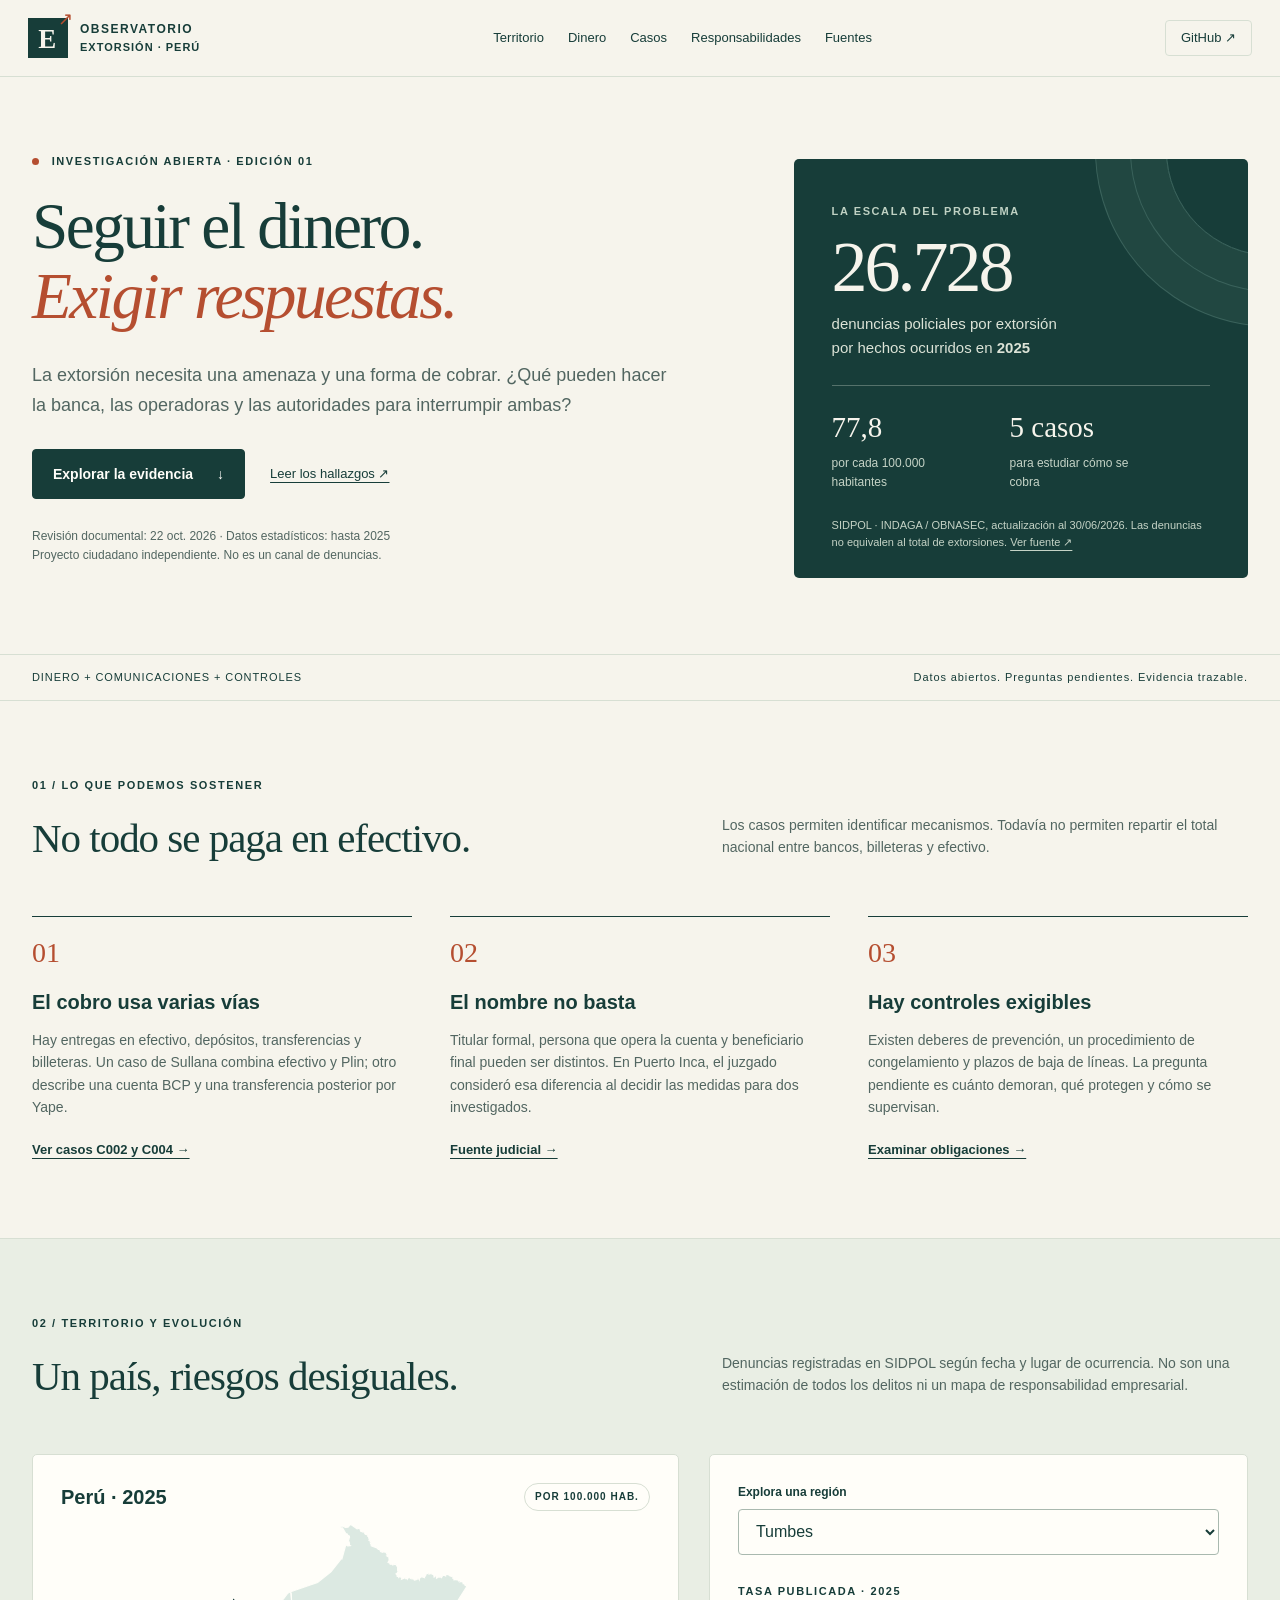
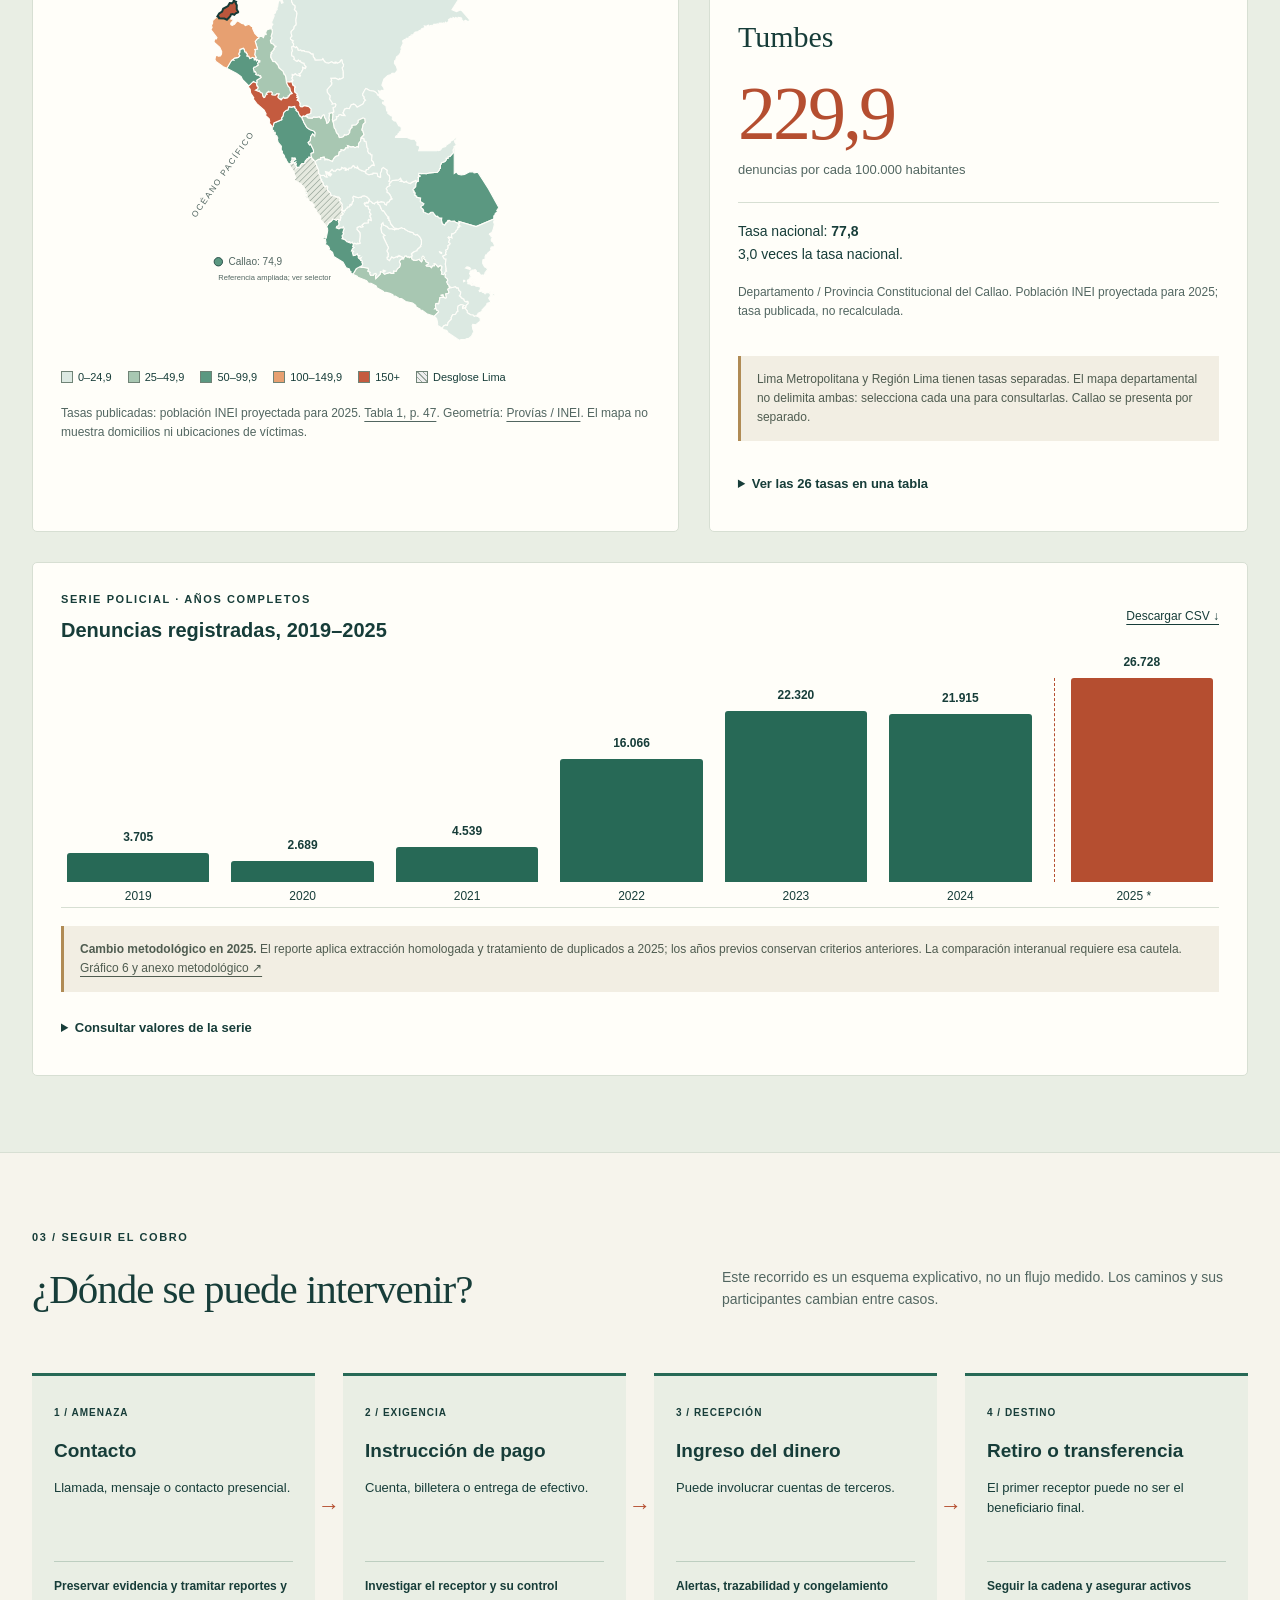
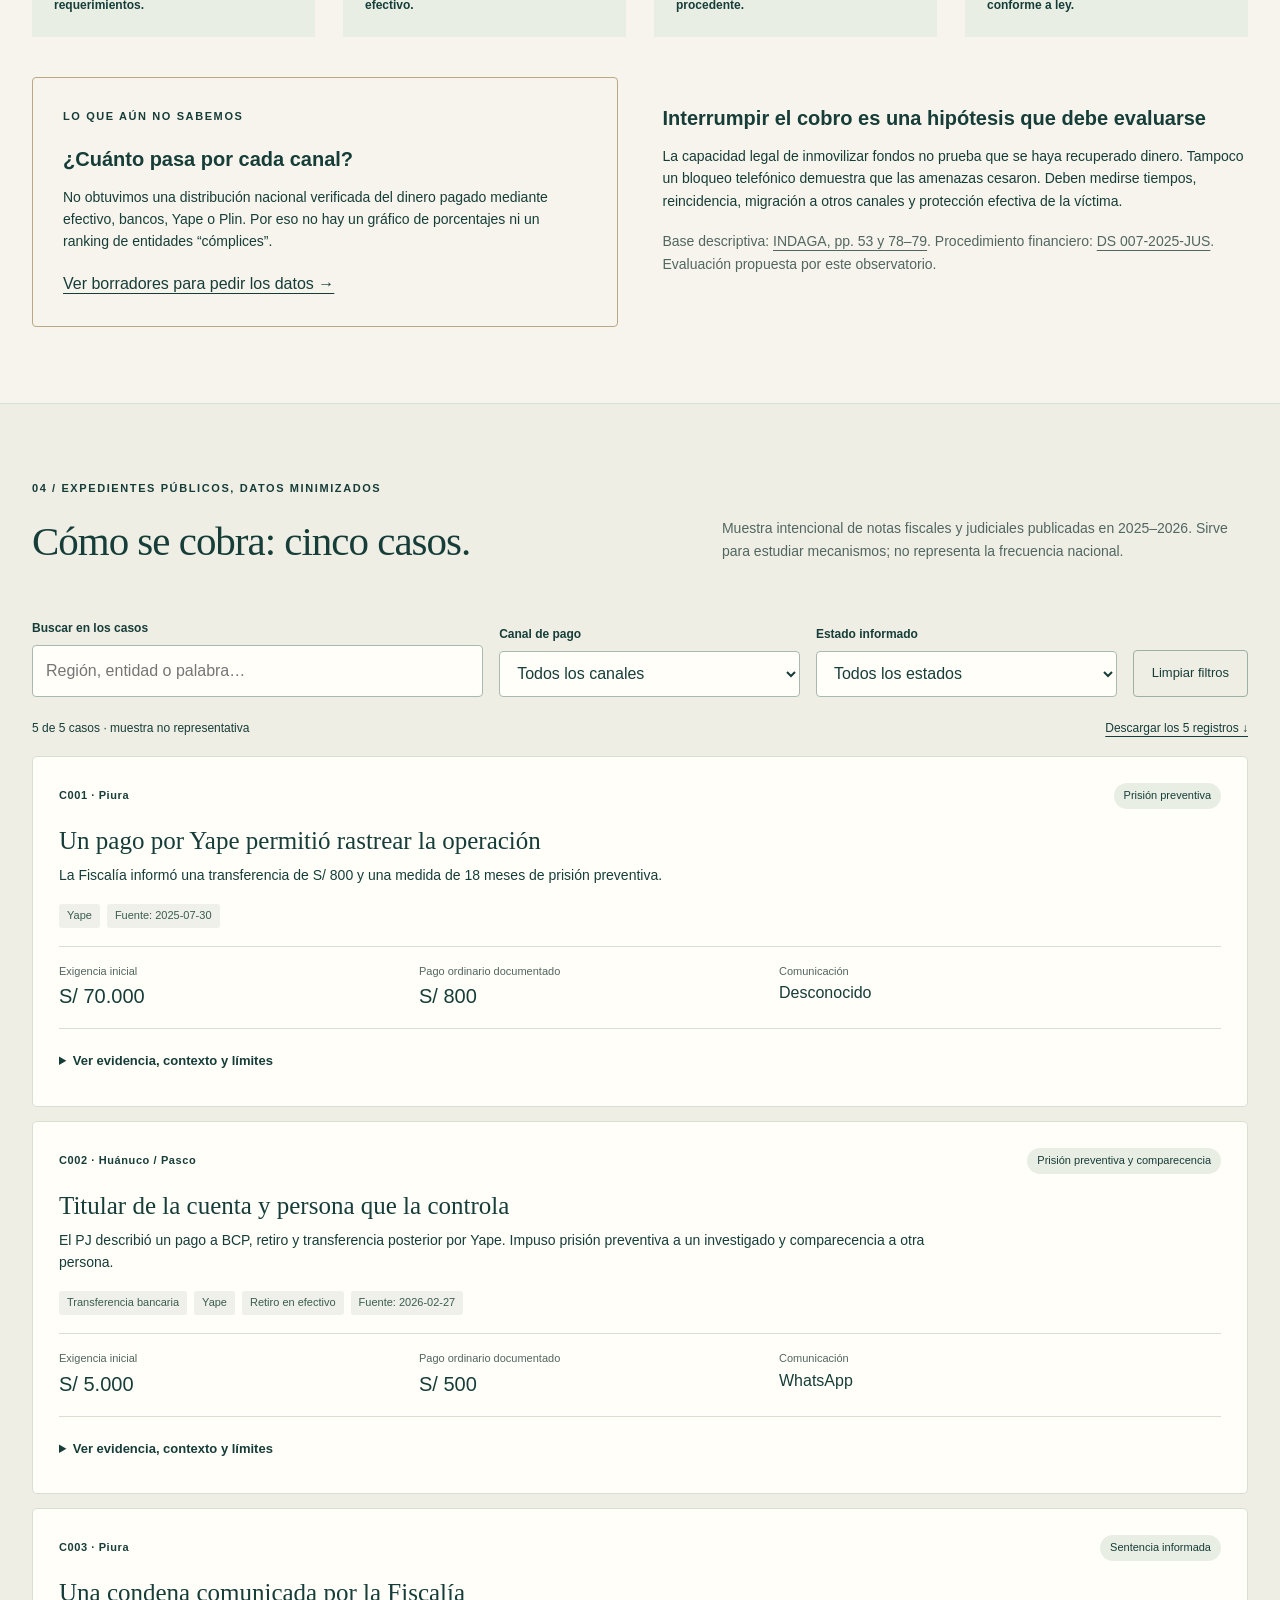
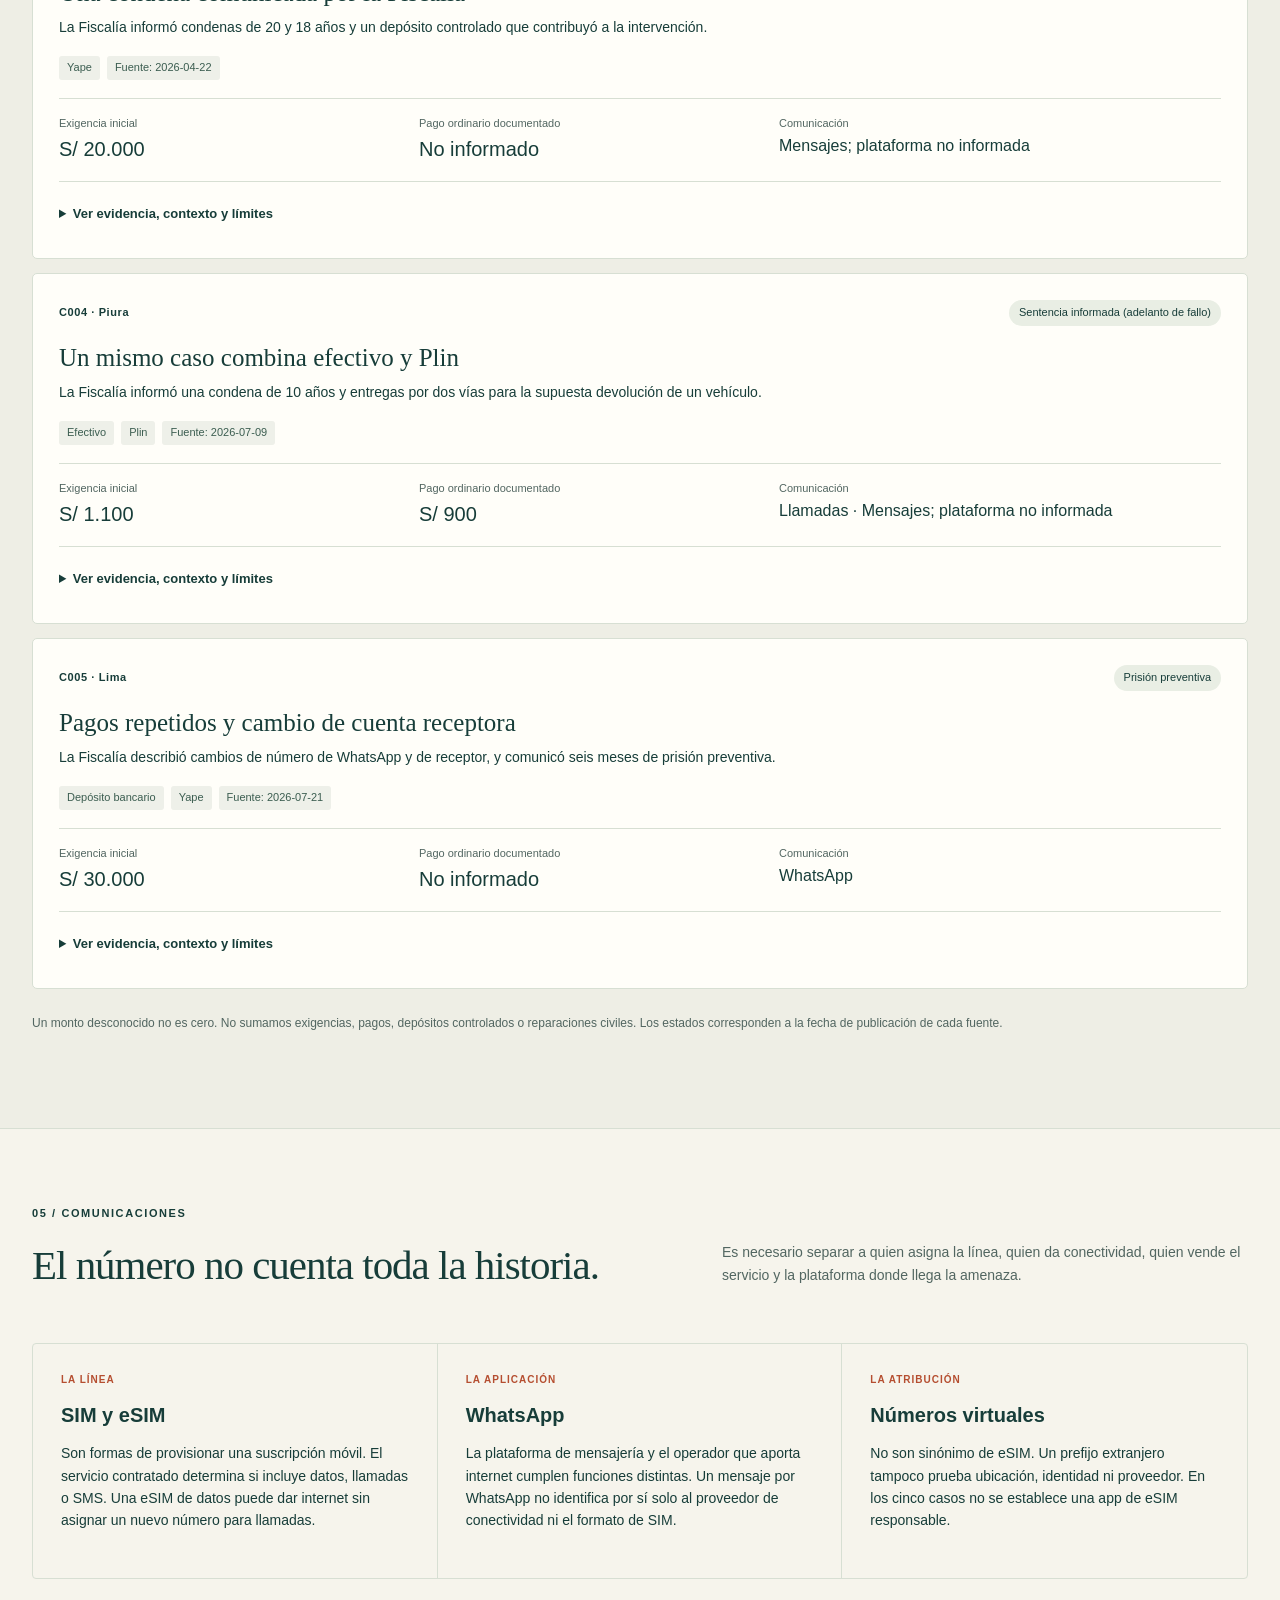
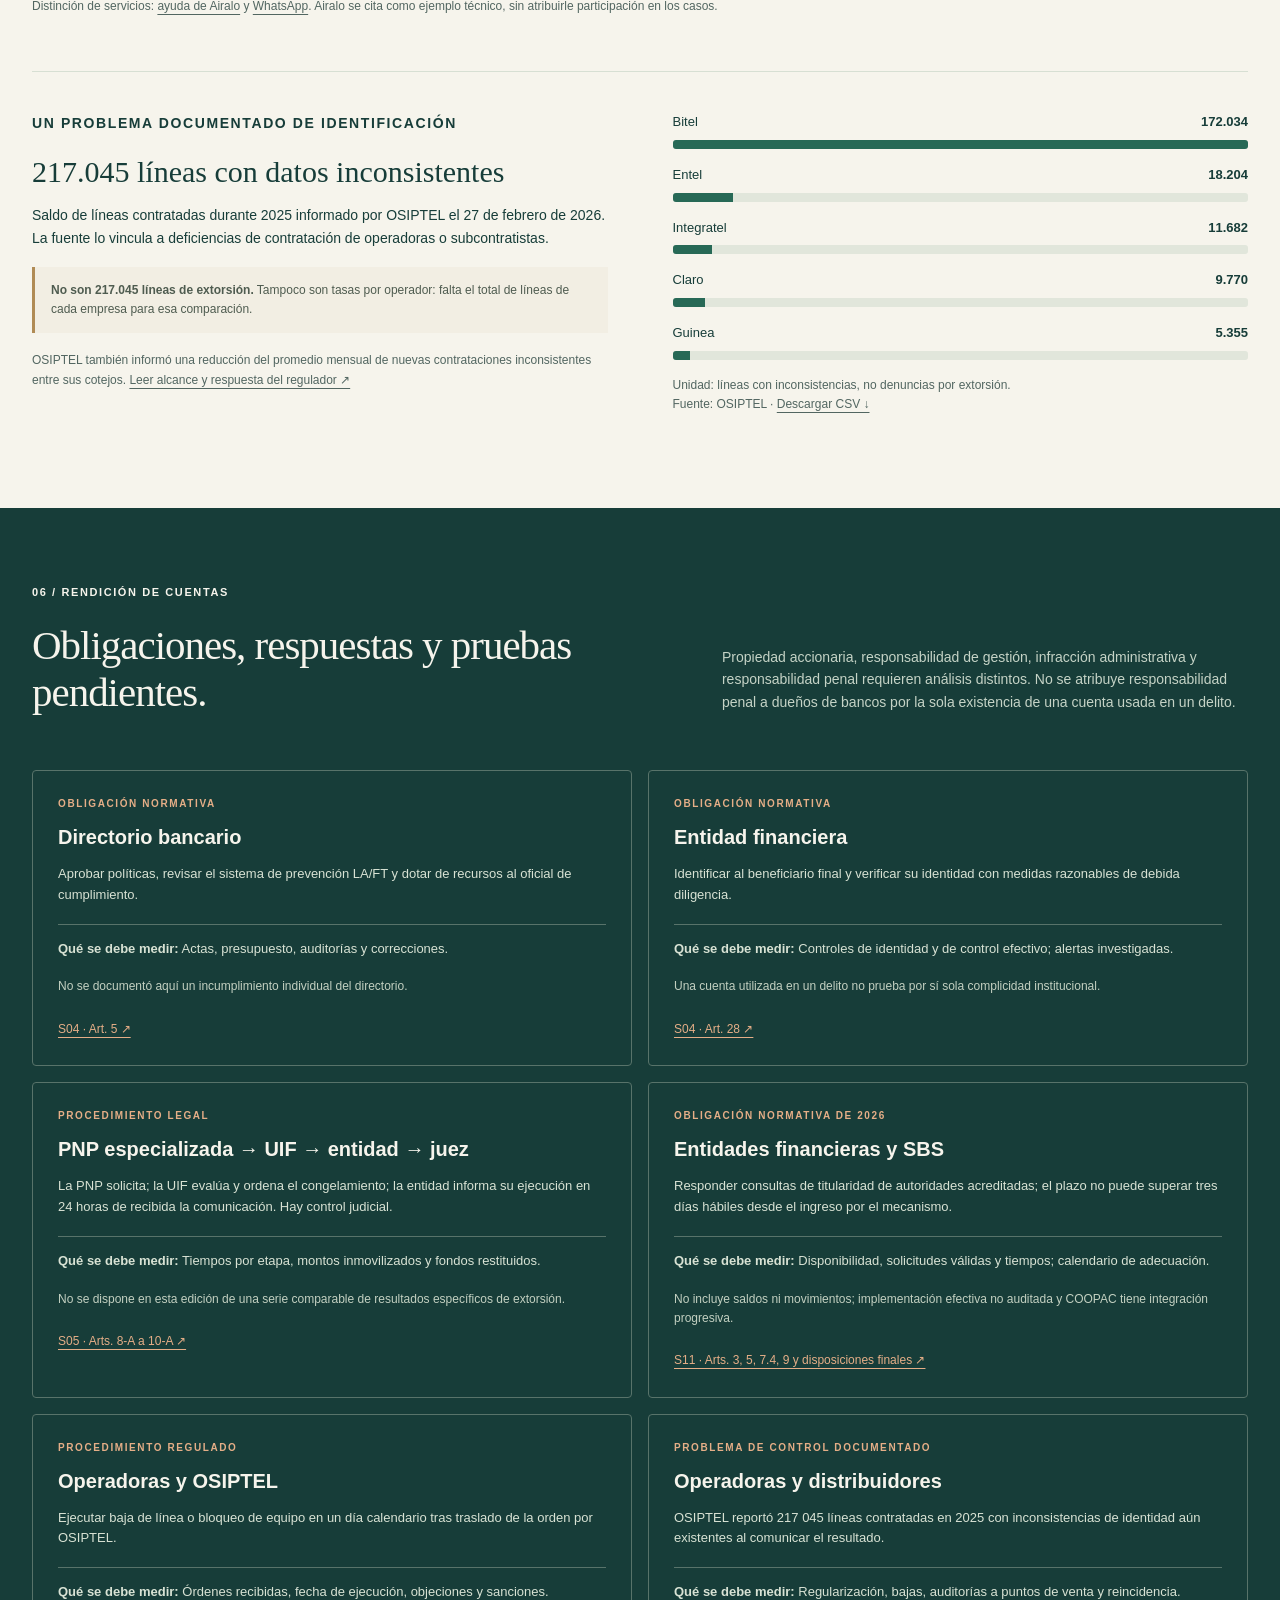
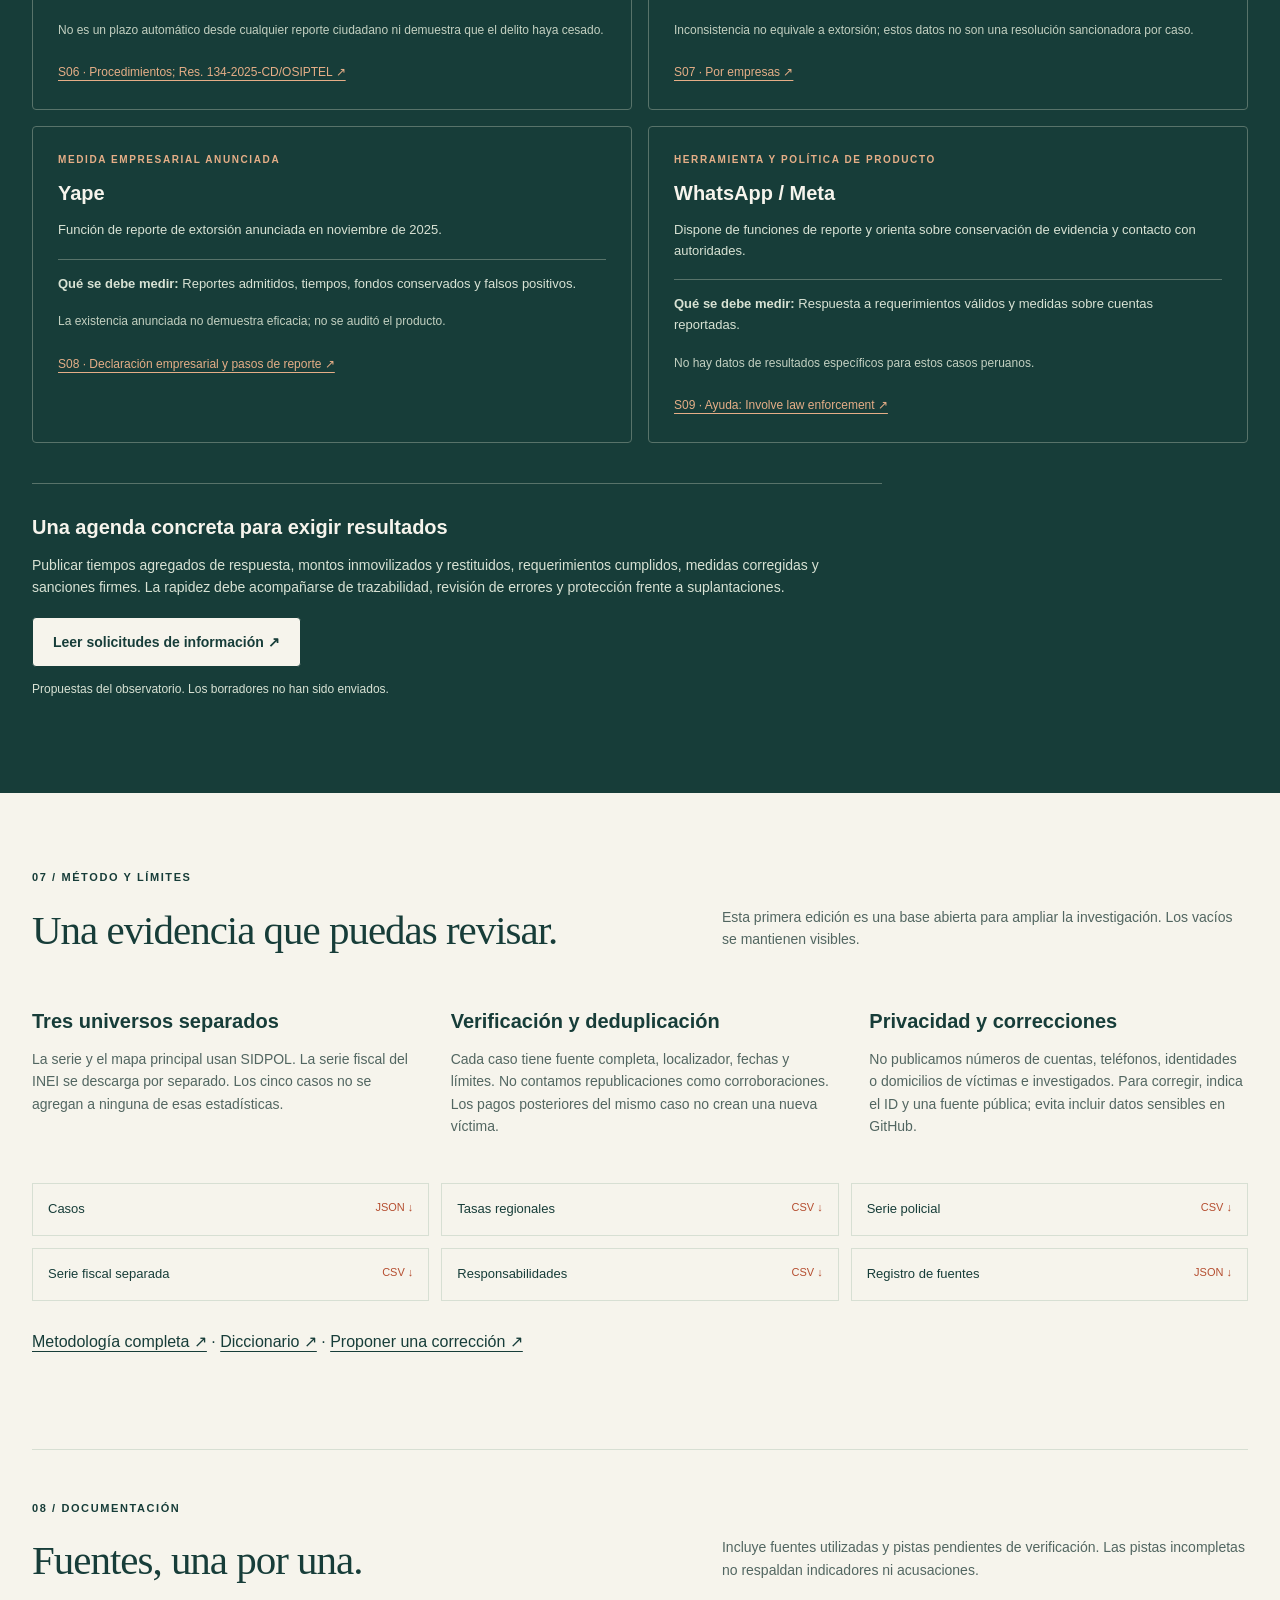
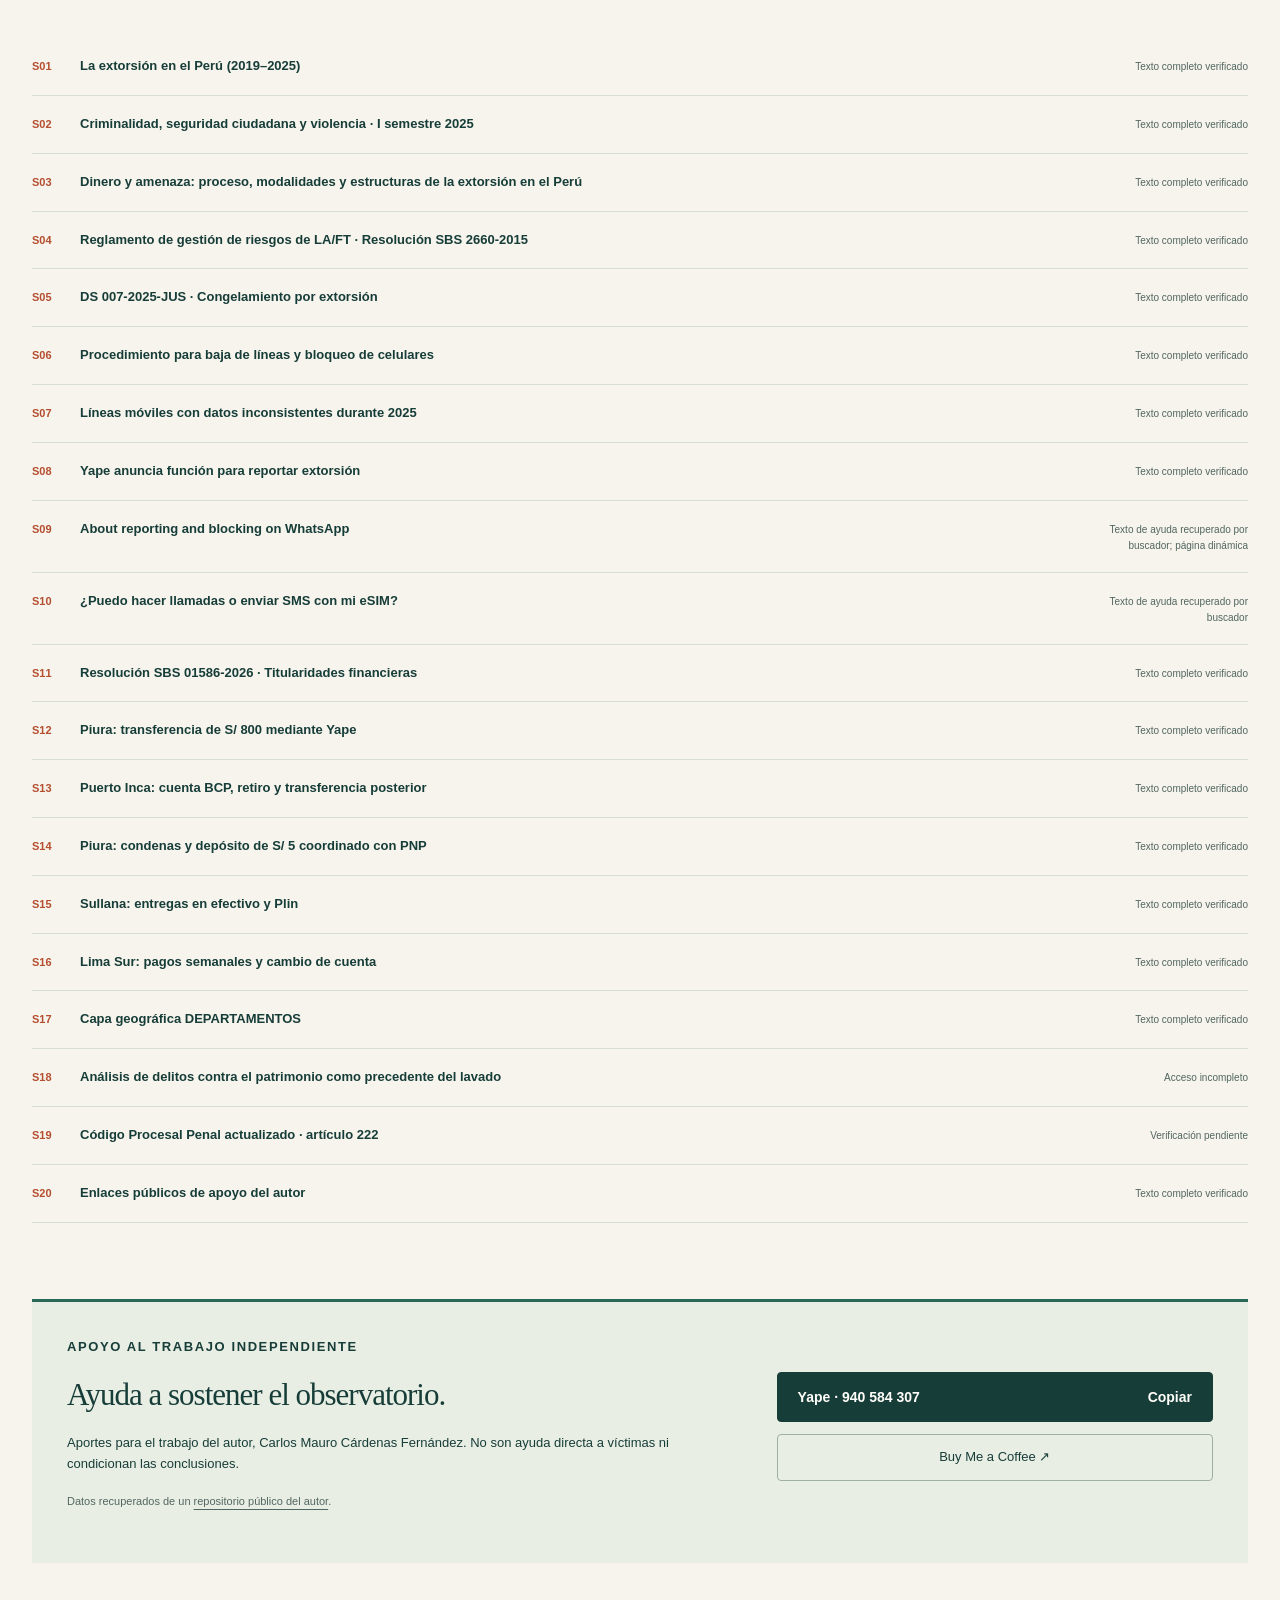
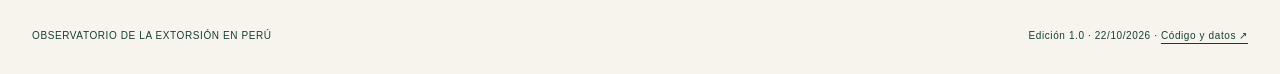
==== index.html @ 46d5bc4b "Publica observatorio de extorsión con fuentes, datos y mapa regional" ====
<!doctype html>
<html lang="es">
<head>
  <meta charset="utf-8"><meta name="viewport" content="width=device-width,initial-scale=1">
  <title>Extorsión en Perú · Seguir el dinero, exigir respuestas</title>
  <meta name="description" content="Observatorio independiente sobre extorsión en Perú: mapa regional, canales de cobro y comunicación, casos documentados y responsabilidades verificables.">
  <meta name="theme-color" content="#123e3b"><meta property="og:title" content="Observatorio de la Extorsión en Perú"><meta property="og:description" content="Dinero, comunicaciones y rendición de cuentas. Investigación abierta con fuentes verificables.">
  <link rel="icon" href="assets/favicon.svg" type="image/svg+xml"><link rel="stylesheet" href="assets/style.css">
  <script src="assets/app.js" defer></script>
</head>
<body>
<a class="skip" href="#contenido">Saltar al contenido</a>
<header><a class="brand" href="#inicio" aria-label="Observatorio Extorsión Perú, inicio"><span class="brand-icon">E<span>↗</span></span><span>OBSERVATORIO<span class="brand-sub">EXTORSIÓN · PERÚ</span></span></a><nav aria-label="Principal"><a href="#territorio">Territorio</a><a href="#dinero">Dinero</a><a href="#casos">Casos</a><a href="#responsabilidades">Responsabilidades</a><a href="#fuentes">Fuentes</a></nav><a class="repo-link" href="https://github.com/unimauro/observatorio-extorsion-peru">GitHub ↗</a></header>
<main id="contenido">
<section class="hero wrap" id="inicio">
  <div class="hero-copy"><p class="eyebrow"><span class="live-dot"></span> INVESTIGACIÓN ABIERTA · EDICIÓN 01</p><h1>Seguir el dinero.<br><em>Exigir respuestas.</em></h1><p class="lede">La extorsión necesita una amenaza y una forma de cobrar. ¿Qué pueden hacer la banca, las operadoras y las autoridades para interrumpir ambas?</p><div class="actions"><a class="button" href="#territorio">Explorar la evidencia <span>↓</span></a><a class="text-link" href="#hallazgos">Leer los hallazgos ↗</a></div><p class="micro">Revisión documental: 22 oct. 2026 · Datos estadísticos: hasta 2025<br>Proyecto ciudadano independiente. No es un canal de denuncias.</p></div>
  <aside class="hero-data" aria-label="Dato nacional"><span class="eyebrow light">LA ESCALA DEL PROBLEMA</span><strong class="hero-number">26.728</strong><p>denuncias policiales por extorsión<br>por hechos ocurridos en <b>2025</b></p><div class="stat-divider"></div><div class="hero-small"><div><strong>77,8</strong><span>por cada 100.000 habitantes</span></div><div><strong>5 casos</strong><span>para estudiar cómo se cobra</span></div></div><p class="hero-source">SIDPOL · INDAGA / OBNASEC, actualización al 30/06/2026. Las denuncias no equivalen al total de extorsiones. <a href="#S01">Ver fuente ↗</a></p></aside>
</section>
<div class="edition-bar"><div class="wrap"><span>DINERO + COMUNICACIONES + CONTROLES</span><span>Datos abiertos. Preguntas pendientes. Evidencia trazable.</span></div></div>

<section class="wrap section" id="hallazgos"><div class="section-head"><div><p class="eyebrow">01 / LO QUE PODEMOS SOSTENER</p><h2>No todo se paga en efectivo.</h2></div><p>Los casos permiten identificar mecanismos. Todavía no permiten repartir el total nacional entre bancos, billeteras y efectivo.</p></div><div class="findings"><article><span class="index">01</span><h3>El cobro usa varias vías</h3><p>Hay entregas en efectivo, depósitos, transferencias y billeteras. Un caso de Sullana combina efectivo y Plin; otro describe una cuenta BCP y una transferencia posterior por Yape.</p><a href="#casos">Ver casos C002 y C004 →</a></article><article><span class="index">02</span><h3>El nombre no basta</h3><p>Titular formal, persona que opera la cuenta y beneficiario final pueden ser distintos. En Puerto Inca, el juzgado consideró esa diferencia al decidir las medidas para dos investigados.</p><a href="#S13">Fuente judicial →</a></article><article><span class="index">03</span><h3>Hay controles exigibles</h3><p>Existen deberes de prevención, un procedimiento de congelamiento y plazos de baja de líneas. La pregunta pendiente es cuánto demoran, qué protegen y cómo se supervisan.</p><a href="#responsabilidades">Examinar obligaciones →</a></article></div></section>

<section class="section data-section" id="territorio"><div class="wrap"><div class="section-head"><div><p class="eyebrow">02 / TERRITORIO Y EVOLUCIÓN</p><h2>Un país, riesgos desiguales.</h2></div><p>Denuncias registradas en SIDPOL según fecha y lugar de ocurrencia. No son una estimación de todos los delitos ni un mapa de responsabilidad empresarial.</p></div>
<div class="map-layout"><div class="map-card"><div class="panel-top"><h3>Perú · 2025</h3><span class="pill">POR 100.000 HAB.</span></div><div id="map" class="map" aria-label="Mapa de tasas regionales"></div><div class="legend" aria-label="Leyenda"><span><i style="background:#dce9e2"></i>0–24,9</span><span><i style="background:#a8c7b2"></i>25–49,9</span><span><i style="background:#5b9881"></i>50–99,9</span><span><i style="background:#e7a071"></i>100–149,9</span><span><i style="background:#c45b3f"></i>150+</span><span><i class="hatch"></i>Desglose Lima</span></div><p class="micro">Tasas publicadas: población INEI proyectada para 2025. <a href="#S01">Tabla 1, p. 47</a>. Geometría: <a href="#S17">Provías / INEI</a>. El mapa no muestra domicilios ni ubicaciones de víctimas.</p></div>
<div class="region-panel"><label for="region-select">Explora una región</label><select id="region-select"></select><div id="region-detail" class="region-detail" aria-live="polite"></div><p class="note">Lima Metropolitana y Región Lima tienen tasas separadas. El mapa departamental no delimita ambas: selecciona cada una para consultarlas. Callao se presenta por separado.</p><details><summary>Ver las 26 tasas en una tabla</summary><div class="table-scroll"><table><caption>Tasa de denuncias por 100.000 habitantes · 2025</caption><thead><tr><th scope="col">Región</th><th scope="col">Tasa</th></tr></thead><tbody id="regions-table"></tbody></table></div></details></div></div>
<div class="trend-panel"><div class="panel-top"><div><p class="eyebrow">SERIE POLICIAL · AÑOS COMPLETOS</p><h3>Denuncias registradas, 2019–2025</h3></div><a class="download" href="data/serie_anual.csv" download>Descargar CSV ↓</a></div><div id="trend" class="trend"></div><p class="note"><b>Cambio metodológico en 2025.</b> El reporte aplica extracción homologada y tratamiento de duplicados a 2025; los años previos conservan criterios anteriores. La comparación interanual requiere esa cautela. <a href="#S01">Gráfico 6 y anexo metodológico ↗</a></p><details><summary>Consultar valores de la serie</summary><table><caption>SIDPOL · corte 31/12/2025 · actualización 30/06/2026</caption><thead><tr><th>Año</th><th>Denuncias</th><th>Tasa / 100.000 hab.</th></tr></thead><tbody id="series-table"></tbody></table></details></div>
</div></section>

<section class="wrap section" id="dinero"><div class="section-head"><div><p class="eyebrow">03 / SEGUIR EL COBRO</p><h2>¿Dónde se puede intervenir?</h2></div><p>Este recorrido es un esquema explicativo, no un flujo medido. Los caminos y sus participantes cambian entre casos.</p></div>
<div class="flow" aria-label="Recorrido explicativo del dinero"><article><span>1 / AMENAZA</span><h3>Contacto</h3><p>Llamada, mensaje o contacto presencial.</p><div class="intervention">Preservar evidencia y tramitar reportes y requerimientos.</div></article><span class="flow-arrow" aria-hidden="true">→</span><article><span>2 / EXIGENCIA</span><h3>Instrucción de pago</h3><p>Cuenta, billetera o entrega de efectivo.</p><div class="intervention">Investigar el receptor y su control efectivo.</div></article><span class="flow-arrow" aria-hidden="true">→</span><article><span>3 / RECEPCIÓN</span><h3>Ingreso del dinero</h3><p>Puede involucrar cuentas de terceros.</p><div class="intervention">Alertas, trazabilidad y congelamiento procedente.</div></article><span class="flow-arrow" aria-hidden="true">→</span><article><span>4 / DESTINO</span><h3>Retiro o transferencia</h3><p>El primer receptor puede no ser el beneficiario final.</p><div class="intervention">Seguir la cadena y asegurar activos conforme a ley.</div></article></div>
<div class="two-columns"><div class="callout"><p class="eyebrow">LO QUE AÚN NO SABEMOS</p><h3>¿Cuánto pasa por cada canal?</h3><p>No obtuvimos una distribución nacional verificada del dinero pagado mediante efectivo, bancos, Yape o Plin. Por eso no hay un gráfico de porcentajes ni un ranking de entidades “cómplices”.</p><a href="docs/solicitudes-informacion.md">Ver borradores para pedir los datos →</a></div><div class="plain-copy"><h3>Interrumpir el cobro es una hipótesis que debe evaluarse</h3><p>La capacidad legal de inmovilizar fondos no prueba que se haya recuperado dinero. Tampoco un bloqueo telefónico demuestra que las amenazas cesaron. Deben medirse tiempos, reincidencia, migración a otros canales y protección efectiva de la víctima.</p><p class="micro">Base descriptiva: <a href="#S03">INDAGA, pp. 53 y 78–79</a>. Procedimiento financiero: <a href="#S05">DS 007-2025-JUS</a>. Evaluación propuesta por este observatorio.</p></div></div></section>

<section id="casos" class="section case-section"><div class="wrap"><div class="section-head"><div><p class="eyebrow">04 / EXPEDIENTES PÚBLICOS, DATOS MINIMIZADOS</p><h2>Cómo se cobra: cinco casos.</h2></div><p>Muestra intencional de notas fiscales y judiciales publicadas en 2025–2026. Sirve para estudiar mecanismos; no representa la frecuencia nacional.</p></div><div class="filters"><div><label for="case-search">Buscar en los casos</label><input id="case-search" type="search" placeholder="Región, entidad o palabra…"></div><div><label for="payment-filter">Canal de pago</label><select id="payment-filter"><option value="">Todos los canales</option></select></div><div><label for="stage-filter">Estado informado</label><select id="stage-filter"><option value="">Todos los estados</option><option value="Prisión">Prisión preventiva / comparecencia</option><option value="Sentencia">Sentencia informada</option></select></div><button id="reset-filters" class="secondary" type="button">Limpiar filtros</button></div><div class="results-line"><p id="case-count" role="status"></p><a href="data/casos.csv" download>Descargar los 5 registros ↓</a></div><div id="case-list" class="case-list"></div><p class="micro">Un monto desconocido no es cero. No sumamos exigencias, pagos, depósitos controlados o reparaciones civiles. Los estados corresponden a la fecha de publicación de cada fuente.</p></div></section>

<section class="wrap section" id="comunicaciones"><div class="section-head"><div><p class="eyebrow">05 / COMUNICACIONES</p><h2>El número no cuenta toda la historia.</h2></div><p>Es necesario separar a quien asigna la línea, quien da conectividad, quien vende el servicio y la plataforma donde llega la amenaza.</p></div><div class="layer-grid"><article><span class="layer-label">LA LÍNEA</span><h3>SIM y eSIM</h3><p>Son formas de provisionar una suscripción móvil. El servicio contratado determina si incluye datos, llamadas o SMS. Una eSIM de datos puede dar internet sin asignar un nuevo número para llamadas.</p></article><article><span class="layer-label">LA APLICACIÓN</span><h3>WhatsApp</h3><p>La plataforma de mensajería y el operador que aporta internet cumplen funciones distintas. Un mensaje por WhatsApp no identifica por sí solo al proveedor de conectividad ni el formato de SIM.</p></article><article><span class="layer-label">LA ATRIBUCIÓN</span><h3>Números virtuales</h3><p>No son sinónimo de eSIM. Un prefijo extranjero tampoco prueba ubicación, identidad ni proveedor. En los cinco casos no se establece una app de eSIM responsable.</p></article></div><p class="micro">Distinción de servicios: <a href="#S10">ayuda de Airalo</a> y <a href="#S09">WhatsApp</a>. Airalo se cita como ejemplo técnico, sin atribuirle participación en los casos.</p>
<div class="telco-layout"><div><p class="eyebrow">UN PROBLEMA DOCUMENTADO DE IDENTIFICACIÓN</p><h3>217.045 líneas con datos inconsistentes</h3><p>Saldo de líneas contratadas durante 2025 informado por OSIPTEL el 27 de febrero de 2026. La fuente lo vincula a deficiencias de contratación de operadoras o subcontratistas.</p><p class="note"><b>No son 217.045 líneas de extorsión.</b> Tampoco son tasas por operador: falta el total de líneas de cada empresa para esa comparación.</p><p class="micro">OSIPTEL también informó una reducción del promedio mensual de nuevas contrataciones inconsistentes entre sus cotejos. <a href="#S07">Leer alcance y respuesta del regulador ↗</a></p></div><div id="telco-chart" class="telco-chart" aria-label="Líneas inconsistentes por empresa"></div></div></section>

<section class="section responsibility-section" id="responsabilidades"><div class="wrap"><div class="section-head"><div><p class="eyebrow">06 / RENDICIÓN DE CUENTAS</p><h2>Obligaciones, respuestas y pruebas pendientes.</h2></div><p>Propiedad accionaria, responsabilidad de gestión, infracción administrativa y responsabilidad penal requieren análisis distintos. No se atribuye responsabilidad penal a dueños de bancos por la sola existencia de una cuenta usada en un delito.</p></div><div id="matrix" class="matrix"></div><div class="accountability"><h3>Una agenda concreta para exigir resultados</h3><p>Publicar tiempos agregados de respuesta, montos inmovilizados y restituidos, requerimientos cumplidos, medidas corregidas y sanciones firmes. La rapidez debe acompañarse de trazabilidad, revisión de errores y protección frente a suplantaciones.</p><a class="button" href="docs/solicitudes-informacion.md">Leer solicitudes de información ↗</a><p class="micro">Propuestas del observatorio. Los borradores no han sido enviados.</p></div></div></section>

<section class="wrap section" id="metodologia"><div class="section-head"><div><p class="eyebrow">07 / MÉTODO Y LÍMITES</p><h2>Una evidencia que puedas revisar.</h2></div><p>Esta primera edición es una base abierta para ampliar la investigación. Los vacíos se mantienen visibles.</p></div><div class="method-grid"><article><h3>Tres universos separados</h3><p>La serie y el mapa principal usan SIDPOL. La serie fiscal del INEI se descarga por separado. Los cinco casos no se agregan a ninguna de esas estadísticas.</p></article><article><h3>Verificación y deduplicación</h3><p>Cada caso tiene fuente completa, localizador, fechas y límites. No contamos republicaciones como corroboraciones. Los pagos posteriores del mismo caso no crean una nueva víctima.</p></article><article><h3>Privacidad y correcciones</h3><p>No publicamos números de cuentas, teléfonos, identidades o domicilios de víctimas e investigados. Para corregir, indica el ID y una fuente pública; evita incluir datos sensibles en GitHub.</p></article></div><div class="download-grid"><a href="data/casos.json" download>Casos <span>JSON ↓</span></a><a href="data/regiones.csv" download>Tasas regionales <span>CSV ↓</span></a><a href="data/serie_anual.csv" download>Serie policial <span>CSV ↓</span></a><a href="data/serie_fiscal_semestral.csv" download>Serie fiscal separada <span>CSV ↓</span></a><a href="data/responsabilidades.csv" download>Responsabilidades <span>CSV ↓</span></a><a href="data/fuentes.json" download>Registro de fuentes <span>JSON ↓</span></a></div><p><a href="https://github.com/unimauro/observatorio-extorsion-peru/blob/main/docs/metodologia.md">Metodología completa ↗</a> · <a href="https://github.com/unimauro/observatorio-extorsion-peru/blob/main/docs/diccionario.md">Diccionario ↗</a> · <a href="https://github.com/unimauro/observatorio-extorsion-peru/issues/new?template=correccion.md">Proponer una corrección ↗</a></p></section>

<section class="wrap section sources-section" id="fuentes"><div class="section-head"><div><p class="eyebrow">08 / DOCUMENTACIÓN</p><h2>Fuentes, una por una.</h2></div><p>Incluye fuentes utilizadas y pistas pendientes de verificación. Las pistas incompletas no respaldan indicadores ni acusaciones.</p></div><div id="sources"></div></section>
<aside class="support wrap"><div><p class="eyebrow">APOYO AL TRABAJO INDEPENDIENTE</p><h2>Ayuda a sostener el observatorio.</h2><p>Aportes para el trabajo del autor, Carlos Mauro Cárdenas Fernández. No son ayuda directa a víctimas ni condicionan las conclusiones.</p><p class="micro">Datos recuperados de un <a href="#S20">repositorio público del autor</a>.</p></div><div class="support-actions"><button id="copy-yape" class="button" type="button">Yape · 940 584 307 <span>Copiar</span></button><a class="secondary" href="https://buymeacoffee.com/unimauro" target="_blank" rel="noopener noreferrer">Buy Me a Coffee ↗</a><span id="copy-status" role="status" class="micro"></span></div></aside>
</main><footer class="wrap"><span>OBSERVATORIO DE LA EXTORSIÓN EN PERÚ</span><span>Edición 1.0 · 22/10/2026 · <a href="https://github.com/unimauro/observatorio-extorsion-peru">Código y datos ↗</a></span></footer>
<noscript><div class="noscript">Para usar el mapa y los filtros activa JavaScript. Los archivos descargables y la documentación siguen disponibles en <a href="https://github.com/unimauro/observatorio-extorsion-peru">GitHub</a>.</div></noscript><div id="load-error" role="alert" hidden></div>
</body></html>
---- assets/style.css ----
:root{--paper:#f6f4ec;--white:#fffef9;--ink:#173d39;--muted:#526661;--line:#d7dfd3;--accent:#b54e30;--green:#276956;--soft:#e9eee4;--sans:Arial,Helvetica,sans-serif;--serif:Georgia,'Times New Roman',serif}*{box-sizing:border-box}html{scroll-behavior:smooth;scroll-padding-top:95px}body{margin:0;background:var(--paper);color:var(--ink);font:16px/1.6 var(--sans)}a{color:inherit;text-underline-offset:4px}button,input,select{font:inherit}button,select{cursor:pointer}button,a,input,select,summary{touch-action:manipulation}:focus-visible{outline:3px solid #b54e30;outline-offset:5px}button{color:var(--ink)}header{position:sticky;top:0;z-index:10;display:flex;align-items:center;justify-content:space-between;gap:25px;padding:18px max(28px,calc((100vw - 1280px)/2));border-bottom:1px solid var(--line);background:rgba(246,244,236,.97)}.brand{display:flex;align-items:center;gap:12px;text-decoration:none;font-size:12px;font-weight:800;letter-spacing:1.5px;line-height:1.6;white-space:nowrap}.brand-sub{display:block;font-size:11px;letter-spacing:1px}.brand-icon{font-family:var(--serif);font-size:27px;position:relative;display:grid;place-items:center;width:40px;height:40px;background:var(--ink);color:var(--paper)}.brand-icon span{font:18px var(--sans);position:absolute;right:-6px;top:-10px;color:var(--accent)}nav{display:flex;gap:24px;font-size:13px}nav a,.repo-link{text-decoration:none}nav a:hover{color:var(--accent)}.repo-link{font-size:13px;border:1px solid var(--line);padding:7px 15px;border-radius:4px;white-space:nowrap}.wrap{width:min(1280px,calc(100% - 64px));margin:auto}.hero{display:grid;grid-template-columns:1.5fr 1fr;gap:80px;padding-top:76px;padding-bottom:70px;align-items:center}.eyebrow{font-size:11px;font-weight:700;letter-spacing:1.6px;margin:0 0 20px;text-transform:uppercase}.live-dot{display:inline-block;width:7px;height:7px;background:var(--accent);border-radius:50%;margin-right:8px}h1{font:clamp(44px,5.1vw,72px)/1.08 var(--serif);letter-spacing:-2.5px;margin:0 0 28px;font-weight:400}h1 em{font-weight:400;color:var(--accent)}h2{font:clamp(30px,3.2vw,44px)/1.15 var(--serif);letter-spacing:-1px;margin:0 0 20px;font-weight:400}h3{font-size:20px;line-height:1.3;margin:0 0 14px}p{margin:0 0 18px}.lede{max-width:640px;color:var(--muted);font-size:18px;line-height:1.7}.actions{display:flex;align-items:center;gap:25px;margin:28px 0}.button{display:inline-flex;gap:24px;align-items:center;justify-content:space-between;background:var(--ink);color:var(--white);border:1px solid var(--ink);border-radius:4px;padding:13px 20px;text-decoration:none;font-size:14px;font-weight:600}.button:hover{background:var(--green)}.text-link{font-size:13px}.micro{font-size:12px;line-height:1.6;color:var(--muted)}.hero-data{background:var(--ink);color:var(--paper);padding:38px 38px 26px;position:relative;border-radius:5px;overflow:hidden}.hero-data:before{content:'';position:absolute;width:210px;height:210px;border:1px solid #3a625b;border-radius:50%;right:-130px;top:-115px;box-shadow:0 0 0 35px #214741,0 0 0 36px #3a625b,0 0 0 70px #214741,0 0 0 71px #3a625b;pointer-events:none}.hero-data>*{position:relative}.light{color:#bfd1c3}.hero-number{display:block;font:72px/1.25 var(--serif);letter-spacing:-3px}.hero-data p{font-size:15px;color:#dce3d7}.stat-divider{height:1px;background:#55726b;margin:25px 0}.hero-small{display:flex;gap:28px}.hero-small strong{display:block;font:29px var(--serif)}.hero-small span{display:block;max-width:150px;font-size:12px;color:#c5d3c6;margin-top:10px}.hero-data .hero-source{font-size:11px;line-height:1.6;margin-top:24px;margin-bottom:0;color:#c5d3c6}.edition-bar{border-block:1px solid var(--line);font-size:11px;letter-spacing:.9px;padding:14px 0}.edition-bar>div{display:flex;justify-content:space-between;gap:20px}.section{padding-top:76px;padding-bottom:76px;scroll-margin-top:20px}.section-head{display:grid;grid-template-columns:1.15fr 1fr;gap:85px;align-items:end;margin-bottom:34px}.section-head>p{font-size:14px;color:var(--muted);margin-bottom:23px}.findings{display:grid;grid-template-columns:repeat(3,1fr);gap:38px}.findings article{border-top:1px solid var(--ink);padding-top:20px}.index{display:block;color:var(--accent);font:28px var(--serif);margin-bottom:20px}.findings p{font-size:14px;color:var(--muted)}.findings a{font-size:13px;font-weight:600}.data-section{background:var(--soft);border-block:1px solid var(--line)}.map-layout{display:grid;grid-template-columns:1.2fr 1fr;gap:30px}.map-card,.region-panel,.trend-panel{background:var(--white);border:1px solid var(--line);border-radius:5px;padding:28px}.panel-top{display:flex;align-items:center;justify-content:space-between;gap:20px}.panel-top h3{margin:0}.pill{font-size:10px;font-weight:700;letter-spacing:1px;border:1px solid var(--line);padding:5px 10px;border-radius:30px;white-space:nowrap}.map{height:450px;display:flex;align-items:center;justify-content:center}.map svg{height:100%;max-width:100%;width:100%}.map path.region{stroke:#fffef9;stroke-width:1.1;vector-effect:non-scaling-stroke;cursor:pointer;transition:filter .15s}.map path.region:hover,.map path.region.selected{stroke:var(--ink);stroke-width:2;filter:brightness(.95)}.map text{font:12px var(--sans);fill:var(--muted)}.legend{display:flex;gap:10px 16px;flex-wrap:wrap;font-size:11px;margin:8px 0 18px}.legend i{display:inline-block;width:12px;height:12px;vertical-align:-2px;margin-right:5px;border:1px solid #6f8376}.hatch{background:repeating-linear-gradient(45deg,#eee 0 3px,#9ba79e 3px 4px)}label{display:block;font-size:12px;font-weight:700;margin-bottom:7px}select,input{width:100%;padding:12px 35px 12px 13px;border:1px solid #a9b9af;border-radius:4px;background:var(--white);color:var(--ink);min-height:46px}.region-detail{padding:28px 0 16px}.region-detail h3{font:30px var(--serif)}.rate-number{font:76px/1.2 var(--serif);letter-spacing:-3px;color:var(--accent);display:block}.rate-unit{display:block;font-size:13px;color:var(--muted)}.national-comparison{margin-top:22px;border-top:1px solid var(--line);padding-top:17px;font-size:14px}.note{padding:14px 16px;background:#f2eee3;border-left:3px solid #b08b55;font-size:12px;color:#4f5c50}.region-panel details{margin-top:25px}summary{cursor:pointer;font-size:13px;font-weight:700;padding:8px 0}table{border-collapse:collapse;width:100%;font-size:12px}caption{text-align:left;padding:12px 0;color:var(--muted)}td,th{text-align:left;border-bottom:1px solid var(--line);padding:9px}th{font-weight:700}td:last-child,th:last-child{text-align:right}.table-scroll{max-height:300px;overflow:auto}.trend-panel{margin-top:30px}.trend-panel .eyebrow{margin-bottom:8px}.download{font-size:12px;white-space:nowrap}.trend{height:265px;padding:35px 6px 25px;display:flex;align-items:end;gap:22px;margin-bottom:18px;border-bottom:1px solid var(--line)}.year-bar{height:100%;flex:1;display:flex;align-items:stretch;justify-content:end;flex-direction:column;position:relative}.bar-column{background:var(--green);position:relative;min-height:3px;border-radius:3px 3px 0 0}.year-bar:last-child .bar-column{background:var(--accent)}.year-bar:last-child{border-left:1px dashed var(--accent);padding-left:16px}.bar-number{position:absolute;left:0;right:0;top:-25px;font-size:12px;text-align:center;font-weight:700}.year-label{position:absolute;bottom:-25px;left:0;right:0;text-align:center;font-size:12px}.flow{display:flex;align-items:stretch;margin:40px 0}.flow article{flex:1;padding:22px;background:var(--soft);border-top:3px solid var(--green)}.flow article>span{font-size:10px;font-weight:700;letter-spacing:1px}.flow h3{margin-top:15px;font-size:19px}.flow p{font-size:13px;min-height:65px}.flow-arrow{display:grid;place-items:center;width:28px;color:var(--accent);font-size:22px;flex-shrink:0}.intervention{border-top:1px solid #bdcec0;padding-top:15px;font-size:12px;font-weight:600}.two-columns{display:grid;grid-template-columns:1fr 1fr;gap:45px;margin-top:35px}.callout{padding:30px;border:1px solid #bca785;border-radius:4px}.callout p,.plain-copy p{font-size:14px}.callout .eyebrow{font-size:11px}.plain-copy{padding:28px 0}.case-section{background:#eeeee5;border-block:1px solid var(--line)}.filters{display:grid;grid-template-columns:1.5fr 1fr 1fr auto;gap:16px;align-items:end}.secondary{display:inline-block;padding:12px 18px;border:1px solid #9eafa3;background:transparent;border-radius:4px;font-size:13px;text-decoration:none;text-align:center;min-height:46px}.secondary:hover{background:var(--white)}.results-line{display:flex;justify-content:space-between;gap:20px;margin-top:22px;font-size:12px}.case-list{display:grid;gap:14px;margin-bottom:25px}.case-card{background:var(--white);border:1px solid var(--line);border-radius:5px;padding:26px}.case-top{display:flex;justify-content:space-between;align-items:center;gap:20px;margin-bottom:18px}.case-id{font-size:11px;font-weight:700;letter-spacing:.6px}.case-status{font-size:11px;background:var(--soft);padding:4px 10px;border-radius:30px}.case-card h3{font:25px var(--serif);margin-bottom:9px}.case-card p{font-size:14px;max-width:900px}.case-meta{display:flex;gap:7px;flex-wrap:wrap;margin:18px 0}.tag{font-size:11px;padding:3px 8px;background:#eef0e9;color:#3b5d50;border-radius:3px}.amount-row{display:grid;grid-template-columns:1fr 1fr 1.3fr;gap:20px;padding:16px 0;border-block:1px solid var(--line);margin-top:18px}.amount-row small{font-size:11px;color:var(--muted);display:block}.amount-row strong{font-size:20px;font-weight:500}.case-card details{margin-top:14px}.case-card details p{font-size:13px;color:var(--muted)}.case-card details a{font-size:13px}.empty{padding:50px;border:1px dashed var(--muted);text-align:center}.layer-grid{display:grid;grid-template-columns:repeat(3,1fr);border:1px solid var(--line);border-radius:4px;margin-bottom:18px}.layer-grid article{padding:28px;border-right:1px solid var(--line)}.layer-grid article:last-child{border:0}.layer-grid p{font-size:14px}.layer-label{font-size:10px;color:var(--accent);letter-spacing:1px;font-weight:700;display:block;margin-bottom:14px}.telco-layout{display:grid;grid-template-columns:1fr 1fr;gap:65px;margin-top:55px;padding-top:40px;border-top:1px solid var(--line)}.telco-layout h3{font:30px/1.2 var(--serif)}.telco-layout p{font-size:14px}.telco-layout .micro,.telco-layout .note{font-size:12px}.telco-row{margin-bottom:16px}.telco-row div{display:flex;justify-content:space-between;font-size:13px}.telco-track{height:9px;background:#e1e6db;margin-top:7px;border-radius:3px;overflow:hidden}.telco-fill{height:100%;background:var(--green)}.responsibility-section{background:var(--ink);color:var(--paper)}.responsibility-section .section-head>p{color:#c5d3c6}.matrix{display:grid;grid-template-columns:repeat(2,1fr);gap:16px}.obligation{border:1px solid #58736a;padding:25px;border-radius:4px}.obligation .eyebrow{color:#e5ae87;font-size:10px;margin-bottom:12px}.obligation p{font-size:13px;color:#d8e2d4}.obligation .metric{padding-top:14px;border-top:1px solid #58736a}.obligation .limit{color:#c3d0c1;font-size:12px}.obligation a{font-size:12px;color:#e5ae87}.accountability{border-top:1px solid #58736a;margin-top:40px;padding-top:30px;max-width:850px}.accountability p{font-size:14px;color:#d8e2d4}.accountability .button{background:var(--paper);color:var(--ink)}.accountability .micro{font-size:12px;margin-top:13px}.method-grid{display:grid;grid-template-columns:repeat(3,1fr);gap:40px}.method-grid p{font-size:14px;color:var(--muted)}.download-grid{display:grid;grid-template-columns:repeat(3,1fr);gap:12px;margin:28px 0}.download-grid a{display:flex;justify-content:space-between;padding:15px;border:1px solid var(--line);font-size:13px;text-decoration:none}.download-grid a:hover{background:var(--soft)}.download-grid span{font-size:11px;color:var(--accent)}.sources-section{border-top:1px solid var(--line);padding-top:50px}.source{border-bottom:1px solid var(--line);padding:10px 0;scroll-margin-top:110px}.source summary{display:flex;gap:16px;align-items:baseline}.source-id{font-size:11px;color:var(--accent);min-width:32px}.source summary span:nth-child(2){flex:1}.source-state{font-size:10px;font-weight:400;color:var(--muted);max-width:180px;text-align:right}.source .source-body{font-size:13px;padding:10px 0 10px 48px;max-width:900px}.source-body a{overflow-wrap:anywhere}.source-body p{margin-bottom:9px}.support{background:var(--soft);border-top:3px solid var(--green);padding:35px;display:grid;grid-template-columns:1.5fr 1fr;gap:55px;margin-bottom:65px}.support h2{font-size:31px}.support p{font-size:13px}.support .micro{font-size:11px}.support-actions{display:flex;flex-direction:column;justify-content:center;gap:12px}footer{display:flex;justify-content:space-between;gap:25px;font-size:10px;letter-spacing:.6px;padding-bottom:30px}.skip{position:fixed;top:-100px;left:10px;z-index:100;background:var(--white);padding:15px}.skip:focus{top:10px}.noscript,#load-error:not([hidden]){background:#f3d7c5;color:#592913;padding:20px;border:1px solid #b54e30}.noscript{position:fixed;bottom:0;z-index:20;width:100%}
@media(min-width:1500px){.hero{padding-block:95px}}
@media(max-width:1050px){nav{gap:13px;font-size:12px}header{gap:20px;padding-inline:25px}.hero{gap:35px}.hero-number{font-size:60px}.hero-data{padding:28px}.section-head{gap:35px}.map-layout{grid-template-columns:1.1fr 1fr}.filters{grid-template-columns:1fr 1fr}.flow article{padding:16px}.flow p{min-height:85px}.flow h3{font-size:17px}}
@media(max-width:760px){html{scroll-padding-top:125px}header{flex-wrap:wrap;gap:12px;padding:13px 20px}nav{order:3;flex:0 0 100%;overflow:auto;gap:22px;padding:2px 0;white-space:nowrap}.brand{font-size:10px}.brand-sub{font-size:10px}.brand-icon{width:31px;height:31px;font-size:22px}.repo-link{padding:5px 11px;font-size:11px}.wrap{width:calc(100% - 36px)}.hero{grid-template-columns:1fr;gap:30px;padding-block:42px}h1{font-size:48px;letter-spacing:-1.7px}.lede{font-size:16px}.actions{gap:18px;flex-wrap:wrap}.hero-data{padding:26px}.hero-number{font-size:68px}.hero-small{gap:50px}.hero-data p{font-size:14px}.edition-bar>div{display:block}.edition-bar span:last-child{display:none}.section{padding-block:48px}.section-head{grid-template-columns:1fr;gap:0;margin-bottom:20px}.section-head>p{margin-top:0}.eyebrow{font-size:10px;margin-bottom:13px}h2{font-size:34px}.findings{grid-template-columns:1fr;gap:28px}.index{margin-bottom:12px}.map-layout{grid-template-columns:1fr;gap:16px}.map-card,.region-panel,.trend-panel{padding:20px}.map{height:410px}.rate-number{font-size:65px}.trend{gap:9px;height:230px;padding-inline:0}.bar-number{font-size:10px}.year-label{font-size:10px}.year-bar:last-child{padding-left:7px}.panel-top{align-items:start}.panel-top h3{font-size:17px}.download{font-size:10px}.flow{display:flex;flex-direction:column;margin:20px 0}.flow article{padding:22px}.flow p{min-height:0}.flow-arrow{height:35px;width:100%;transform:rotate(90deg)}.two-columns,.telco-layout{grid-template-columns:1fr;gap:22px}.plain-copy{padding:0}.filters{grid-template-columns:1fr 1fr;gap:12px}.filters>div:first-child{grid-column:1/-1}.filters button{grid-column:1/-1}.results-line{font-size:11px}.case-card{padding:20px}.case-top{align-items:start;gap:10px}.case-status{max-width:170px;text-align:right;font-size:10px}.case-id{font-size:10px}.amount-row{grid-template-columns:1fr 1fr;gap:12px}.amount-row>div:last-child{grid-column:1/-1}.layer-grid,.matrix,.method-grid{grid-template-columns:1fr}.layer-grid article{border-right:0;border-bottom:1px solid var(--line);padding:23px}.telco-layout{margin-top:35px}.download-grid{grid-template-columns:1fr 1fr}.download-grid a{font-size:11px;gap:10px;padding:12px}.source summary{gap:10px;flex-wrap:wrap}.source summary span:nth-child(2){font-size:12px}.source-state{display:none}.source .source-body{padding-left:0}.support{grid-template-columns:1fr;gap:15px;padding:25px;margin-bottom:40px}.support h2{font-size:28px}footer{flex-direction:column;gap:12px}.note{font-size:12px}}
@media(prefers-reduced-motion:reduce){html{scroll-behavior:auto}*{transition:none!important}}
@media print{header,.support,.filters,.actions{display:none}.section{padding-block:20px}.wrap{width:100%}.responsibility-section{background:white;color:black}.obligation p,.obligation .limit{color:black}.source{break-inside:avoid}}
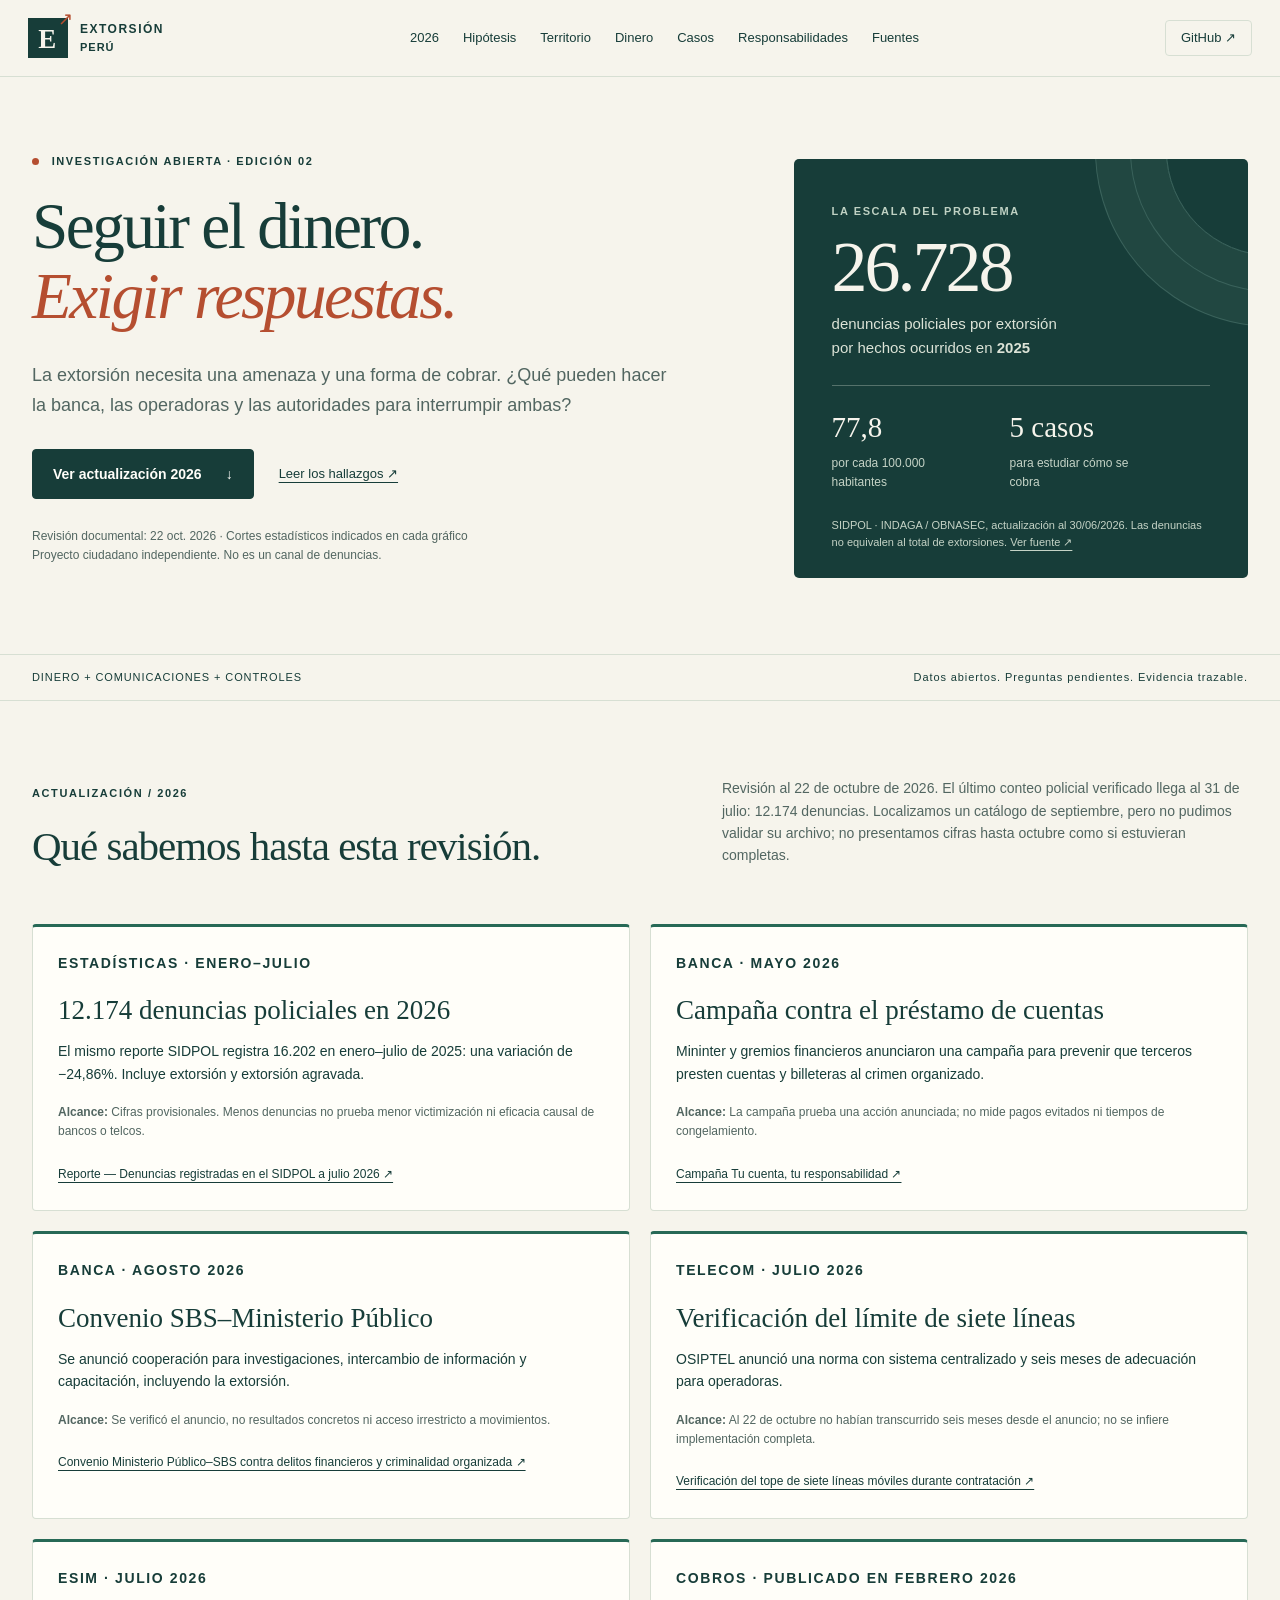
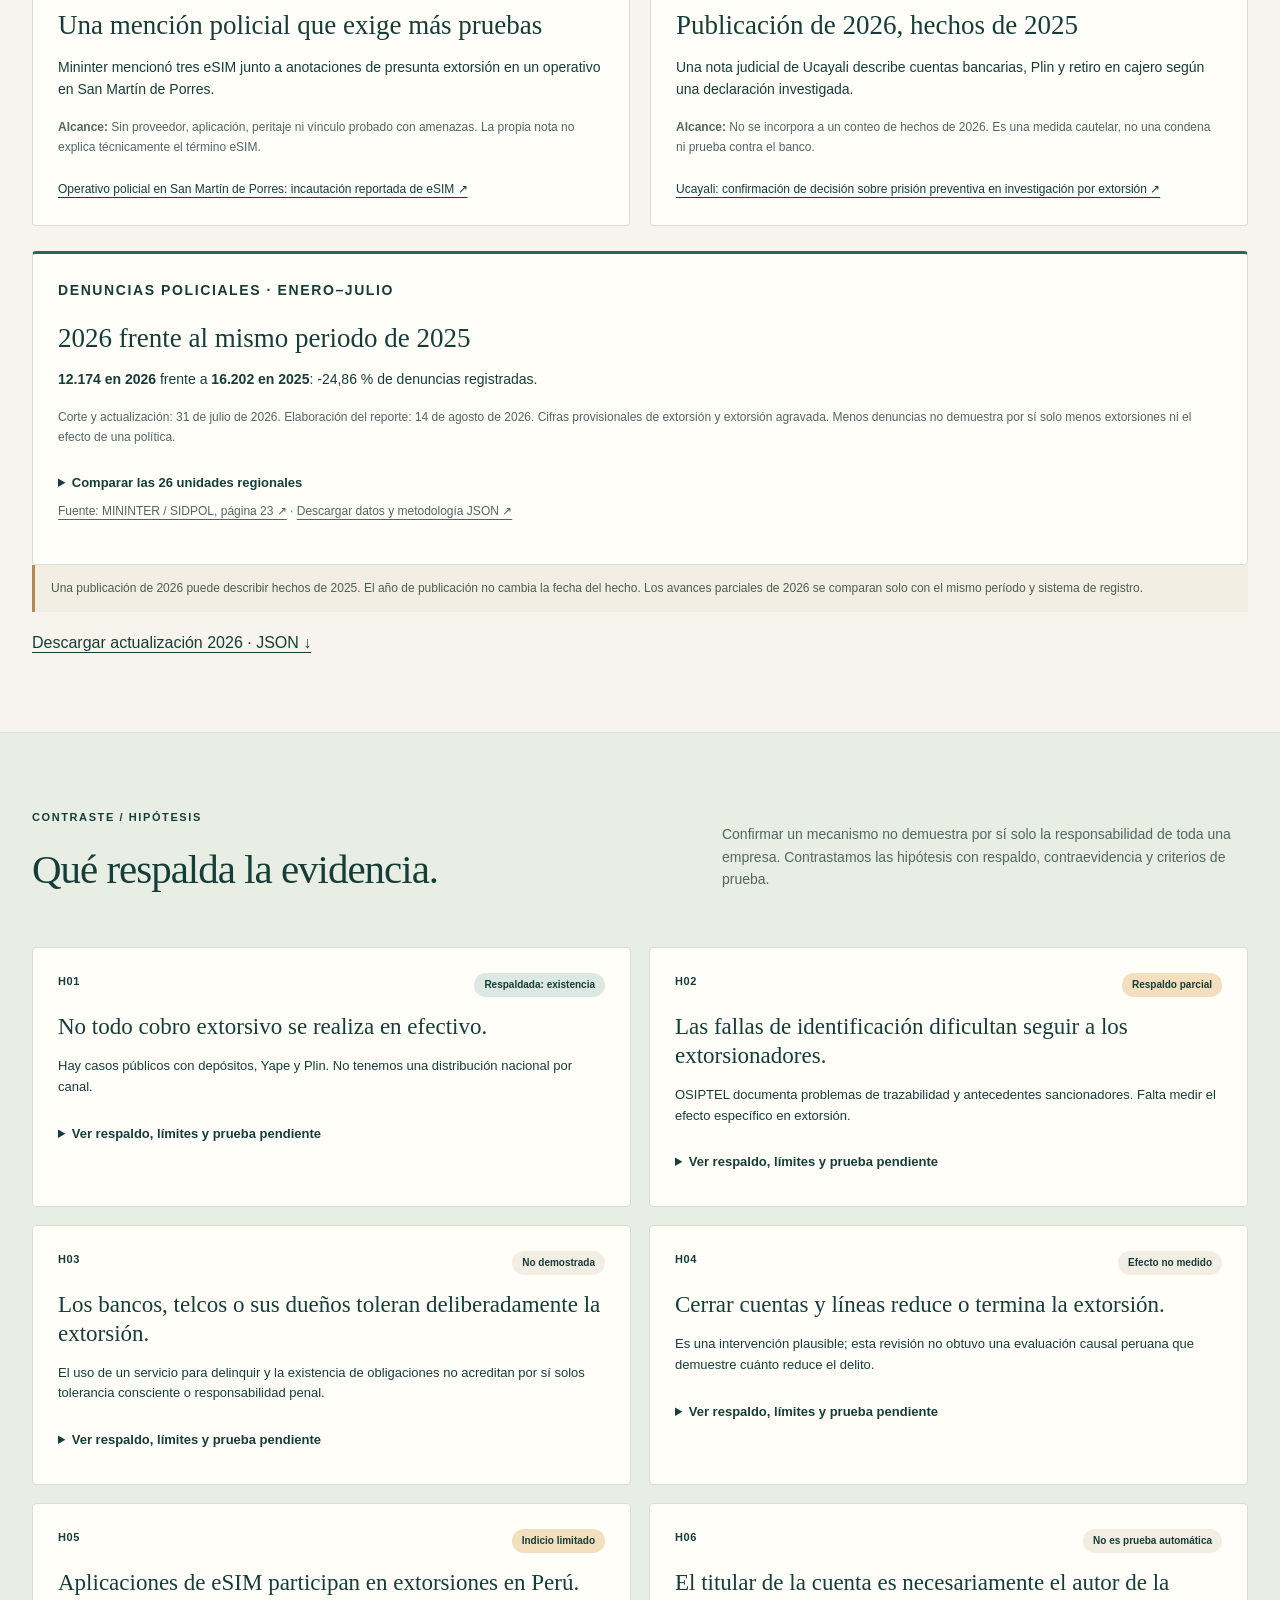
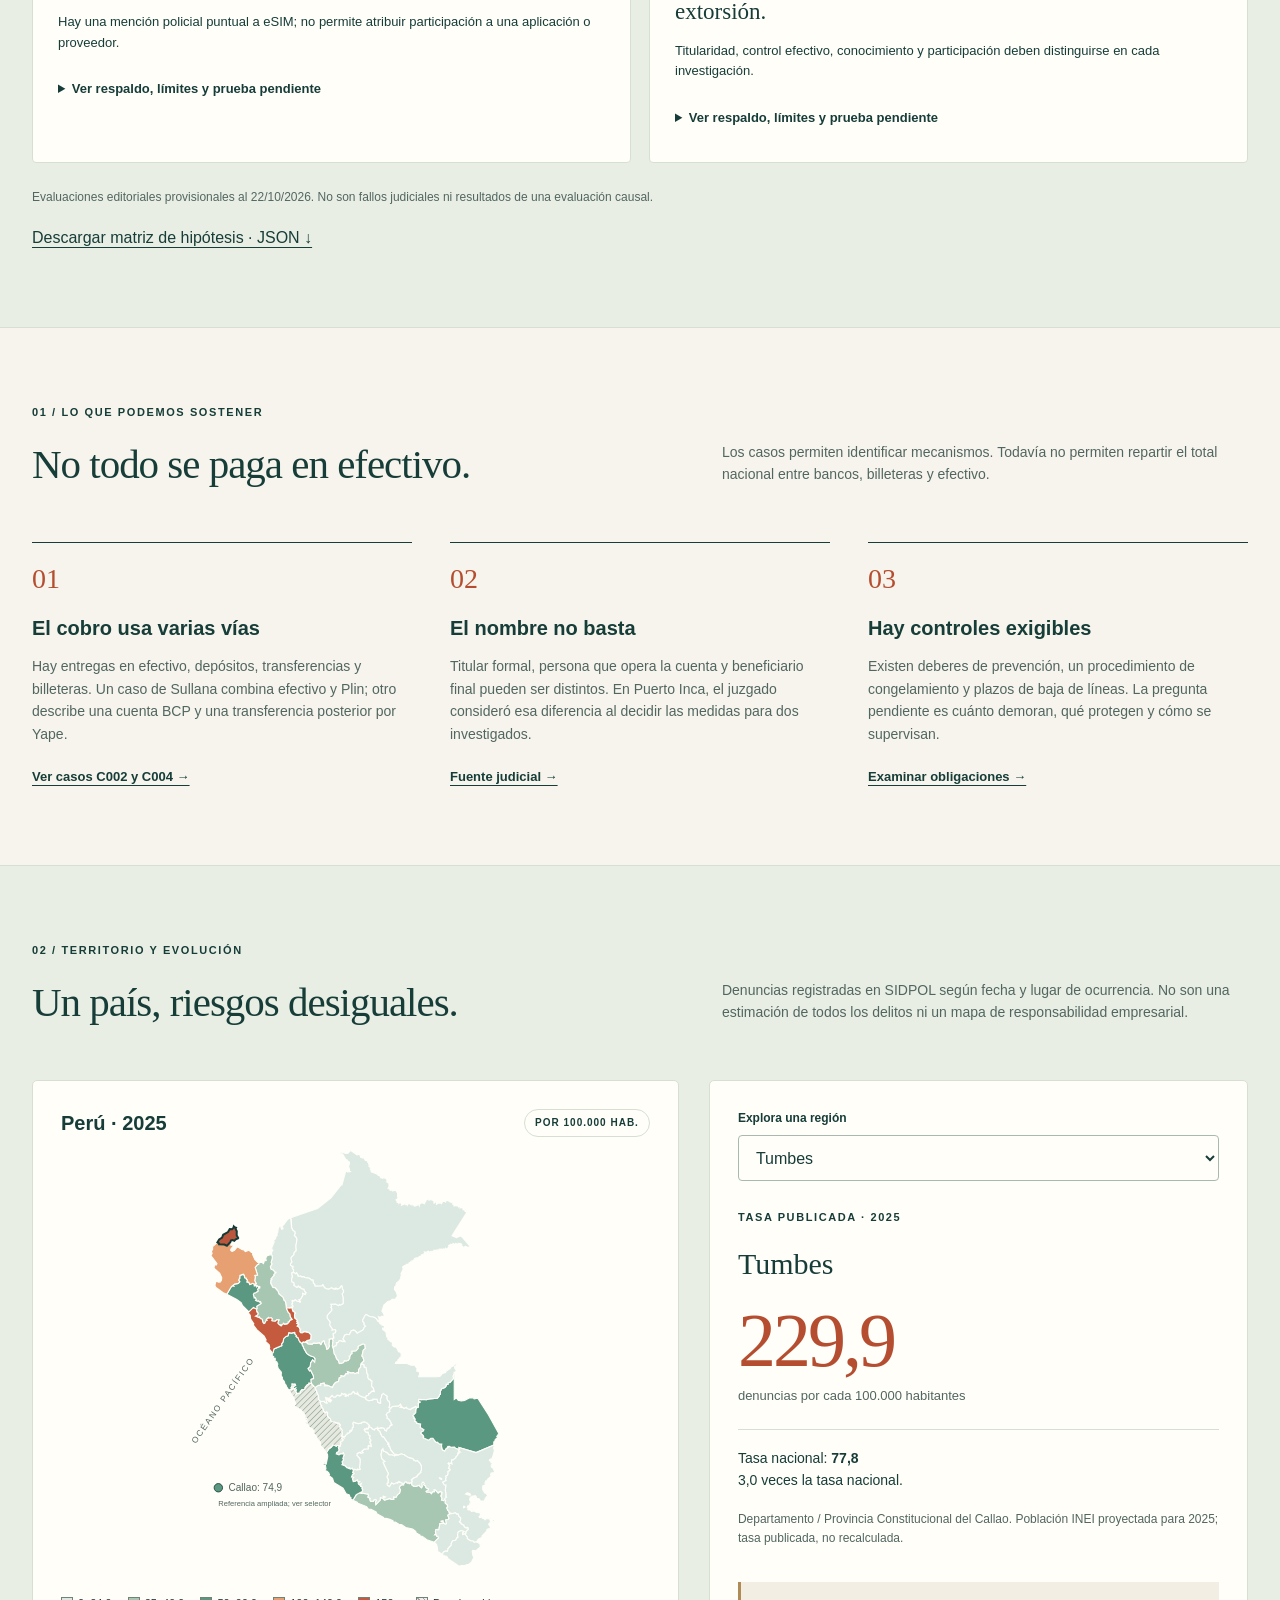
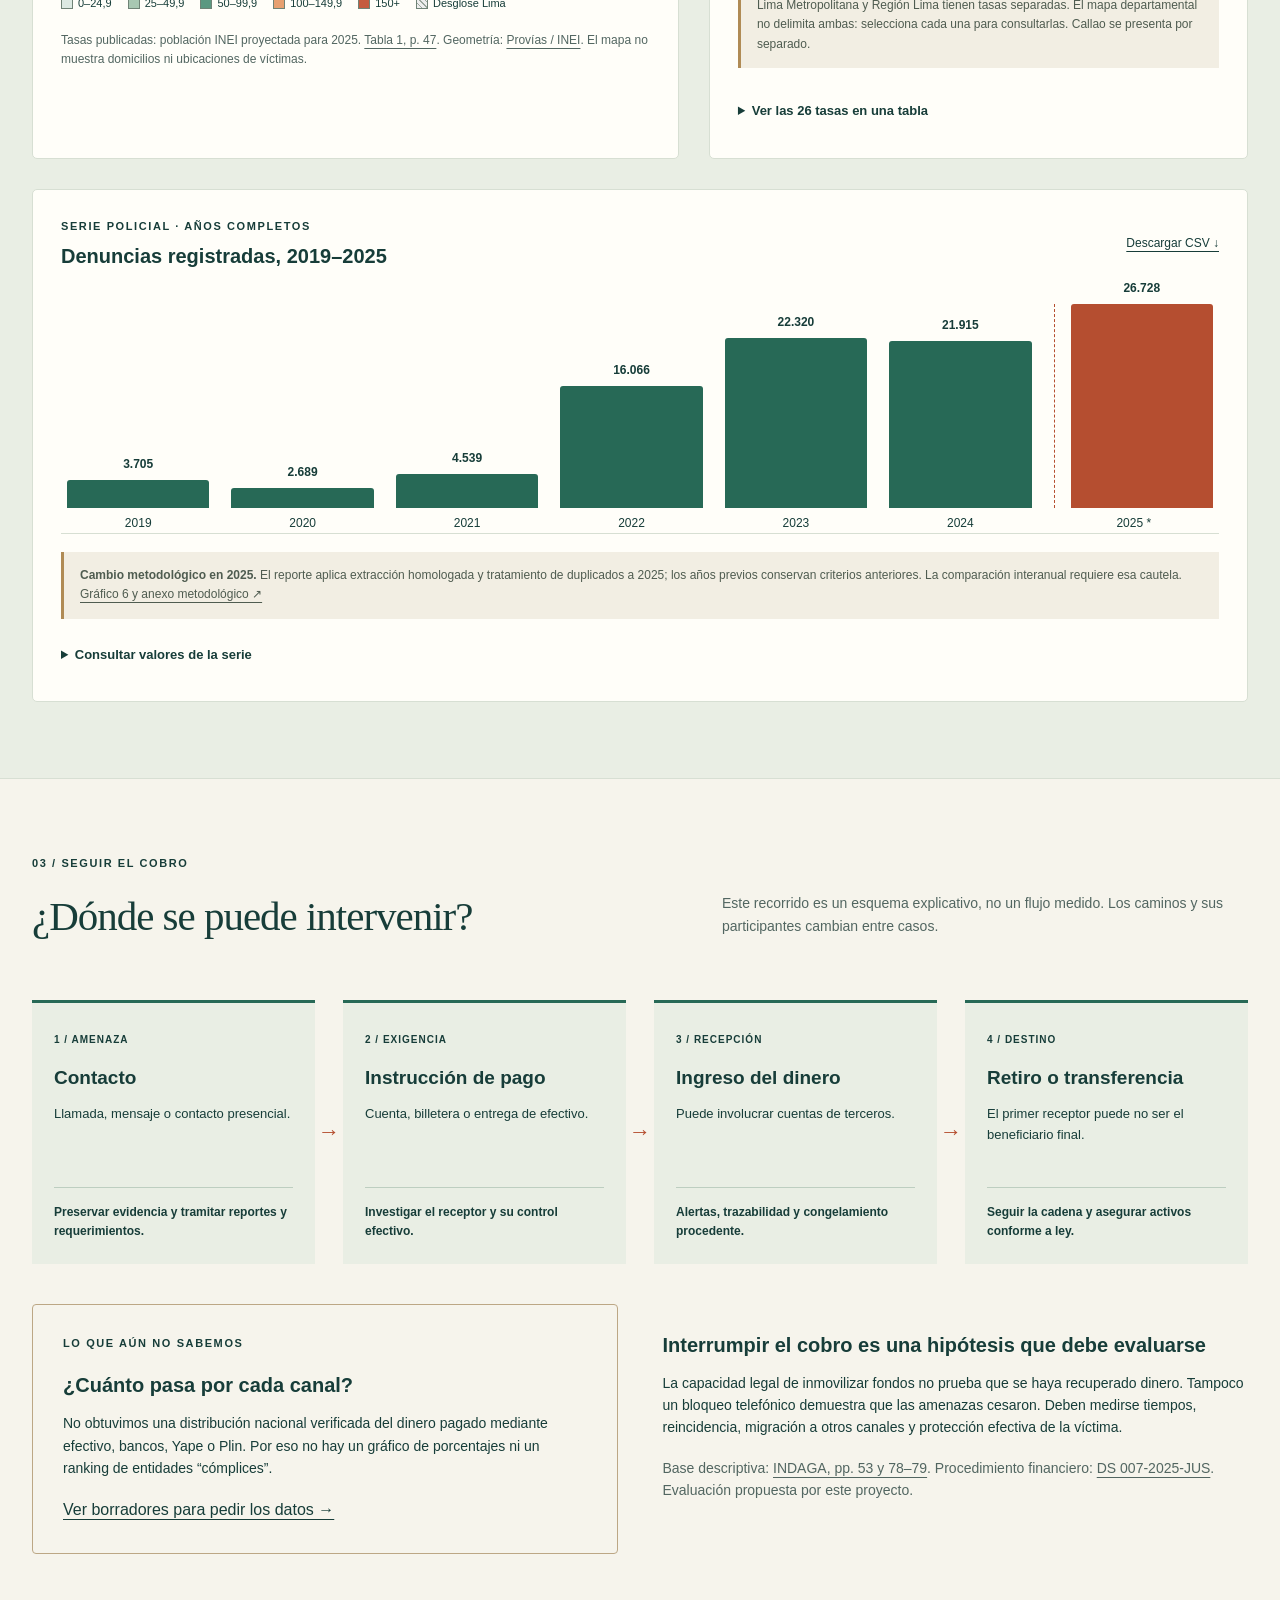
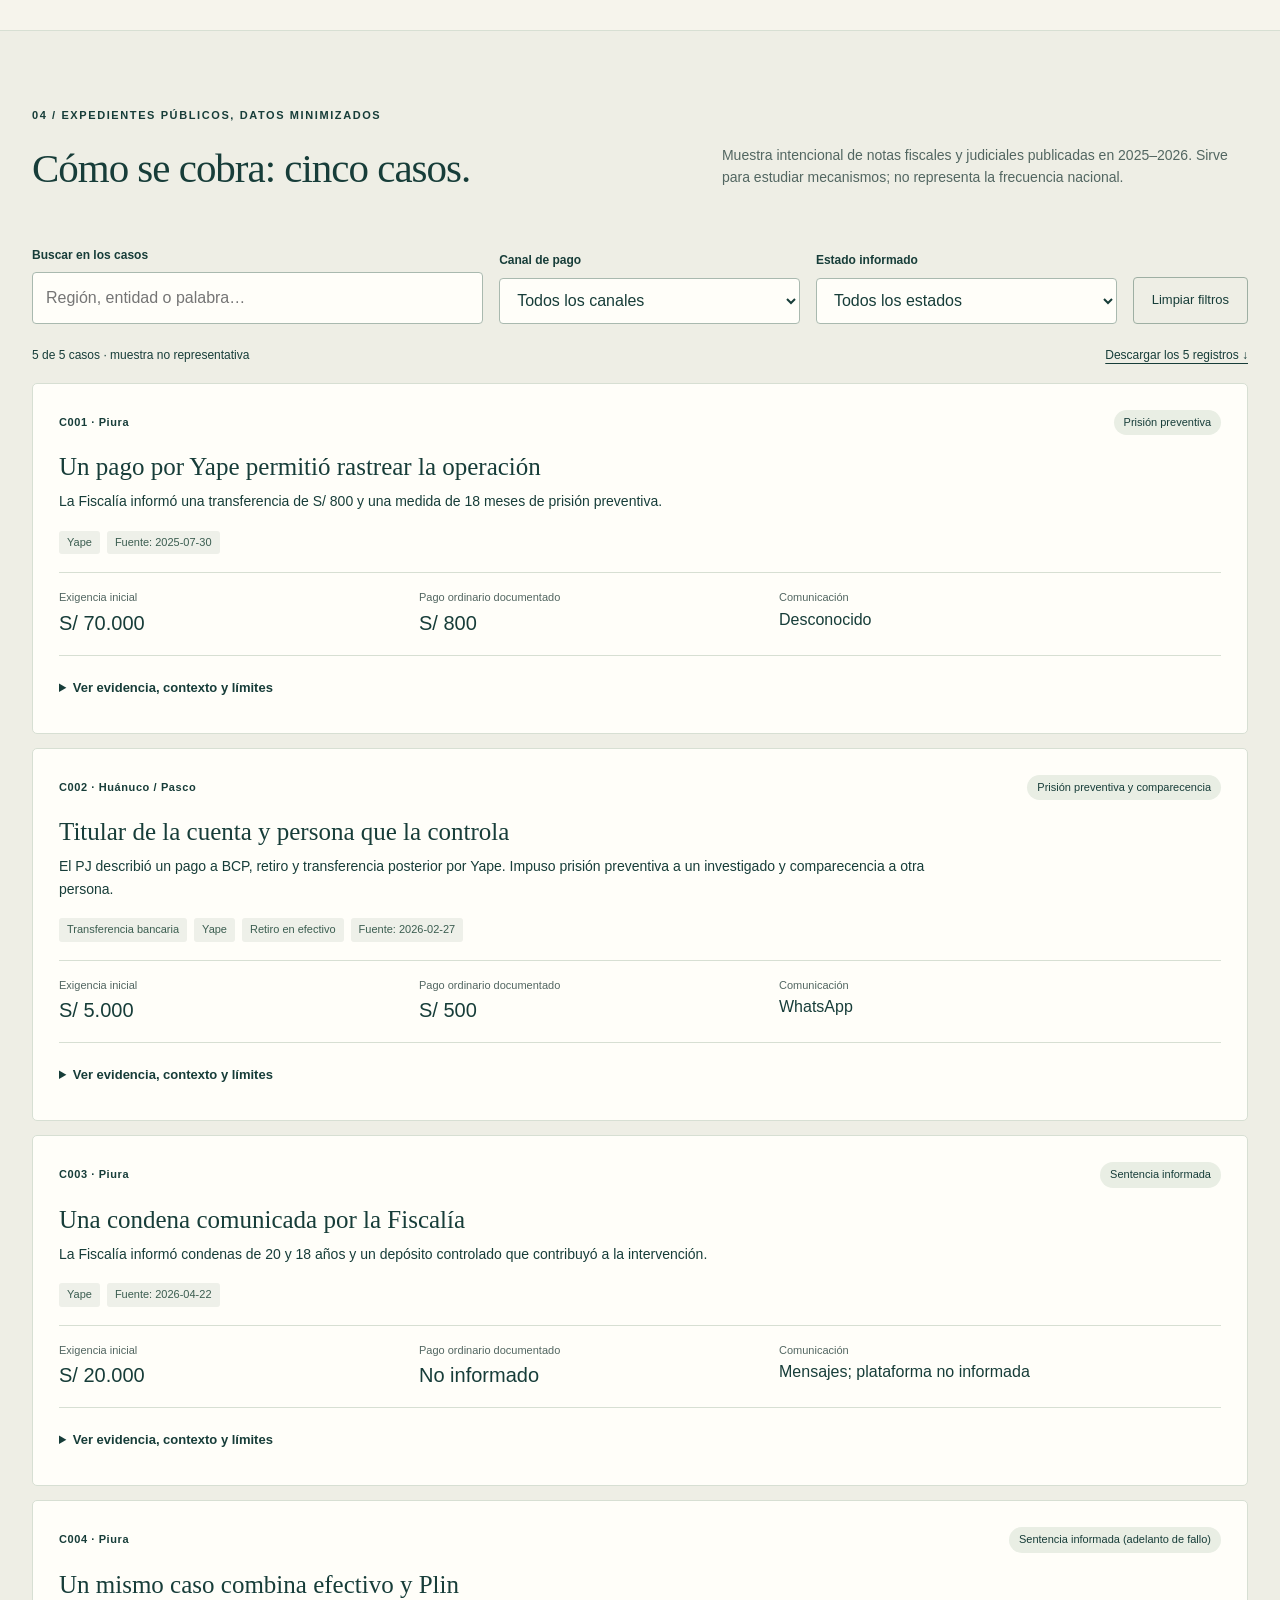
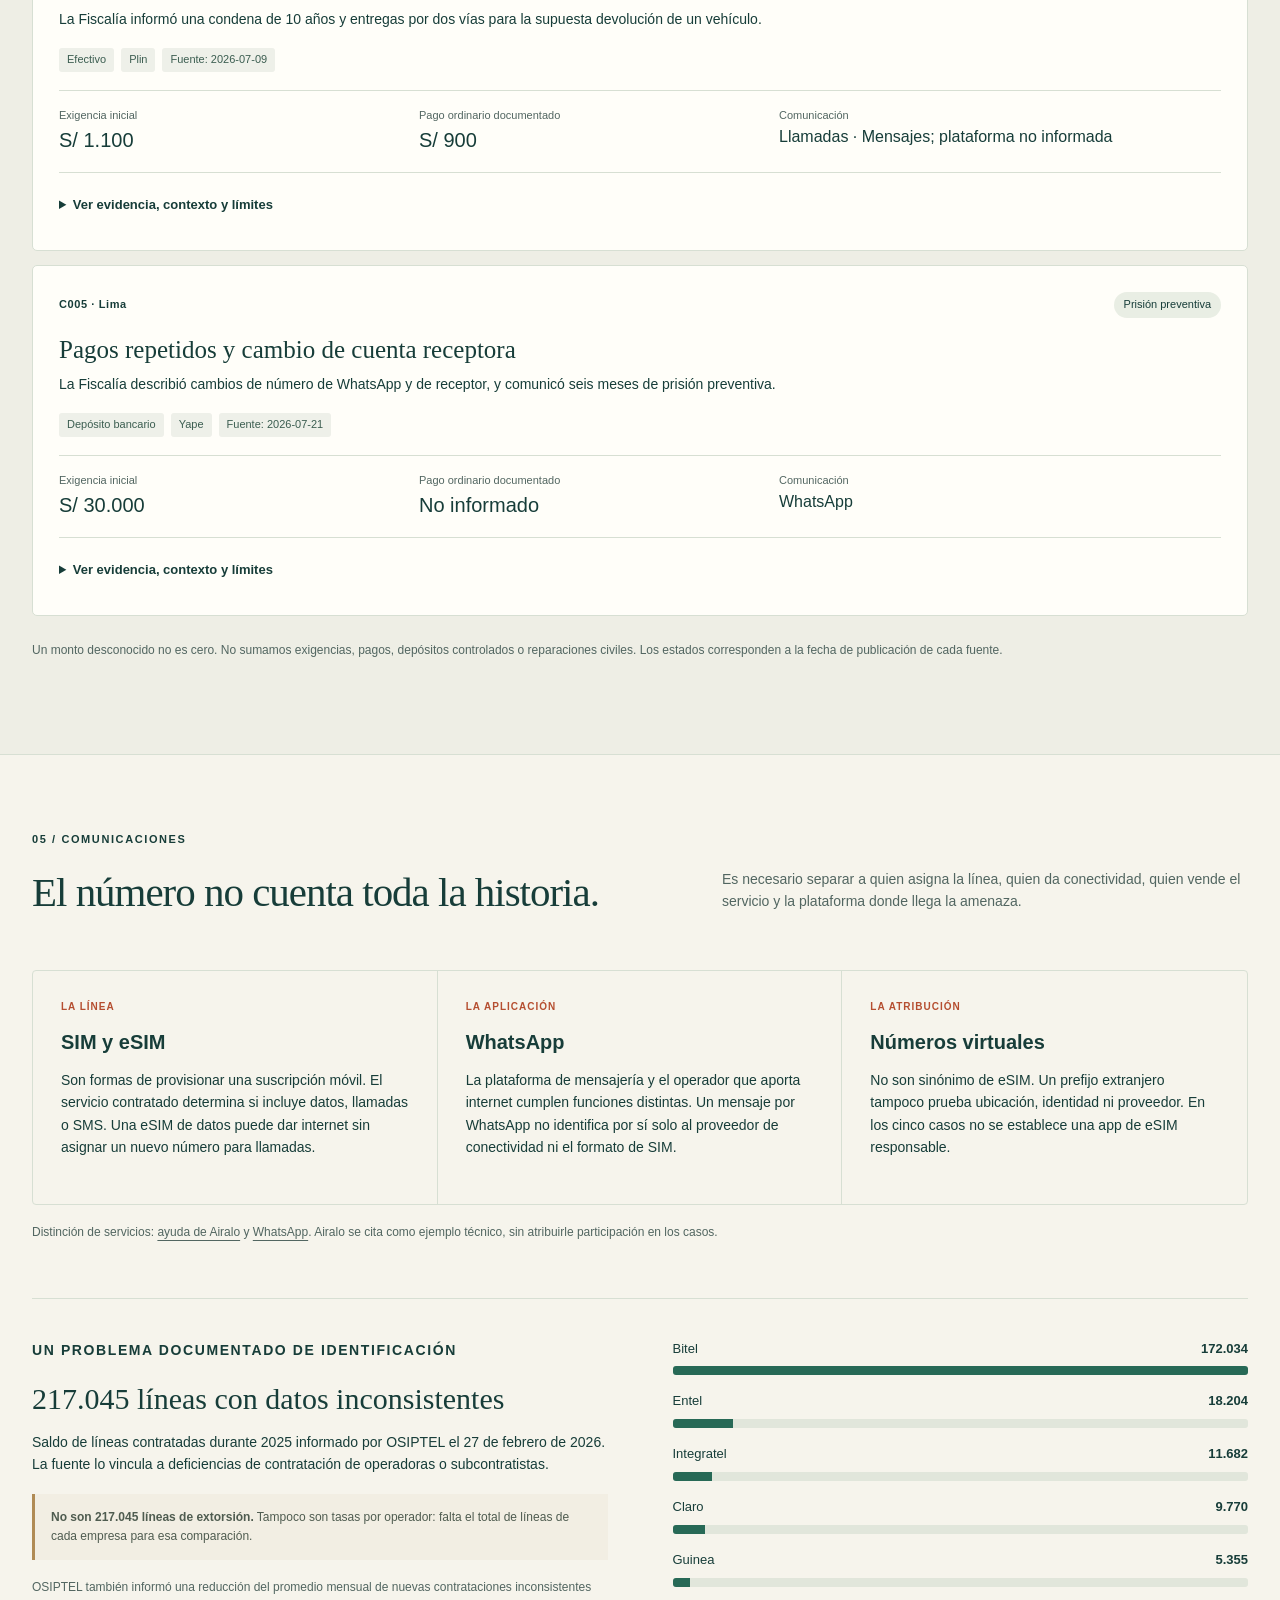
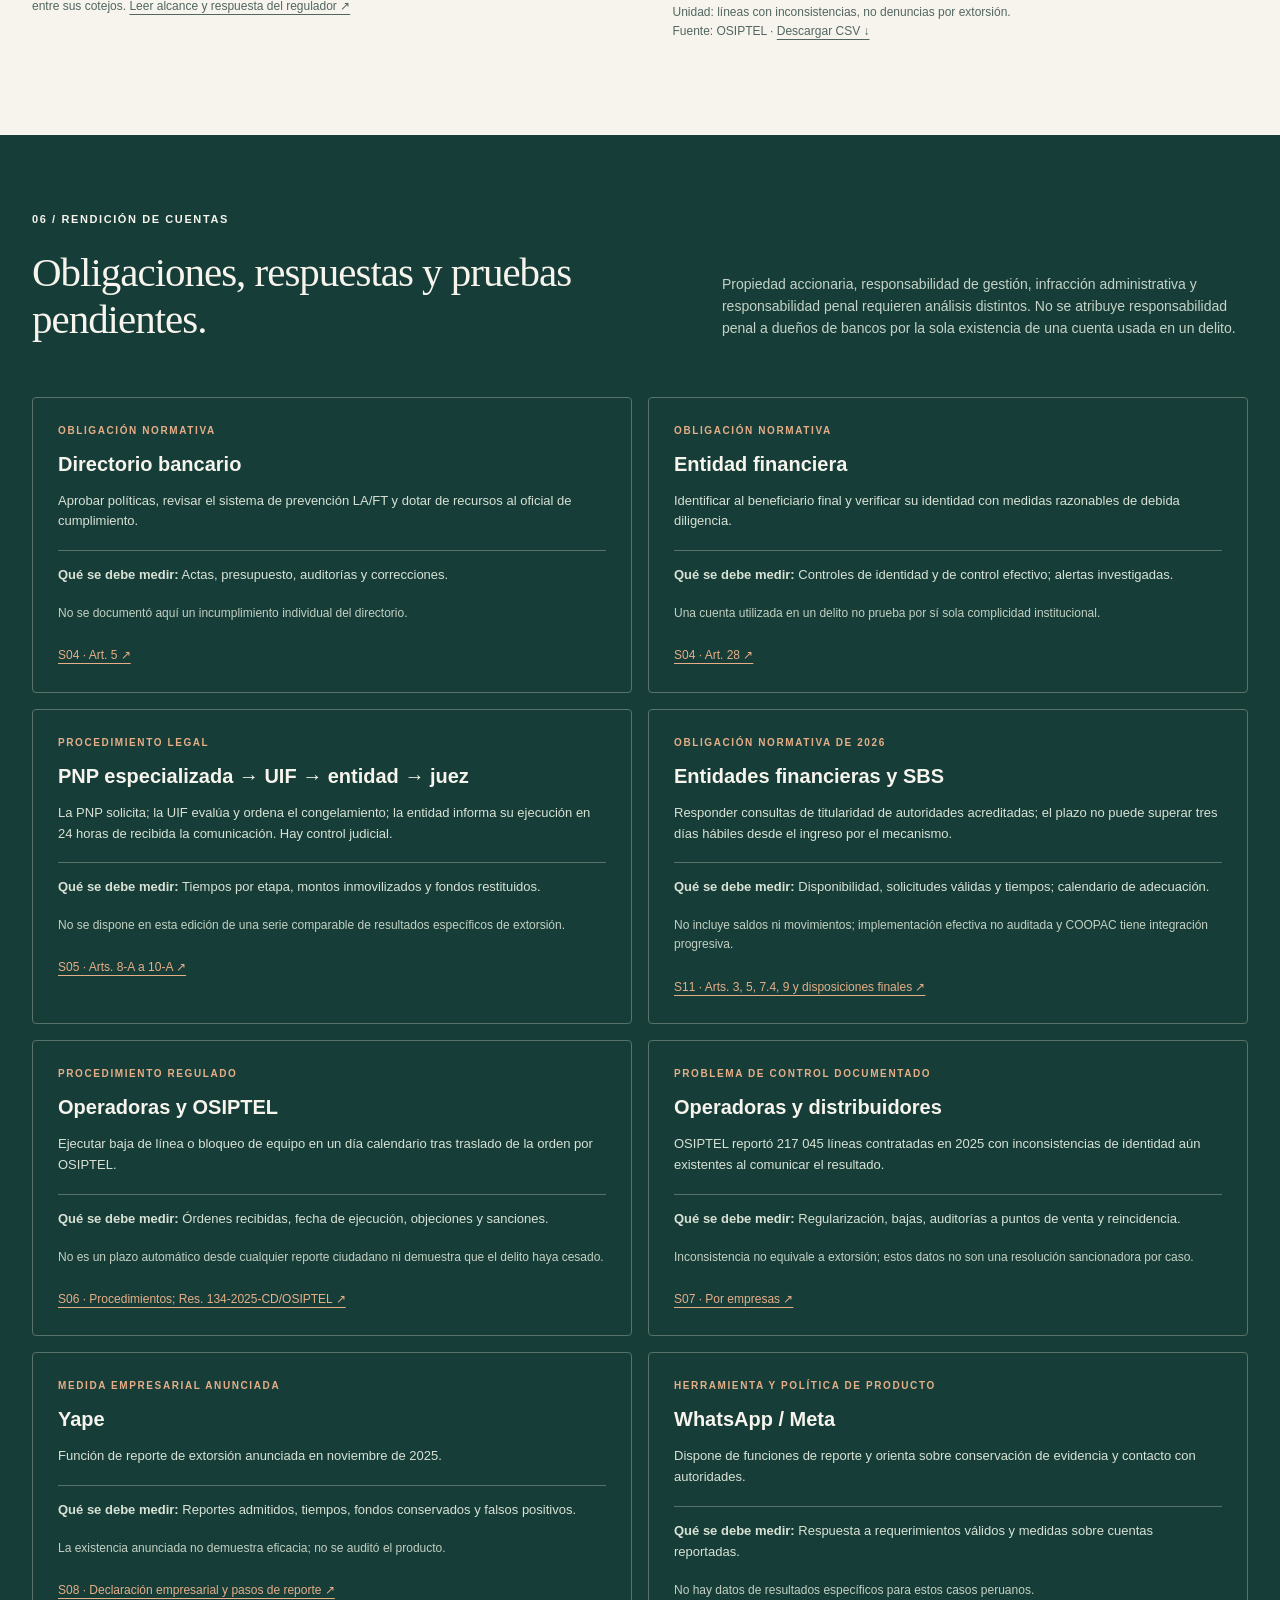
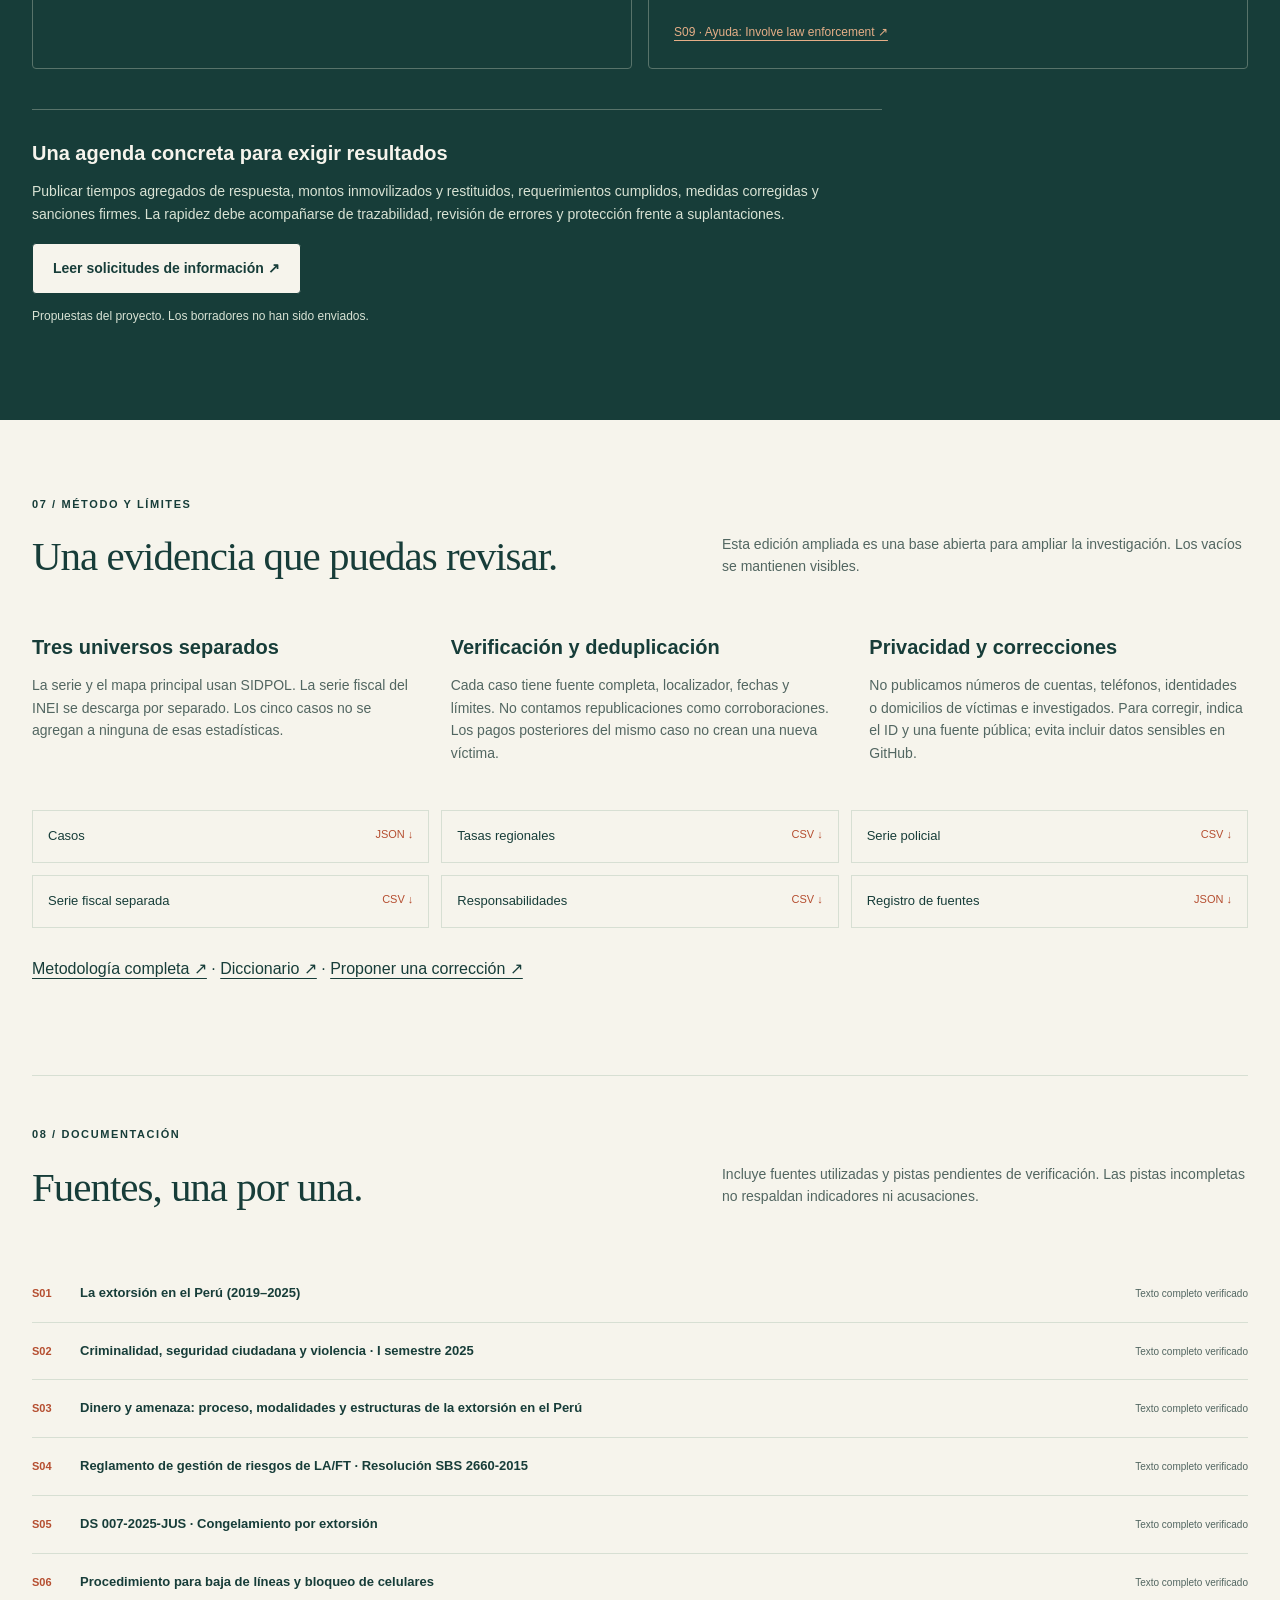
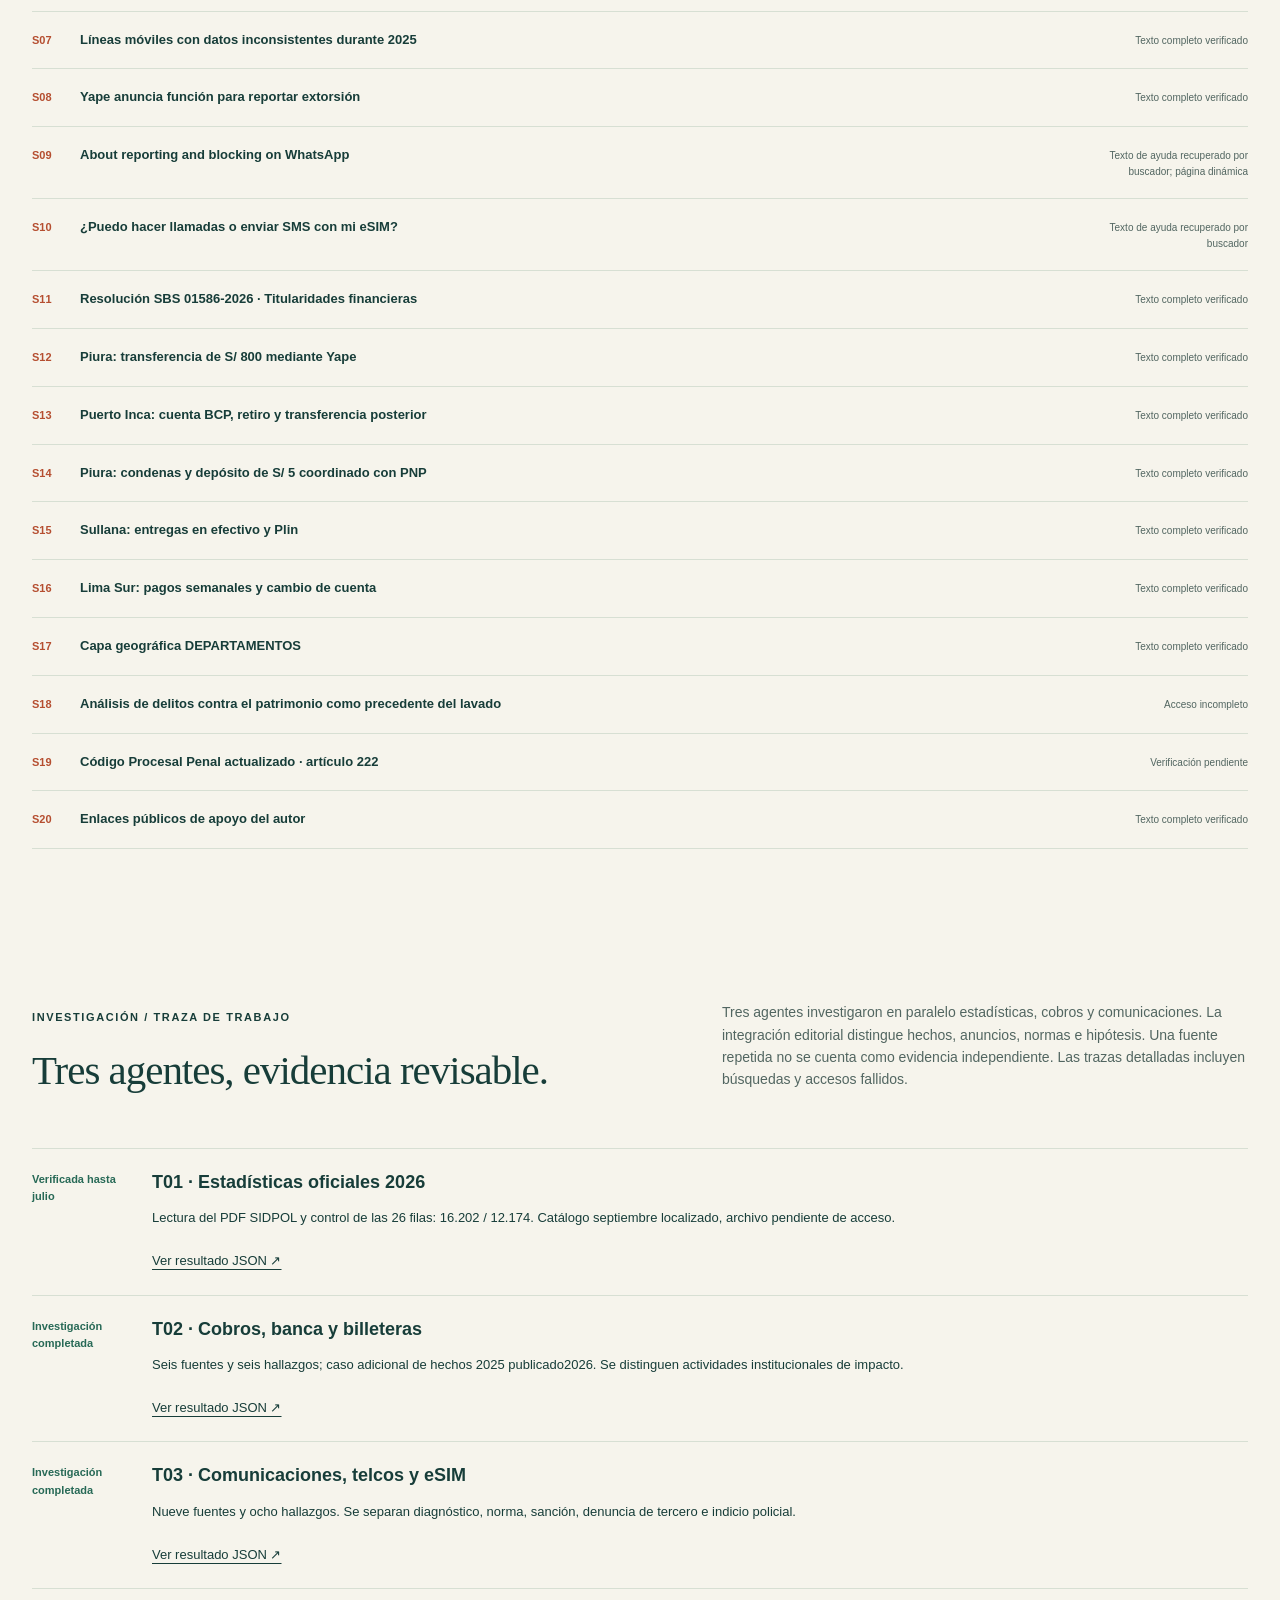
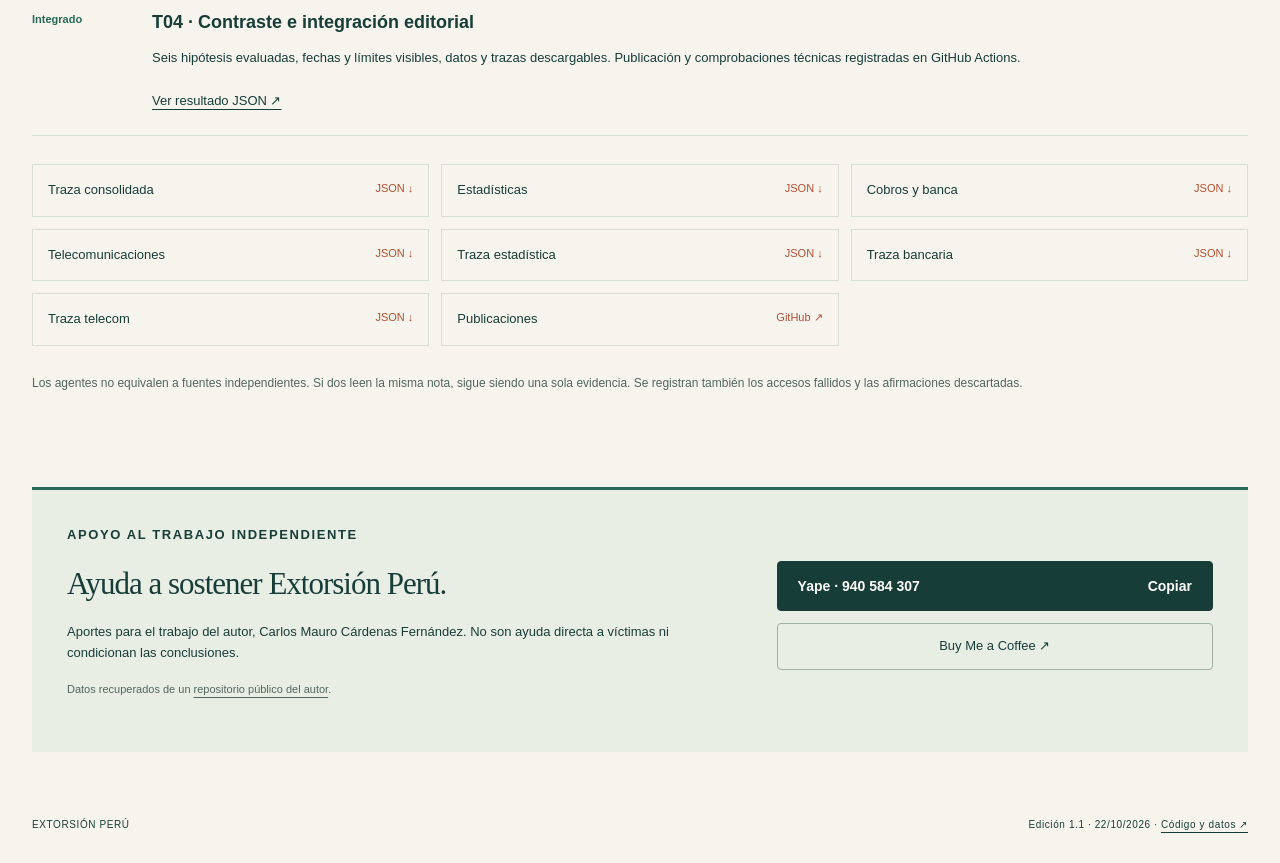
==== commit 99c78cbe: "Publica Extorsión Perú con investigación paralela y datos 2026" ====
--- a/index.html
+++ b/index.html
@@ -2,21 +2,25 @@
 <html lang="es">
 <head>
   <meta charset="utf-8"><meta name="viewport" content="width=device-width,initial-scale=1">
-  <title>Extorsión en Perú · Seguir el dinero, exigir respuestas</title>
+  <title>Extorsión Perú · Datos e investigación</title>
   <meta name="description" content="Observatorio independiente sobre extorsión en Perú: mapa regional, canales de cobro y comunicación, casos documentados y responsabilidades verificables.">
-  <meta name="theme-color" content="#123e3b"><meta property="og:title" content="Observatorio de la Extorsión en Perú"><meta property="og:description" content="Dinero, comunicaciones y rendición de cuentas. Investigación abierta con fuentes verificables.">
+  <meta name="theme-color" content="#123e3b"><meta property="og:title" content="Extorsión Perú"><meta property="og:description" content="Dinero, comunicaciones y rendición de cuentas. Investigación abierta con fuentes verificables.">
   <link rel="icon" href="assets/favicon.svg" type="image/svg+xml"><link rel="stylesheet" href="assets/style.css">
-  <script src="assets/app.js" defer></script>
+  <script src="assets/app.js" defer></script><script src="assets/research.js" defer></script>
 </head>
 <body>
 <a class="skip" href="#contenido">Saltar al contenido</a>
-<header><a class="brand" href="#inicio" aria-label="Observatorio Extorsión Perú, inicio"><span class="brand-icon">E<span>↗</span></span><span>OBSERVATORIO<span class="brand-sub">EXTORSIÓN · PERÚ</span></span></a><nav aria-label="Principal"><a href="#territorio">Territorio</a><a href="#dinero">Dinero</a><a href="#casos">Casos</a><a href="#responsabilidades">Responsabilidades</a><a href="#fuentes">Fuentes</a></nav><a class="repo-link" href="https://github.com/unimauro/observatorio-extorsion-peru">GitHub ↗</a></header>
+<header><a class="brand" href="#inicio" aria-label="Extorsión Perú, inicio"><span class="brand-icon">E<span>↗</span></span><span>EXTORSIÓN<span class="brand-sub">PERÚ</span></span></a><nav aria-label="Principal"><a href="#actualidad">2026</a><a href="#contraste">Hipótesis</a><a href="#territorio">Territorio</a><a href="#dinero">Dinero</a><a href="#casos">Casos</a><a href="#responsabilidades">Responsabilidades</a><a href="#fuentes">Fuentes</a></nav><a class="repo-link" href="https://github.com/unimauro/extorsion-peru">GitHub ↗</a></header>
 <main id="contenido">
 <section class="hero wrap" id="inicio">
-  <div class="hero-copy"><p class="eyebrow"><span class="live-dot"></span> INVESTIGACIÓN ABIERTA · EDICIÓN 01</p><h1>Seguir el dinero.<br><em>Exigir respuestas.</em></h1><p class="lede">La extorsión necesita una amenaza y una forma de cobrar. ¿Qué pueden hacer la banca, las operadoras y las autoridades para interrumpir ambas?</p><div class="actions"><a class="button" href="#territorio">Explorar la evidencia <span>↓</span></a><a class="text-link" href="#hallazgos">Leer los hallazgos ↗</a></div><p class="micro">Revisión documental: 22 oct. 2026 · Datos estadísticos: hasta 2025<br>Proyecto ciudadano independiente. No es un canal de denuncias.</p></div>
+  <div class="hero-copy"><p class="eyebrow"><span class="live-dot"></span> INVESTIGACIÓN ABIERTA · EDICIÓN 02</p><h1>Seguir el dinero.<br><em>Exigir respuestas.</em></h1><p class="lede">La extorsión necesita una amenaza y una forma de cobrar. ¿Qué pueden hacer la banca, las operadoras y las autoridades para interrumpir ambas?</p><div class="actions"><a class="button" href="#actualidad">Ver actualización 2026 <span>↓</span></a><a class="text-link" href="#hallazgos">Leer los hallazgos ↗</a></div><p class="micro">Revisión documental: 22 oct. 2026 · Cortes estadísticos indicados en cada gráfico<br>Proyecto ciudadano independiente. No es un canal de denuncias.</p></div>
   <aside class="hero-data" aria-label="Dato nacional"><span class="eyebrow light">LA ESCALA DEL PROBLEMA</span><strong class="hero-number">26.728</strong><p>denuncias policiales por extorsión<br>por hechos ocurridos en <b>2025</b></p><div class="stat-divider"></div><div class="hero-small"><div><strong>77,8</strong><span>por cada 100.000 habitantes</span></div><div><strong>5 casos</strong><span>para estudiar cómo se cobra</span></div></div><p class="hero-source">SIDPOL · INDAGA / OBNASEC, actualización al 30/06/2026. Las denuncias no equivalen al total de extorsiones. <a href="#S01">Ver fuente ↗</a></p></aside>
 </section>
 <div class="edition-bar"><div class="wrap"><span>DINERO + COMUNICACIONES + CONTROLES</span><span>Datos abiertos. Preguntas pendientes. Evidencia trazable.</span></div></div>
+
+
+<section class="wrap section" id="actualidad"><div class="section-head"><div><p class="eyebrow">ACTUALIZACIÓN / 2026</p><h2>Qué sabemos hasta esta revisión.</h2></div><p id="cutoff-explainer">Revisión al 22 de octubre de 2026. Cada indicador distingue la fecha de publicación y el período al que se refiere.</p></div><div id="update-findings" class="update-grid"></div><p class="note">Una publicación de 2026 puede describir hechos de 2025. El año de publicación no cambia la fecha del hecho. Los avances parciales de 2026 se comparan solo con el mismo período y sistema de registro.</p><a href="data/actualizacion_2026.json" download>Descargar actualización 2026 · JSON ↓</a><p id="research-error" class="note" hidden>No se pudo cargar la actualización. Consulta los JSON y la traza en el repositorio.</p></section>
+<section class="section contrast-section" id="contraste"><div class="wrap"><div class="section-head"><div><p class="eyebrow">CONTRASTE / HIPÓTESIS</p><h2>Qué respalda la evidencia.</h2></div><p>Confirmar un mecanismo no demuestra por sí solo la responsabilidad de toda una empresa. Contrastamos las hipótesis con respaldo, contraevidencia y criterios de prueba.</p></div><div id="hypotheses" class="hypothesis-grid"></div><p class="micro">Evaluaciones editoriales provisionales al 22/10/2026. No son fallos judiciales ni resultados de una evaluación causal.</p><a href="data/hipotesis.json" download>Descargar matriz de hipótesis · JSON ↓</a></div></section>
 
 <section class="wrap section" id="hallazgos"><div class="section-head"><div><p class="eyebrow">01 / LO QUE PODEMOS SOSTENER</p><h2>No todo se paga en efectivo.</h2></div><p>Los casos permiten identificar mecanismos. Todavía no permiten repartir el total nacional entre bancos, billeteras y efectivo.</p></div><div class="findings"><article><span class="index">01</span><h3>El cobro usa varias vías</h3><p>Hay entregas en efectivo, depósitos, transferencias y billeteras. Un caso de Sullana combina efectivo y Plin; otro describe una cuenta BCP y una transferencia posterior por Yape.</p><a href="#casos">Ver casos C002 y C004 →</a></article><article><span class="index">02</span><h3>El nombre no basta</h3><p>Titular formal, persona que opera la cuenta y beneficiario final pueden ser distintos. En Puerto Inca, el juzgado consideró esa diferencia al decidir las medidas para dos investigados.</p><a href="#S13">Fuente judicial →</a></article><article><span class="index">03</span><h3>Hay controles exigibles</h3><p>Existen deberes de prevención, un procedimiento de congelamiento y plazos de baja de líneas. La pregunta pendiente es cuánto demoran, qué protegen y cómo se supervisan.</p><a href="#responsabilidades">Examinar obligaciones →</a></article></div></section>
 
@@ -28,19 +32,21 @@
 
 <section class="wrap section" id="dinero"><div class="section-head"><div><p class="eyebrow">03 / SEGUIR EL COBRO</p><h2>¿Dónde se puede intervenir?</h2></div><p>Este recorrido es un esquema explicativo, no un flujo medido. Los caminos y sus participantes cambian entre casos.</p></div>
 <div class="flow" aria-label="Recorrido explicativo del dinero"><article><span>1 / AMENAZA</span><h3>Contacto</h3><p>Llamada, mensaje o contacto presencial.</p><div class="intervention">Preservar evidencia y tramitar reportes y requerimientos.</div></article><span class="flow-arrow" aria-hidden="true">→</span><article><span>2 / EXIGENCIA</span><h3>Instrucción de pago</h3><p>Cuenta, billetera o entrega de efectivo.</p><div class="intervention">Investigar el receptor y su control efectivo.</div></article><span class="flow-arrow" aria-hidden="true">→</span><article><span>3 / RECEPCIÓN</span><h3>Ingreso del dinero</h3><p>Puede involucrar cuentas de terceros.</p><div class="intervention">Alertas, trazabilidad y congelamiento procedente.</div></article><span class="flow-arrow" aria-hidden="true">→</span><article><span>4 / DESTINO</span><h3>Retiro o transferencia</h3><p>El primer receptor puede no ser el beneficiario final.</p><div class="intervention">Seguir la cadena y asegurar activos conforme a ley.</div></article></div>
-<div class="two-columns"><div class="callout"><p class="eyebrow">LO QUE AÚN NO SABEMOS</p><h3>¿Cuánto pasa por cada canal?</h3><p>No obtuvimos una distribución nacional verificada del dinero pagado mediante efectivo, bancos, Yape o Plin. Por eso no hay un gráfico de porcentajes ni un ranking de entidades “cómplices”.</p><a href="docs/solicitudes-informacion.md">Ver borradores para pedir los datos →</a></div><div class="plain-copy"><h3>Interrumpir el cobro es una hipótesis que debe evaluarse</h3><p>La capacidad legal de inmovilizar fondos no prueba que se haya recuperado dinero. Tampoco un bloqueo telefónico demuestra que las amenazas cesaron. Deben medirse tiempos, reincidencia, migración a otros canales y protección efectiva de la víctima.</p><p class="micro">Base descriptiva: <a href="#S03">INDAGA, pp. 53 y 78–79</a>. Procedimiento financiero: <a href="#S05">DS 007-2025-JUS</a>. Evaluación propuesta por este observatorio.</p></div></div></section>
+<div class="two-columns"><div class="callout"><p class="eyebrow">LO QUE AÚN NO SABEMOS</p><h3>¿Cuánto pasa por cada canal?</h3><p>No obtuvimos una distribución nacional verificada del dinero pagado mediante efectivo, bancos, Yape o Plin. Por eso no hay un gráfico de porcentajes ni un ranking de entidades “cómplices”.</p><a href="docs/solicitudes-informacion.md">Ver borradores para pedir los datos →</a></div><div class="plain-copy"><h3>Interrumpir el cobro es una hipótesis que debe evaluarse</h3><p>La capacidad legal de inmovilizar fondos no prueba que se haya recuperado dinero. Tampoco un bloqueo telefónico demuestra que las amenazas cesaron. Deben medirse tiempos, reincidencia, migración a otros canales y protección efectiva de la víctima.</p><p class="micro">Base descriptiva: <a href="#S03">INDAGA, pp. 53 y 78–79</a>. Procedimiento financiero: <a href="#S05">DS 007-2025-JUS</a>. Evaluación propuesta por este proyecto.</p></div></div></section>
 
 <section id="casos" class="section case-section"><div class="wrap"><div class="section-head"><div><p class="eyebrow">04 / EXPEDIENTES PÚBLICOS, DATOS MINIMIZADOS</p><h2>Cómo se cobra: cinco casos.</h2></div><p>Muestra intencional de notas fiscales y judiciales publicadas en 2025–2026. Sirve para estudiar mecanismos; no representa la frecuencia nacional.</p></div><div class="filters"><div><label for="case-search">Buscar en los casos</label><input id="case-search" type="search" placeholder="Región, entidad o palabra…"></div><div><label for="payment-filter">Canal de pago</label><select id="payment-filter"><option value="">Todos los canales</option></select></div><div><label for="stage-filter">Estado informado</label><select id="stage-filter"><option value="">Todos los estados</option><option value="Prisión">Prisión preventiva / comparecencia</option><option value="Sentencia">Sentencia informada</option></select></div><button id="reset-filters" class="secondary" type="button">Limpiar filtros</button></div><div class="results-line"><p id="case-count" role="status"></p><a href="data/casos.csv" download>Descargar los 5 registros ↓</a></div><div id="case-list" class="case-list"></div><p class="micro">Un monto desconocido no es cero. No sumamos exigencias, pagos, depósitos controlados o reparaciones civiles. Los estados corresponden a la fecha de publicación de cada fuente.</p></div></section>
 
 <section class="wrap section" id="comunicaciones"><div class="section-head"><div><p class="eyebrow">05 / COMUNICACIONES</p><h2>El número no cuenta toda la historia.</h2></div><p>Es necesario separar a quien asigna la línea, quien da conectividad, quien vende el servicio y la plataforma donde llega la amenaza.</p></div><div class="layer-grid"><article><span class="layer-label">LA LÍNEA</span><h3>SIM y eSIM</h3><p>Son formas de provisionar una suscripción móvil. El servicio contratado determina si incluye datos, llamadas o SMS. Una eSIM de datos puede dar internet sin asignar un nuevo número para llamadas.</p></article><article><span class="layer-label">LA APLICACIÓN</span><h3>WhatsApp</h3><p>La plataforma de mensajería y el operador que aporta internet cumplen funciones distintas. Un mensaje por WhatsApp no identifica por sí solo al proveedor de conectividad ni el formato de SIM.</p></article><article><span class="layer-label">LA ATRIBUCIÓN</span><h3>Números virtuales</h3><p>No son sinónimo de eSIM. Un prefijo extranjero tampoco prueba ubicación, identidad ni proveedor. En los cinco casos no se establece una app de eSIM responsable.</p></article></div><p class="micro">Distinción de servicios: <a href="#S10">ayuda de Airalo</a> y <a href="#S09">WhatsApp</a>. Airalo se cita como ejemplo técnico, sin atribuirle participación en los casos.</p>
 <div class="telco-layout"><div><p class="eyebrow">UN PROBLEMA DOCUMENTADO DE IDENTIFICACIÓN</p><h3>217.045 líneas con datos inconsistentes</h3><p>Saldo de líneas contratadas durante 2025 informado por OSIPTEL el 27 de febrero de 2026. La fuente lo vincula a deficiencias de contratación de operadoras o subcontratistas.</p><p class="note"><b>No son 217.045 líneas de extorsión.</b> Tampoco son tasas por operador: falta el total de líneas de cada empresa para esa comparación.</p><p class="micro">OSIPTEL también informó una reducción del promedio mensual de nuevas contrataciones inconsistentes entre sus cotejos. <a href="#S07">Leer alcance y respuesta del regulador ↗</a></p></div><div id="telco-chart" class="telco-chart" aria-label="Líneas inconsistentes por empresa"></div></div></section>
 
-<section class="section responsibility-section" id="responsabilidades"><div class="wrap"><div class="section-head"><div><p class="eyebrow">06 / RENDICIÓN DE CUENTAS</p><h2>Obligaciones, respuestas y pruebas pendientes.</h2></div><p>Propiedad accionaria, responsabilidad de gestión, infracción administrativa y responsabilidad penal requieren análisis distintos. No se atribuye responsabilidad penal a dueños de bancos por la sola existencia de una cuenta usada en un delito.</p></div><div id="matrix" class="matrix"></div><div class="accountability"><h3>Una agenda concreta para exigir resultados</h3><p>Publicar tiempos agregados de respuesta, montos inmovilizados y restituidos, requerimientos cumplidos, medidas corregidas y sanciones firmes. La rapidez debe acompañarse de trazabilidad, revisión de errores y protección frente a suplantaciones.</p><a class="button" href="docs/solicitudes-informacion.md">Leer solicitudes de información ↗</a><p class="micro">Propuestas del observatorio. Los borradores no han sido enviados.</p></div></div></section>
+<section class="section responsibility-section" id="responsabilidades"><div class="wrap"><div class="section-head"><div><p class="eyebrow">06 / RENDICIÓN DE CUENTAS</p><h2>Obligaciones, respuestas y pruebas pendientes.</h2></div><p>Propiedad accionaria, responsabilidad de gestión, infracción administrativa y responsabilidad penal requieren análisis distintos. No se atribuye responsabilidad penal a dueños de bancos por la sola existencia de una cuenta usada en un delito.</p></div><div id="matrix" class="matrix"></div><div class="accountability"><h3>Una agenda concreta para exigir resultados</h3><p>Publicar tiempos agregados de respuesta, montos inmovilizados y restituidos, requerimientos cumplidos, medidas corregidas y sanciones firmes. La rapidez debe acompañarse de trazabilidad, revisión de errores y protección frente a suplantaciones.</p><a class="button" href="docs/solicitudes-informacion.md">Leer solicitudes de información ↗</a><p class="micro">Propuestas del proyecto. Los borradores no han sido enviados.</p></div></div></section>
 
-<section class="wrap section" id="metodologia"><div class="section-head"><div><p class="eyebrow">07 / MÉTODO Y LÍMITES</p><h2>Una evidencia que puedas revisar.</h2></div><p>Esta primera edición es una base abierta para ampliar la investigación. Los vacíos se mantienen visibles.</p></div><div class="method-grid"><article><h3>Tres universos separados</h3><p>La serie y el mapa principal usan SIDPOL. La serie fiscal del INEI se descarga por separado. Los cinco casos no se agregan a ninguna de esas estadísticas.</p></article><article><h3>Verificación y deduplicación</h3><p>Cada caso tiene fuente completa, localizador, fechas y límites. No contamos republicaciones como corroboraciones. Los pagos posteriores del mismo caso no crean una nueva víctima.</p></article><article><h3>Privacidad y correcciones</h3><p>No publicamos números de cuentas, teléfonos, identidades o domicilios de víctimas e investigados. Para corregir, indica el ID y una fuente pública; evita incluir datos sensibles en GitHub.</p></article></div><div class="download-grid"><a href="data/casos.json" download>Casos <span>JSON ↓</span></a><a href="data/regiones.csv" download>Tasas regionales <span>CSV ↓</span></a><a href="data/serie_anual.csv" download>Serie policial <span>CSV ↓</span></a><a href="data/serie_fiscal_semestral.csv" download>Serie fiscal separada <span>CSV ↓</span></a><a href="data/responsabilidades.csv" download>Responsabilidades <span>CSV ↓</span></a><a href="data/fuentes.json" download>Registro de fuentes <span>JSON ↓</span></a></div><p><a href="https://github.com/unimauro/observatorio-extorsion-peru/blob/main/docs/metodologia.md">Metodología completa ↗</a> · <a href="https://github.com/unimauro/observatorio-extorsion-peru/blob/main/docs/diccionario.md">Diccionario ↗</a> · <a href="https://github.com/unimauro/observatorio-extorsion-peru/issues/new?template=correccion.md">Proponer una corrección ↗</a></p></section>
+<section class="wrap section" id="metodologia"><div class="section-head"><div><p class="eyebrow">07 / MÉTODO Y LÍMITES</p><h2>Una evidencia que puedas revisar.</h2></div><p>Esta edición ampliada es una base abierta para ampliar la investigación. Los vacíos se mantienen visibles.</p></div><div class="method-grid"><article><h3>Tres universos separados</h3><p>La serie y el mapa principal usan SIDPOL. La serie fiscal del INEI se descarga por separado. Los cinco casos no se agregan a ninguna de esas estadísticas.</p></article><article><h3>Verificación y deduplicación</h3><p>Cada caso tiene fuente completa, localizador, fechas y límites. No contamos republicaciones como corroboraciones. Los pagos posteriores del mismo caso no crean una nueva víctima.</p></article><article><h3>Privacidad y correcciones</h3><p>No publicamos números de cuentas, teléfonos, identidades o domicilios de víctimas e investigados. Para corregir, indica el ID y una fuente pública; evita incluir datos sensibles en GitHub.</p></article></div><div class="download-grid"><a href="data/casos.json" download>Casos <span>JSON ↓</span></a><a href="data/regiones.csv" download>Tasas regionales <span>CSV ↓</span></a><a href="data/serie_anual.csv" download>Serie policial <span>CSV ↓</span></a><a href="data/serie_fiscal_semestral.csv" download>Serie fiscal separada <span>CSV ↓</span></a><a href="data/responsabilidades.csv" download>Responsabilidades <span>CSV ↓</span></a><a href="data/fuentes.json" download>Registro de fuentes <span>JSON ↓</span></a></div><p><a href="https://github.com/unimauro/extorsion-peru/blob/main/docs/metodologia.md">Metodología completa ↗</a> · <a href="https://github.com/unimauro/extorsion-peru/blob/main/docs/diccionario.md">Diccionario ↗</a> · <a href="https://github.com/unimauro/extorsion-peru/issues/new?template=correccion.md">Proponer una corrección ↗</a></p></section>
 
 <section class="wrap section sources-section" id="fuentes"><div class="section-head"><div><p class="eyebrow">08 / DOCUMENTACIÓN</p><h2>Fuentes, una por una.</h2></div><p>Incluye fuentes utilizadas y pistas pendientes de verificación. Las pistas incompletas no respaldan indicadores ni acusaciones.</p></div><div id="sources"></div></section>
-<aside class="support wrap"><div><p class="eyebrow">APOYO AL TRABAJO INDEPENDIENTE</p><h2>Ayuda a sostener el observatorio.</h2><p>Aportes para el trabajo del autor, Carlos Mauro Cárdenas Fernández. No son ayuda directa a víctimas ni condicionan las conclusiones.</p><p class="micro">Datos recuperados de un <a href="#S20">repositorio público del autor</a>.</p></div><div class="support-actions"><button id="copy-yape" class="button" type="button">Yape · 940 584 307 <span>Copiar</span></button><a class="secondary" href="https://buymeacoffee.com/unimauro" target="_blank" rel="noopener noreferrer">Buy Me a Coffee ↗</a><span id="copy-status" role="status" class="micro"></span></div></aside>
-</main><footer class="wrap"><span>OBSERVATORIO DE LA EXTORSIÓN EN PERÚ</span><span>Edición 1.0 · 22/10/2026 · <a href="https://github.com/unimauro/observatorio-extorsion-peru">Código y datos ↗</a></span></footer>
-<noscript><div class="noscript">Para usar el mapa y los filtros activa JavaScript. Los archivos descargables y la documentación siguen disponibles en <a href="https://github.com/unimauro/observatorio-extorsion-peru">GitHub</a>.</div></noscript><div id="load-error" role="alert" hidden></div>
+
+<section class="wrap section" id="traza"><div class="section-head"><div><p class="eyebrow">INVESTIGACIÓN / TRAZA DE TRABAJO</p><h2>Tres agentes, evidencia revisable.</h2></div><p id="trace-method">Investigación en paralelo y revisión editorial central. La traza registra tareas, fuentes consultadas, decisiones y archivos producidos.</p></div><ol id="trace-tasks" class="trace-tasks"></ol><div class="download-grid"><a href="data/traza_tareas.json" download>Traza consolidada <span>JSON ↓</span></a><a href="research/2026-10-22/estadisticas_2026.json" download>Estadísticas <span>JSON ↓</span></a><a href="research/2026-10-22/cobros_banca.json" download>Cobros y banca <span>JSON ↓</span></a><a href="research/2026-10-22/comunicaciones_telco.json" download>Telecomunicaciones <span>JSON ↓</span></a><a href="research/2026-10-22/traza_estadisticas.json" download>Traza estadística <span>JSON ↓</span></a><a href="research/2026-10-22/traza_banca.json" download>Traza bancaria <span>JSON ↓</span></a><a href="research/2026-10-22/traza_telecom.json" download>Traza telecom <span>JSON ↓</span></a><a href="https://github.com/unimauro/extorsion-peru/actions">Publicaciones <span>GitHub ↗</span></a></div><p class="micro">Los agentes no equivalen a fuentes independientes. Si dos leen la misma nota, sigue siendo una sola evidencia. Se registran también los accesos fallidos y las afirmaciones descartadas.</p></section>
+<aside class="support wrap"><div><p class="eyebrow">APOYO AL TRABAJO INDEPENDIENTE</p><h2>Ayuda a sostener Extorsión Perú.</h2><p>Aportes para el trabajo del autor, Carlos Mauro Cárdenas Fernández. No son ayuda directa a víctimas ni condicionan las conclusiones.</p><p class="micro">Datos recuperados de un <a href="#S20">repositorio público del autor</a>.</p></div><div class="support-actions"><button id="copy-yape" class="button" type="button">Yape · 940 584 307 <span>Copiar</span></button><a class="secondary" href="https://buymeacoffee.com/unimauro" target="_blank" rel="noopener noreferrer">Buy Me a Coffee ↗</a><span id="copy-status" role="status" class="micro"></span></div></aside>
+</main><footer class="wrap"><span>EXTORSIÓN PERÚ</span><span>Edición 1.1 · 22/10/2026 · <a href="https://github.com/unimauro/extorsion-peru">Código y datos ↗</a></span></footer>
+<noscript><div class="noscript">Para usar el mapa y los filtros activa JavaScript. Los archivos descargables y la documentación siguen disponibles en <a href="https://github.com/unimauro/extorsion-peru">GitHub</a>.</div></noscript><div id="load-error" role="alert" hidden></div>
 </body></html>
--- a/assets/style.css
+++ b/assets/style.css
@@ -4,3 +4,5 @@
 @media(max-width:760px){html{scroll-padding-top:125px}header{flex-wrap:wrap;gap:12px;padding:13px 20px}nav{order:3;flex:0 0 100%;overflow:auto;gap:22px;padding:2px 0;white-space:nowrap}.brand{font-size:10px}.brand-sub{font-size:10px}.brand-icon{width:31px;height:31px;font-size:22px}.repo-link{padding:5px 11px;font-size:11px}.wrap{width:calc(100% - 36px)}.hero{grid-template-columns:1fr;gap:30px;padding-block:42px}h1{font-size:48px;letter-spacing:-1.7px}.lede{font-size:16px}.actions{gap:18px;flex-wrap:wrap}.hero-data{padding:26px}.hero-number{font-size:68px}.hero-small{gap:50px}.hero-data p{font-size:14px}.edition-bar>div{display:block}.edition-bar span:last-child{display:none}.section{padding-block:48px}.section-head{grid-template-columns:1fr;gap:0;margin-bottom:20px}.section-head>p{margin-top:0}.eyebrow{font-size:10px;margin-bottom:13px}h2{font-size:34px}.findings{grid-template-columns:1fr;gap:28px}.index{margin-bottom:12px}.map-layout{grid-template-columns:1fr;gap:16px}.map-card,.region-panel,.trend-panel{padding:20px}.map{height:410px}.rate-number{font-size:65px}.trend{gap:9px;height:230px;padding-inline:0}.bar-number{font-size:10px}.year-label{font-size:10px}.year-bar:last-child{padding-left:7px}.panel-top{align-items:start}.panel-top h3{font-size:17px}.download{font-size:10px}.flow{display:flex;flex-direction:column;margin:20px 0}.flow article{padding:22px}.flow p{min-height:0}.flow-arrow{height:35px;width:100%;transform:rotate(90deg)}.two-columns,.telco-layout{grid-template-columns:1fr;gap:22px}.plain-copy{padding:0}.filters{grid-template-columns:1fr 1fr;gap:12px}.filters>div:first-child{grid-column:1/-1}.filters button{grid-column:1/-1}.results-line{font-size:11px}.case-card{padding:20px}.case-top{align-items:start;gap:10px}.case-status{max-width:170px;text-align:right;font-size:10px}.case-id{font-size:10px}.amount-row{grid-template-columns:1fr 1fr;gap:12px}.amount-row>div:last-child{grid-column:1/-1}.layer-grid,.matrix,.method-grid{grid-template-columns:1fr}.layer-grid article{border-right:0;border-bottom:1px solid var(--line);padding:23px}.telco-layout{margin-top:35px}.download-grid{grid-template-columns:1fr 1fr}.download-grid a{font-size:11px;gap:10px;padding:12px}.source summary{gap:10px;flex-wrap:wrap}.source summary span:nth-child(2){font-size:12px}.source-state{display:none}.source .source-body{padding-left:0}.support{grid-template-columns:1fr;gap:15px;padding:25px;margin-bottom:40px}.support h2{font-size:28px}footer{flex-direction:column;gap:12px}.note{font-size:12px}}
 @media(prefers-reduced-motion:reduce){html{scroll-behavior:auto}*{transition:none!important}}
 @media print{header,.support,.filters,.actions{display:none}.section{padding-block:20px}.wrap{width:100%}.responsibility-section{background:white;color:black}.obligation p,.obligation .limit{color:black}.source{break-inside:avoid}}
+
+.update-grid{display:grid;grid-template-columns:repeat(2,1fr);gap:20px;margin-bottom:25px}.update-finding{padding:25px;border:1px solid var(--line);border-top:3px solid var(--green);background:var(--white);border-radius:4px}.update-finding h3{font:27px/1.2 var(--serif)}.update-finding p{font-size:14px}.update-finding .micro{font-size:12px}.update-finding a{font-size:12px}.contrast-section{background:#e9eee4;border-block:1px solid var(--line)}.hypothesis-grid{display:grid;grid-template-columns:repeat(2,1fr);gap:18px;margin-bottom:25px}.hypothesis{background:var(--white);padding:25px;border:1px solid var(--line);border-radius:4px}.hypothesis-top{display:flex;justify-content:space-between;gap:15px;margin-bottom:16px}.verdict{font-size:10px;font-weight:700;background:#f2eee3;padding:4px 10px;border-radius:20px;text-align:right}.verdict.supported{background:#dce9e2}.verdict.partial{background:#f3dfbd}.hypothesis h3{font:23px/1.25 var(--serif)}.hypothesis p{font-size:13px}.hypothesis details p{color:var(--muted);margin-top:12px}.evidence-links{display:flex;gap:12px;flex-wrap:wrap;font-size:12px}.trace-tasks{list-style:none;padding:0;border-top:1px solid var(--line)}.trace-tasks li{display:grid;grid-template-columns:100px 1fr;gap:20px;padding:22px 0;border-bottom:1px solid var(--line)}.trace-tasks h3{font-size:18px}.trace-tasks p,.trace-tasks a{font-size:13px}.trace-state{font-size:11px;font-weight:700;color:var(--green)}#research-error[hidden]{display:none}@media(max-width:760px){.update-grid,.hypothesis-grid{grid-template-columns:1fr}.trace-tasks li{grid-template-columns:1fr;gap:6px}.hypothesis,.update-finding{padding:20px}}@media(min-width:761px) and (max-width:1150px){header{flex-wrap:wrap}header nav{order:3;flex:0 0 100%;justify-content:center}}
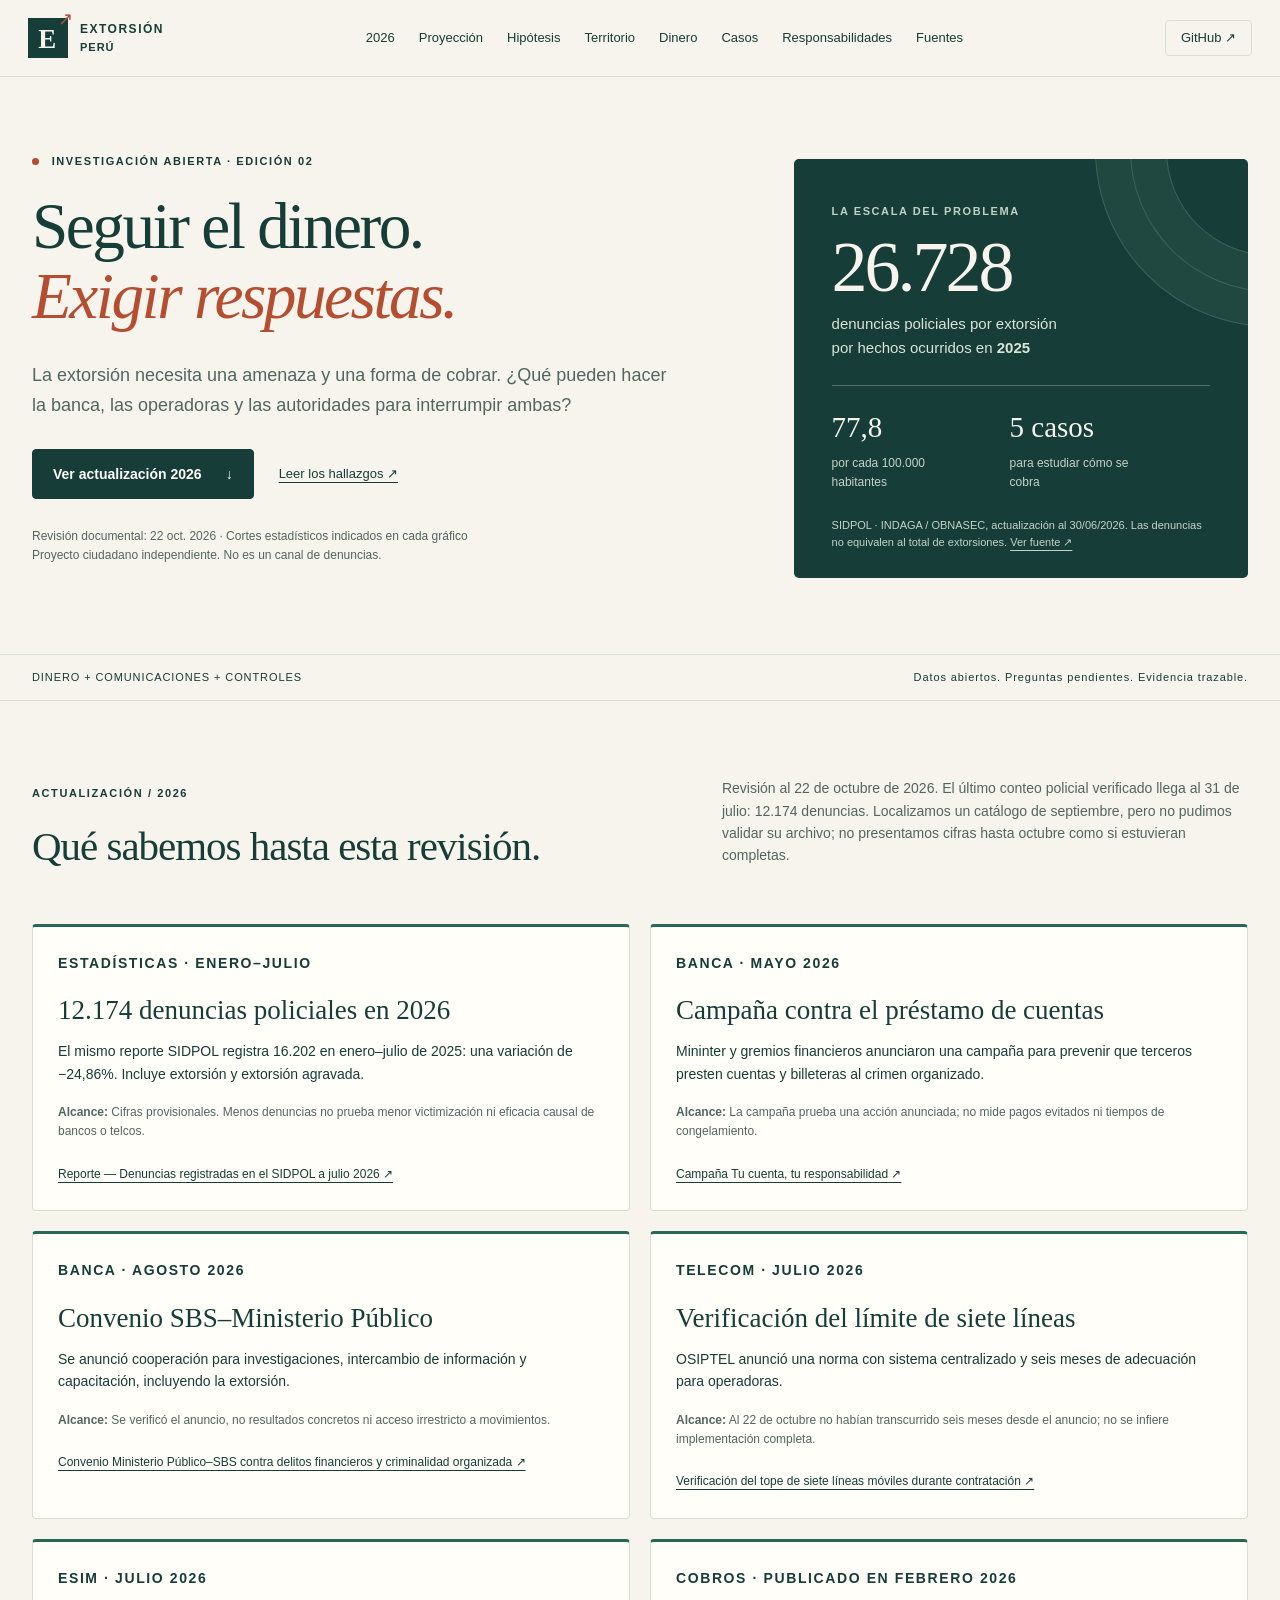
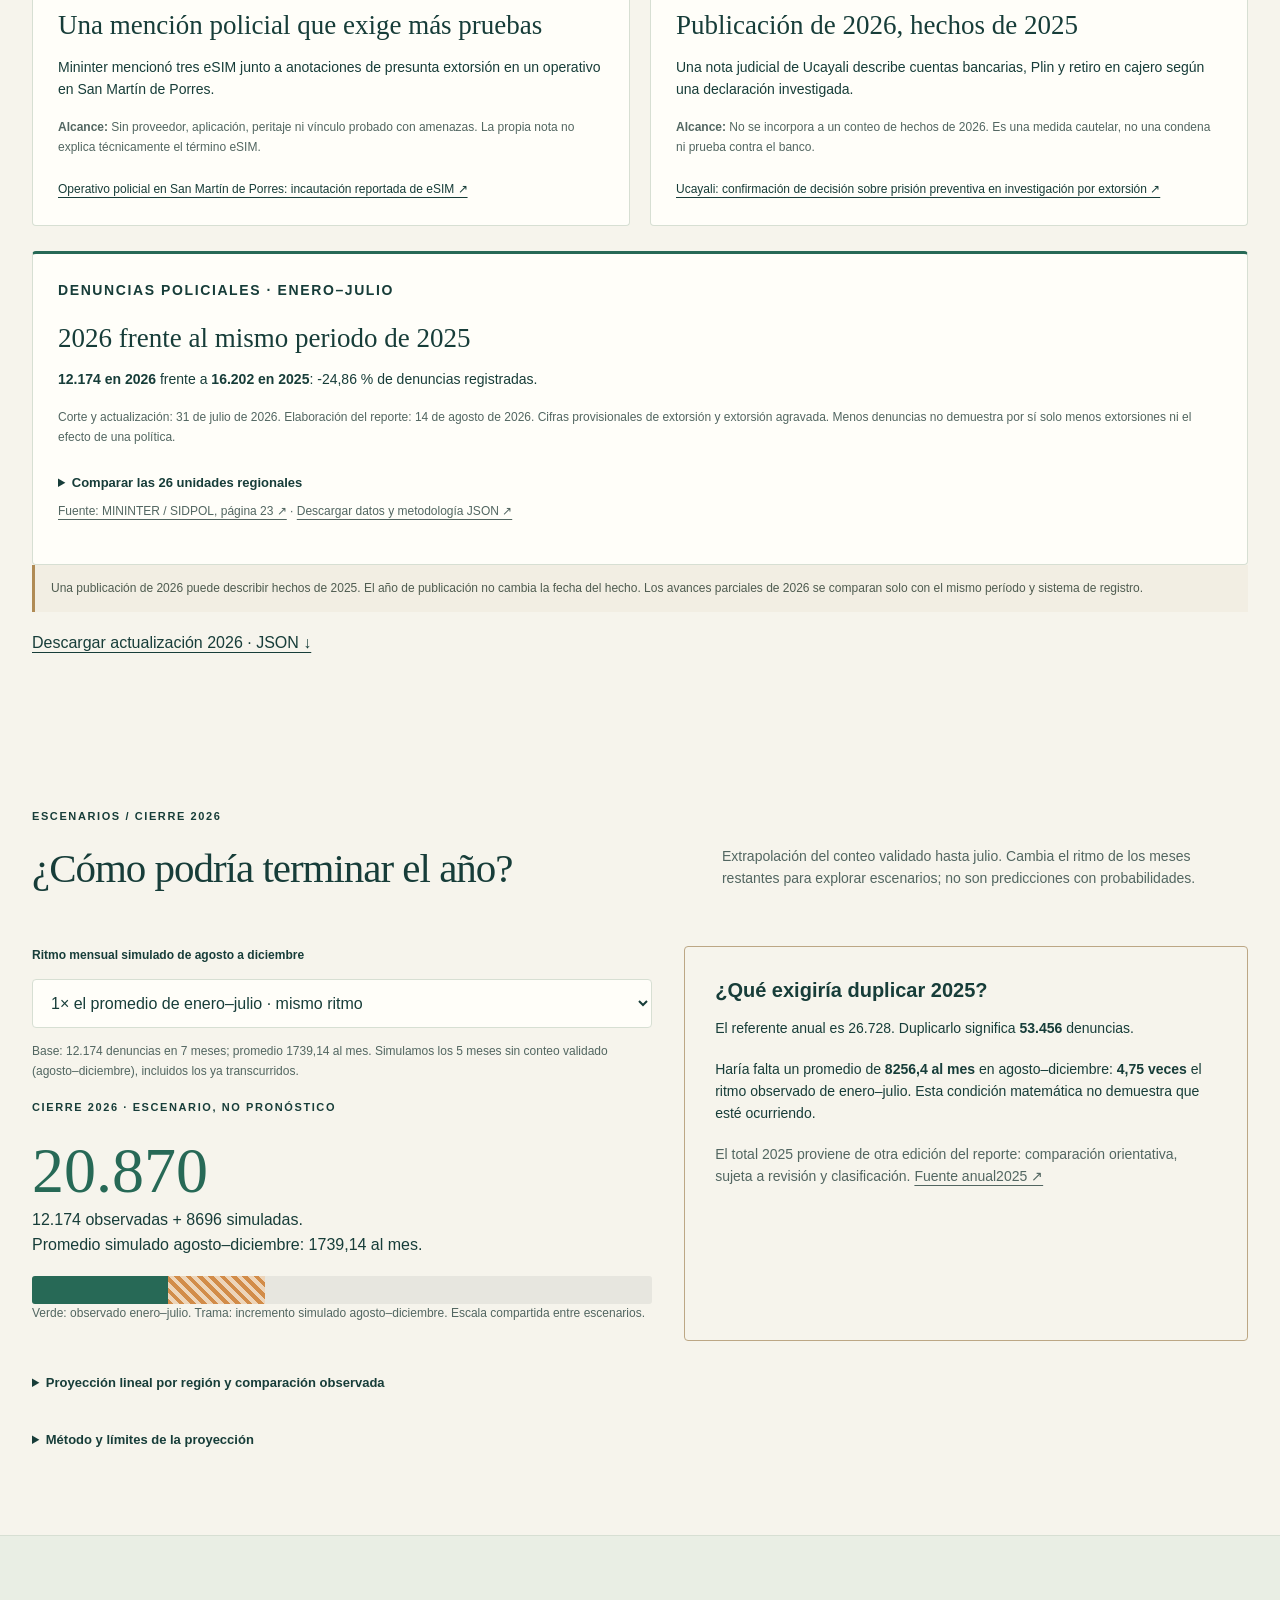
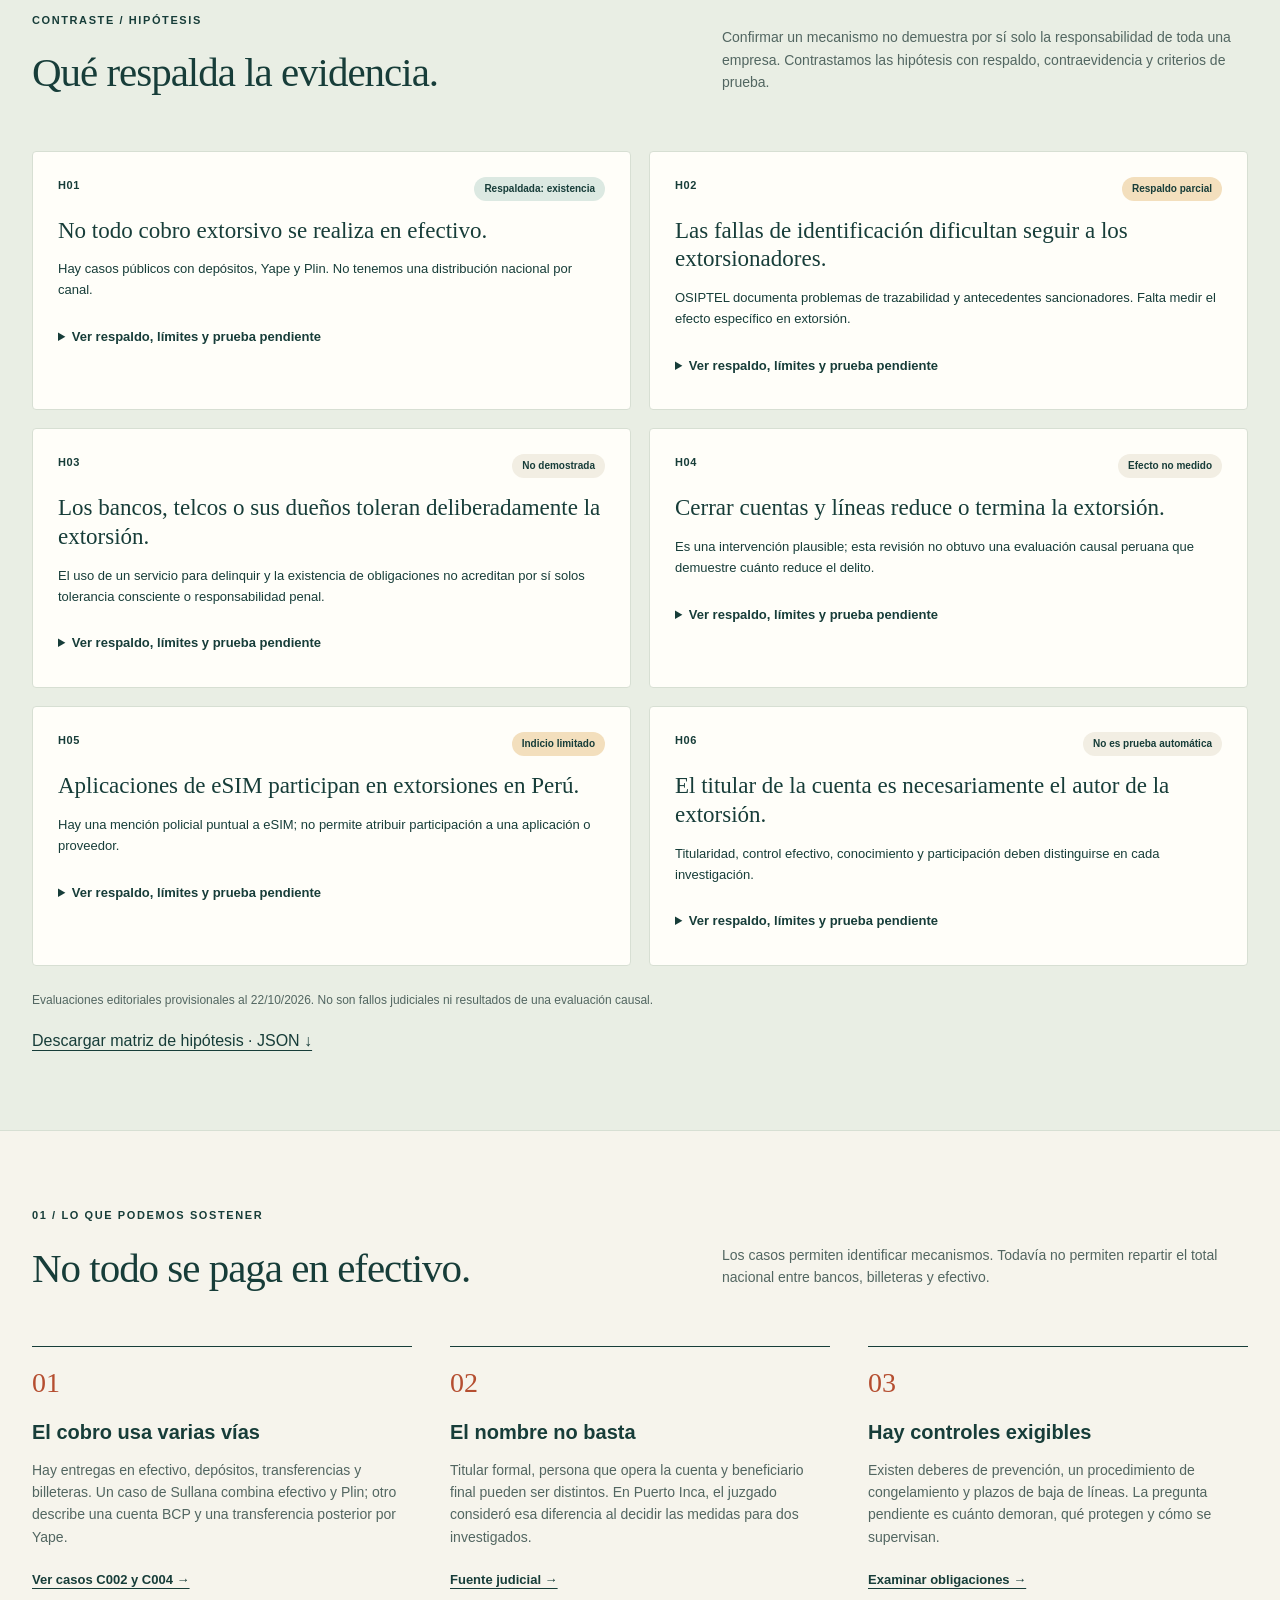
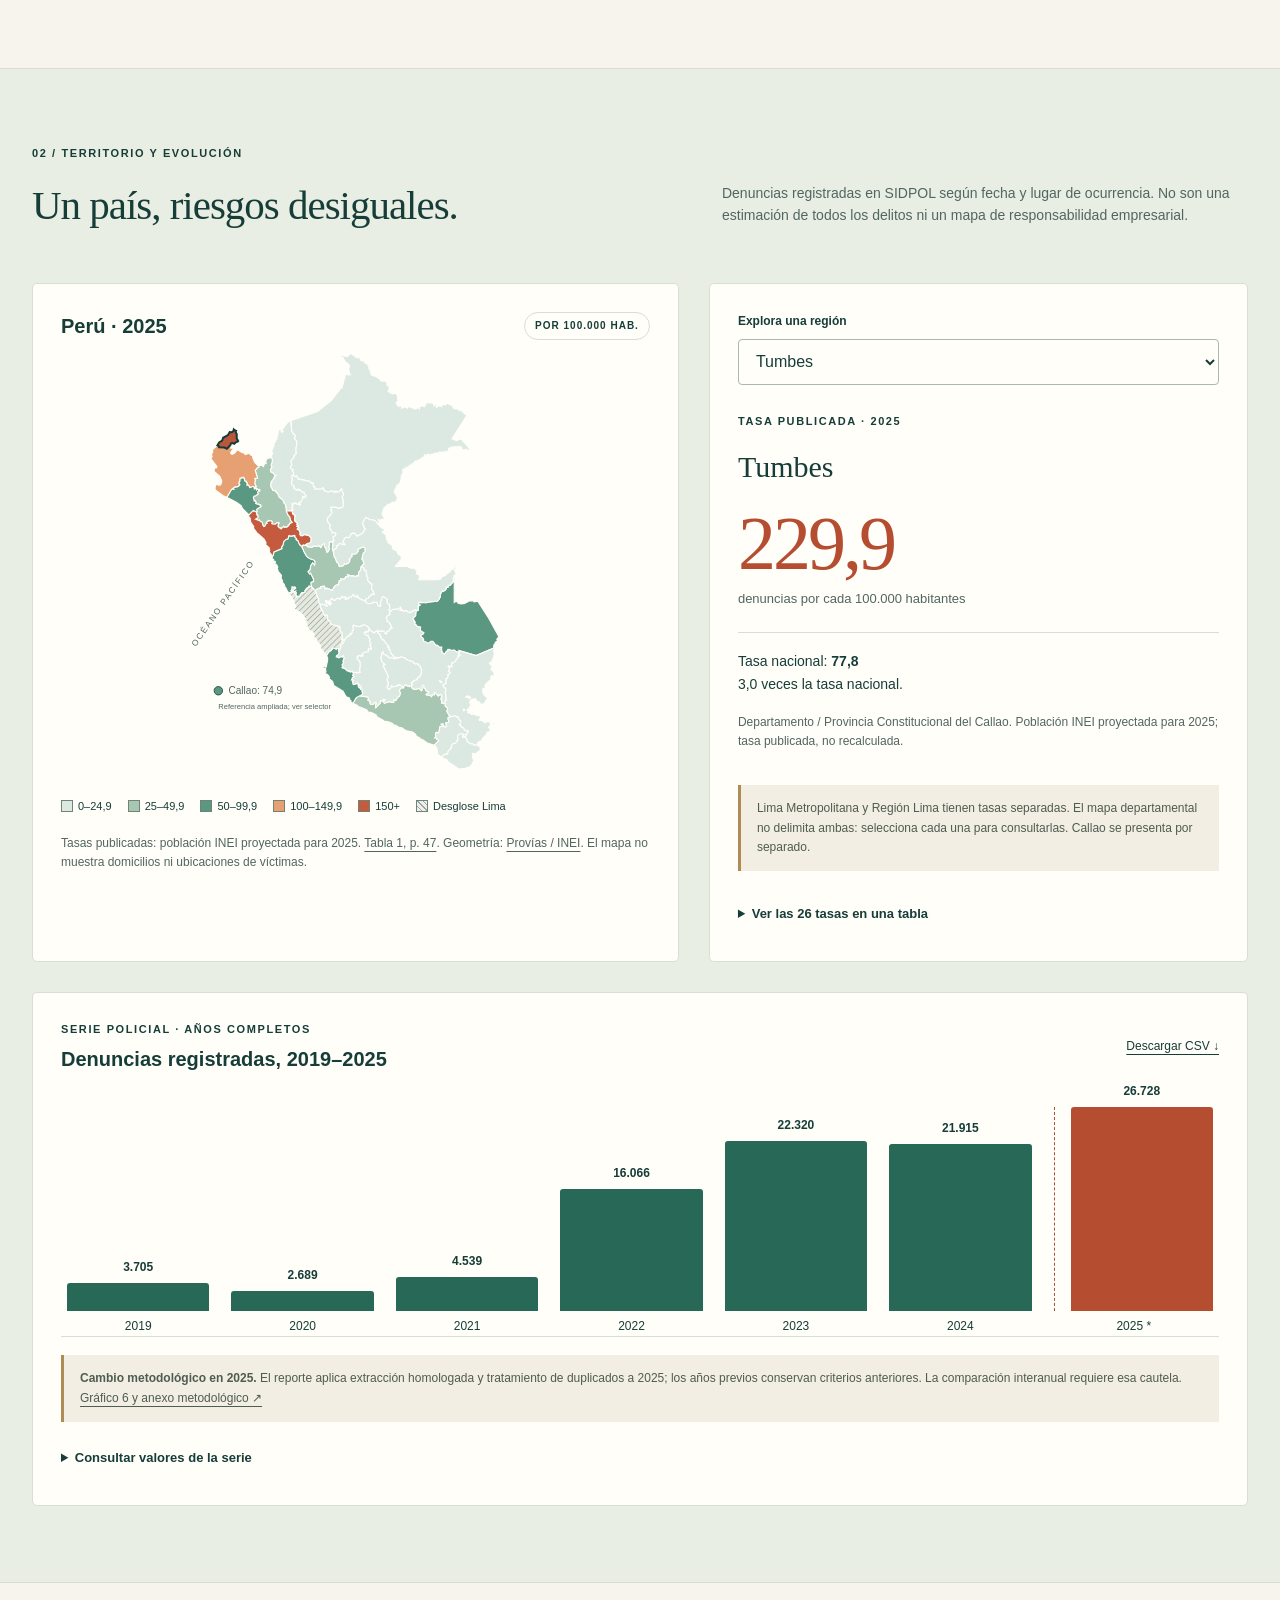
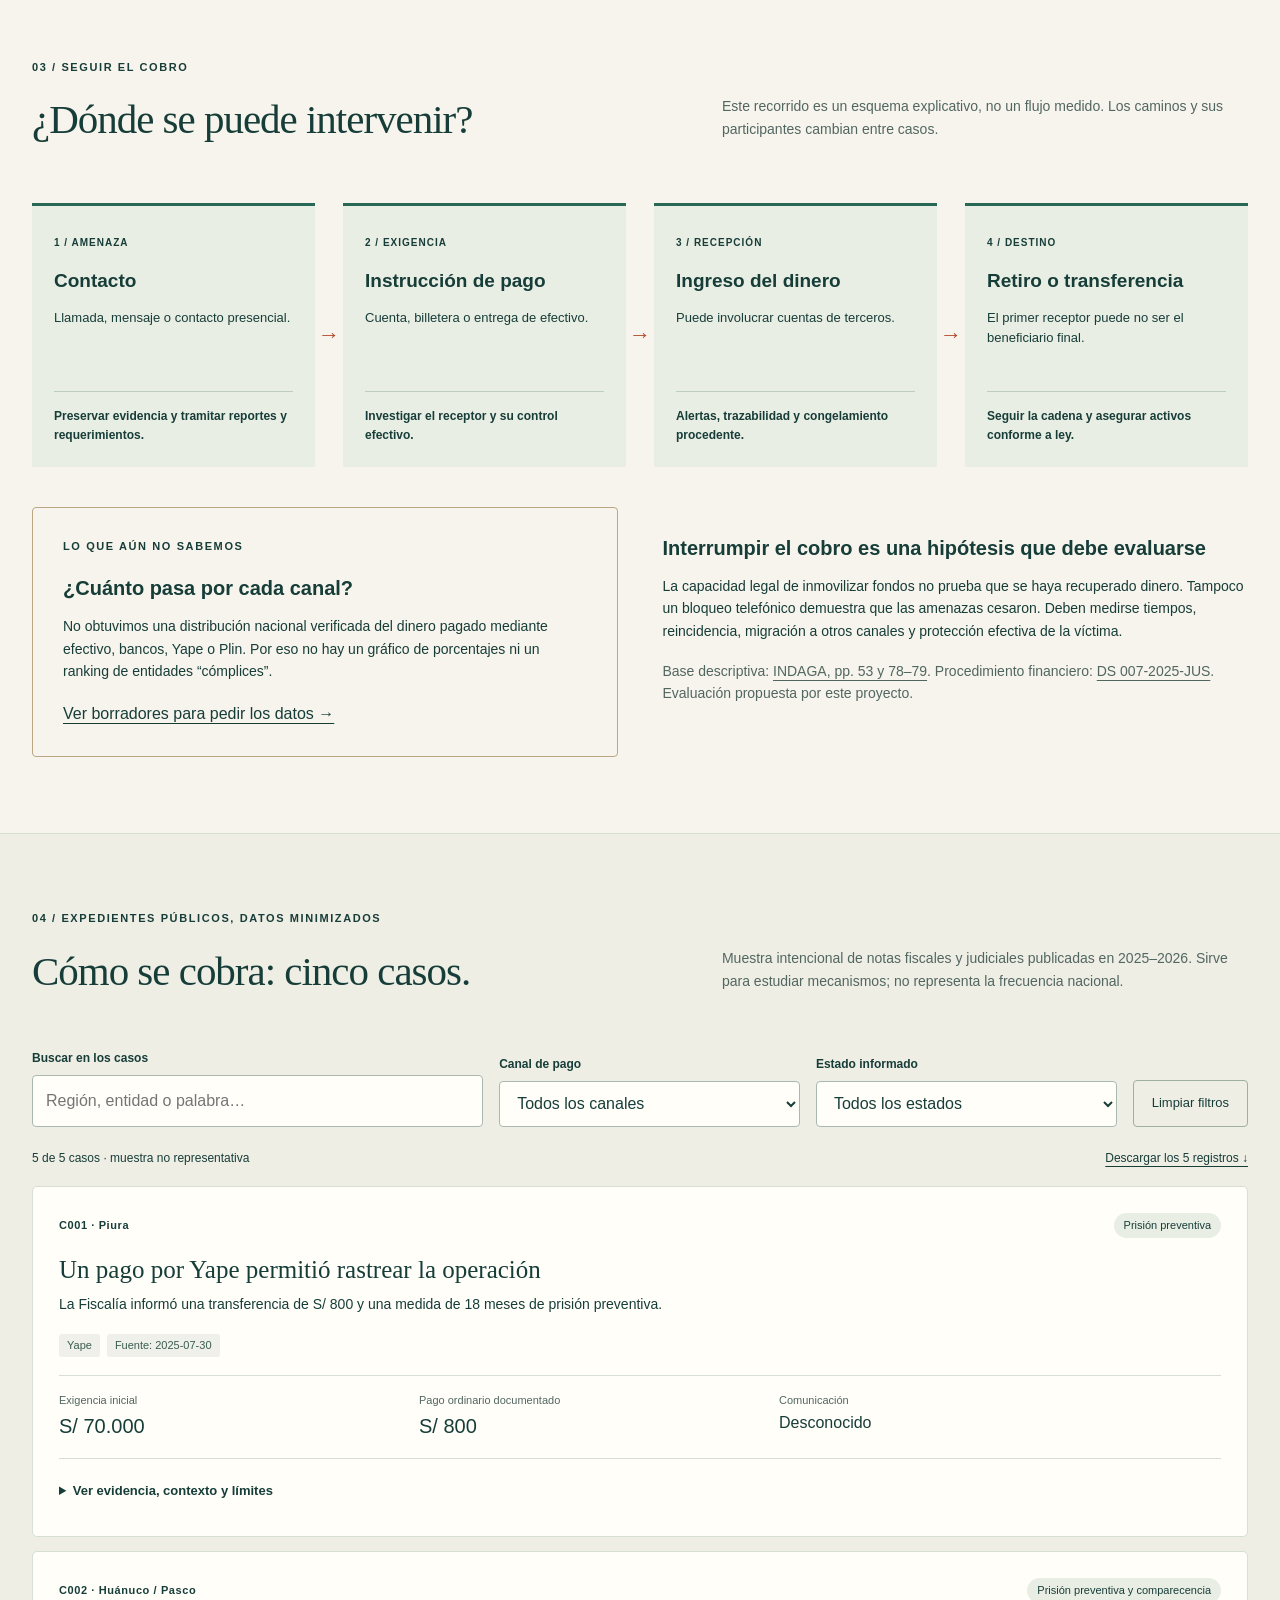
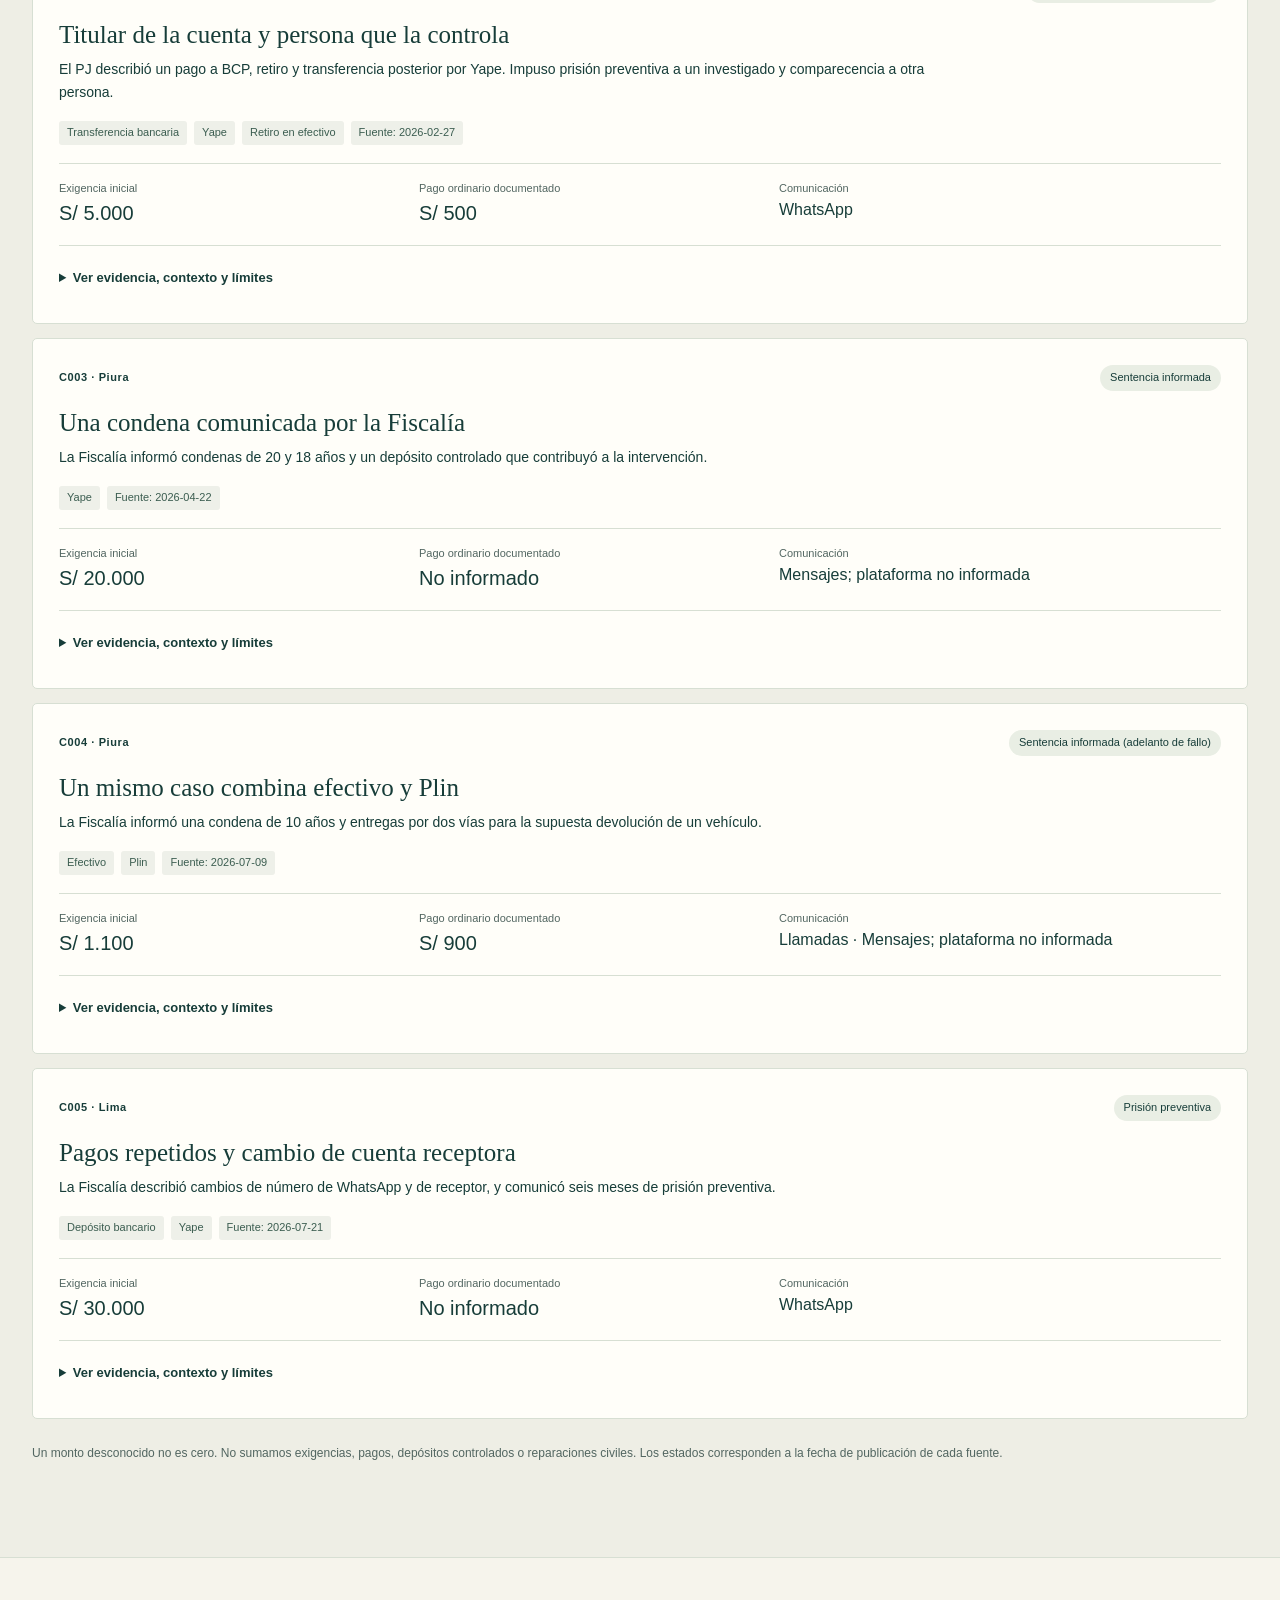
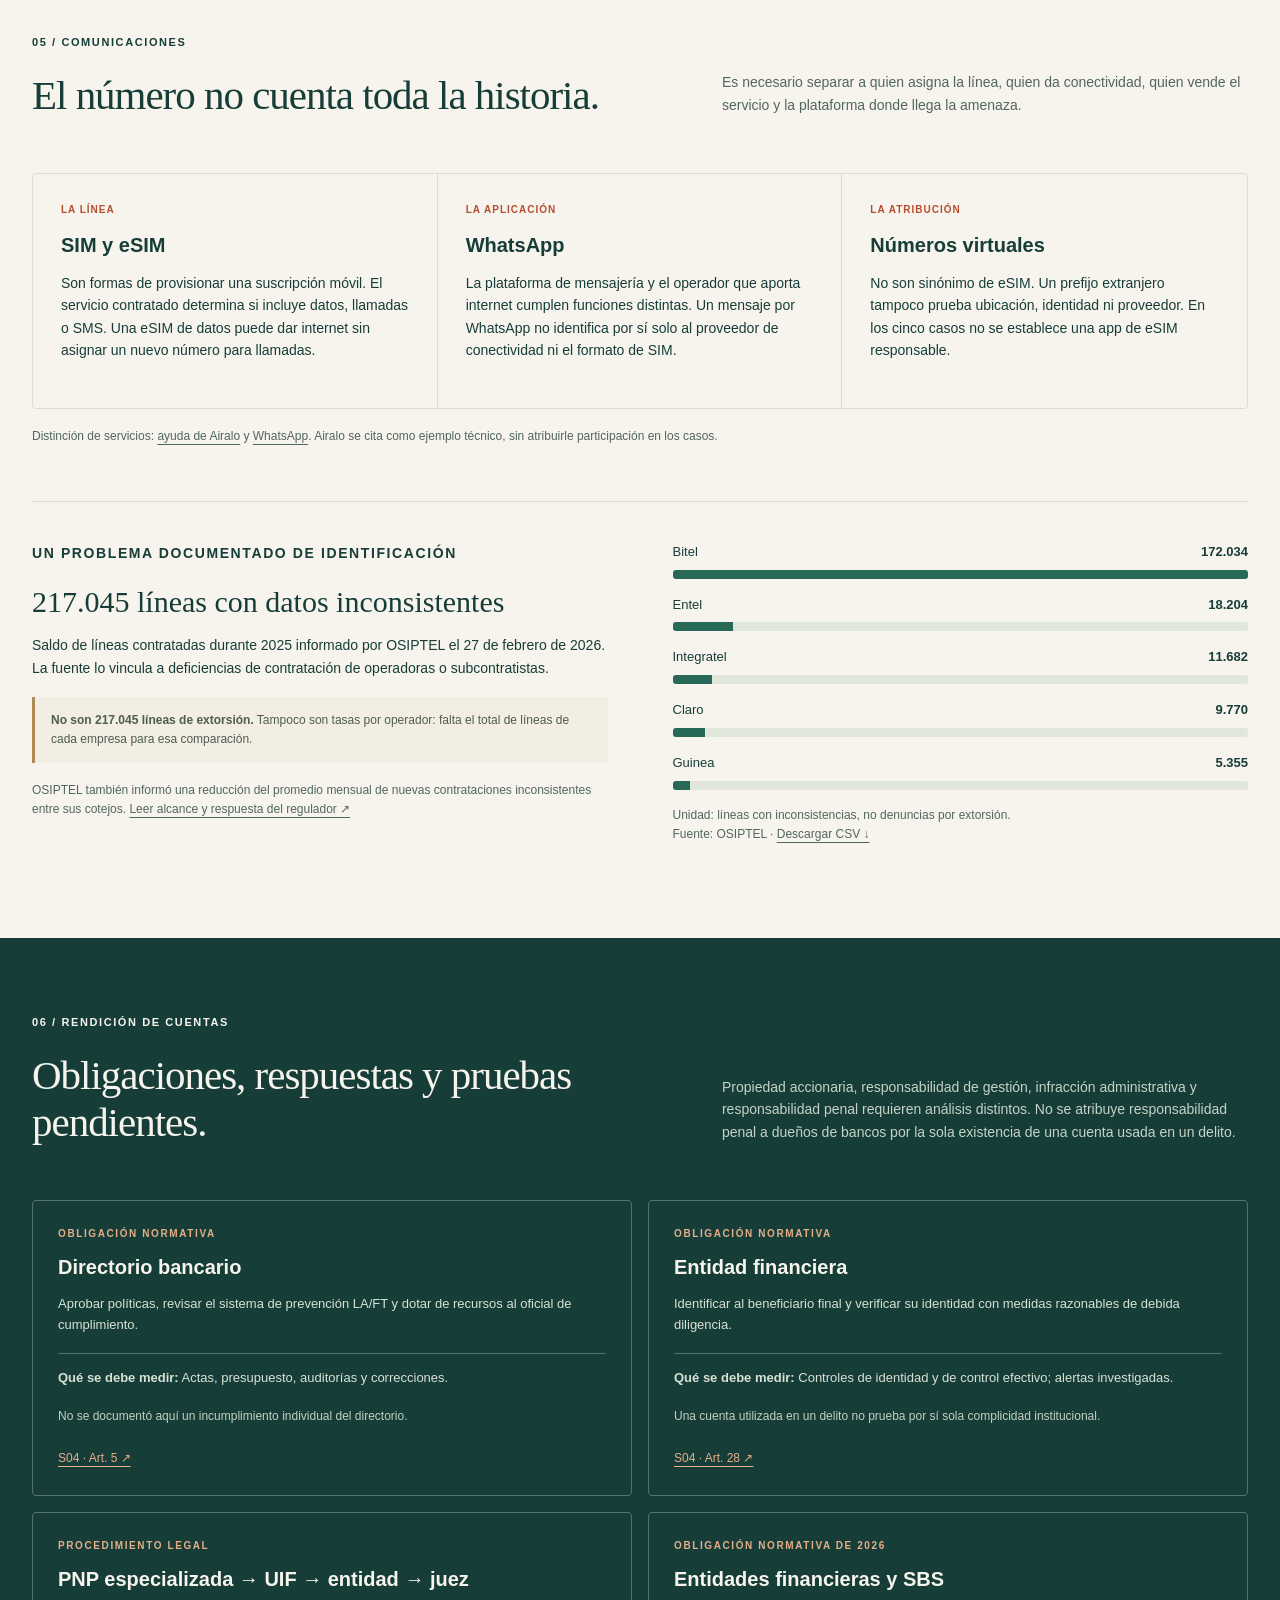
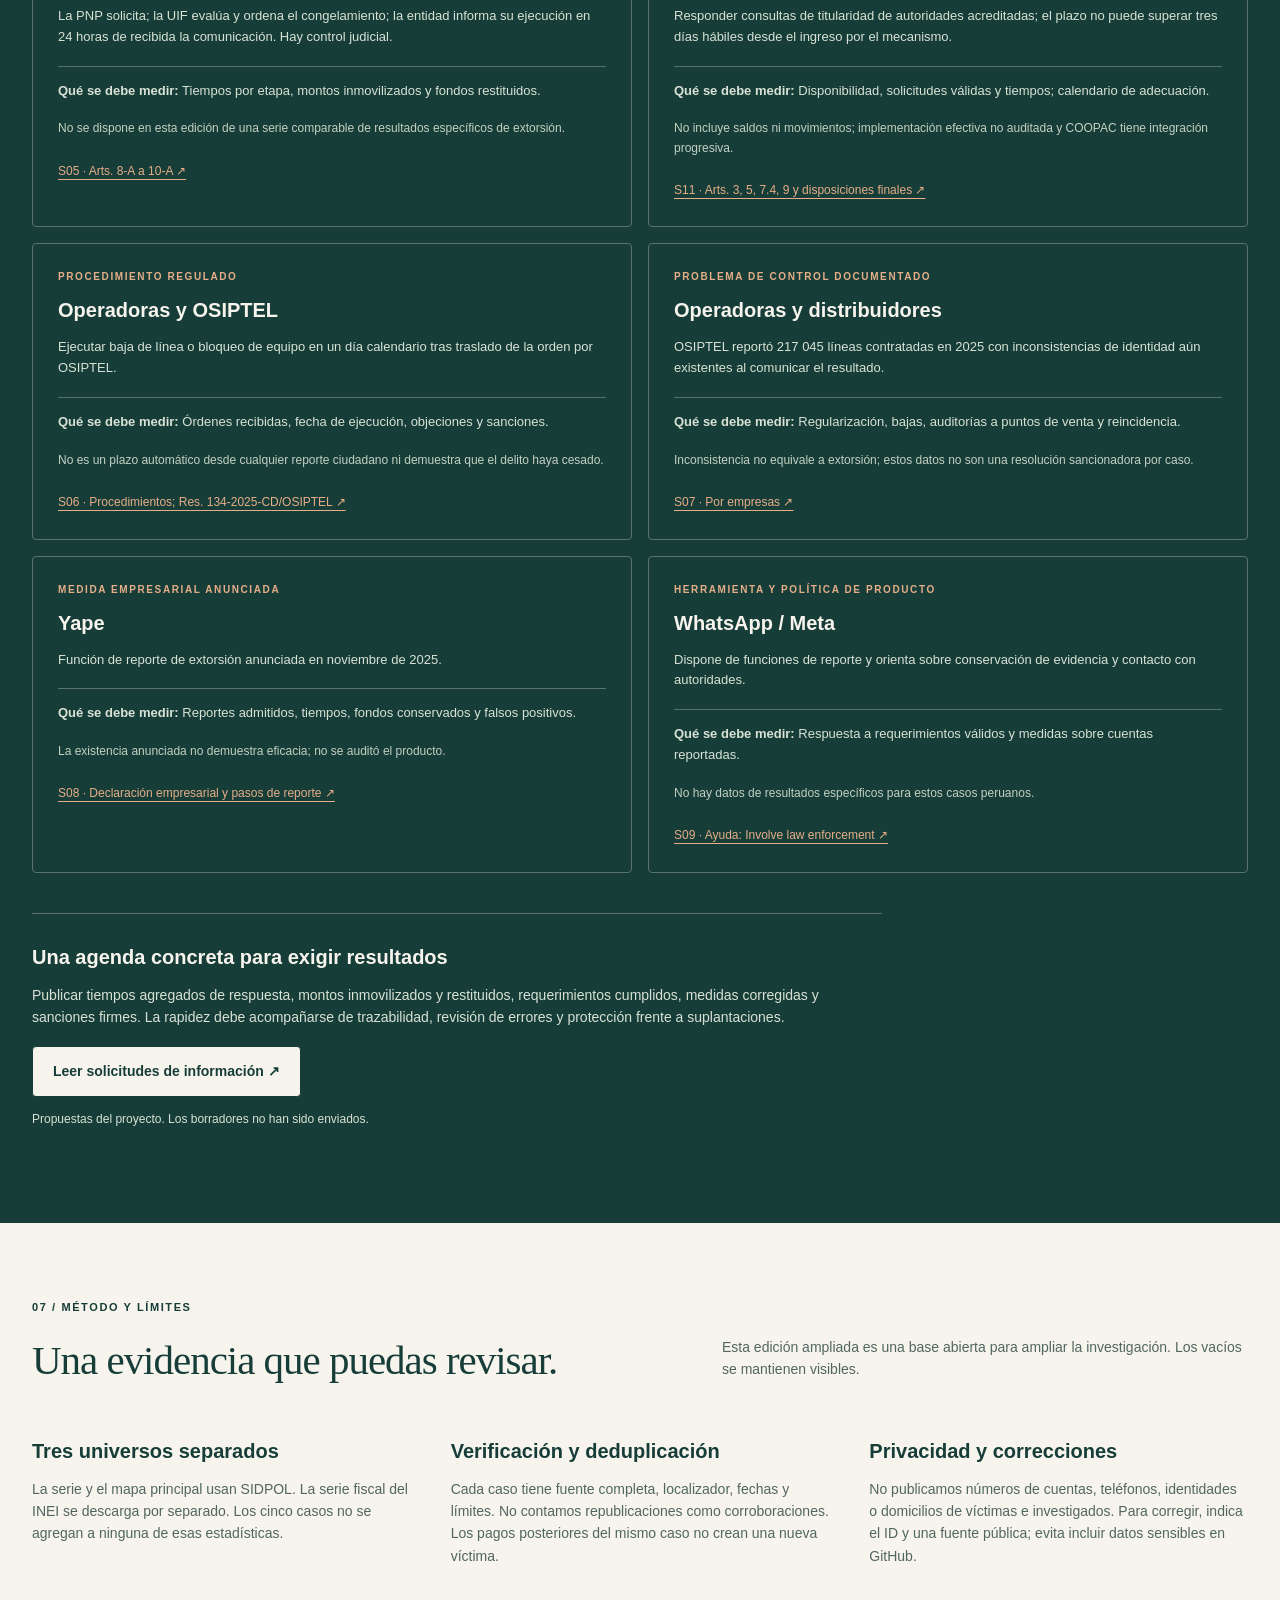
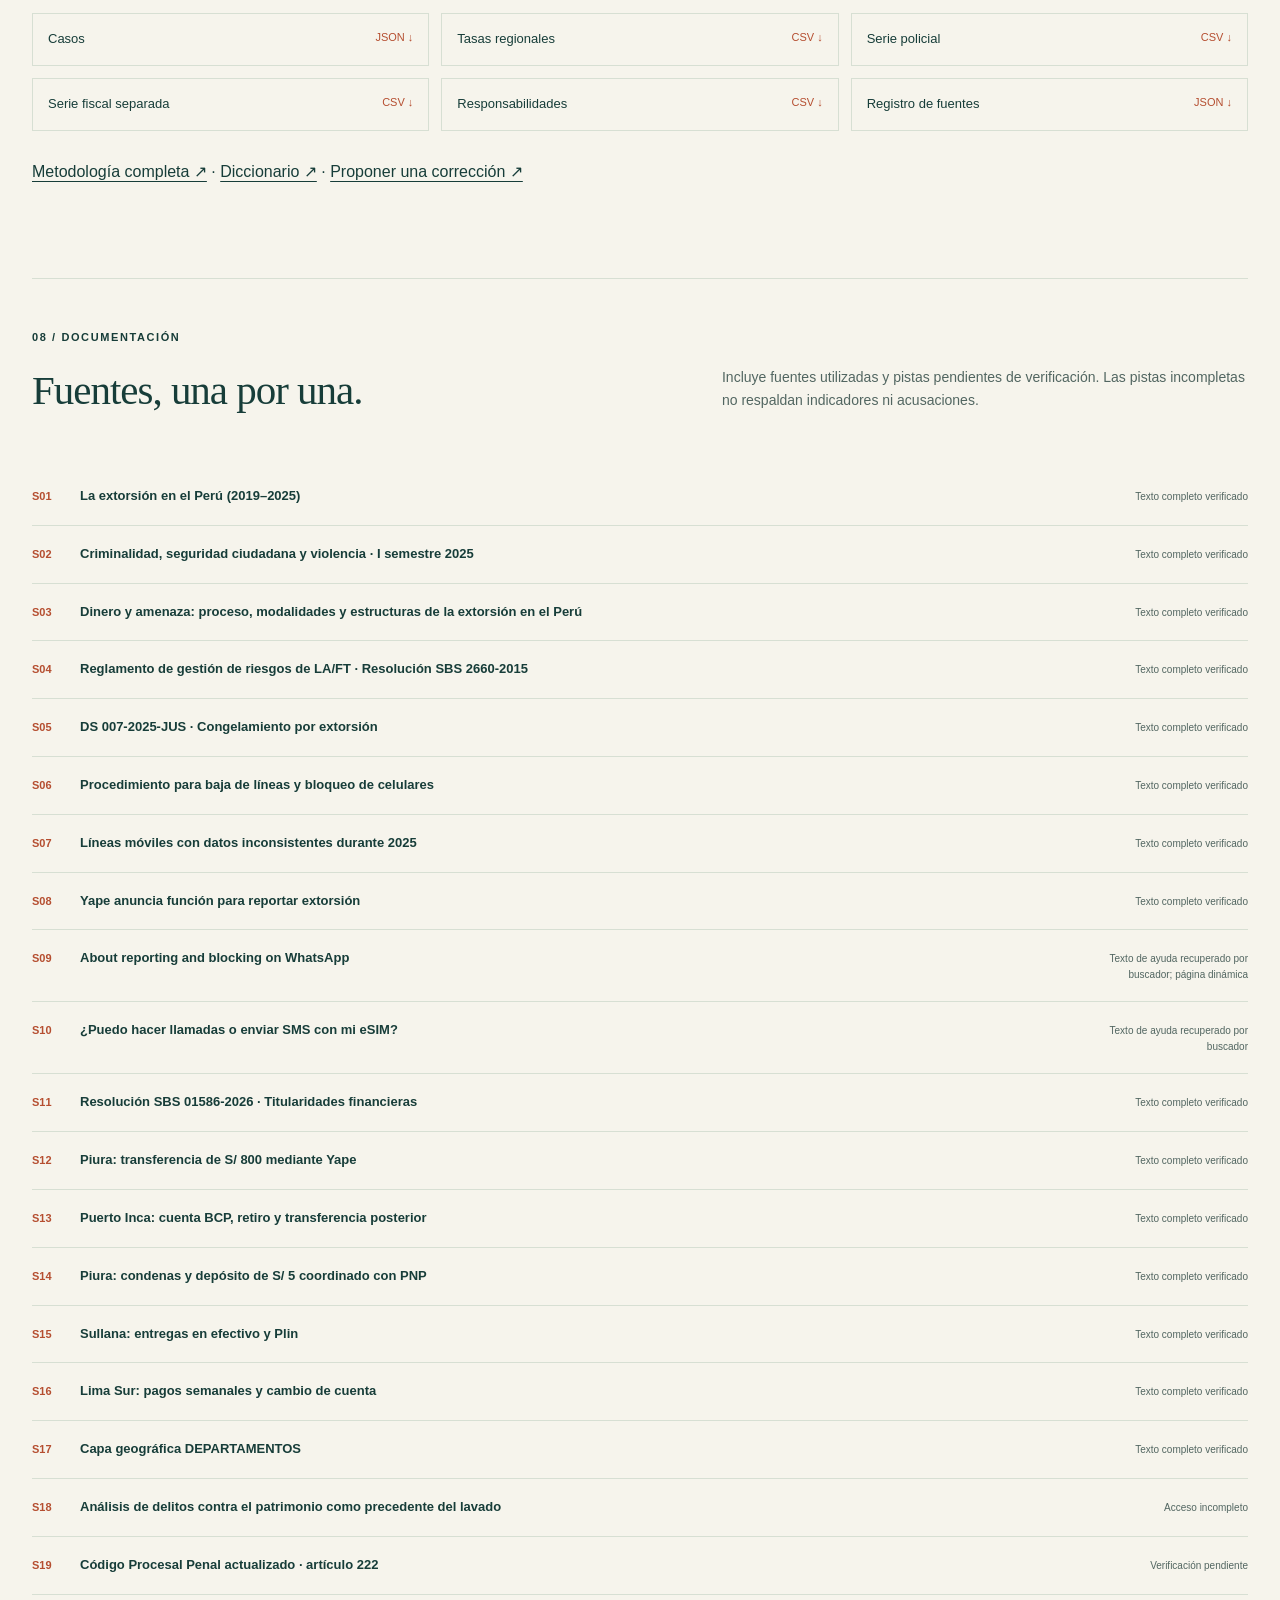
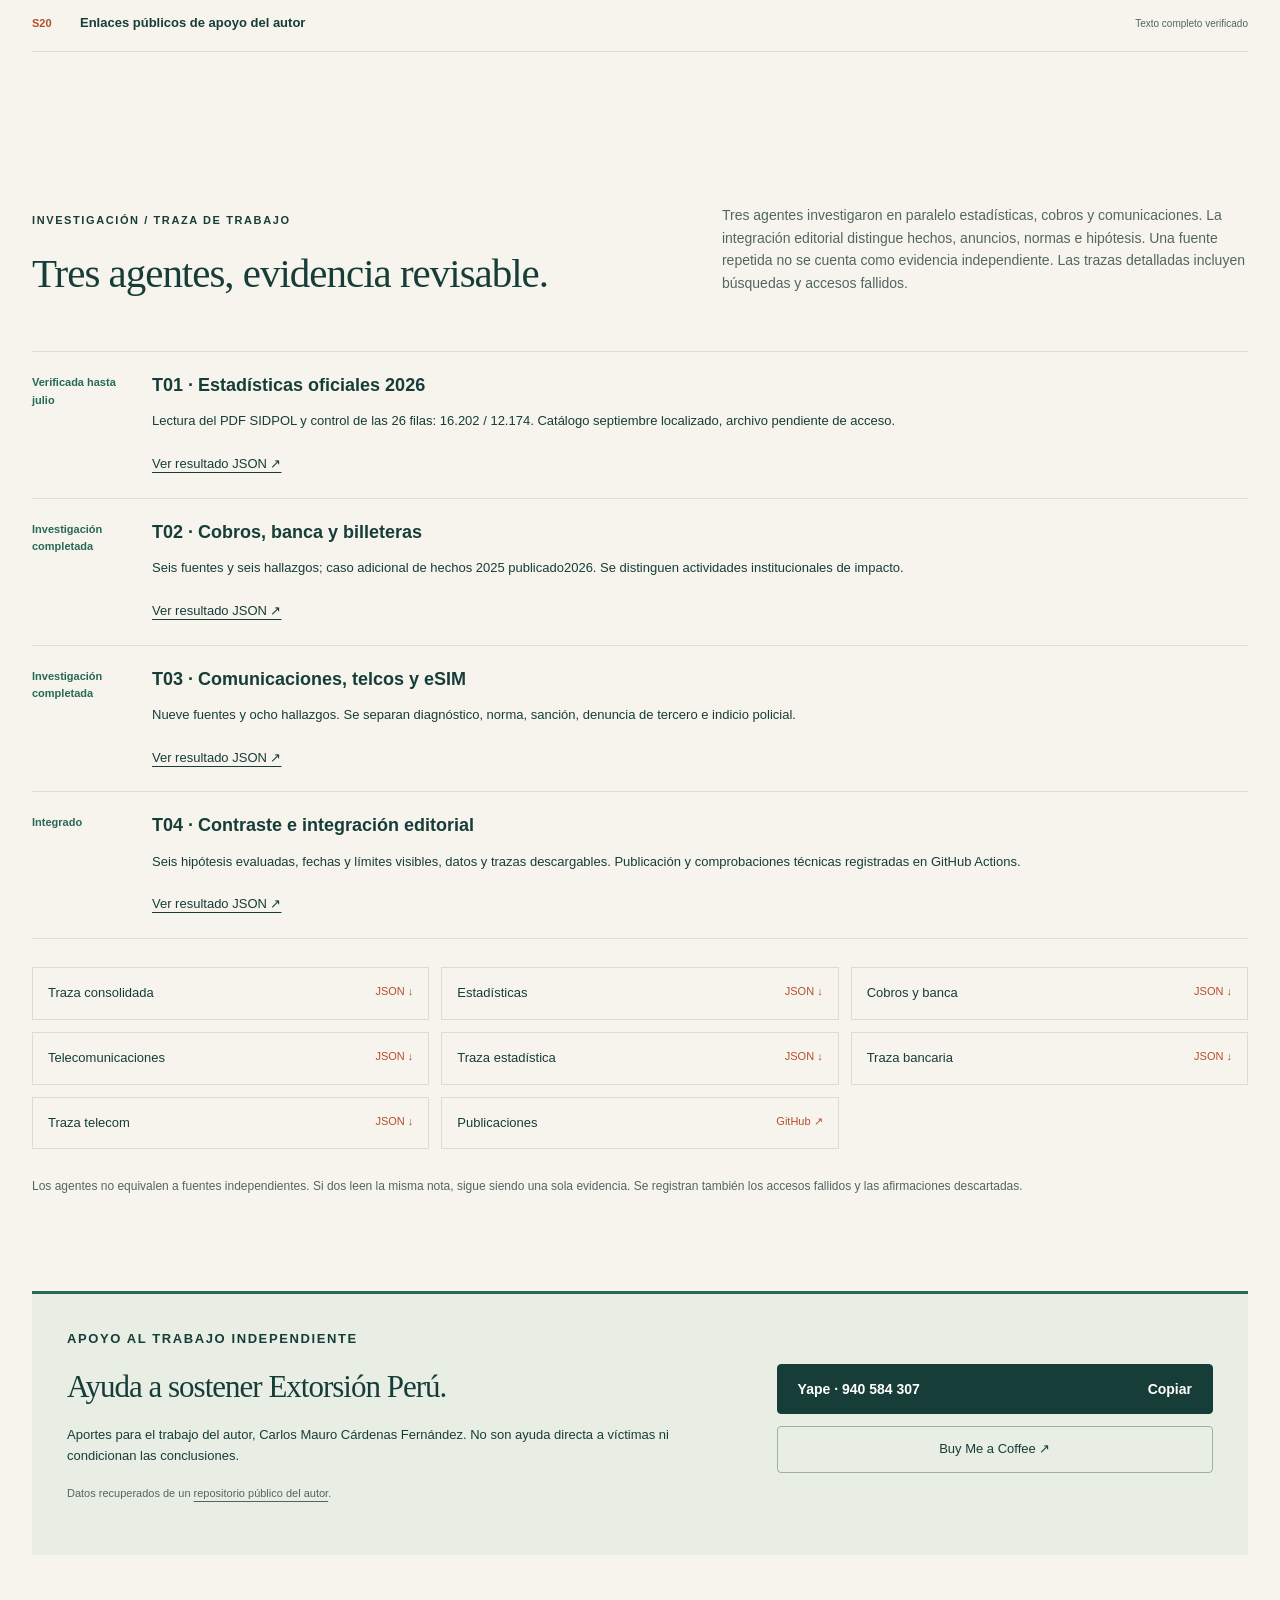
==== commit 9b1f4463: "Añade escenarios de cierre 2026 y umbral de duplicación" ====
--- a/index.html
+++ b/index.html
@@ -6,11 +6,11 @@
   <meta name="description" content="Observatorio independiente sobre extorsión en Perú: mapa regional, canales de cobro y comunicación, casos documentados y responsabilidades verificables.">
   <meta name="theme-color" content="#123e3b"><meta property="og:title" content="Extorsión Perú"><meta property="og:description" content="Dinero, comunicaciones y rendición de cuentas. Investigación abierta con fuentes verificables.">
   <link rel="icon" href="assets/favicon.svg" type="image/svg+xml"><link rel="stylesheet" href="assets/style.css">
-  <script src="assets/app.js" defer></script><script src="assets/research.js" defer></script>
+  <script src="assets/app.js" defer></script><script src="assets/research.js" defer></script><script src="assets/projection.js" defer></script>
 </head>
 <body>
 <a class="skip" href="#contenido">Saltar al contenido</a>
-<header><a class="brand" href="#inicio" aria-label="Extorsión Perú, inicio"><span class="brand-icon">E<span>↗</span></span><span>EXTORSIÓN<span class="brand-sub">PERÚ</span></span></a><nav aria-label="Principal"><a href="#actualidad">2026</a><a href="#contraste">Hipótesis</a><a href="#territorio">Territorio</a><a href="#dinero">Dinero</a><a href="#casos">Casos</a><a href="#responsabilidades">Responsabilidades</a><a href="#fuentes">Fuentes</a></nav><a class="repo-link" href="https://github.com/unimauro/extorsion-peru">GitHub ↗</a></header>
+<header><a class="brand" href="#inicio" aria-label="Extorsión Perú, inicio"><span class="brand-icon">E<span>↗</span></span><span>EXTORSIÓN<span class="brand-sub">PERÚ</span></span></a><nav aria-label="Principal"><a href="#actualidad">2026</a><a href="#proyeccion">Proyección</a><a href="#contraste">Hipótesis</a><a href="#territorio">Territorio</a><a href="#dinero">Dinero</a><a href="#casos">Casos</a><a href="#responsabilidades">Responsabilidades</a><a href="#fuentes">Fuentes</a></nav><a class="repo-link" href="https://github.com/unimauro/extorsion-peru">GitHub ↗</a></header>
 <main id="contenido">
 <section class="hero wrap" id="inicio">
   <div class="hero-copy"><p class="eyebrow"><span class="live-dot"></span> INVESTIGACIÓN ABIERTA · EDICIÓN 02</p><h1>Seguir el dinero.<br><em>Exigir respuestas.</em></h1><p class="lede">La extorsión necesita una amenaza y una forma de cobrar. ¿Qué pueden hacer la banca, las operadoras y las autoridades para interrumpir ambas?</p><div class="actions"><a class="button" href="#actualidad">Ver actualización 2026 <span>↓</span></a><a class="text-link" href="#hallazgos">Leer los hallazgos ↗</a></div><p class="micro">Revisión documental: 22 oct. 2026 · Cortes estadísticos indicados en cada gráfico<br>Proyecto ciudadano independiente. No es un canal de denuncias.</p></div>
@@ -20,6 +20,7 @@
 
 
 <section class="wrap section" id="actualidad"><div class="section-head"><div><p class="eyebrow">ACTUALIZACIÓN / 2026</p><h2>Qué sabemos hasta esta revisión.</h2></div><p id="cutoff-explainer">Revisión al 22 de octubre de 2026. Cada indicador distingue la fecha de publicación y el período al que se refiere.</p></div><div id="update-findings" class="update-grid"></div><p class="note">Una publicación de 2026 puede describir hechos de 2025. El año de publicación no cambia la fecha del hecho. Los avances parciales de 2026 se comparan solo con el mismo período y sistema de registro.</p><a href="data/actualizacion_2026.json" download>Descargar actualización 2026 · JSON ↓</a><p id="research-error" class="note" hidden>No se pudo cargar la actualización. Consulta los JSON y la traza en el repositorio.</p></section>
+<section class="wrap section" id="proyeccion"><div class="section-head"><div><p class="eyebrow">ESCENARIOS / CIERRE 2026</p><h2>¿Cómo podría terminar el año?</h2></div><p>Extrapolación del conteo validado hasta julio. Cambia el ritmo de los meses restantes para explorar escenarios; no son predicciones con probabilidades.</p></div><div id="projection-content"></div></section>
 <section class="section contrast-section" id="contraste"><div class="wrap"><div class="section-head"><div><p class="eyebrow">CONTRASTE / HIPÓTESIS</p><h2>Qué respalda la evidencia.</h2></div><p>Confirmar un mecanismo no demuestra por sí solo la responsabilidad de toda una empresa. Contrastamos las hipótesis con respaldo, contraevidencia y criterios de prueba.</p></div><div id="hypotheses" class="hypothesis-grid"></div><p class="micro">Evaluaciones editoriales provisionales al 22/10/2026. No son fallos judiciales ni resultados de una evaluación causal.</p><a href="data/hipotesis.json" download>Descargar matriz de hipótesis · JSON ↓</a></div></section>
 
 <section class="wrap section" id="hallazgos"><div class="section-head"><div><p class="eyebrow">01 / LO QUE PODEMOS SOSTENER</p><h2>No todo se paga en efectivo.</h2></div><p>Los casos permiten identificar mecanismos. Todavía no permiten repartir el total nacional entre bancos, billeteras y efectivo.</p></div><div class="findings"><article><span class="index">01</span><h3>El cobro usa varias vías</h3><p>Hay entregas en efectivo, depósitos, transferencias y billeteras. Un caso de Sullana combina efectivo y Plin; otro describe una cuenta BCP y una transferencia posterior por Yape.</p><a href="#casos">Ver casos C002 y C004 →</a></article><article><span class="index">02</span><h3>El nombre no basta</h3><p>Titular formal, persona que opera la cuenta y beneficiario final pueden ser distintos. En Puerto Inca, el juzgado consideró esa diferencia al decidir las medidas para dos investigados.</p><a href="#S13">Fuente judicial →</a></article><article><span class="index">03</span><h3>Hay controles exigibles</h3><p>Existen deberes de prevención, un procedimiento de congelamiento y plazos de baja de líneas. La pregunta pendiente es cuánto demoran, qué protegen y cómo se supervisan.</p><a href="#responsabilidades">Examinar obligaciones →</a></article></div></section>
--- a/assets/style.css
+++ b/assets/style.css
@@ -6,3 +6,5 @@
 @media print{header,.support,.filters,.actions{display:none}.section{padding-block:20px}.wrap{width:100%}.responsibility-section{background:white;color:black}.obligation p,.obligation .limit{color:black}.source{break-inside:avoid}}
 
 .update-grid{display:grid;grid-template-columns:repeat(2,1fr);gap:20px;margin-bottom:25px}.update-finding{padding:25px;border:1px solid var(--line);border-top:3px solid var(--green);background:var(--white);border-radius:4px}.update-finding h3{font:27px/1.2 var(--serif)}.update-finding p{font-size:14px}.update-finding .micro{font-size:12px}.update-finding a{font-size:12px}.contrast-section{background:#e9eee4;border-block:1px solid var(--line)}.hypothesis-grid{display:grid;grid-template-columns:repeat(2,1fr);gap:18px;margin-bottom:25px}.hypothesis{background:var(--white);padding:25px;border:1px solid var(--line);border-radius:4px}.hypothesis-top{display:flex;justify-content:space-between;gap:15px;margin-bottom:16px}.verdict{font-size:10px;font-weight:700;background:#f2eee3;padding:4px 10px;border-radius:20px;text-align:right}.verdict.supported{background:#dce9e2}.verdict.partial{background:#f3dfbd}.hypothesis h3{font:23px/1.25 var(--serif)}.hypothesis p{font-size:13px}.hypothesis details p{color:var(--muted);margin-top:12px}.evidence-links{display:flex;gap:12px;flex-wrap:wrap;font-size:12px}.trace-tasks{list-style:none;padding:0;border-top:1px solid var(--line)}.trace-tasks li{display:grid;grid-template-columns:100px 1fr;gap:20px;padding:22px 0;border-bottom:1px solid var(--line)}.trace-tasks h3{font-size:18px}.trace-tasks p,.trace-tasks a{font-size:13px}.trace-state{font-size:11px;font-weight:700;color:var(--green)}#research-error[hidden]{display:none}@media(max-width:760px){.update-grid,.hypothesis-grid{grid-template-columns:1fr}.trace-tasks li{grid-template-columns:1fr;gap:6px}.hypothesis,.update-finding{padding:20px}}@media(min-width:761px) and (max-width:1150px){header{flex-wrap:wrap}header nav{order:3;flex:0 0 100%;justify-content:center}}
+
+.projection-layout{display:grid;grid-template-columns:1.1fr 1fr;gap:32px;margin-bottom:24px}.projection-layout select{display:block;width:100%;margin:14px 0;padding:14px;font:inherit;border:1px solid var(--line);background:var(--white);color:var(--ink)}.projection-total{font:64px/1.1 var(--serif);color:var(--green)}.projection-bars{display:flex;height:28px;background:#e7e6df;border-radius:3px;overflow:hidden}.projection-bars span{background:var(--green)}.projection-bars .simulated{background:repeating-linear-gradient(45deg,#d28c49,#d28c49 4px,#edd5ba 4px,#edd5ba 8px)}.projection-table{overflow-x:auto}.projection-table table{width:100%;min-width:530px}.projection-table th{text-align:left}.projection-table th,.projection-table td{padding:12px;border-bottom:1px solid var(--line)}#projection-content details{margin-top:20px}#projection-content li{margin-bottom:10px}@media(max-width:760px){.projection-layout{grid-template-columns:1fr}.projection-total{font-size:52px}}
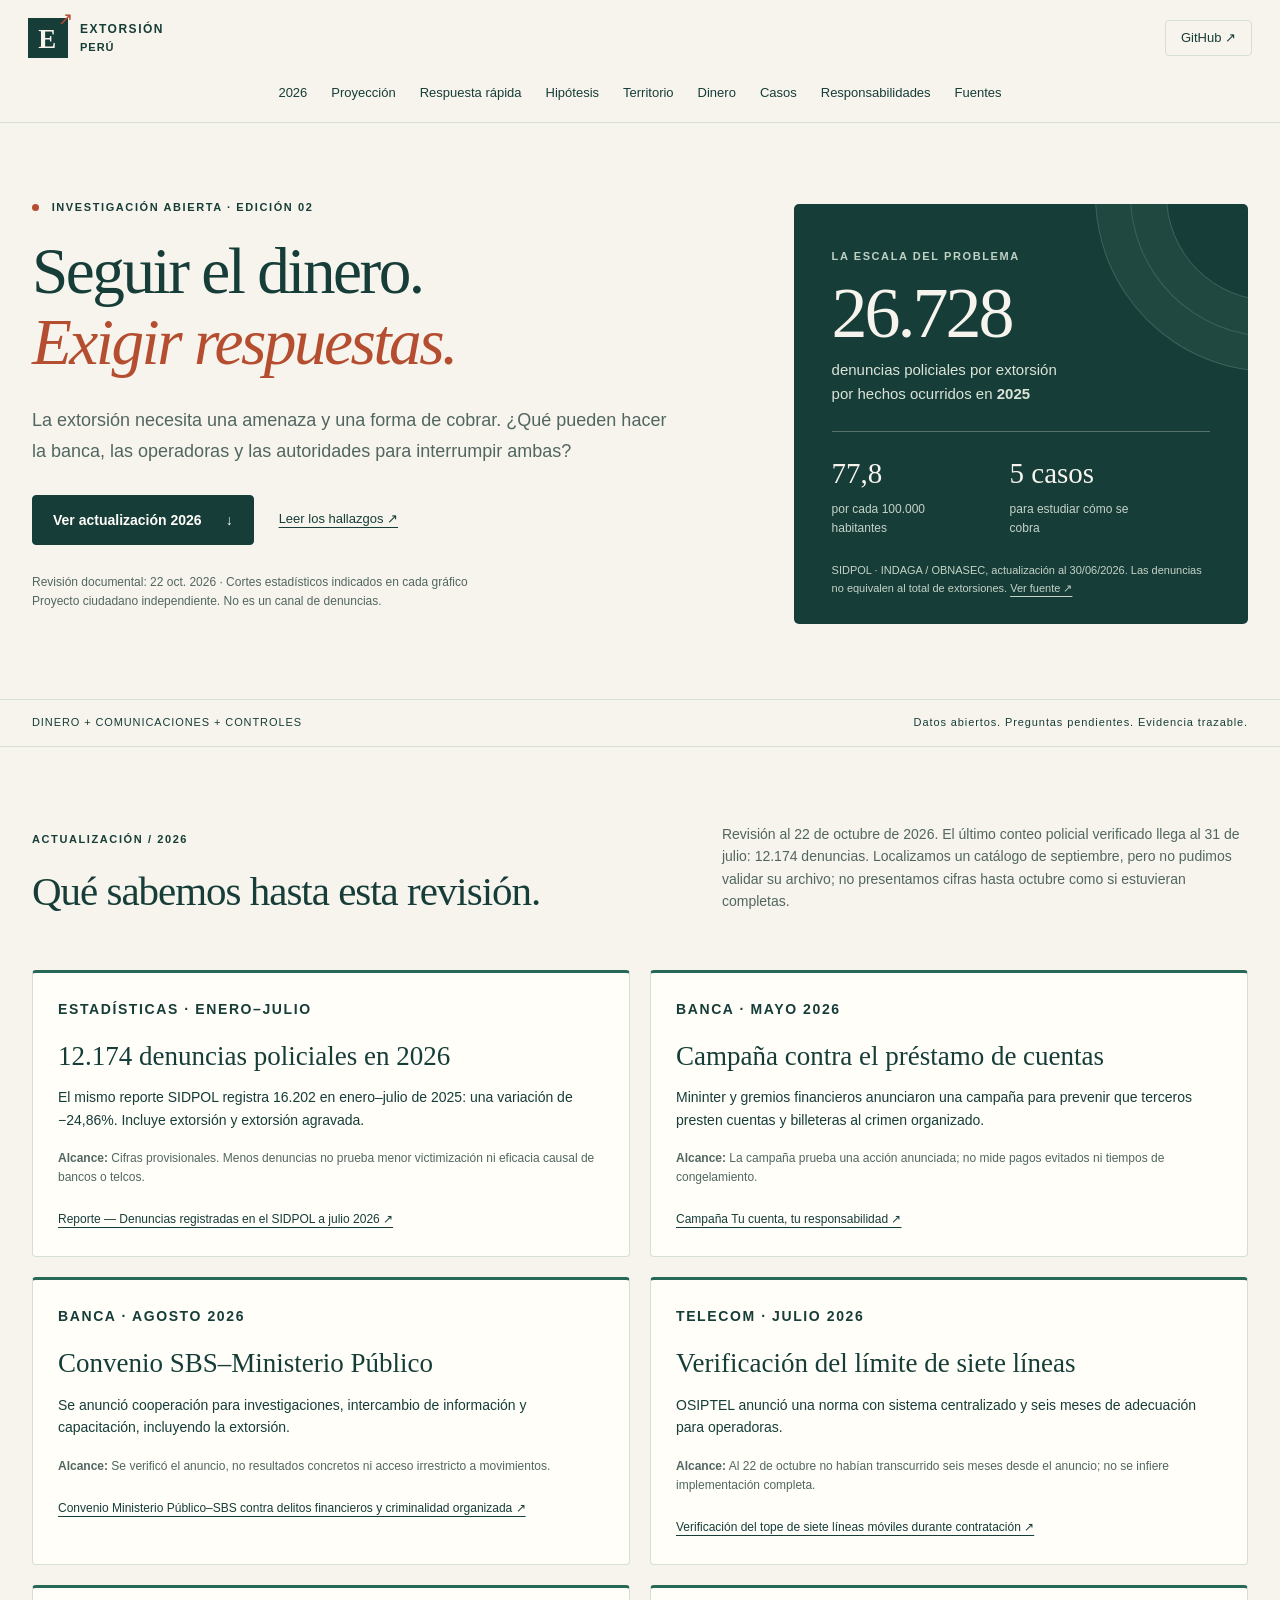
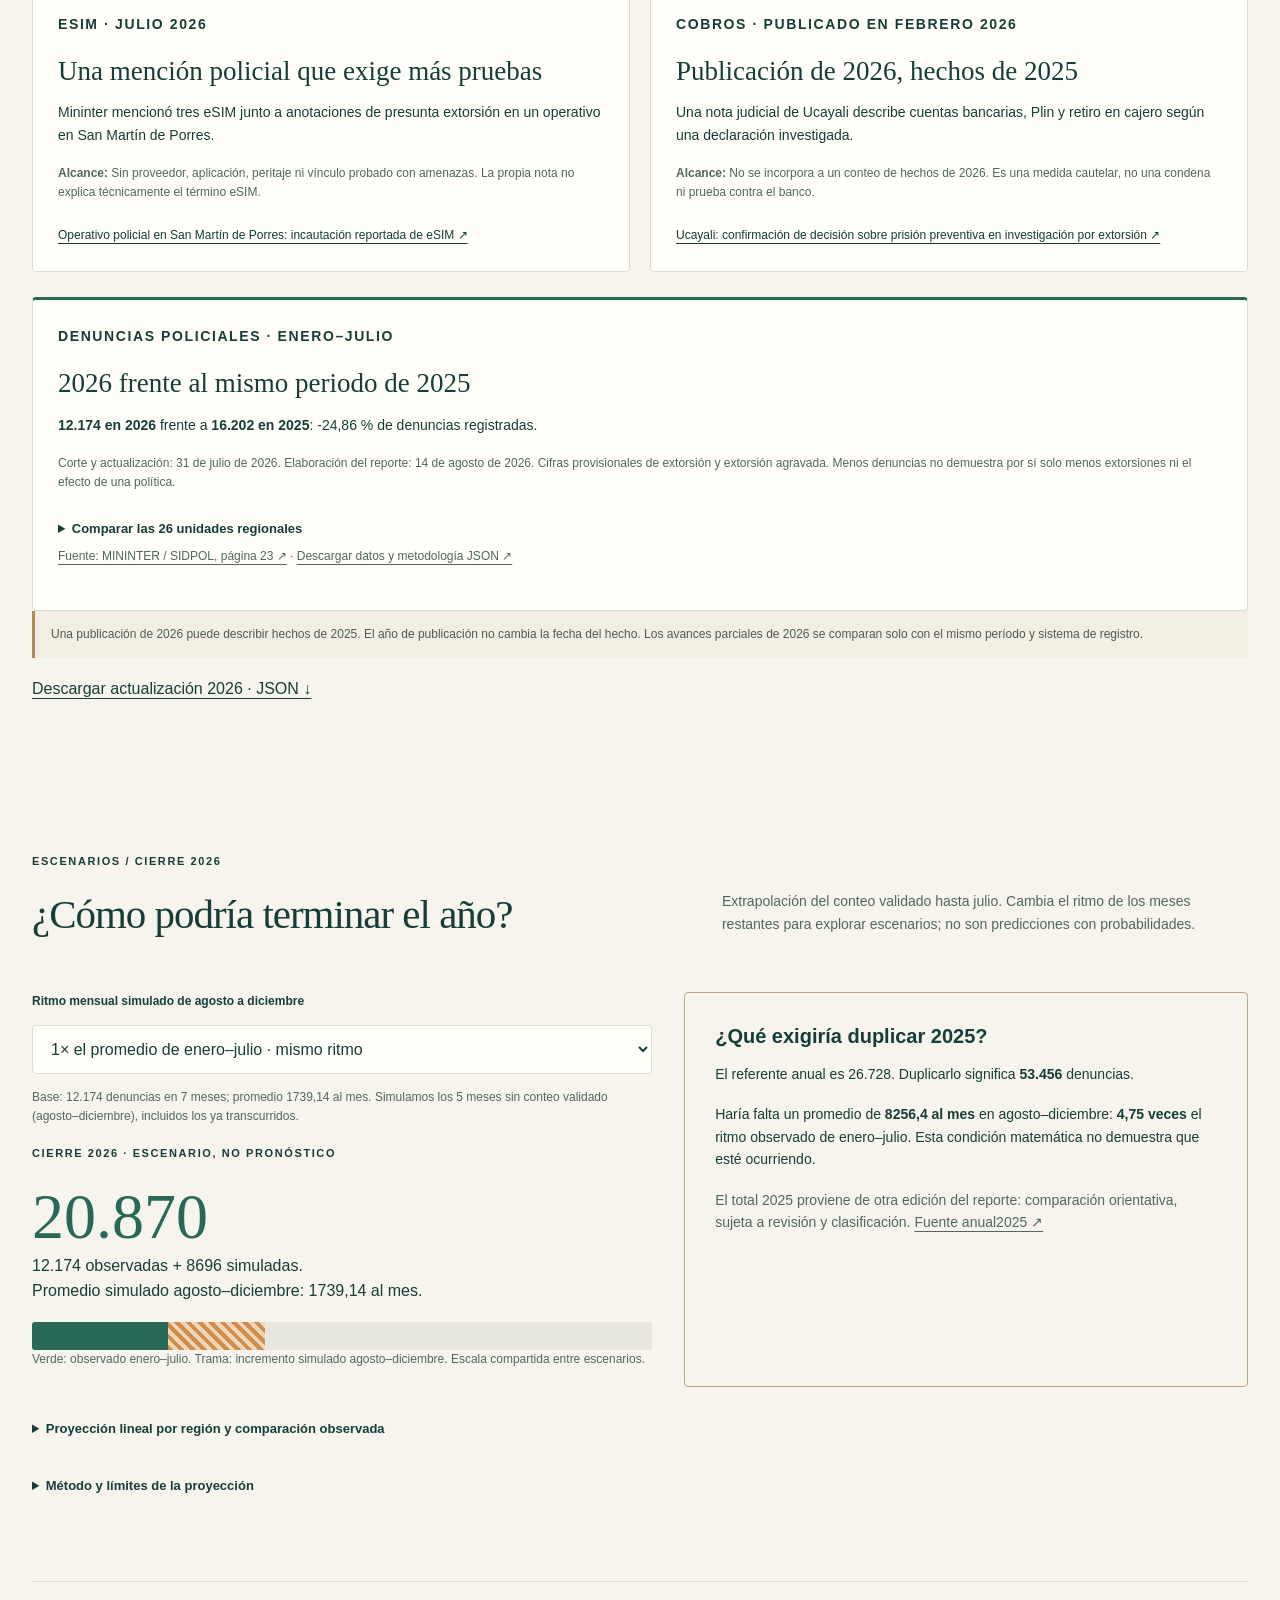
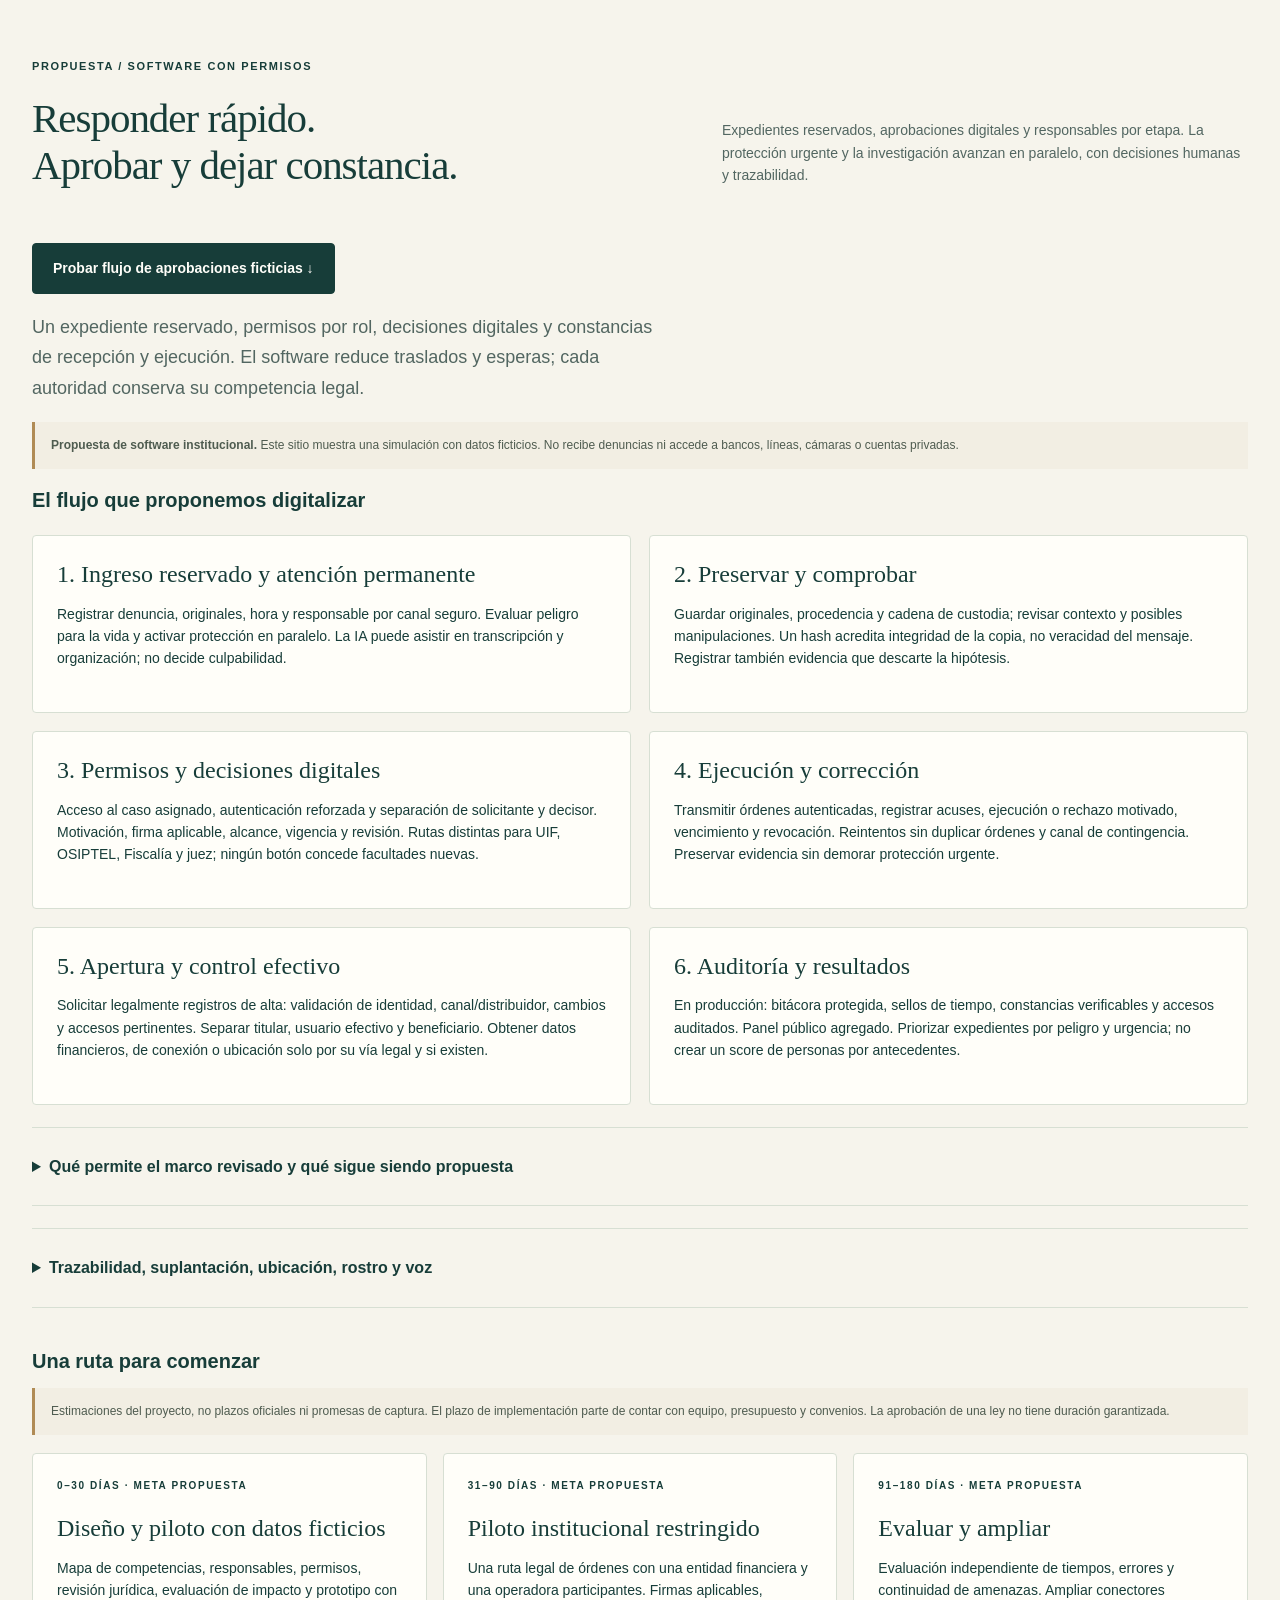
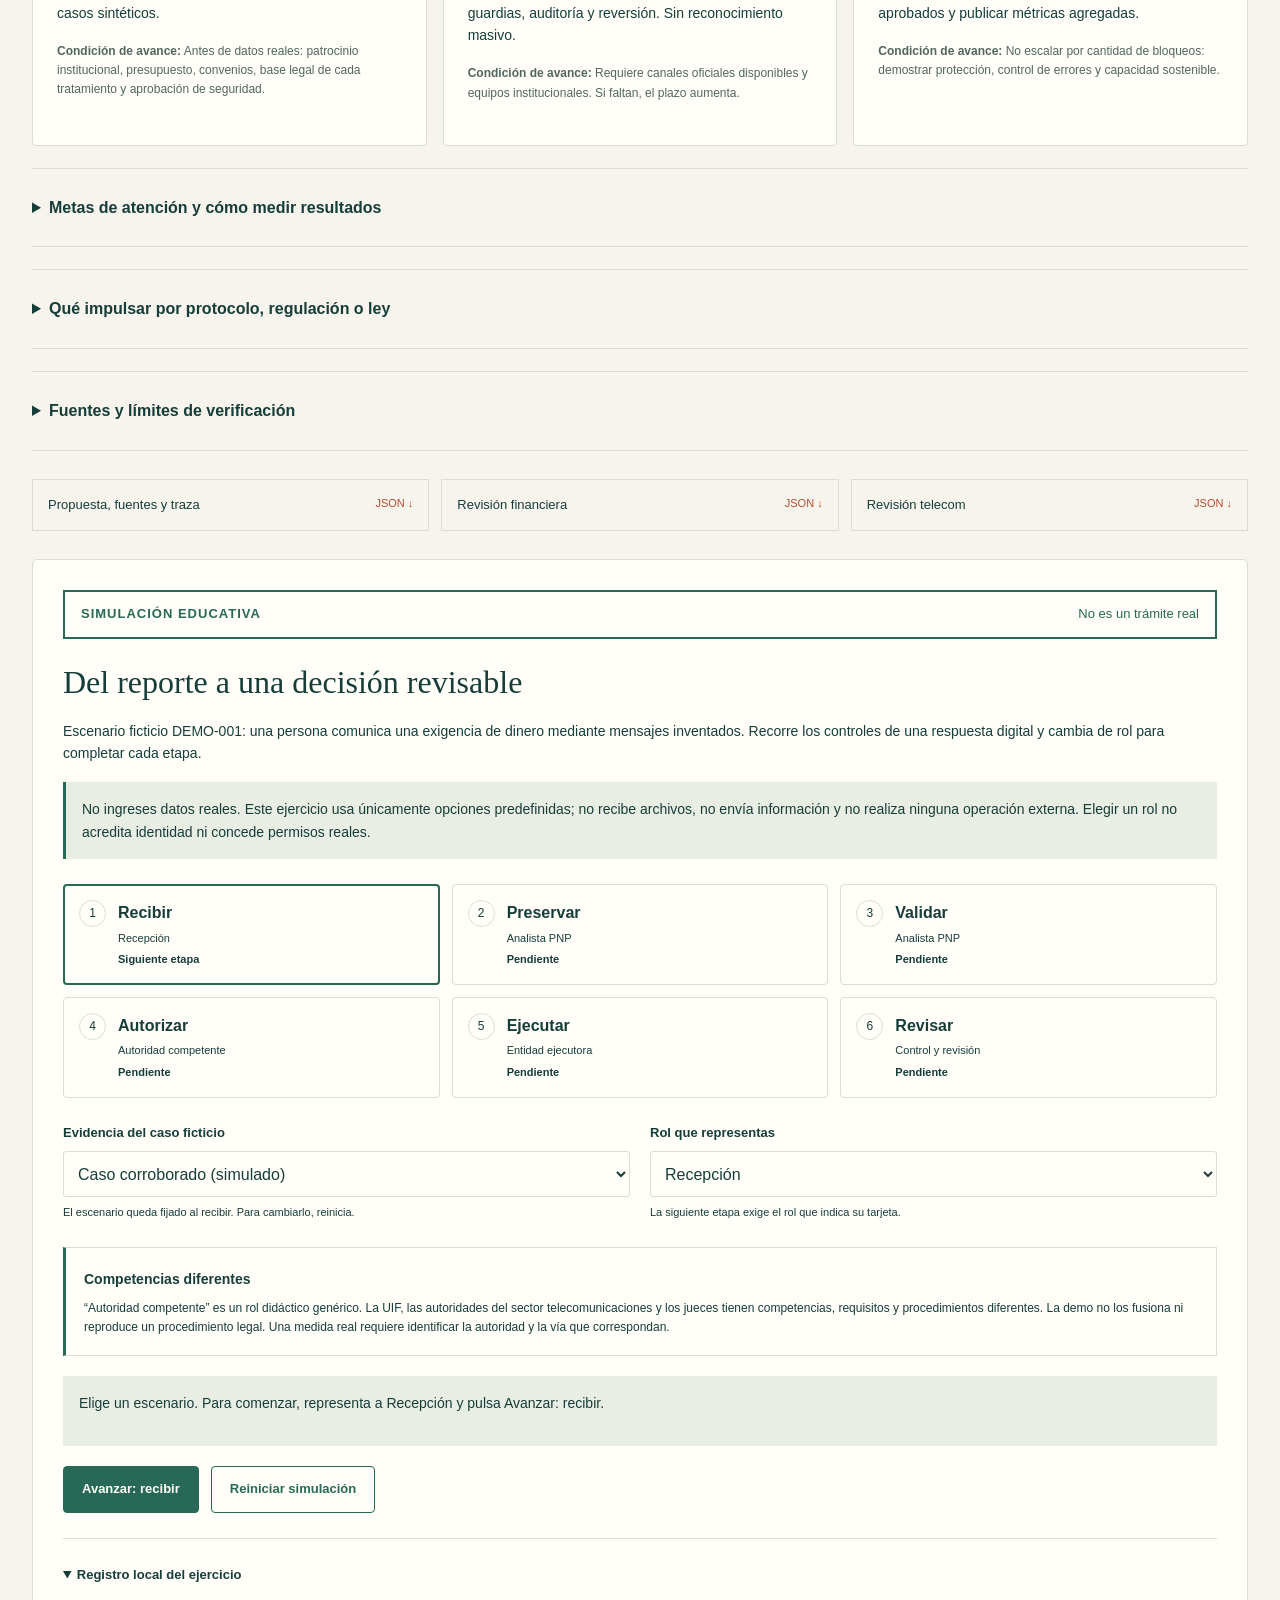
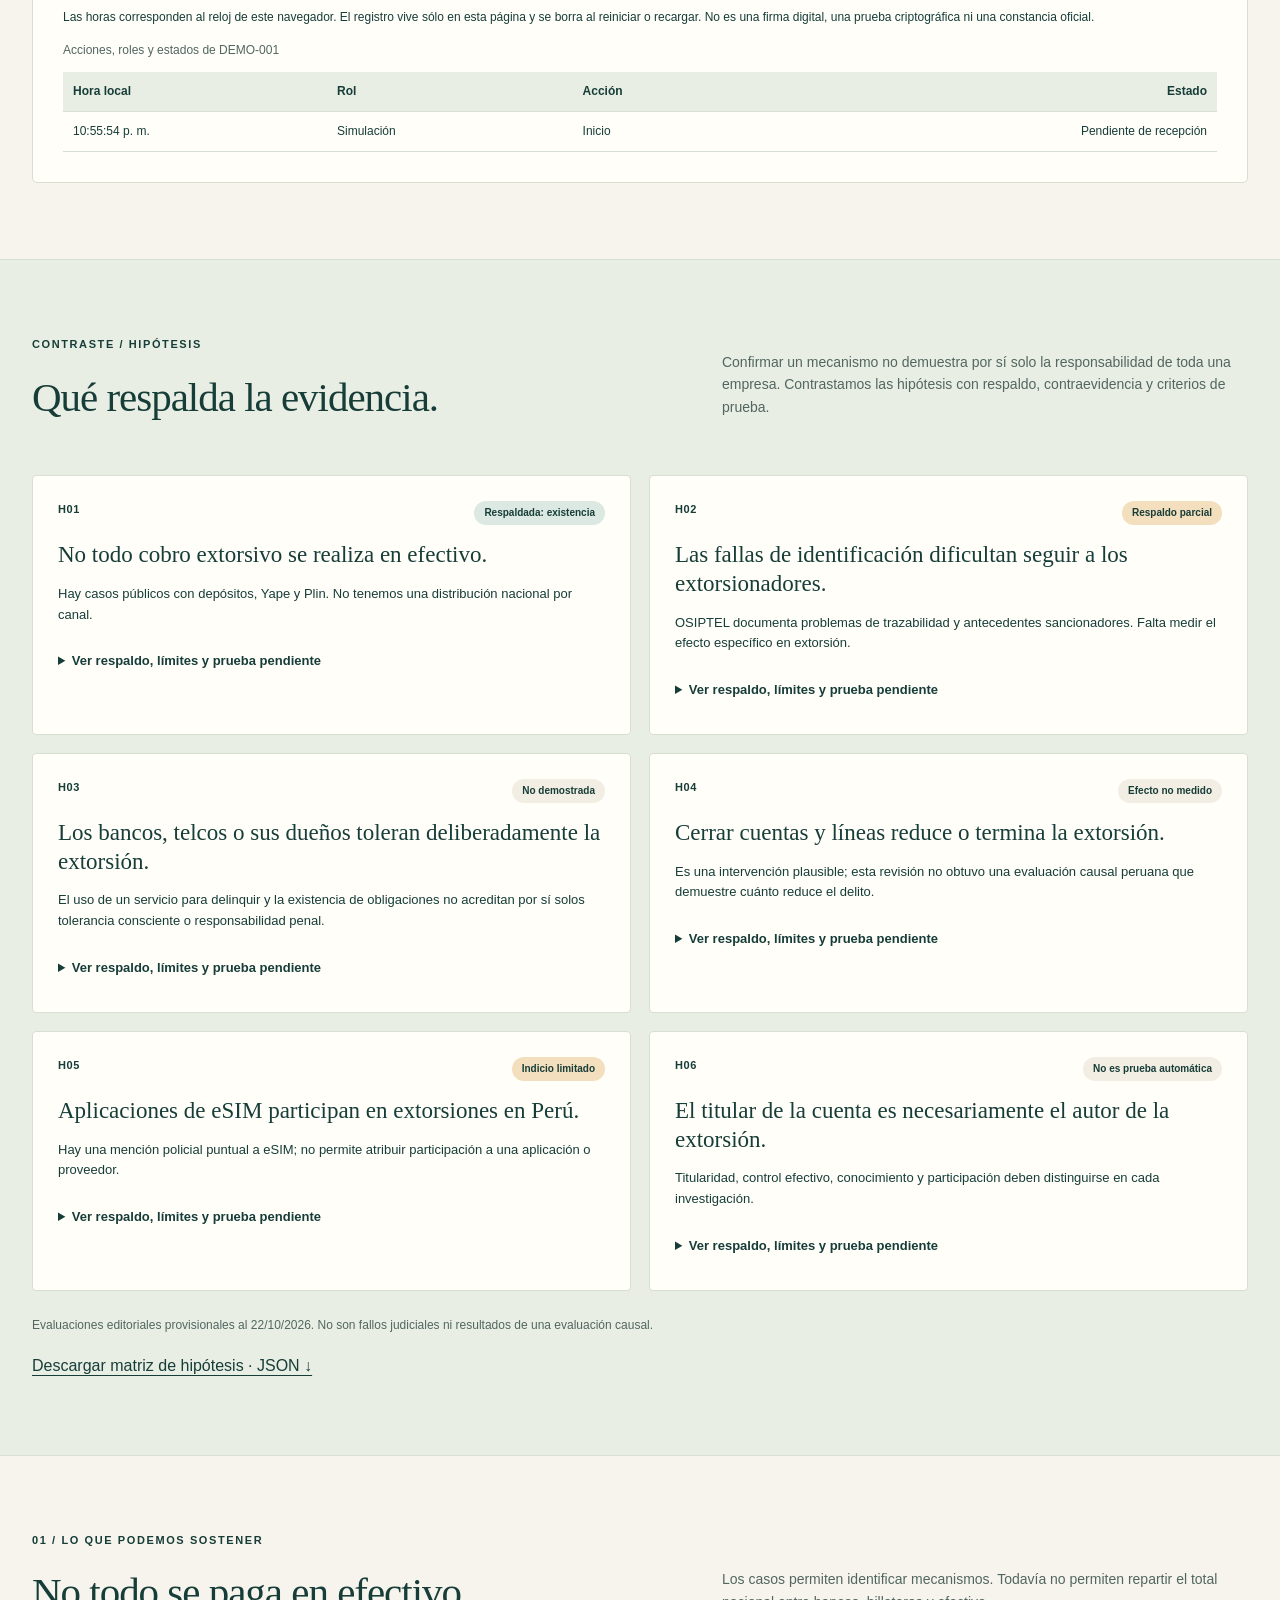
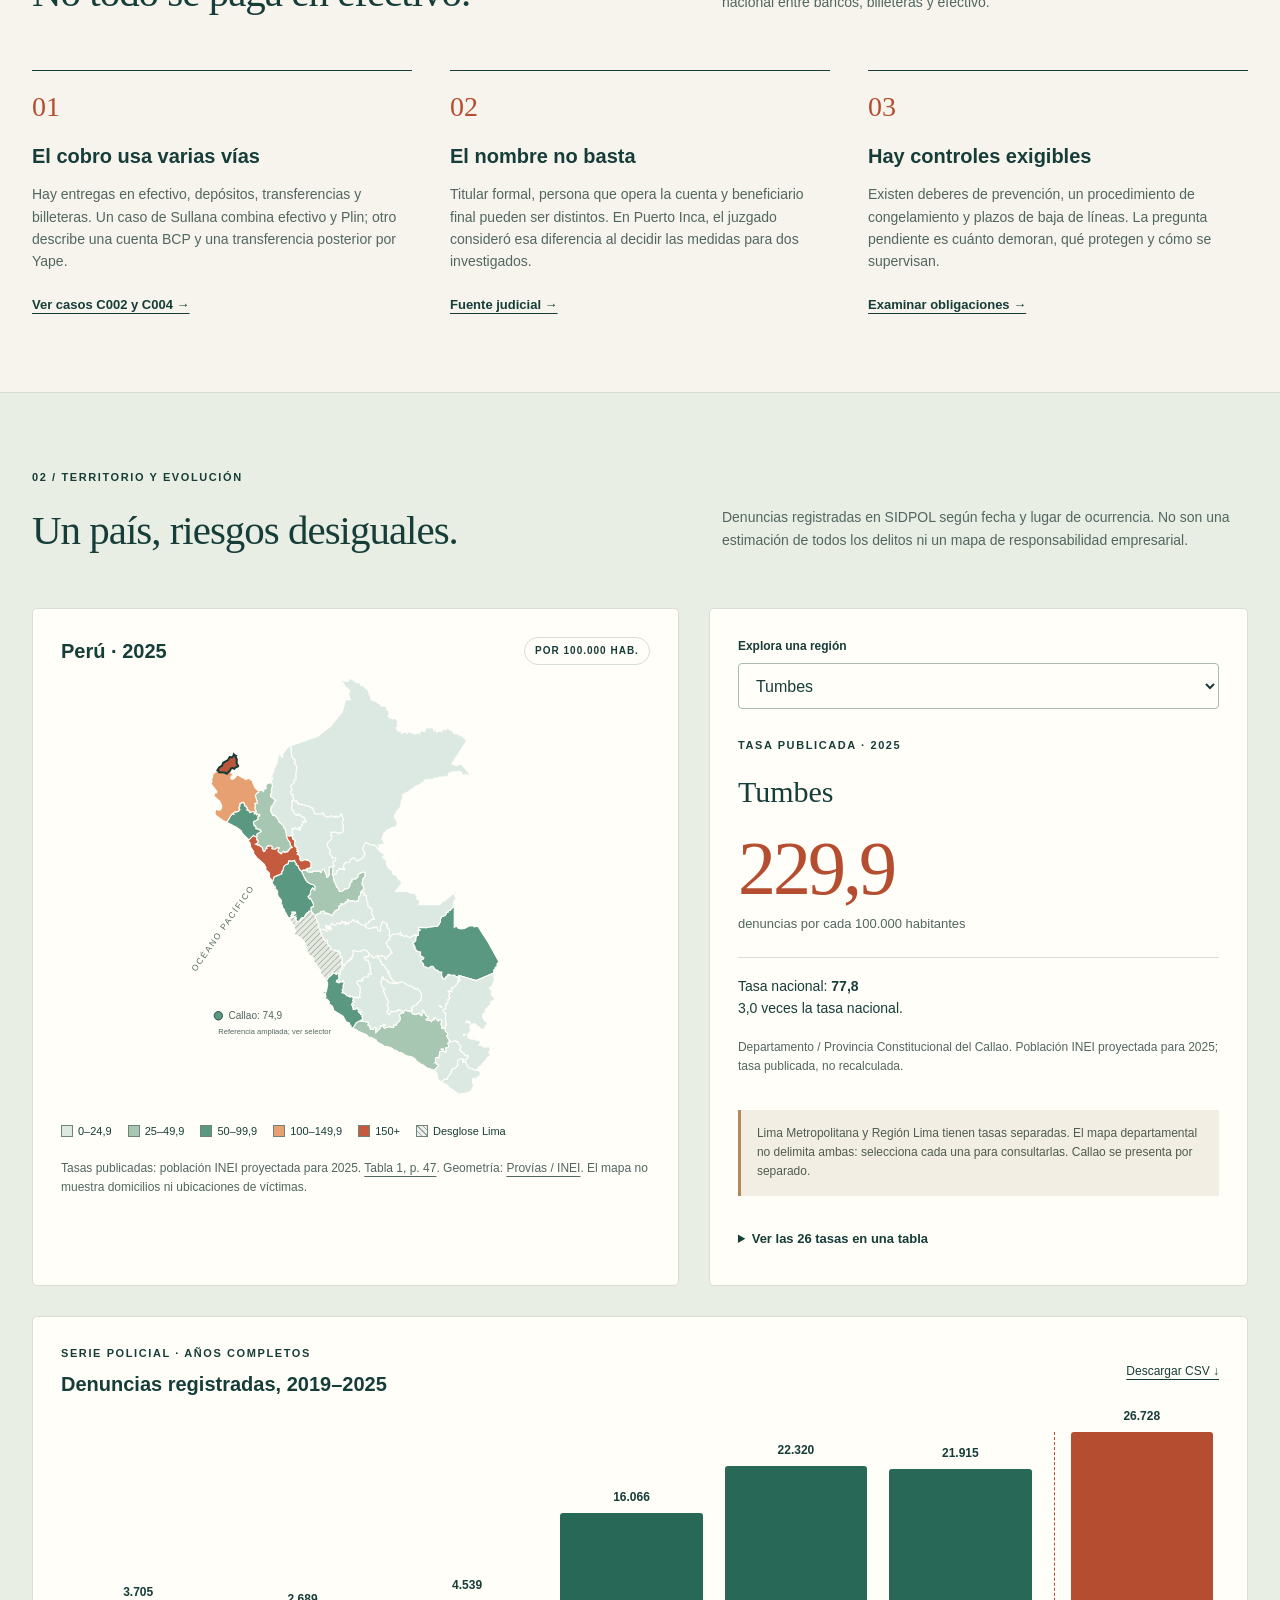
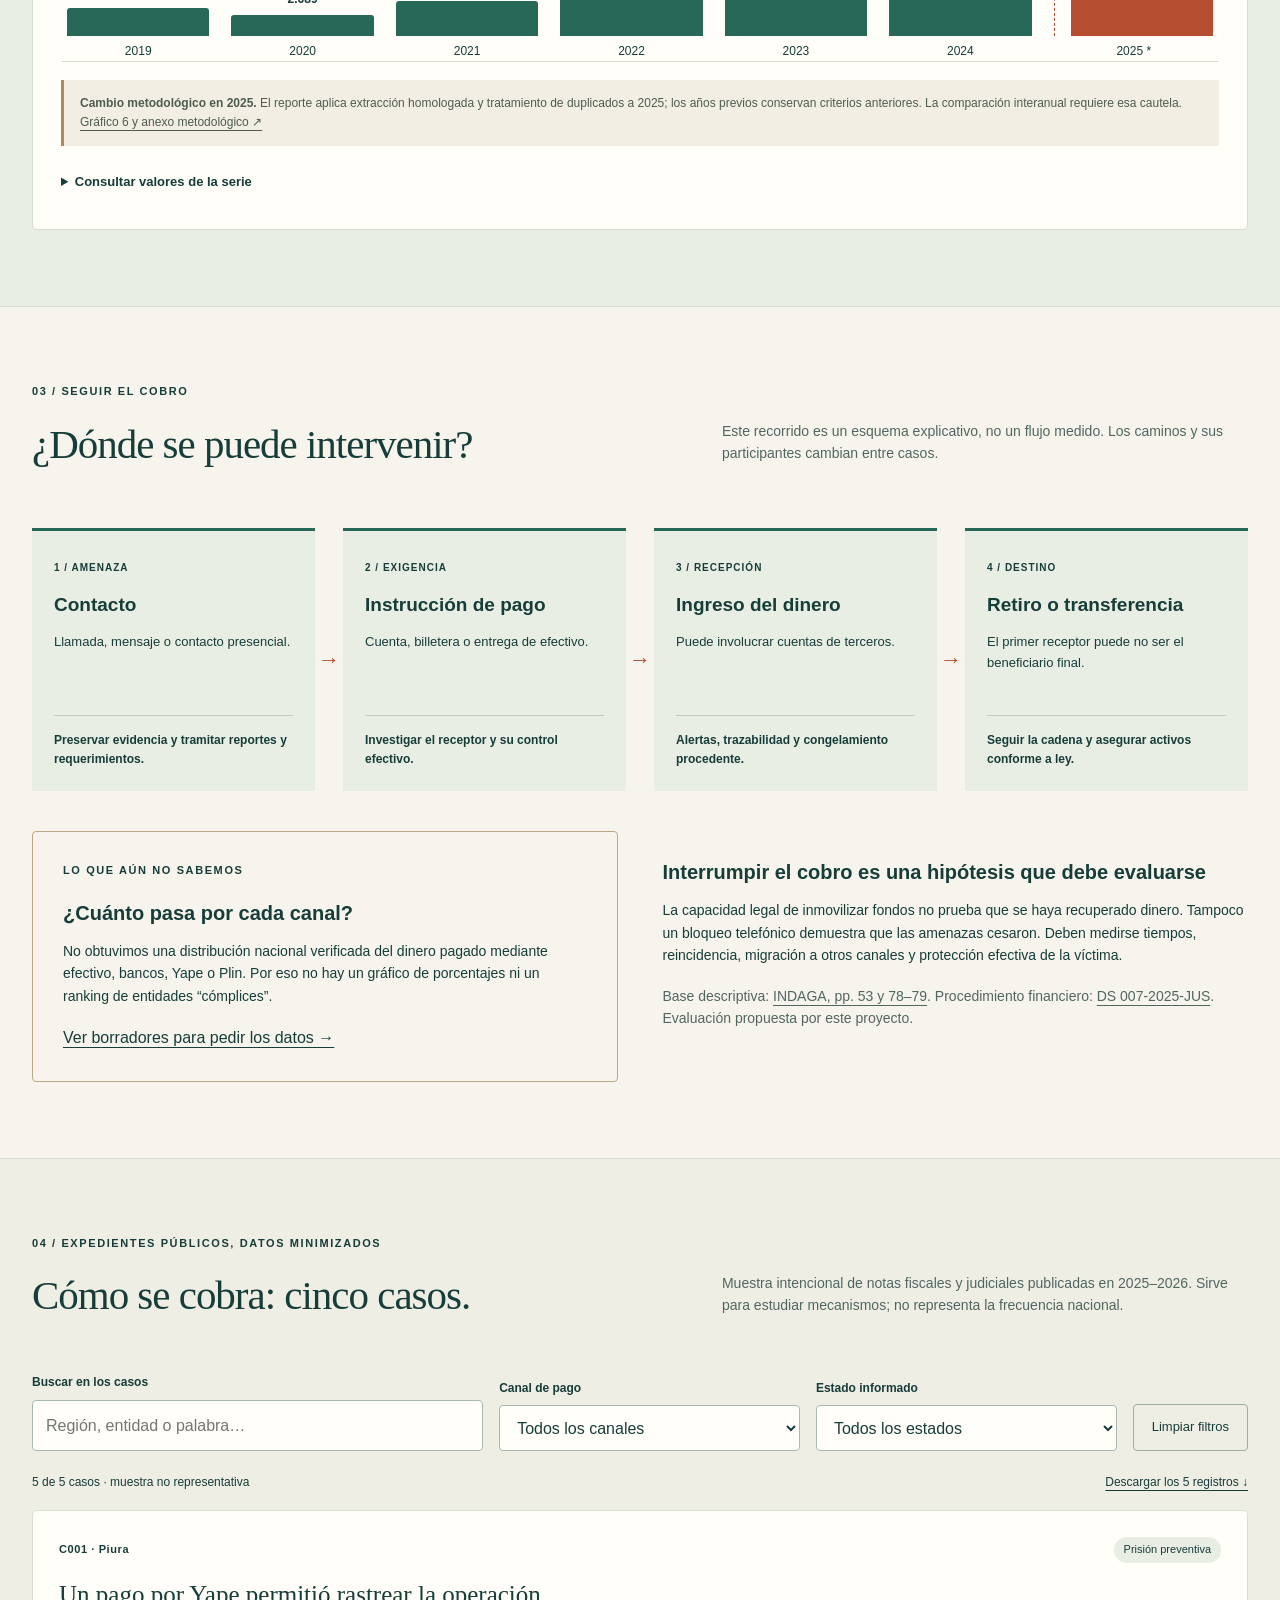
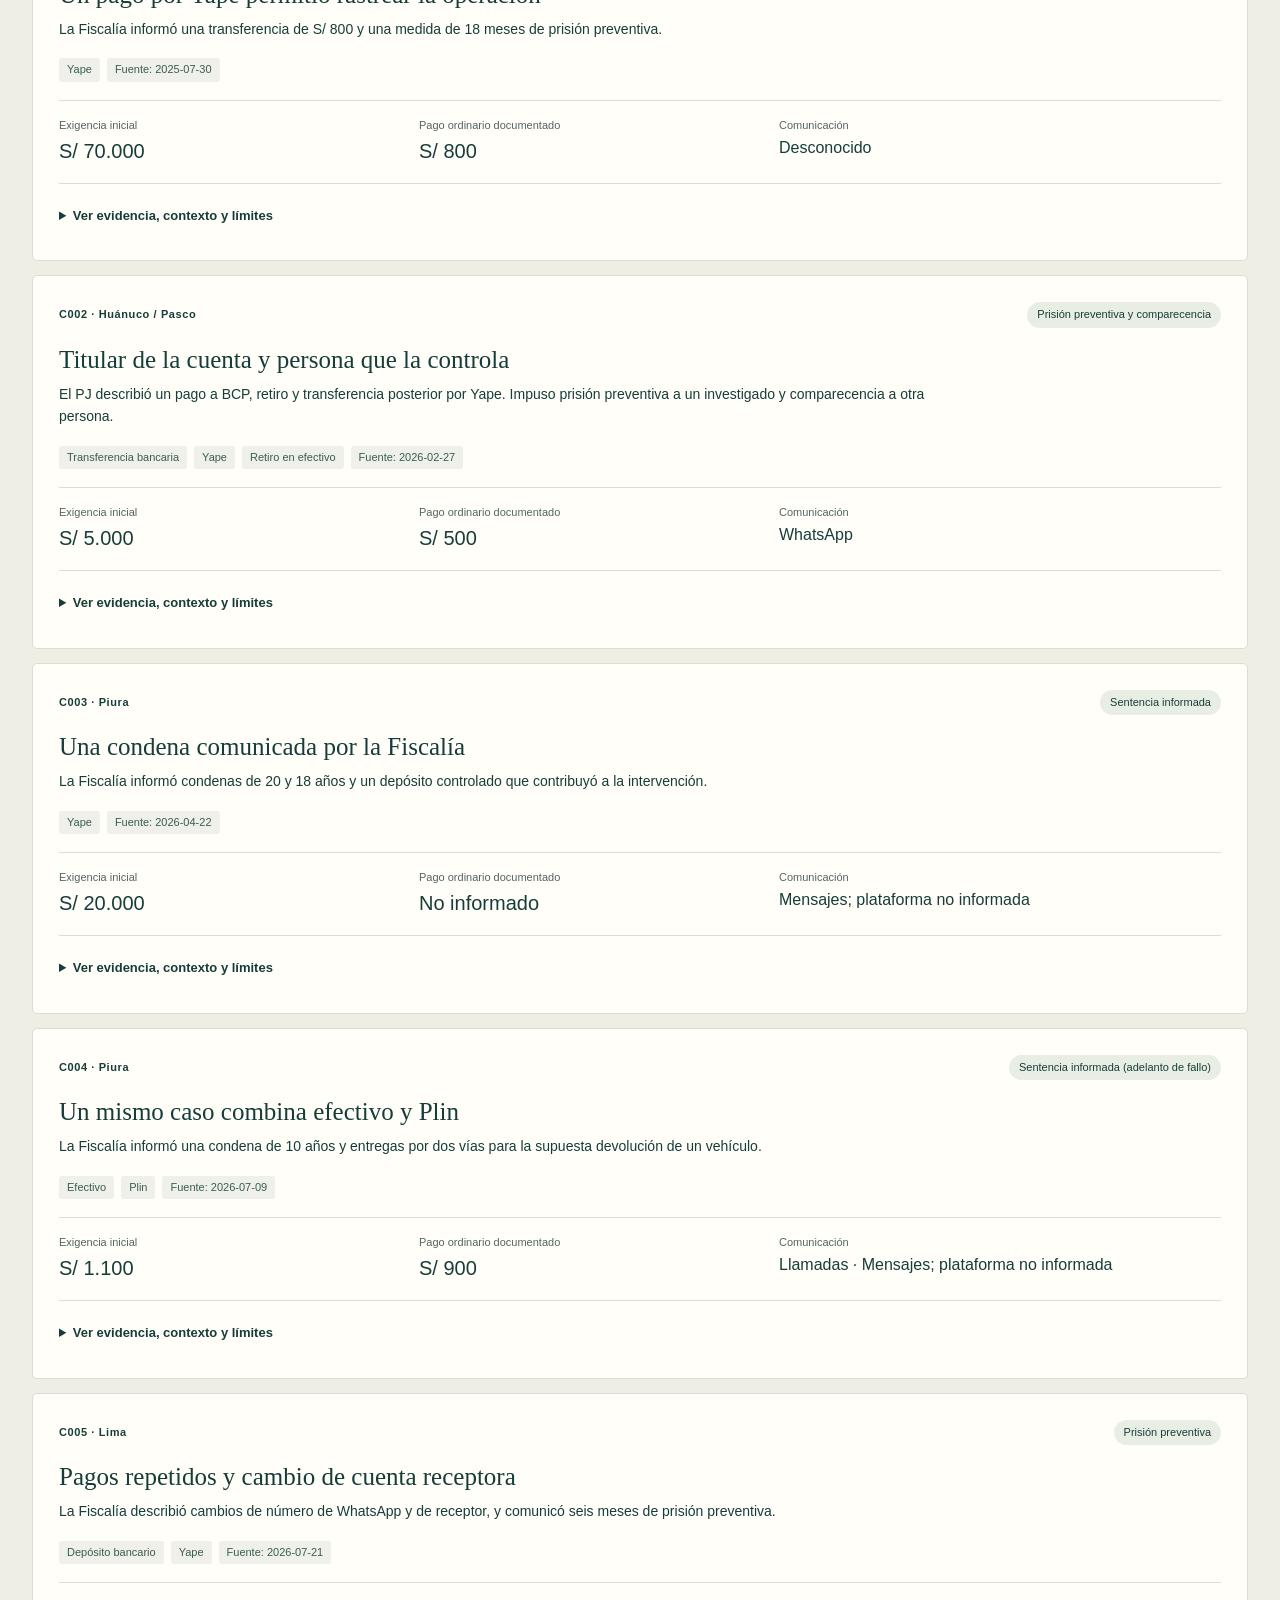
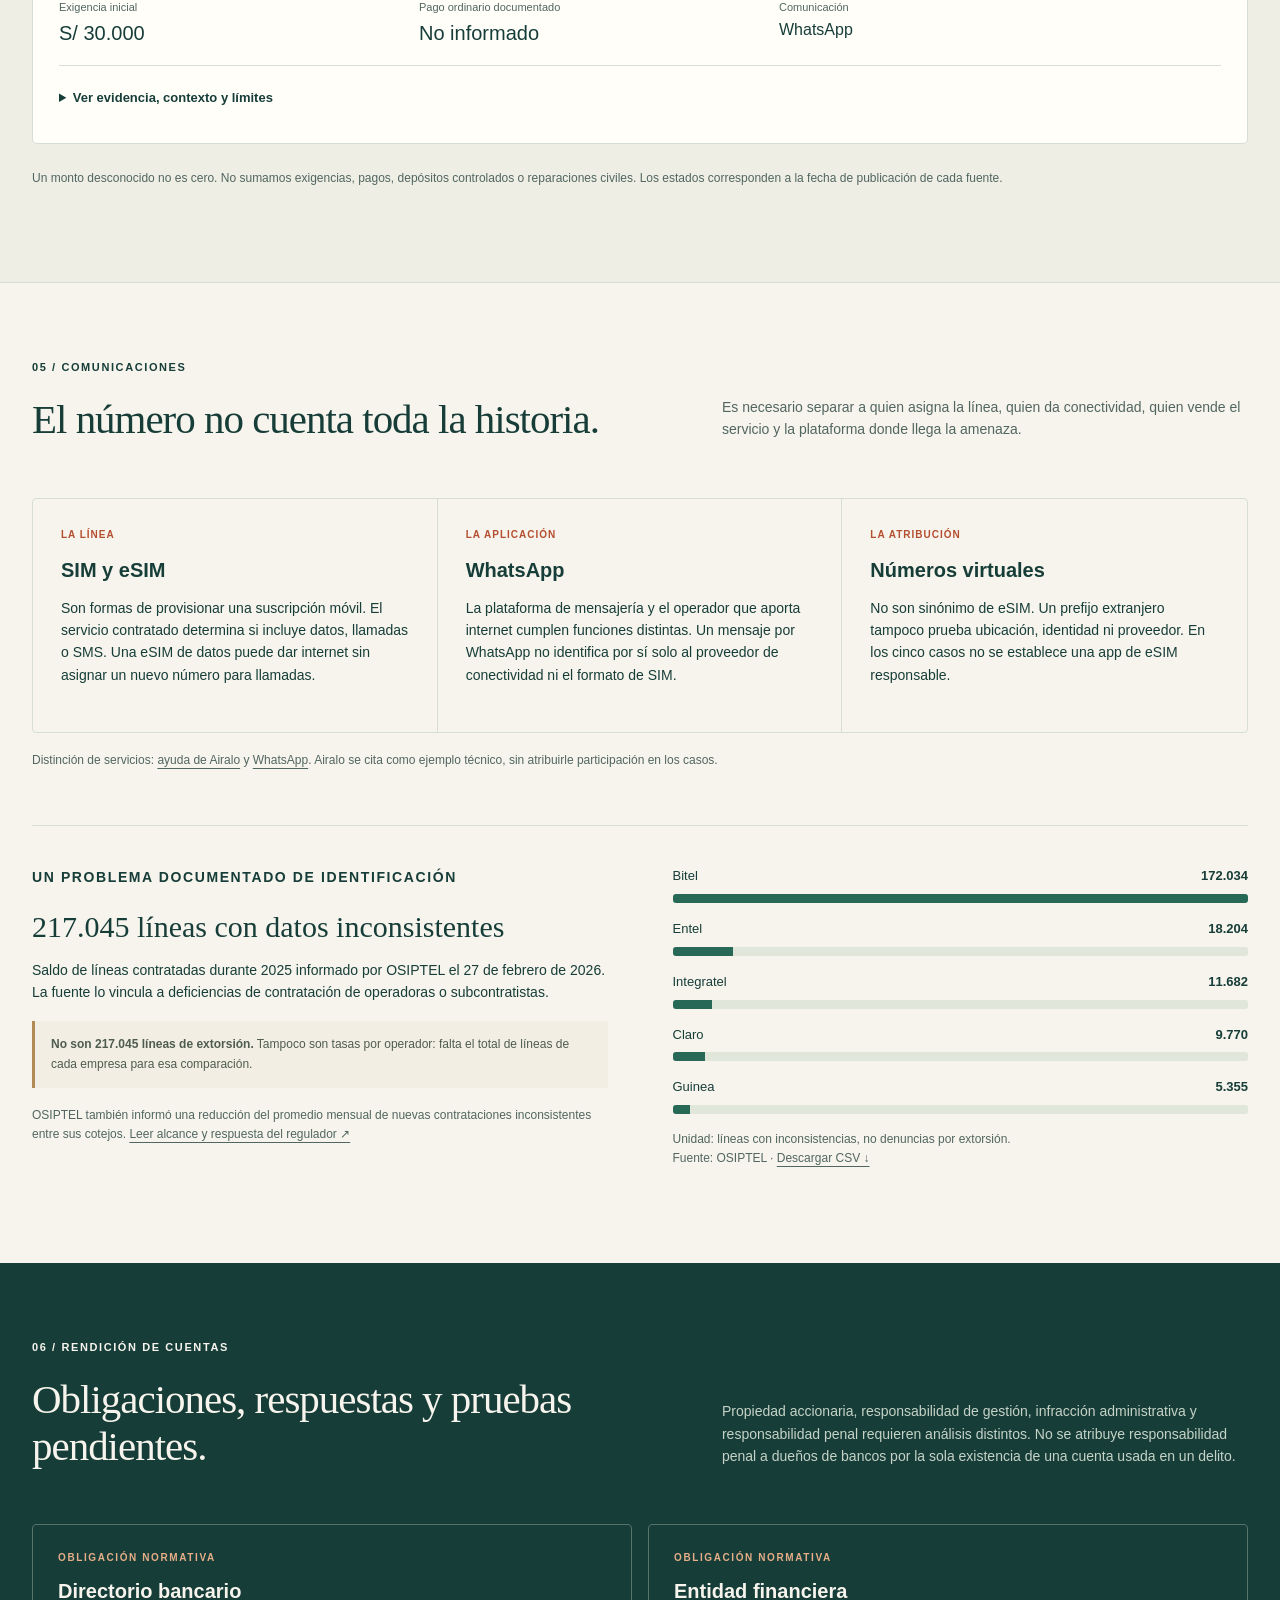
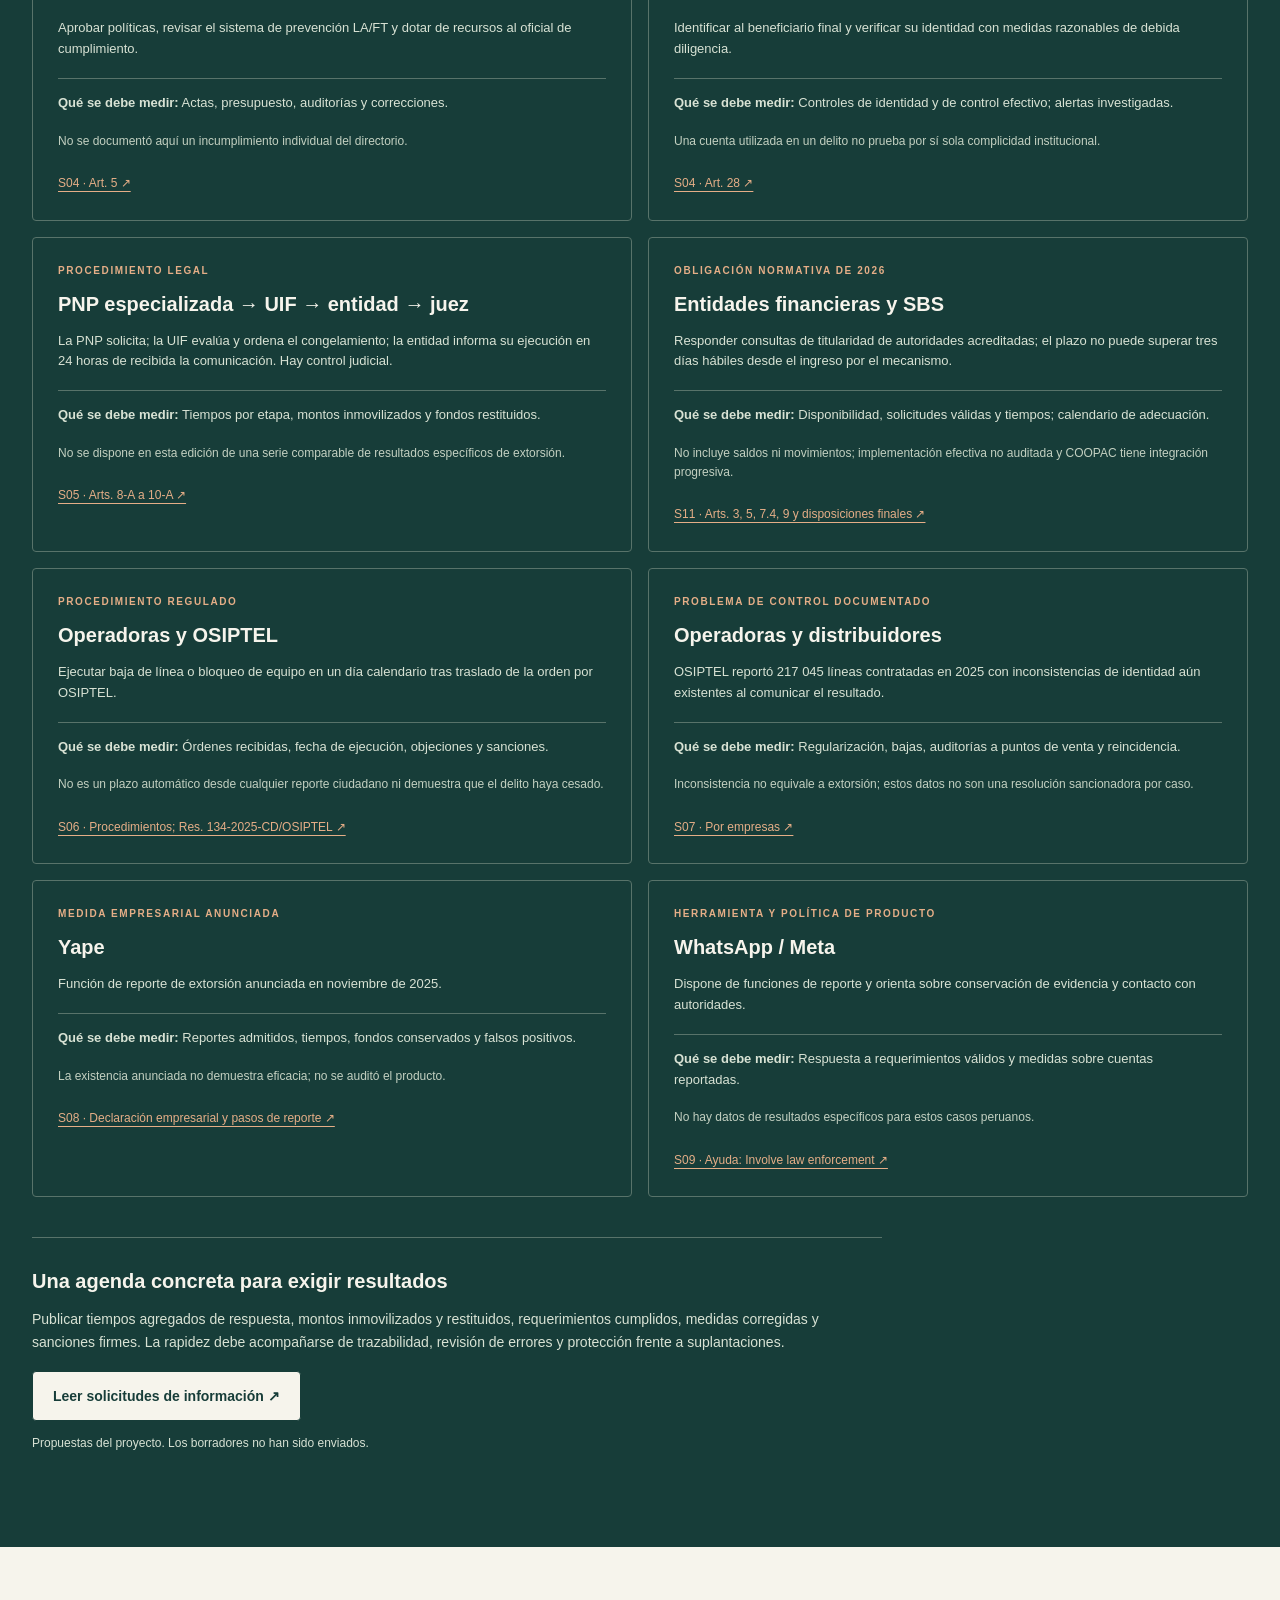
==== commit d021cbb8: "Propone respuesta rápida con permisos y aprobaciones digitales trazables" ====
--- a/index.html
+++ b/index.html
@@ -5,12 +5,14 @@
   <title>Extorsión Perú · Datos e investigación</title>
   <meta name="description" content="Observatorio independiente sobre extorsión en Perú: mapa regional, canales de cobro y comunicación, casos documentados y responsabilidades verificables.">
   <meta name="theme-color" content="#123e3b"><meta property="og:title" content="Extorsión Perú"><meta property="og:description" content="Dinero, comunicaciones y rendición de cuentas. Investigación abierta con fuentes verificables.">
-  <link rel="icon" href="assets/favicon.svg" type="image/svg+xml"><link rel="stylesheet" href="assets/style.css">
-  <script src="assets/app.js" defer></script><script src="assets/research.js" defer></script><script src="assets/projection.js" defer></script>
+  <link rel="icon" href="assets/favicon.svg" type="image/svg+xml"><link rel="stylesheet" href="assets/style.css?v=1.3">
+  <script src="assets/app.js?v=1.3" defer></script><script src="assets/research.js?v=1.3" defer></script><script src="assets/projection.js?v=1.3" defer></script>
+  <link rel="stylesheet" href="assets/response-plan.css?v=1.3"><link rel="stylesheet" href="assets/response-demo.css?v=1.3">
+  <script src="assets/response-plan.js?v=1.3" defer></script><script src="assets/response-demo.js?v=1.3" defer></script>
 </head>
 <body>
 <a class="skip" href="#contenido">Saltar al contenido</a>
-<header><a class="brand" href="#inicio" aria-label="Extorsión Perú, inicio"><span class="brand-icon">E<span>↗</span></span><span>EXTORSIÓN<span class="brand-sub">PERÚ</span></span></a><nav aria-label="Principal"><a href="#actualidad">2026</a><a href="#proyeccion">Proyección</a><a href="#contraste">Hipótesis</a><a href="#territorio">Territorio</a><a href="#dinero">Dinero</a><a href="#casos">Casos</a><a href="#responsabilidades">Responsabilidades</a><a href="#fuentes">Fuentes</a></nav><a class="repo-link" href="https://github.com/unimauro/extorsion-peru">GitHub ↗</a></header>
+<header><a class="brand" href="#inicio" aria-label="Extorsión Perú, inicio"><span class="brand-icon">E<span>↗</span></span><span>EXTORSIÓN<span class="brand-sub">PERÚ</span></span></a><nav aria-label="Principal"><a href="#actualidad">2026</a><a href="#proyeccion">Proyección</a><a href="#respuesta">Respuesta rápida</a><a href="#contraste">Hipótesis</a><a href="#territorio">Territorio</a><a href="#dinero">Dinero</a><a href="#casos">Casos</a><a href="#responsabilidades">Responsabilidades</a><a href="#fuentes">Fuentes</a></nav><a class="repo-link" href="https://github.com/unimauro/extorsion-peru">GitHub ↗</a></header>
 <main id="contenido">
 <section class="hero wrap" id="inicio">
   <div class="hero-copy"><p class="eyebrow"><span class="live-dot"></span> INVESTIGACIÓN ABIERTA · EDICIÓN 02</p><h1>Seguir el dinero.<br><em>Exigir respuestas.</em></h1><p class="lede">La extorsión necesita una amenaza y una forma de cobrar. ¿Qué pueden hacer la banca, las operadoras y las autoridades para interrumpir ambas?</p><div class="actions"><a class="button" href="#actualidad">Ver actualización 2026 <span>↓</span></a><a class="text-link" href="#hallazgos">Leer los hallazgos ↗</a></div><p class="micro">Revisión documental: 22 oct. 2026 · Cortes estadísticos indicados en cada gráfico<br>Proyecto ciudadano independiente. No es un canal de denuncias.</p></div>
@@ -21,6 +23,7 @@
 
 <section class="wrap section" id="actualidad"><div class="section-head"><div><p class="eyebrow">ACTUALIZACIÓN / 2026</p><h2>Qué sabemos hasta esta revisión.</h2></div><p id="cutoff-explainer">Revisión al 22 de octubre de 2026. Cada indicador distingue la fecha de publicación y el período al que se refiere.</p></div><div id="update-findings" class="update-grid"></div><p class="note">Una publicación de 2026 puede describir hechos de 2025. El año de publicación no cambia la fecha del hecho. Los avances parciales de 2026 se comparan solo con el mismo período y sistema de registro.</p><a href="data/actualizacion_2026.json" download>Descargar actualización 2026 · JSON ↓</a><p id="research-error" class="note" hidden>No se pudo cargar la actualización. Consulta los JSON y la traza en el repositorio.</p></section>
 <section class="wrap section" id="proyeccion"><div class="section-head"><div><p class="eyebrow">ESCENARIOS / CIERRE 2026</p><h2>¿Cómo podría terminar el año?</h2></div><p>Extrapolación del conteo validado hasta julio. Cambia el ritmo de los meses restantes para explorar escenarios; no son predicciones con probabilidades.</p></div><div id="projection-content"></div></section>
+<section class="wrap section" id="respuesta"><div class="section-head"><div><p class="eyebrow">PROPUESTA / SOFTWARE CON PERMISOS</p><h2>Responder rápido.<br>Aprobar y dejar constancia.</h2></div><p>Expedientes reservados, aprobaciones digitales y responsables por etapa. La protección urgente y la investigación avanzan en paralelo, con decisiones humanas y trazabilidad.</p></div><p><a class="button" href="#response-demo">Probar flujo de aprobaciones ficticias ↓</a></p><div id="response-plan"></div><div id="response-demo"></div></section>
 <section class="section contrast-section" id="contraste"><div class="wrap"><div class="section-head"><div><p class="eyebrow">CONTRASTE / HIPÓTESIS</p><h2>Qué respalda la evidencia.</h2></div><p>Confirmar un mecanismo no demuestra por sí solo la responsabilidad de toda una empresa. Contrastamos las hipótesis con respaldo, contraevidencia y criterios de prueba.</p></div><div id="hypotheses" class="hypothesis-grid"></div><p class="micro">Evaluaciones editoriales provisionales al 22/10/2026. No son fallos judiciales ni resultados de una evaluación causal.</p><a href="data/hipotesis.json" download>Descargar matriz de hipótesis · JSON ↓</a></div></section>
 
 <section class="wrap section" id="hallazgos"><div class="section-head"><div><p class="eyebrow">01 / LO QUE PODEMOS SOSTENER</p><h2>No todo se paga en efectivo.</h2></div><p>Los casos permiten identificar mecanismos. Todavía no permiten repartir el total nacional entre bancos, billeteras y efectivo.</p></div><div class="findings"><article><span class="index">01</span><h3>El cobro usa varias vías</h3><p>Hay entregas en efectivo, depósitos, transferencias y billeteras. Un caso de Sullana combina efectivo y Plin; otro describe una cuenta BCP y una transferencia posterior por Yape.</p><a href="#casos">Ver casos C002 y C004 →</a></article><article><span class="index">02</span><h3>El nombre no basta</h3><p>Titular formal, persona que opera la cuenta y beneficiario final pueden ser distintos. En Puerto Inca, el juzgado consideró esa diferencia al decidir las medidas para dos investigados.</p><a href="#S13">Fuente judicial →</a></article><article><span class="index">03</span><h3>Hay controles exigibles</h3><p>Existen deberes de prevención, un procedimiento de congelamiento y plazos de baja de líneas. La pregunta pendiente es cuánto demoran, qué protegen y cómo se supervisan.</p><a href="#responsabilidades">Examinar obligaciones →</a></article></div></section>
@@ -48,6 +51,6 @@
 
 <section class="wrap section" id="traza"><div class="section-head"><div><p class="eyebrow">INVESTIGACIÓN / TRAZA DE TRABAJO</p><h2>Tres agentes, evidencia revisable.</h2></div><p id="trace-method">Investigación en paralelo y revisión editorial central. La traza registra tareas, fuentes consultadas, decisiones y archivos producidos.</p></div><ol id="trace-tasks" class="trace-tasks"></ol><div class="download-grid"><a href="data/traza_tareas.json" download>Traza consolidada <span>JSON ↓</span></a><a href="research/2026-10-22/estadisticas_2026.json" download>Estadísticas <span>JSON ↓</span></a><a href="research/2026-10-22/cobros_banca.json" download>Cobros y banca <span>JSON ↓</span></a><a href="research/2026-10-22/comunicaciones_telco.json" download>Telecomunicaciones <span>JSON ↓</span></a><a href="research/2026-10-22/traza_estadisticas.json" download>Traza estadística <span>JSON ↓</span></a><a href="research/2026-10-22/traza_banca.json" download>Traza bancaria <span>JSON ↓</span></a><a href="research/2026-10-22/traza_telecom.json" download>Traza telecom <span>JSON ↓</span></a><a href="https://github.com/unimauro/extorsion-peru/actions">Publicaciones <span>GitHub ↗</span></a></div><p class="micro">Los agentes no equivalen a fuentes independientes. Si dos leen la misma nota, sigue siendo una sola evidencia. Se registran también los accesos fallidos y las afirmaciones descartadas.</p></section>
 <aside class="support wrap"><div><p class="eyebrow">APOYO AL TRABAJO INDEPENDIENTE</p><h2>Ayuda a sostener Extorsión Perú.</h2><p>Aportes para el trabajo del autor, Carlos Mauro Cárdenas Fernández. No son ayuda directa a víctimas ni condicionan las conclusiones.</p><p class="micro">Datos recuperados de un <a href="#S20">repositorio público del autor</a>.</p></div><div class="support-actions"><button id="copy-yape" class="button" type="button">Yape · 940 584 307 <span>Copiar</span></button><a class="secondary" href="https://buymeacoffee.com/unimauro" target="_blank" rel="noopener noreferrer">Buy Me a Coffee ↗</a><span id="copy-status" role="status" class="micro"></span></div></aside>
-</main><footer class="wrap"><span>EXTORSIÓN PERÚ</span><span>Edición 1.1 · 22/10/2026 · <a href="https://github.com/unimauro/extorsion-peru">Código y datos ↗</a></span></footer>
+</main><footer class="wrap"><span>EXTORSIÓN PERÚ</span><span>Edición 1.3 · 22/10/2026 · <a href="https://github.com/unimauro/extorsion-peru">Código y datos ↗</a></span></footer>
 <noscript><div class="noscript">Para usar el mapa y los filtros activa JavaScript. Los archivos descargables y la documentación siguen disponibles en <a href="https://github.com/unimauro/extorsion-peru">GitHub</a>.</div></noscript><div id="load-error" role="alert" hidden></div>
 </body></html>
--- a/assets/response-plan.css
+++ b/assets/response-plan.css
@@ -0,0 +1 @@
+.response-grid{display:grid;grid-template-columns:repeat(2,minmax(0,1fr));gap:18px;margin:22px 0}.response-card{padding:24px;background:var(--white);border:1px solid var(--line);border-radius:4px;min-width:0}.response-card h4{font:24px/1.2 var(--serif);margin:0 0 14px}.response-card p{font-size:14px}.response-card .micro{font-size:12px;overflow-wrap:anywhere}.response-card .eyebrow{font-size:10px}.response-roadmap{display:grid;grid-template-columns:repeat(3,minmax(0,1fr));gap:16px}.response-block{margin:22px 0;padding:18px 0;border-block:1px solid var(--line)}.response-block summary{font-weight:700;font-size:16px}.response-block li{margin:14px 0}.response-heading{margin-top:40px}#respuesta{border-top:1px solid var(--line)}@media(max-width:760px){.response-grid,.response-roadmap{grid-template-columns:1fr}.response-card{padding:20px}}@media(min-width:761px) and (max-width:1350px){header{flex-wrap:wrap}header nav{order:3;flex:0 0 100%;justify-content:center}}
--- a/assets/response-demo.css
+++ b/assets/response-demo.css
@@ -0,0 +1,41 @@
+.response-demo{background:var(--white);border:1px solid var(--line);border-radius:5px;padding:30px;color:var(--ink,#173d39)}
+.response-demo .rd-banner{display:flex;justify-content:space-between;gap:12px;flex-wrap:wrap;padding:12px 16px;margin-bottom:24px;border:2px solid var(--green);color:var(--green);font-size:13px}
+.response-demo .rd-banner strong{letter-spacing:1px}
+.response-demo .rd-title{font:32px/1.2 var(--serif);margin-bottom:18px}
+.response-demo p{font-size:14px}
+.response-demo .rd-notice{padding:16px;background:var(--soft,#e9eee4);border-left:3px solid var(--green)}
+.response-demo .rd-steps{display:grid;grid-template-columns:repeat(3,minmax(0,1fr));gap:12px;list-style:none;padding:0;margin:25px 0}
+.response-demo .rd-steps li{display:flex;align-items:flex-start;gap:12px;padding:15px;border:1px solid var(--line);border-radius:4px}
+.response-demo .rd-step-number{display:grid;place-items:center;flex:0 0 27px;height:27px;border:1px solid var(--line);border-radius:50%;font-size:12px}
+.response-demo .rd-steps strong,.response-demo .rd-steps small{display:block}
+.response-demo .rd-steps small{font-size:11px;margin-top:4px}
+.response-demo .rd-step-state{font-weight:700}
+.response-demo .rd-steps .rd-current{border:2px solid var(--green);padding:14px}
+.response-demo .rd-steps .rd-complete{background:var(--soft,#e9eee4)}
+.response-demo .rd-complete .rd-step-number{background:var(--green);color:var(--white)}
+.response-demo .rd-steps .rd-blocked{border:2px solid #b54e30;padding:14px;background:#fff1e9}
+.response-demo .rd-controls{display:grid;grid-template-columns:1fr 1fr;gap:20px;margin:25px 0}
+.response-demo label{display:block;font-size:13px;font-weight:700;margin-bottom:8px}
+.response-demo select{display:block;width:100%;min-height:46px;padding:10px;border:1px solid var(--line);border-radius:3px;background:var(--white);color:inherit}
+.response-demo .rd-controls small{display:block;font-size:11px;margin-top:7px}
+.response-demo select:disabled{opacity:1;color:#526661;background:#e9eee4;cursor:default}
+.response-demo .rd-authority{padding:18px;border:1px solid var(--line);border-left:3px solid var(--green)}
+.response-demo .rd-authority strong{font-size:14px}
+.response-demo .rd-authority p{font-size:12px;margin:7px 0 0}
+.response-demo .rd-status{margin:20px 0;padding:16px;background:var(--soft,#e9eee4);min-height:70px}
+.response-demo .rd-status-blocked{background:#fff1e9;border-left:3px solid #b54e30}
+.response-demo .rd-actions{display:flex;gap:12px;flex-wrap:wrap;margin-bottom:25px}
+.response-demo button{padding:12px 18px;min-height:46px;border:1px solid var(--green);border-radius:4px;background:var(--green);color:var(--white);font-size:13px;font-weight:700}
+.response-demo button.rd-secondary{background:var(--white);color:var(--green)}
+.response-demo button:disabled{background:#e9eee4;color:#526661;border-color:var(--line);cursor:default}
+.response-demo .rd-record{border-top:1px solid var(--line);padding-top:18px}
+.response-demo .rd-record summary{font-weight:700;cursor:pointer}
+.response-demo .rd-record p{font-size:12px;margin:14px 0}
+.response-demo .rd-log-scroll{overflow-x:auto}
+.response-demo table{width:100%;border-collapse:collapse;text-align:left;font-size:12px}
+.response-demo caption{text-align:left;font-size:12px;padding:0 0 12px}
+.response-demo th,.response-demo td{padding:10px;border-bottom:1px solid var(--line);vertical-align:top;min-width:90px}
+.response-demo th{background:var(--soft,#e9eee4)}
+.response-demo :focus-visible{outline:3px solid #b54e30;outline-offset:4px}
+@media(max-width:760px){.response-demo{padding:20px}.response-demo .rd-title{font-size:27px}.response-demo .rd-steps{grid-template-columns:1fr 1fr}.response-demo .rd-controls{grid-template-columns:1fr}.response-demo .rd-actions button{width:100%}.response-demo .rd-banner{font-size:11px}}
+@media(max-width:440px){.response-demo .rd-steps{grid-template-columns:1fr}.response-demo .rd-steps li{padding:12px}.response-demo .rd-steps .rd-current,.response-demo .rd-steps .rd-blocked{padding:11px}}
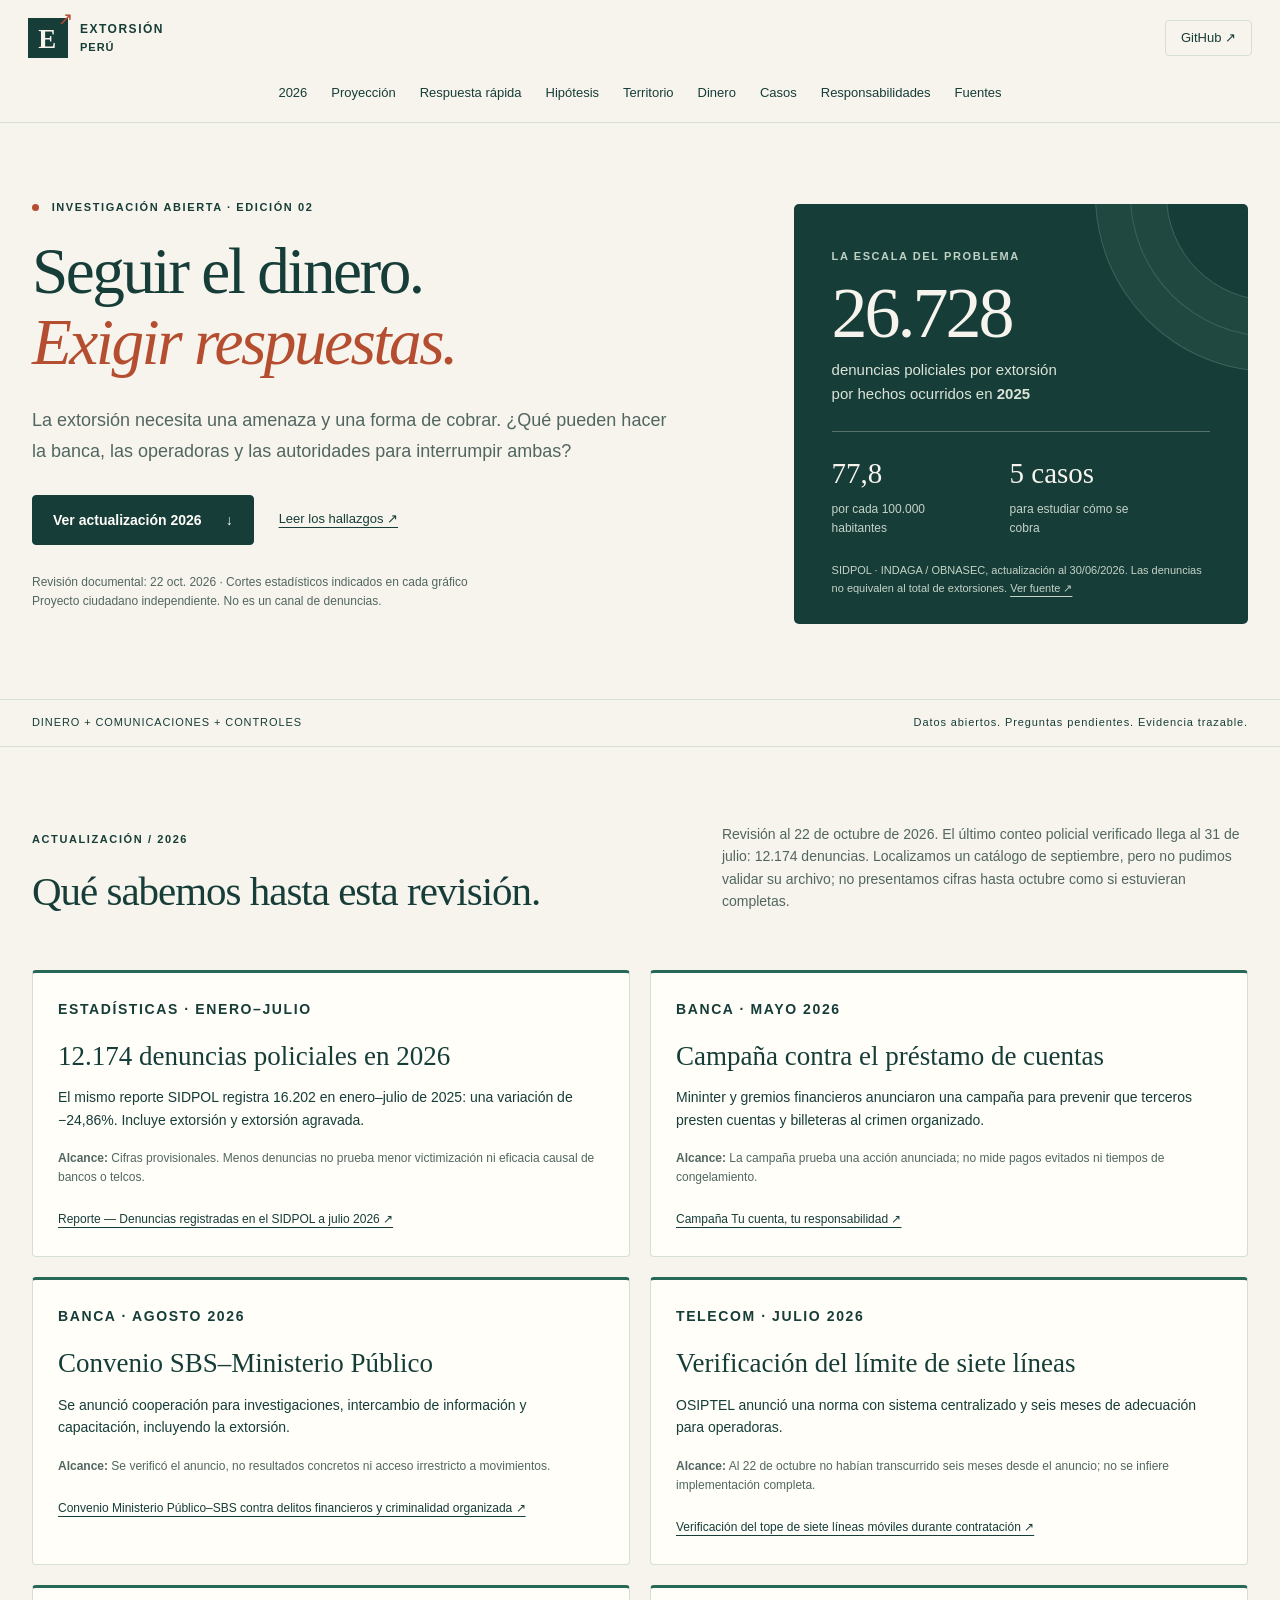
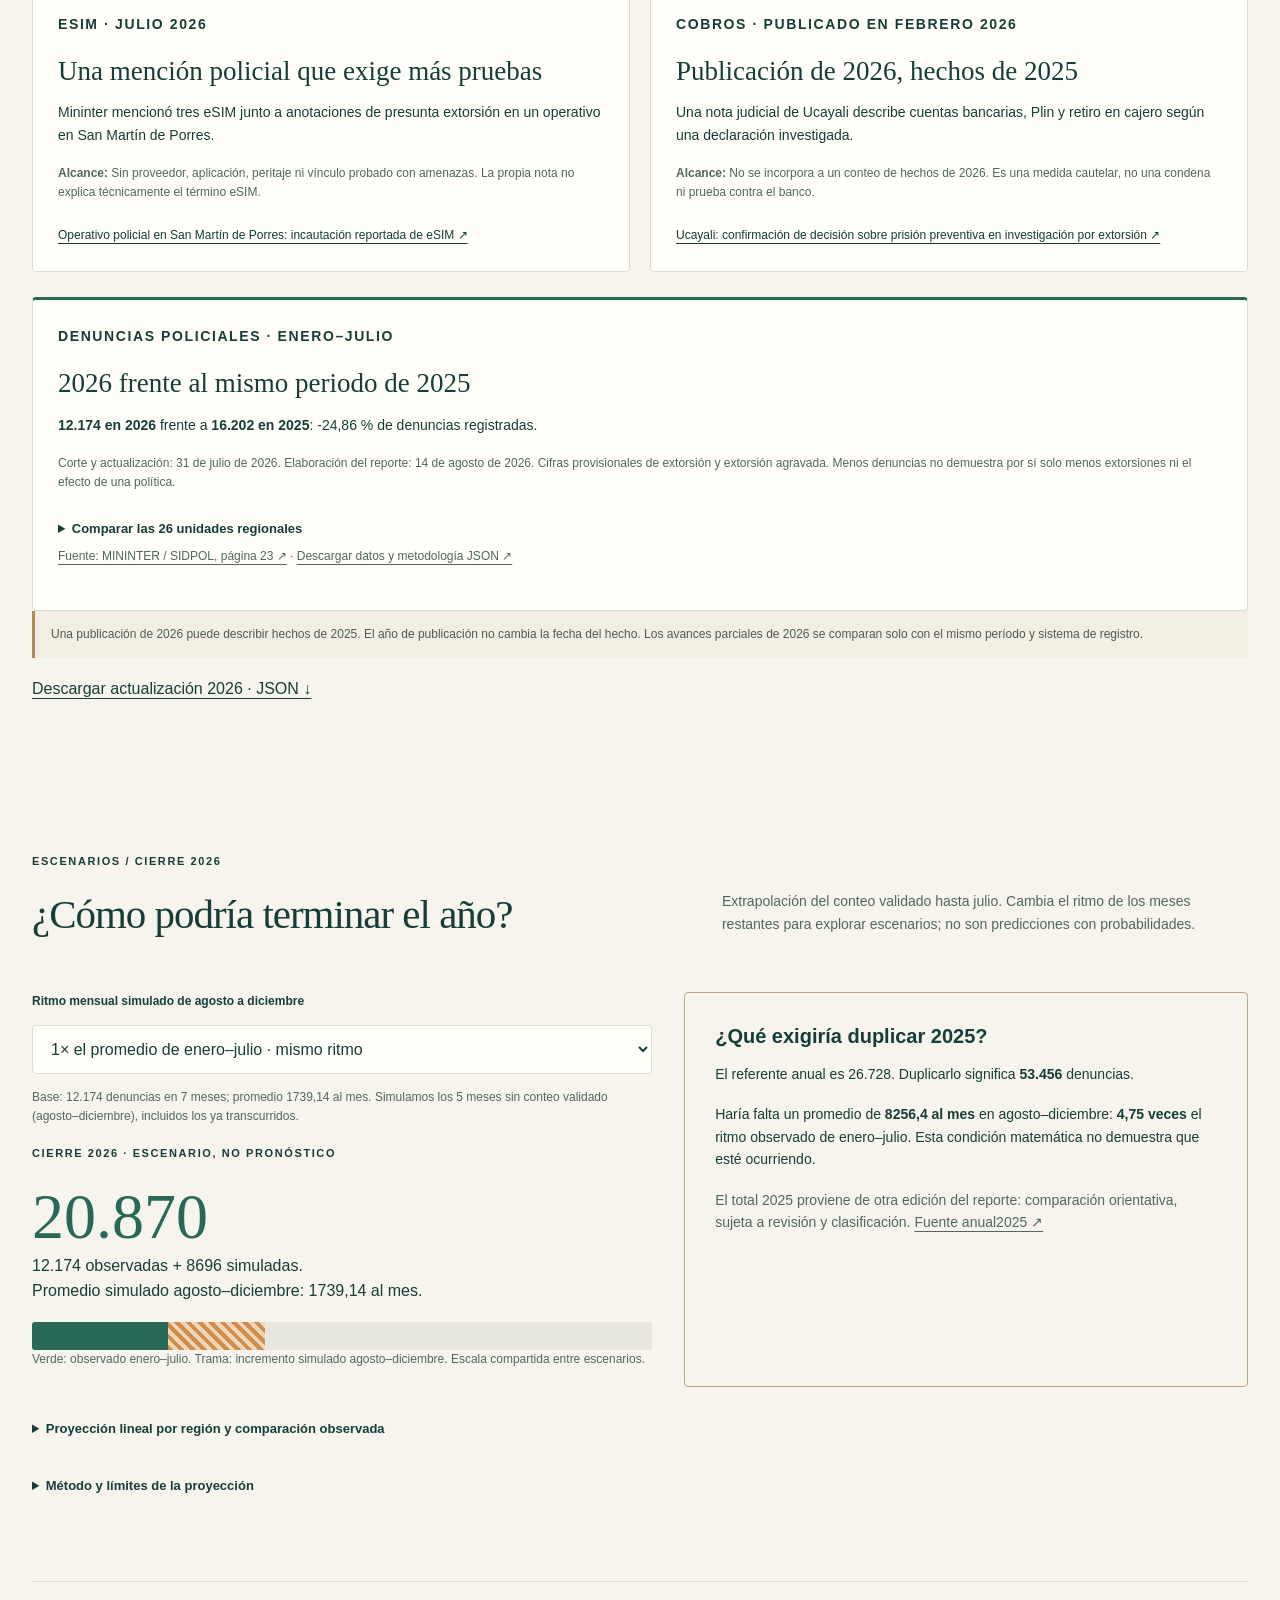
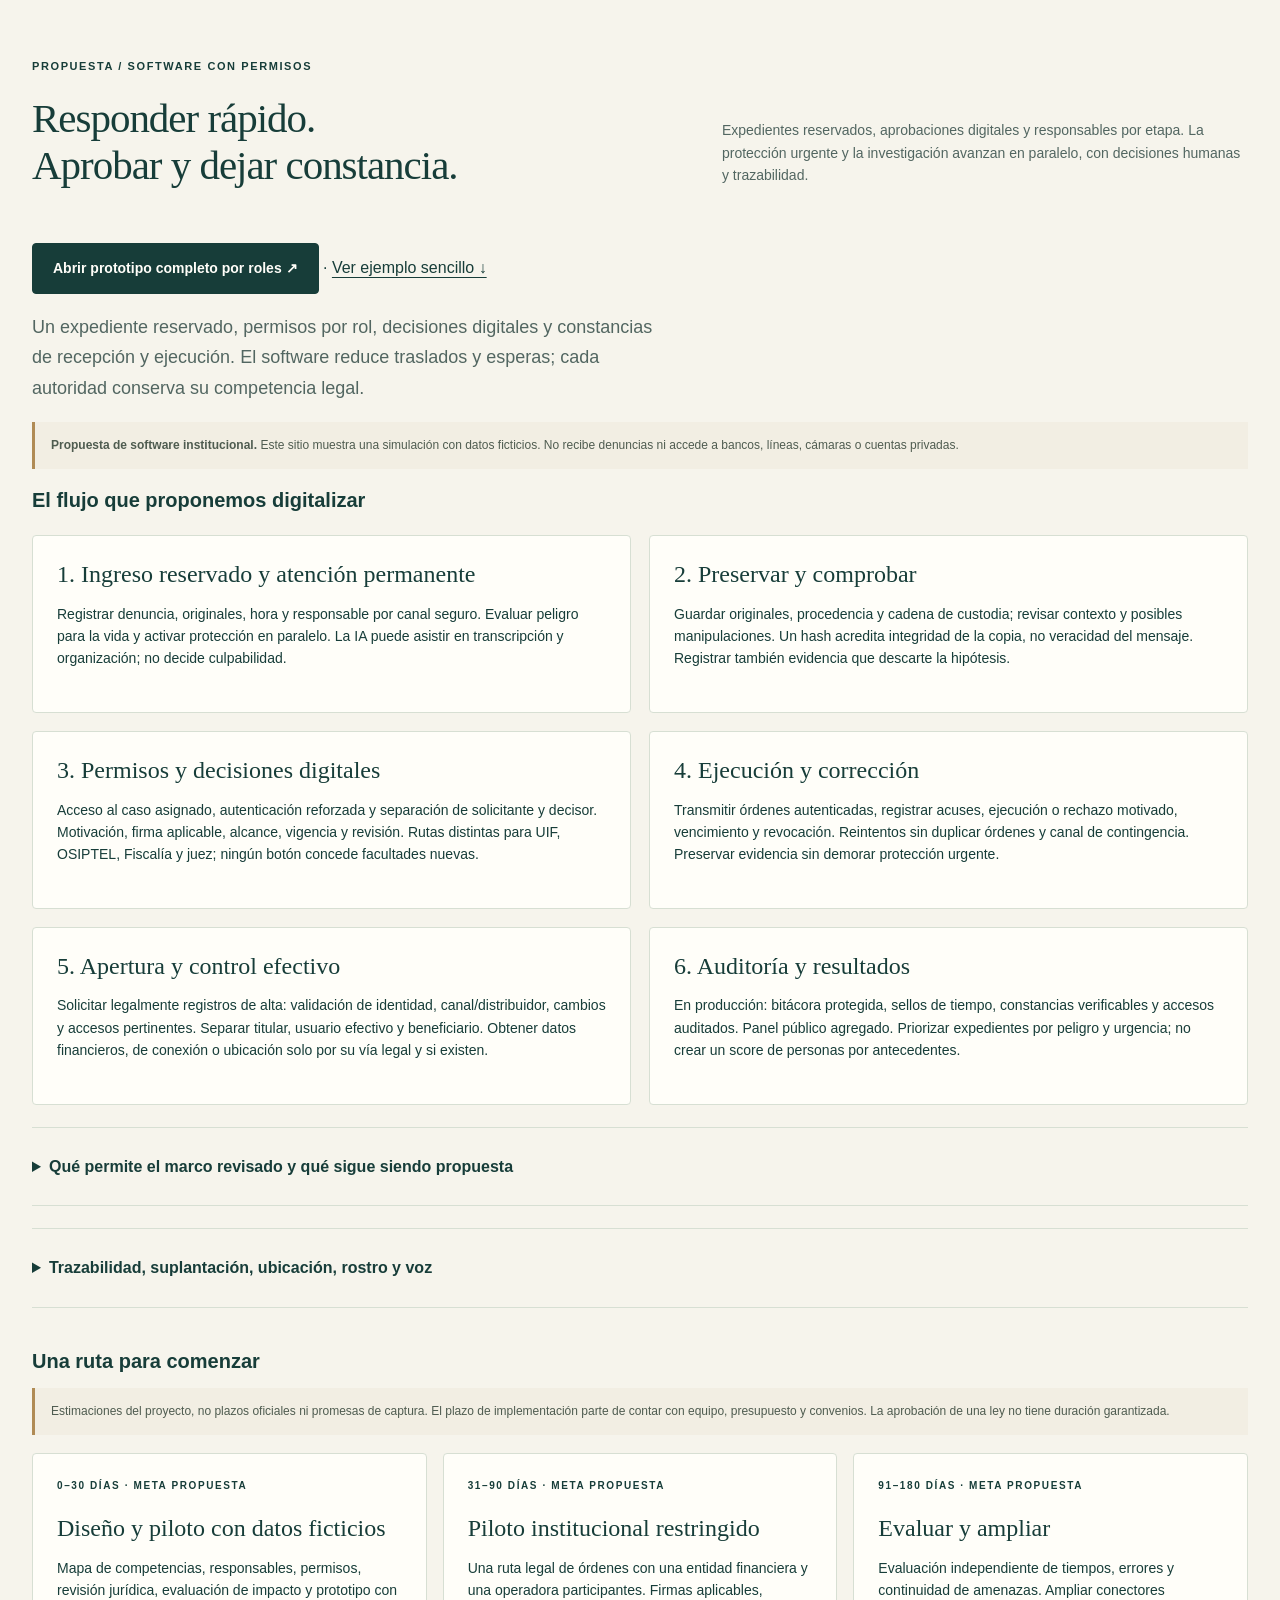
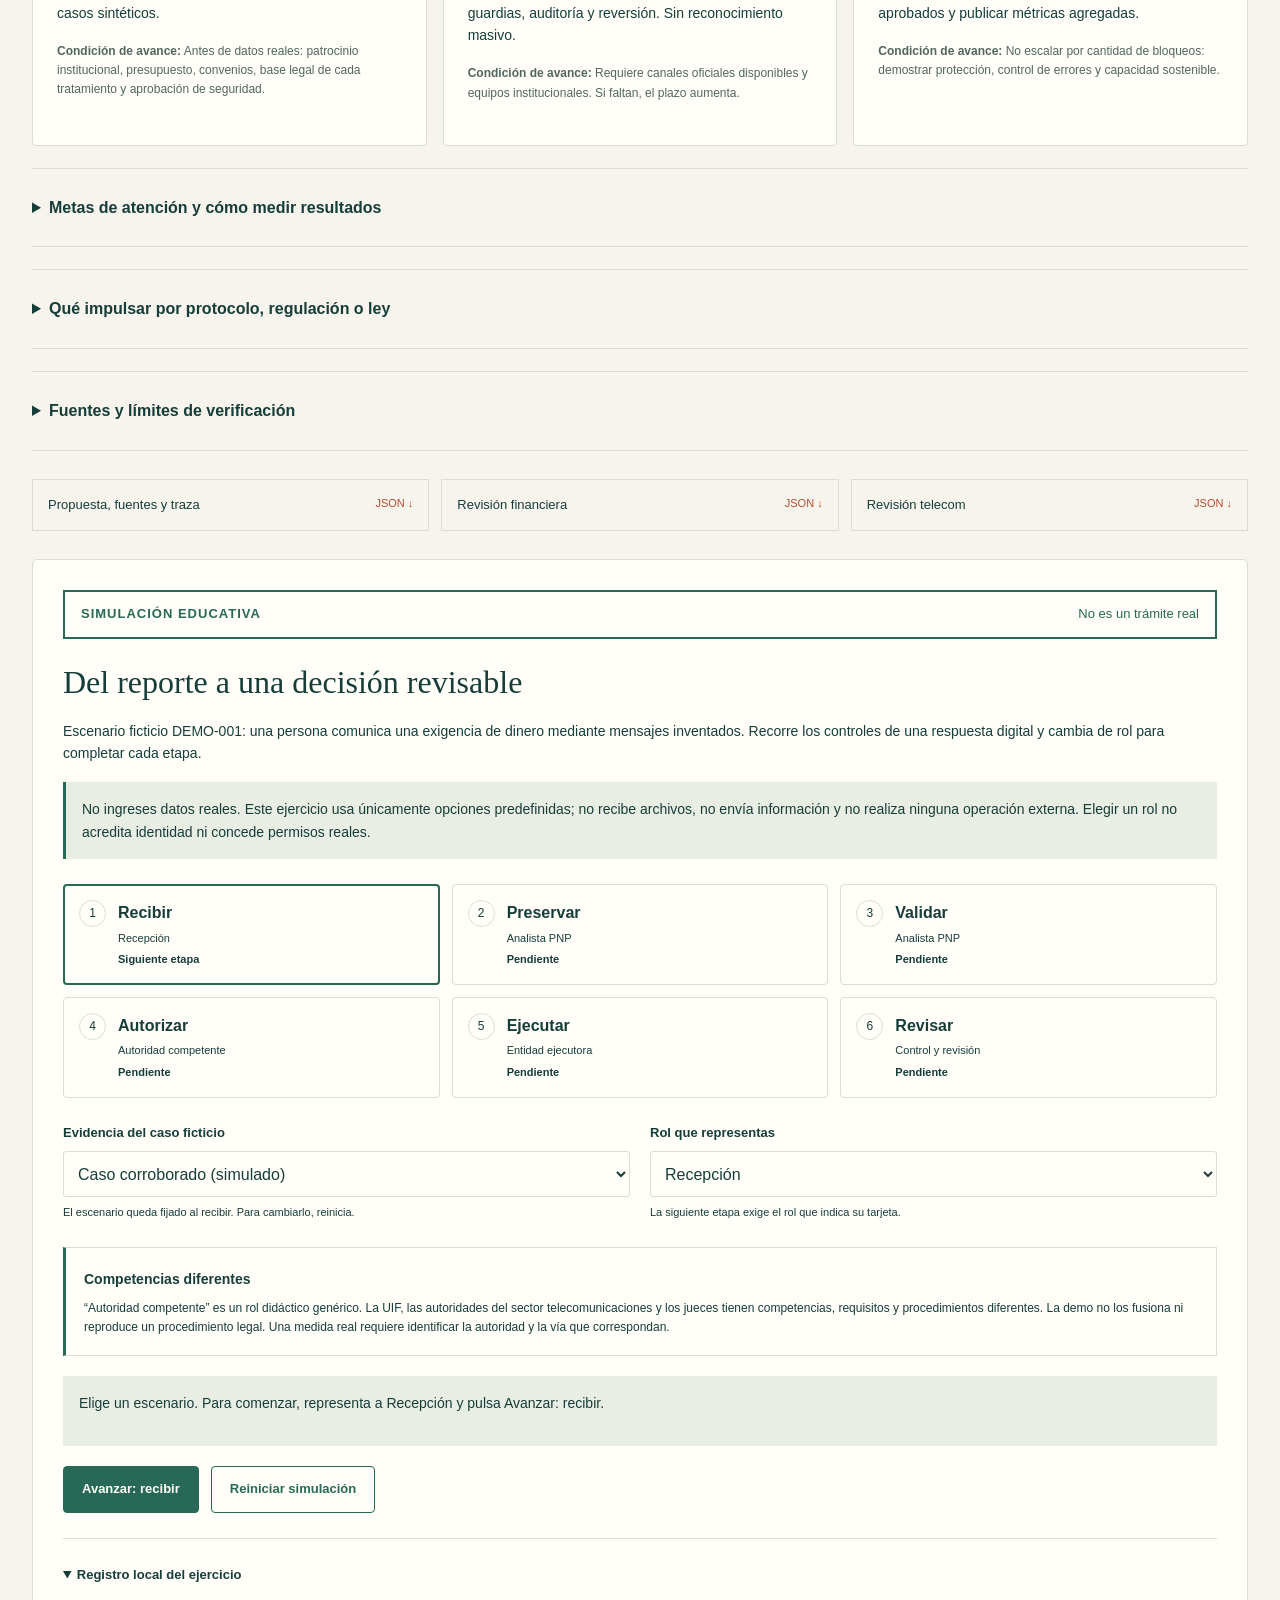
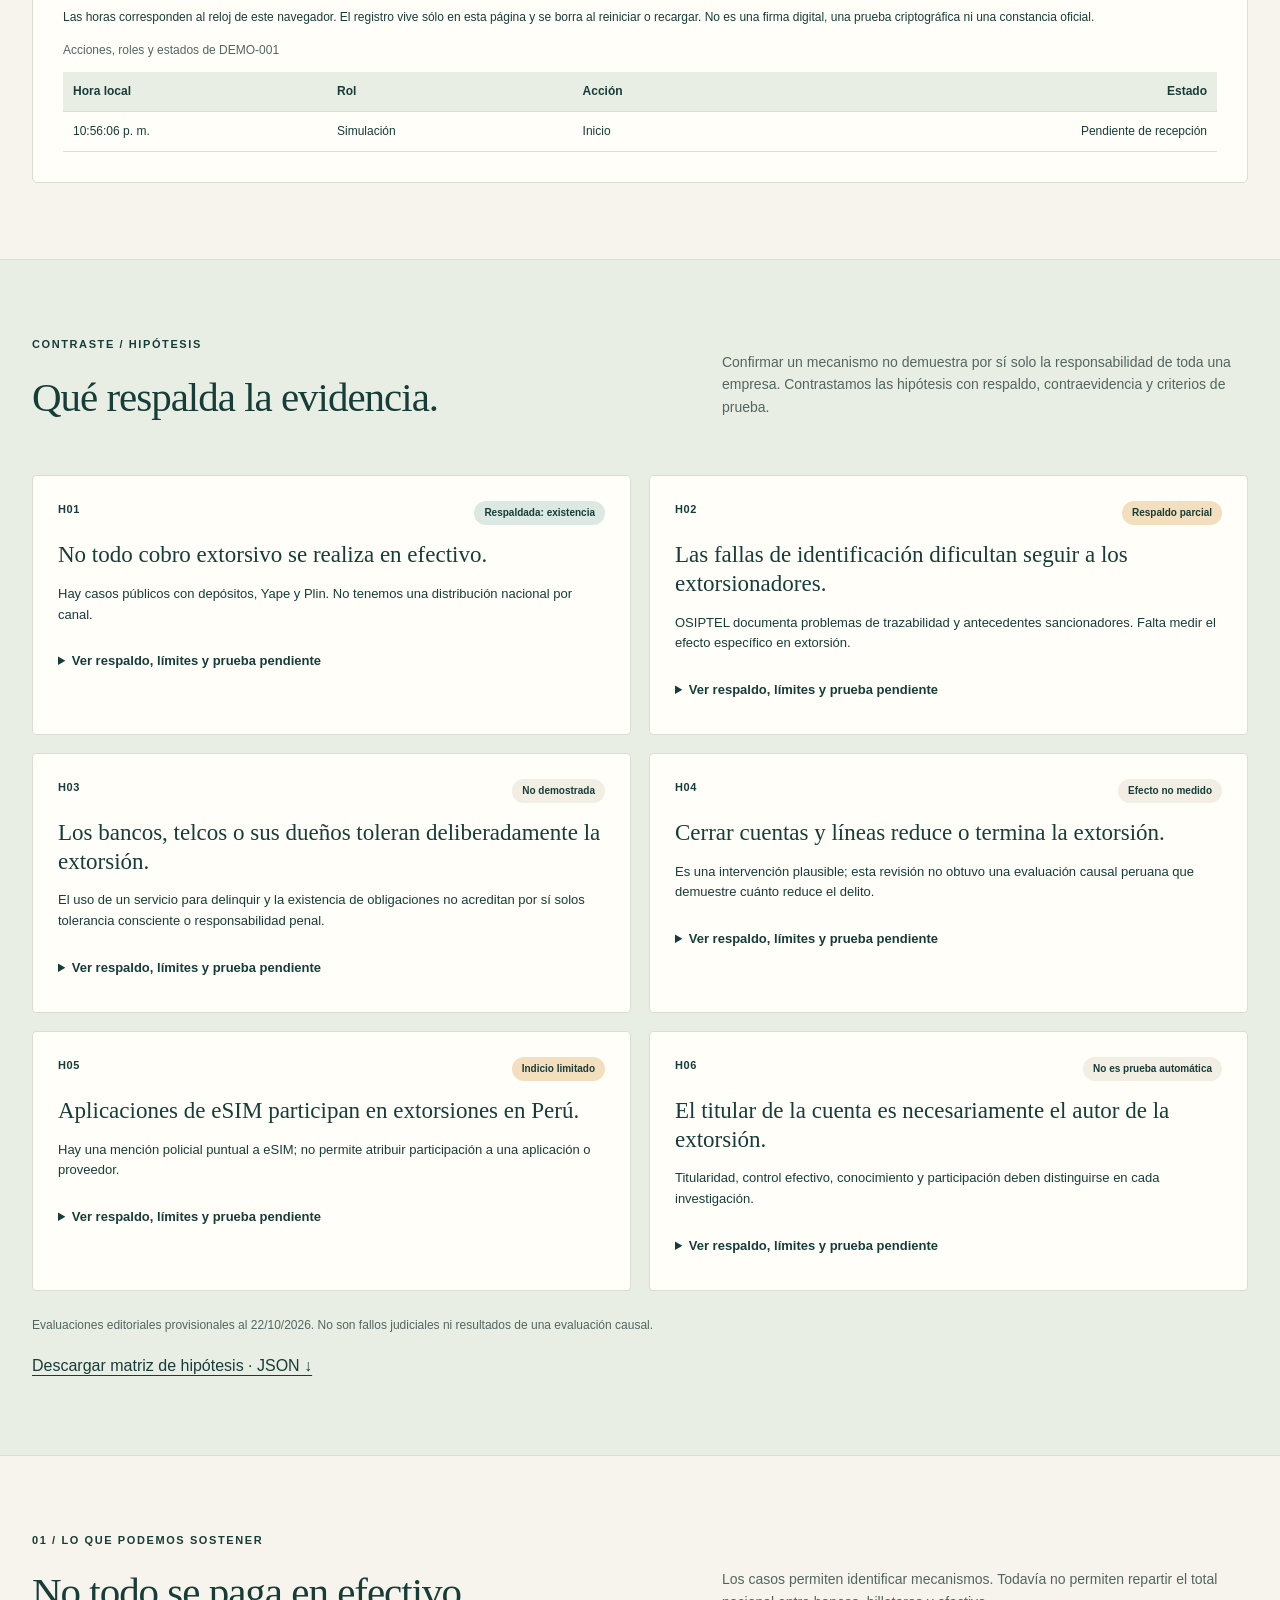
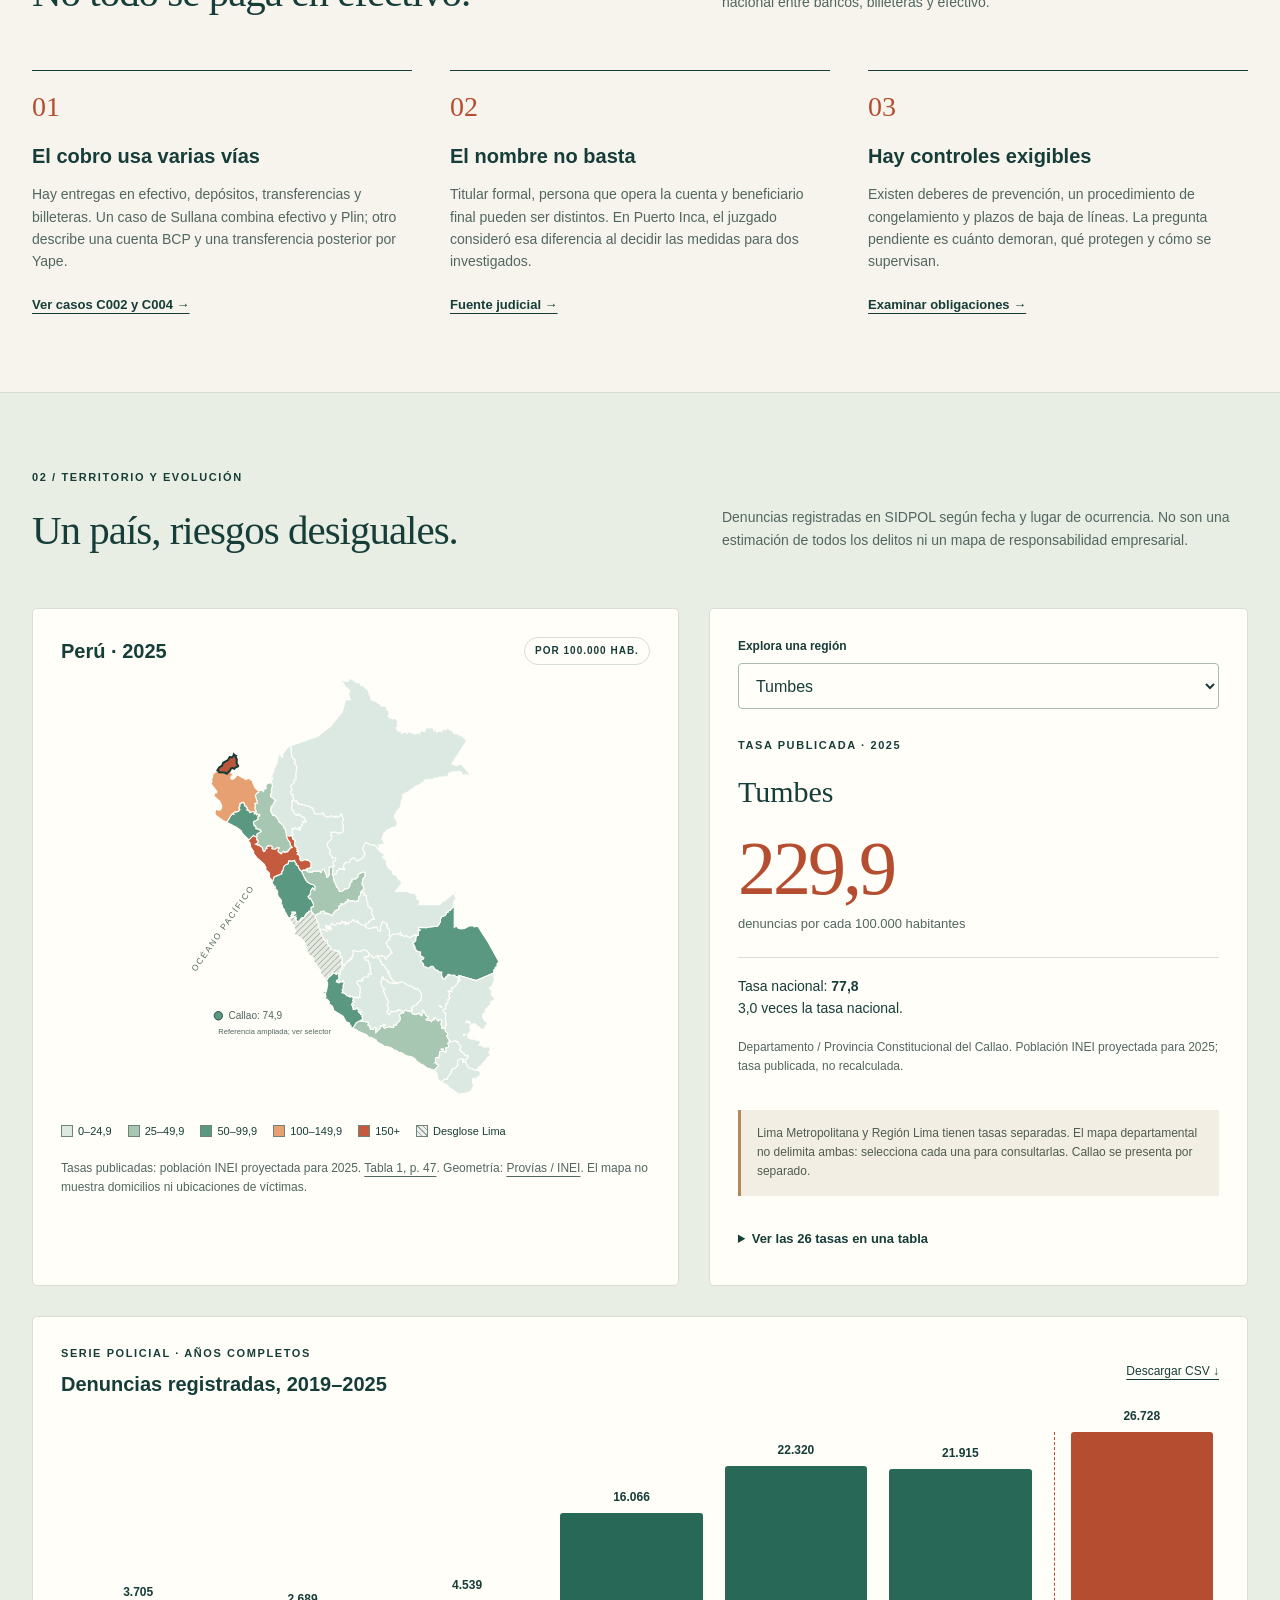
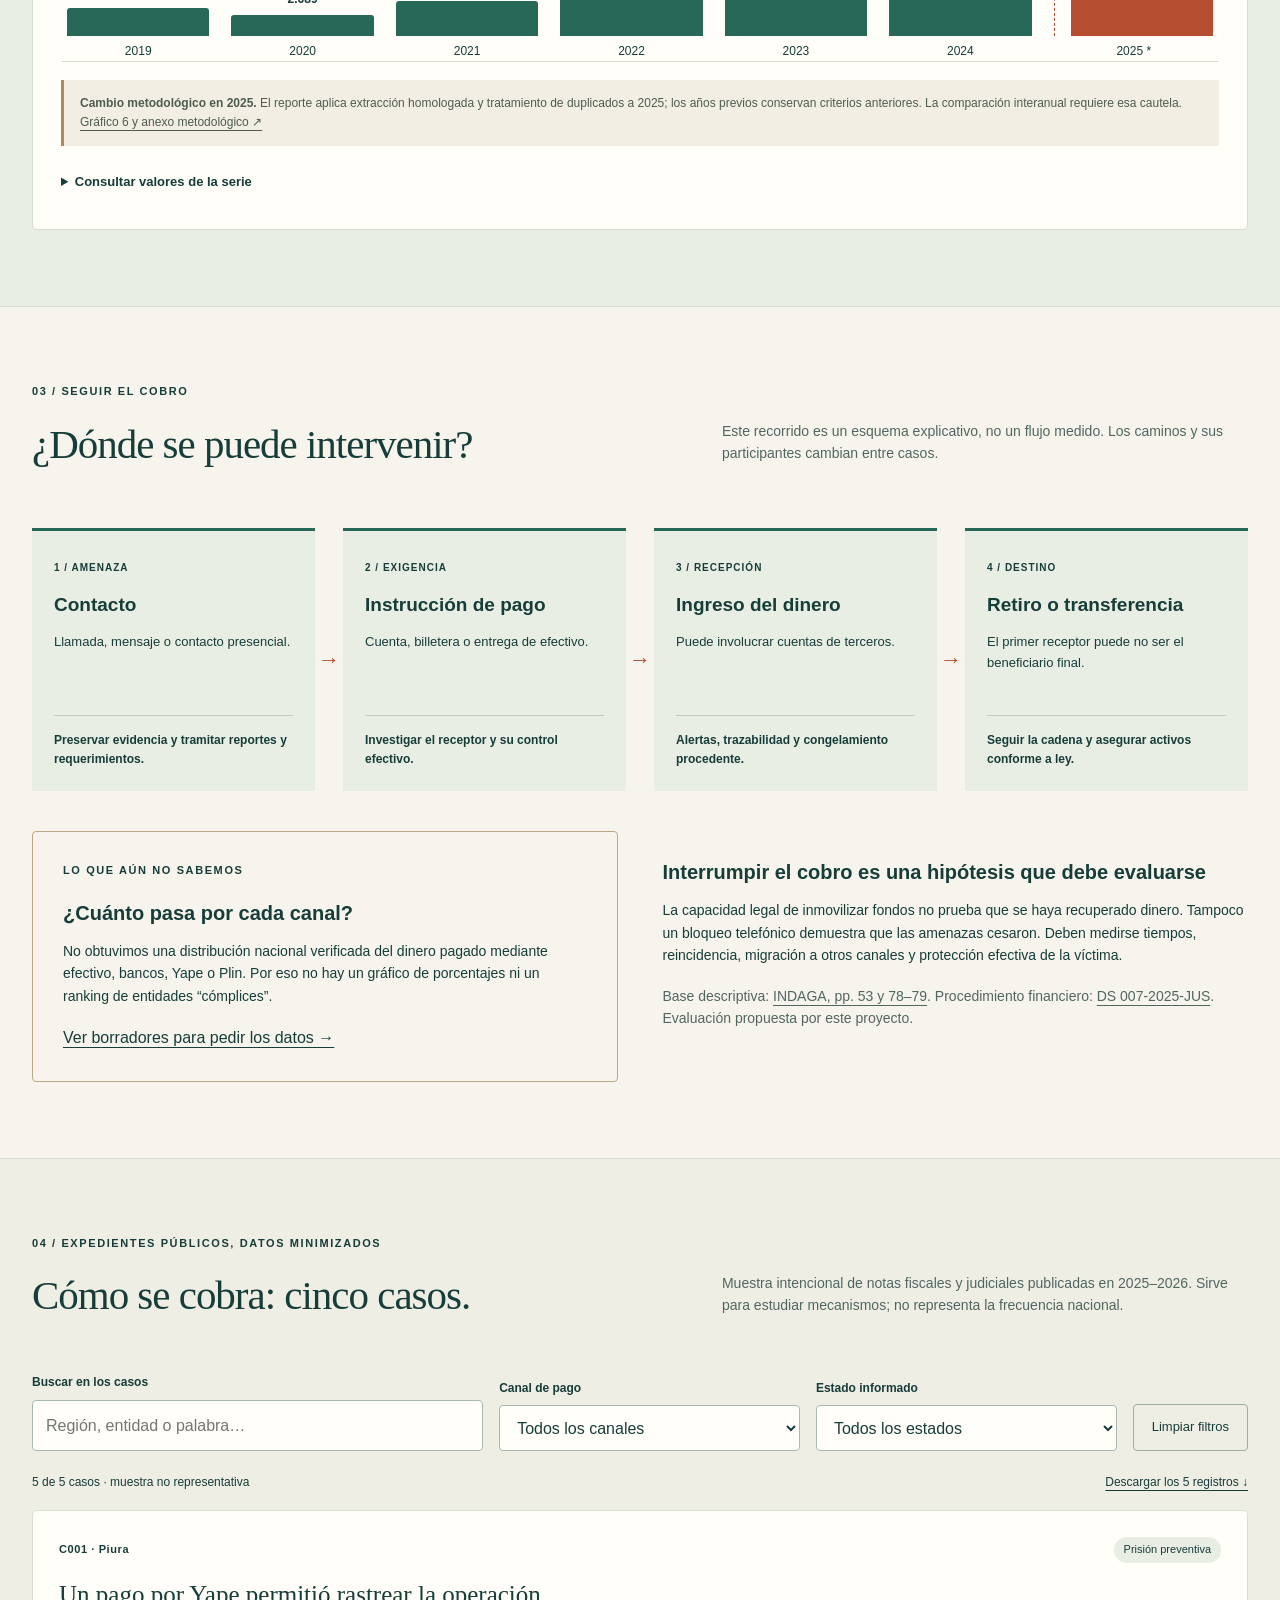
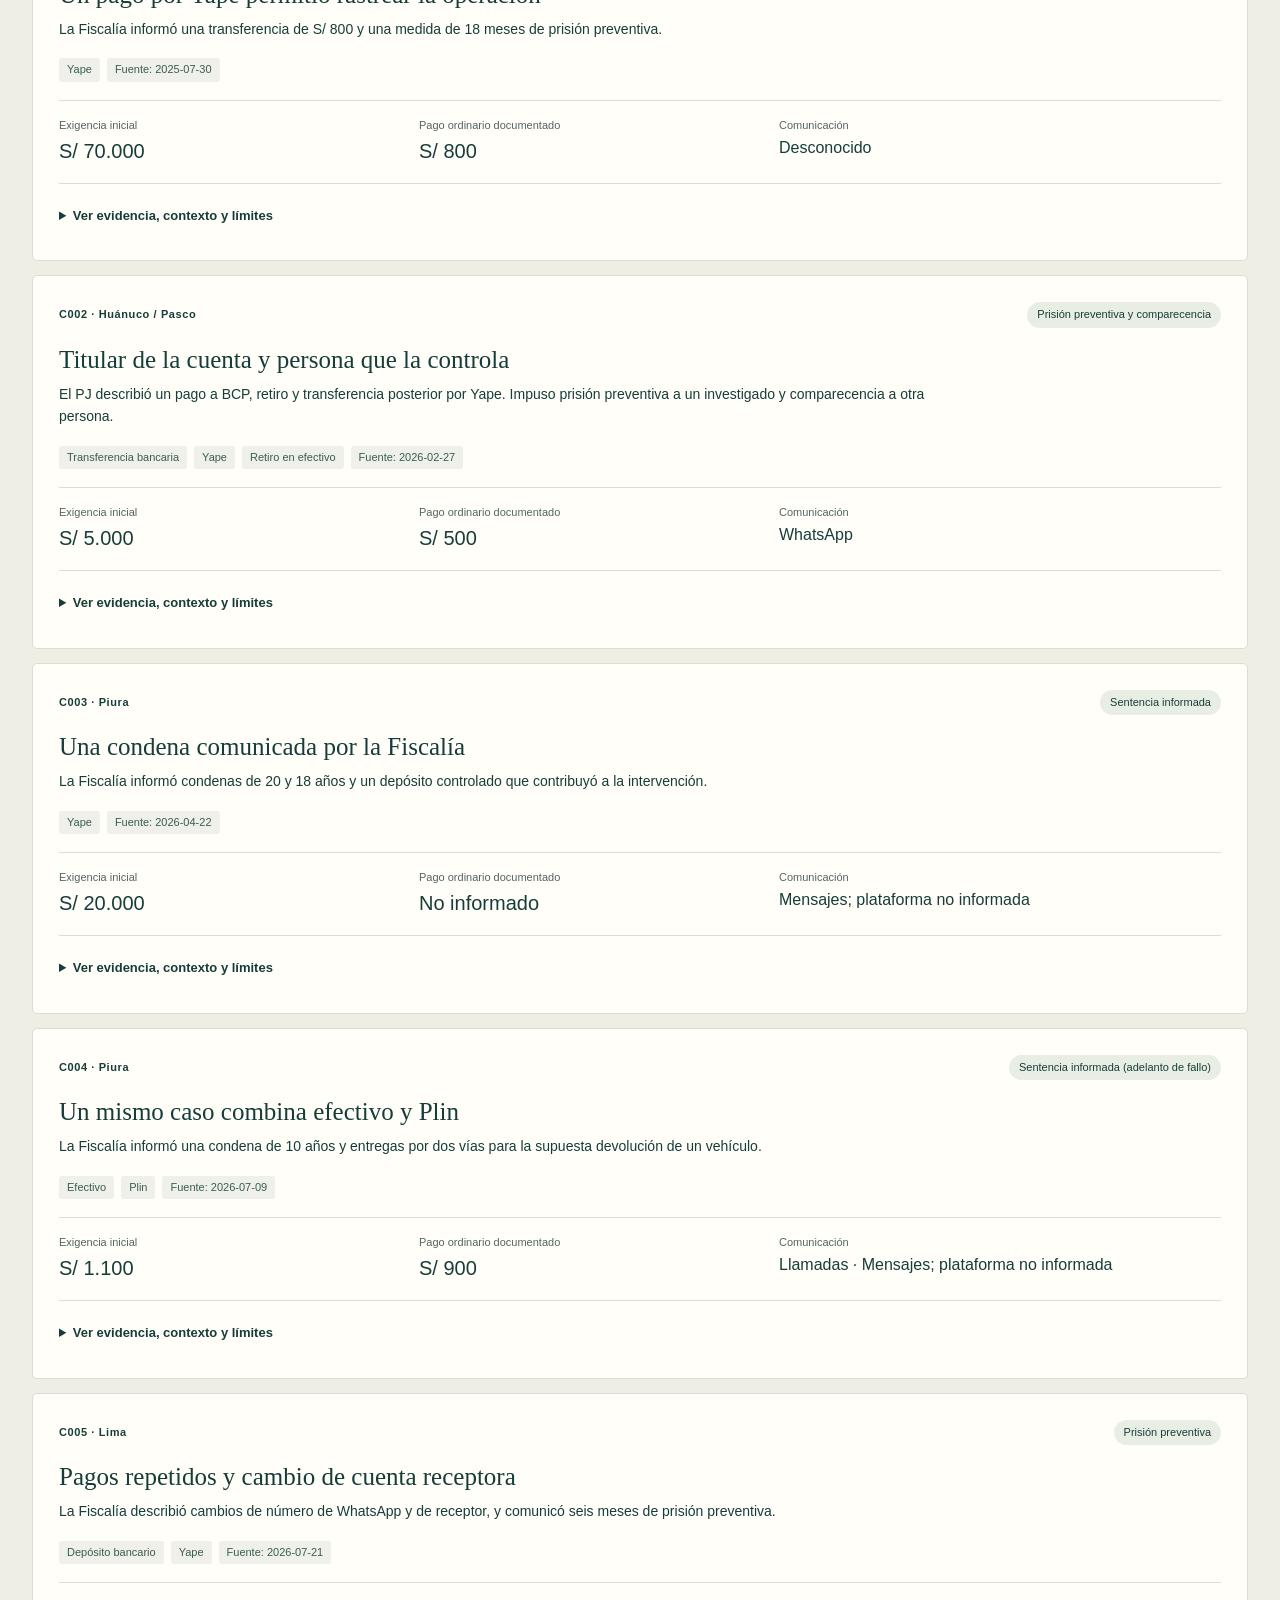
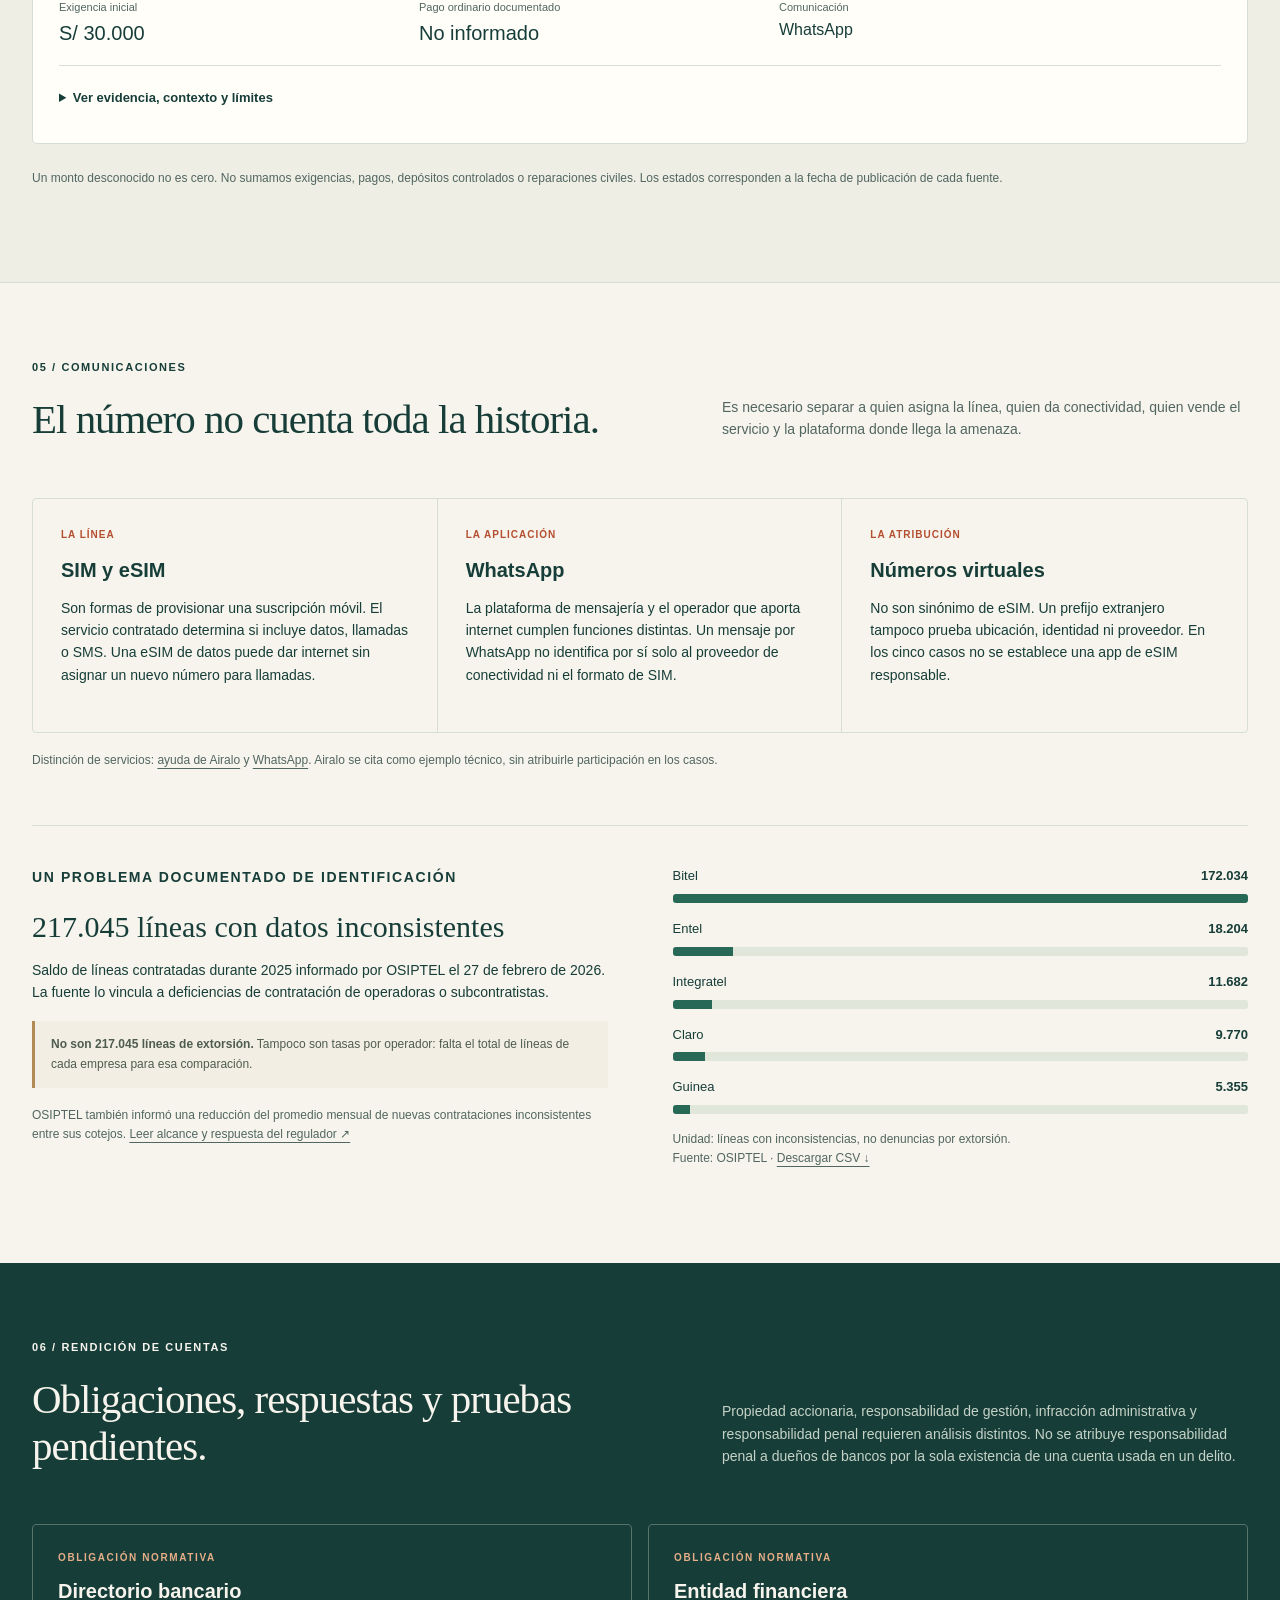
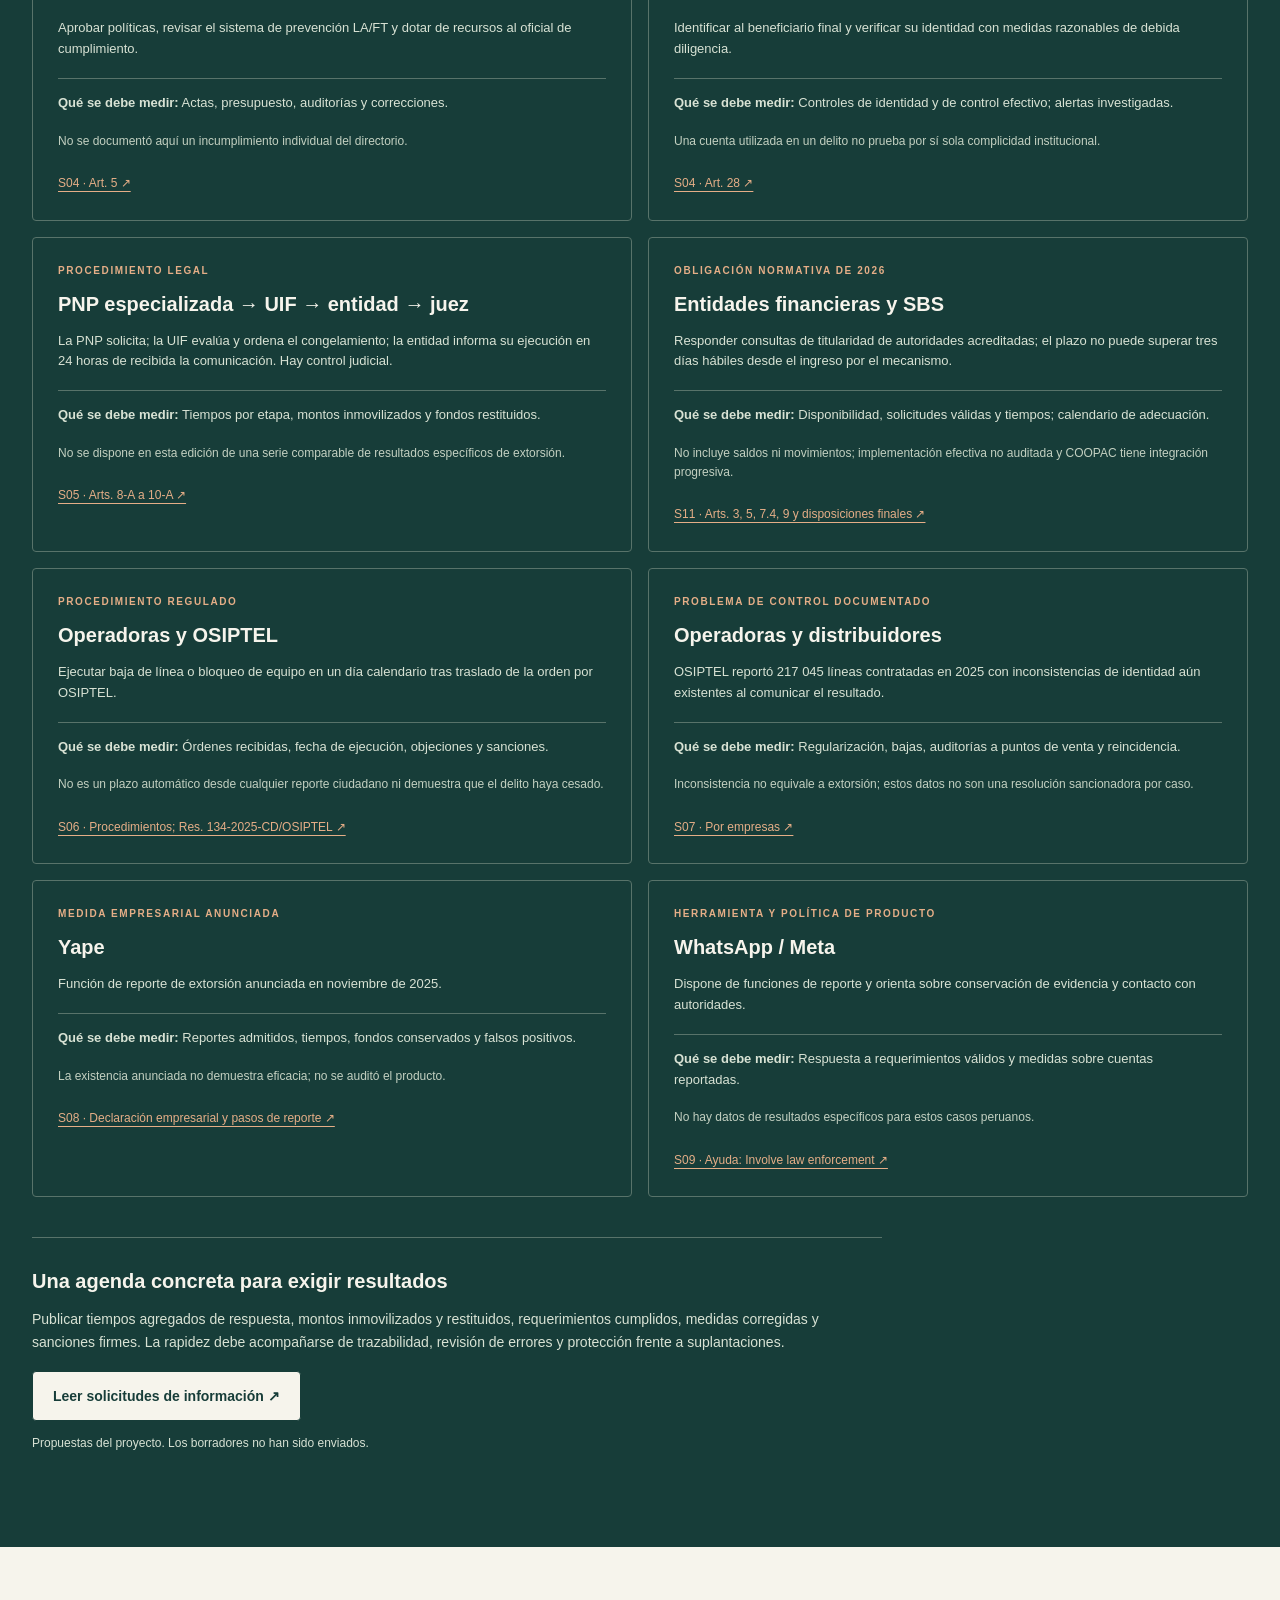
==== commit 851ce424: "Añade prototipo institucional con roles, decisiones y traza exportable" ====
--- a/index.html
+++ b/index.html
@@ -23,7 +23,7 @@
 
 <section class="wrap section" id="actualidad"><div class="section-head"><div><p class="eyebrow">ACTUALIZACIÓN / 2026</p><h2>Qué sabemos hasta esta revisión.</h2></div><p id="cutoff-explainer">Revisión al 22 de octubre de 2026. Cada indicador distingue la fecha de publicación y el período al que se refiere.</p></div><div id="update-findings" class="update-grid"></div><p class="note">Una publicación de 2026 puede describir hechos de 2025. El año de publicación no cambia la fecha del hecho. Los avances parciales de 2026 se comparan solo con el mismo período y sistema de registro.</p><a href="data/actualizacion_2026.json" download>Descargar actualización 2026 · JSON ↓</a><p id="research-error" class="note" hidden>No se pudo cargar la actualización. Consulta los JSON y la traza en el repositorio.</p></section>
 <section class="wrap section" id="proyeccion"><div class="section-head"><div><p class="eyebrow">ESCENARIOS / CIERRE 2026</p><h2>¿Cómo podría terminar el año?</h2></div><p>Extrapolación del conteo validado hasta julio. Cambia el ritmo de los meses restantes para explorar escenarios; no son predicciones con probabilidades.</p></div><div id="projection-content"></div></section>
-<section class="wrap section" id="respuesta"><div class="section-head"><div><p class="eyebrow">PROPUESTA / SOFTWARE CON PERMISOS</p><h2>Responder rápido.<br>Aprobar y dejar constancia.</h2></div><p>Expedientes reservados, aprobaciones digitales y responsables por etapa. La protección urgente y la investigación avanzan en paralelo, con decisiones humanas y trazabilidad.</p></div><p><a class="button" href="#response-demo">Probar flujo de aprobaciones ficticias ↓</a></p><div id="response-plan"></div><div id="response-demo"></div></section>
+<section class="wrap section" id="respuesta"><div class="section-head"><div><p class="eyebrow">PROPUESTA / SOFTWARE CON PERMISOS</p><h2>Responder rápido.<br>Aprobar y dejar constancia.</h2></div><p>Expedientes reservados, aprobaciones digitales y responsables por etapa. La protección urgente y la investigación avanzan en paralelo, con decisiones humanas y trazabilidad.</p></div><p><a class="button" href="prototipo.html">Abrir prototipo completo por roles ↗</a> · <a href="#response-demo">Ver ejemplo sencillo ↓</a></p><div id="response-plan"></div><div id="response-demo"></div></section>
 <section class="section contrast-section" id="contraste"><div class="wrap"><div class="section-head"><div><p class="eyebrow">CONTRASTE / HIPÓTESIS</p><h2>Qué respalda la evidencia.</h2></div><p>Confirmar un mecanismo no demuestra por sí solo la responsabilidad de toda una empresa. Contrastamos las hipótesis con respaldo, contraevidencia y criterios de prueba.</p></div><div id="hypotheses" class="hypothesis-grid"></div><p class="micro">Evaluaciones editoriales provisionales al 22/10/2026. No son fallos judiciales ni resultados de una evaluación causal.</p><a href="data/hipotesis.json" download>Descargar matriz de hipótesis · JSON ↓</a></div></section>
 
 <section class="wrap section" id="hallazgos"><div class="section-head"><div><p class="eyebrow">01 / LO QUE PODEMOS SOSTENER</p><h2>No todo se paga en efectivo.</h2></div><p>Los casos permiten identificar mecanismos. Todavía no permiten repartir el total nacional entre bancos, billeteras y efectivo.</p></div><div class="findings"><article><span class="index">01</span><h3>El cobro usa varias vías</h3><p>Hay entregas en efectivo, depósitos, transferencias y billeteras. Un caso de Sullana combina efectivo y Plin; otro describe una cuenta BCP y una transferencia posterior por Yape.</p><a href="#casos">Ver casos C002 y C004 →</a></article><article><span class="index">02</span><h3>El nombre no basta</h3><p>Titular formal, persona que opera la cuenta y beneficiario final pueden ser distintos. En Puerto Inca, el juzgado consideró esa diferencia al decidir las medidas para dos investigados.</p><a href="#S13">Fuente judicial →</a></article><article><span class="index">03</span><h3>Hay controles exigibles</h3><p>Existen deberes de prevención, un procedimiento de congelamiento y plazos de baja de líneas. La pregunta pendiente es cuánto demoran, qué protegen y cómo se supervisan.</p><a href="#responsabilidades">Examinar obligaciones →</a></article></div></section>
@@ -51,6 +51,6 @@
 
 <section class="wrap section" id="traza"><div class="section-head"><div><p class="eyebrow">INVESTIGACIÓN / TRAZA DE TRABAJO</p><h2>Tres agentes, evidencia revisable.</h2></div><p id="trace-method">Investigación en paralelo y revisión editorial central. La traza registra tareas, fuentes consultadas, decisiones y archivos producidos.</p></div><ol id="trace-tasks" class="trace-tasks"></ol><div class="download-grid"><a href="data/traza_tareas.json" download>Traza consolidada <span>JSON ↓</span></a><a href="research/2026-10-22/estadisticas_2026.json" download>Estadísticas <span>JSON ↓</span></a><a href="research/2026-10-22/cobros_banca.json" download>Cobros y banca <span>JSON ↓</span></a><a href="research/2026-10-22/comunicaciones_telco.json" download>Telecomunicaciones <span>JSON ↓</span></a><a href="research/2026-10-22/traza_estadisticas.json" download>Traza estadística <span>JSON ↓</span></a><a href="research/2026-10-22/traza_banca.json" download>Traza bancaria <span>JSON ↓</span></a><a href="research/2026-10-22/traza_telecom.json" download>Traza telecom <span>JSON ↓</span></a><a href="https://github.com/unimauro/extorsion-peru/actions">Publicaciones <span>GitHub ↗</span></a></div><p class="micro">Los agentes no equivalen a fuentes independientes. Si dos leen la misma nota, sigue siendo una sola evidencia. Se registran también los accesos fallidos y las afirmaciones descartadas.</p></section>
 <aside class="support wrap"><div><p class="eyebrow">APOYO AL TRABAJO INDEPENDIENTE</p><h2>Ayuda a sostener Extorsión Perú.</h2><p>Aportes para el trabajo del autor, Carlos Mauro Cárdenas Fernández. No son ayuda directa a víctimas ni condicionan las conclusiones.</p><p class="micro">Datos recuperados de un <a href="#S20">repositorio público del autor</a>.</p></div><div class="support-actions"><button id="copy-yape" class="button" type="button">Yape · 940 584 307 <span>Copiar</span></button><a class="secondary" href="https://buymeacoffee.com/unimauro" target="_blank" rel="noopener noreferrer">Buy Me a Coffee ↗</a><span id="copy-status" role="status" class="micro"></span></div></aside>
-</main><footer class="wrap"><span>EXTORSIÓN PERÚ</span><span>Edición 1.3 · 22/10/2026 · <a href="https://github.com/unimauro/extorsion-peru">Código y datos ↗</a></span></footer>
+</main><footer class="wrap"><span>EXTORSIÓN PERÚ</span><span>Edición 1.4 · 22/10/2026 · <a href="https://github.com/unimauro/extorsion-peru">Código y datos ↗</a></span></footer>
 <noscript><div class="noscript">Para usar el mapa y los filtros activa JavaScript. Los archivos descargables y la documentación siguen disponibles en <a href="https://github.com/unimauro/extorsion-peru">GitHub</a>.</div></noscript><div id="load-error" role="alert" hidden></div>
 </body></html>
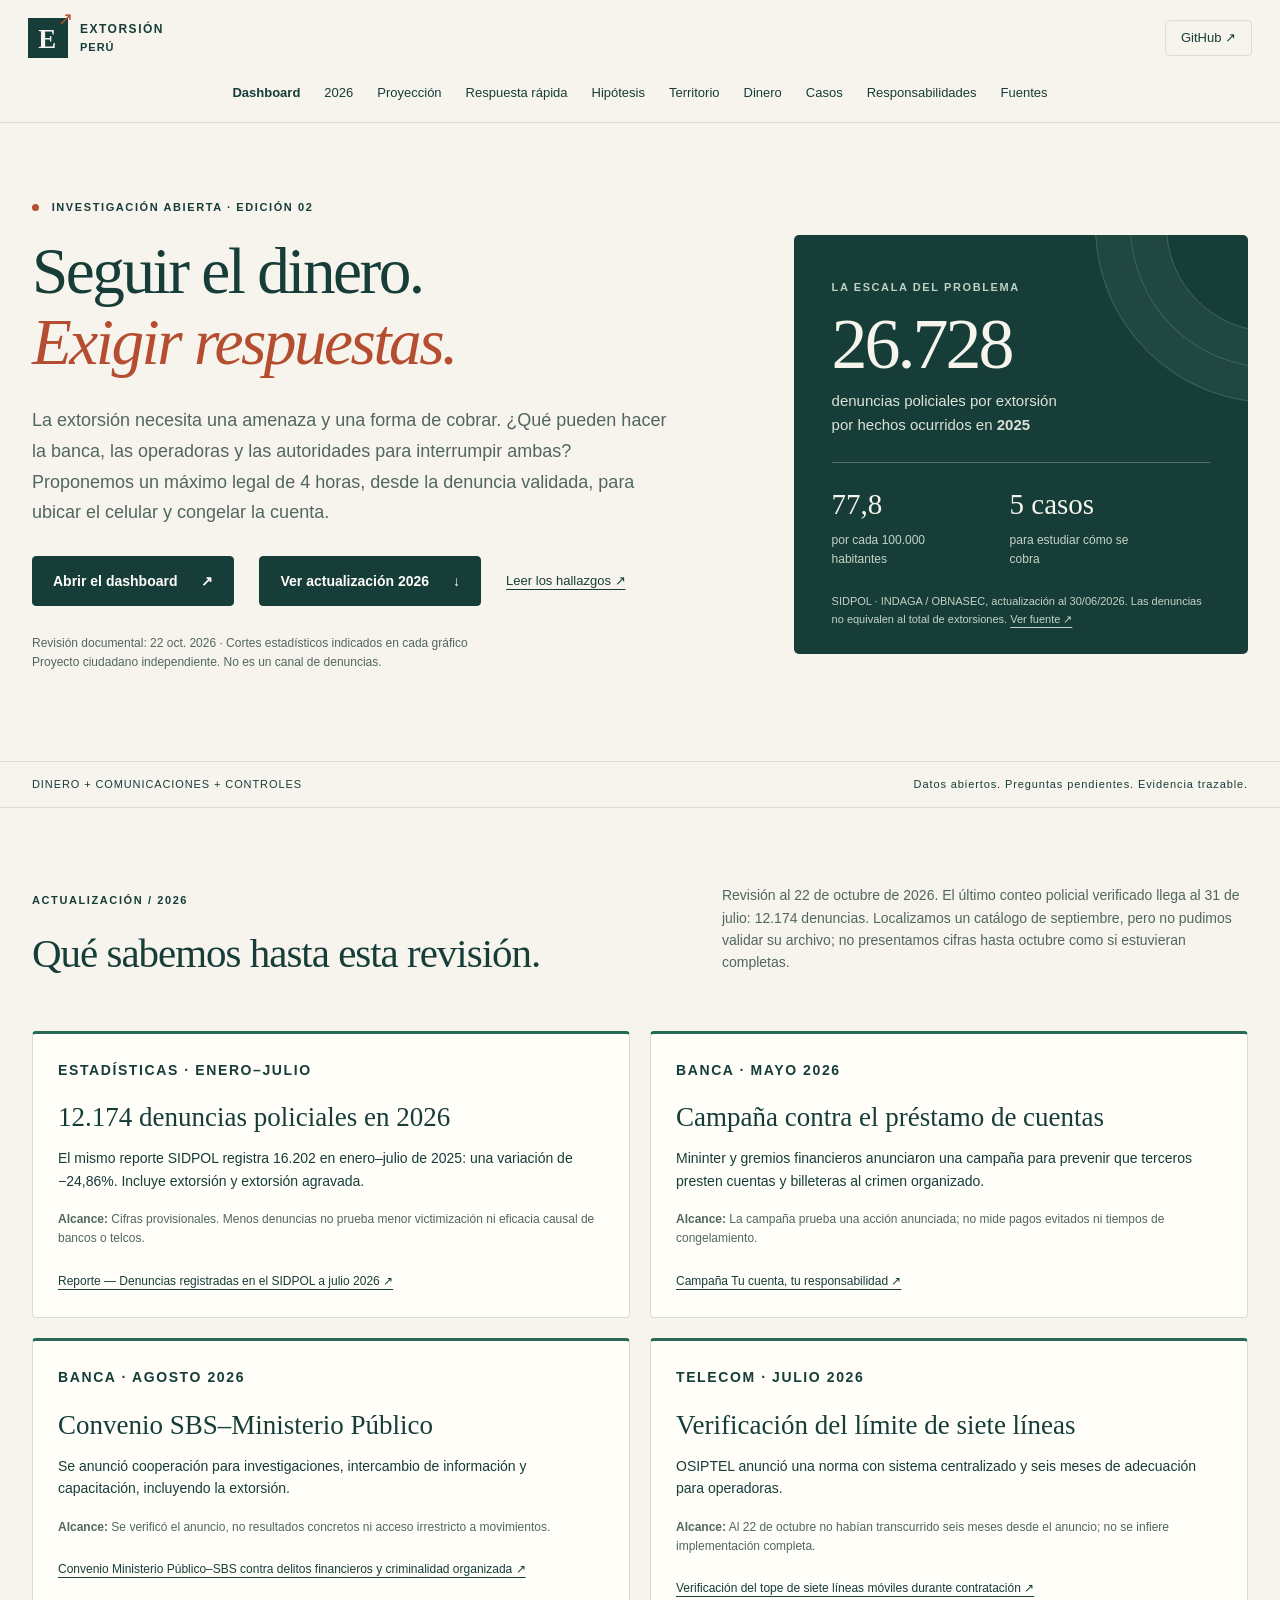
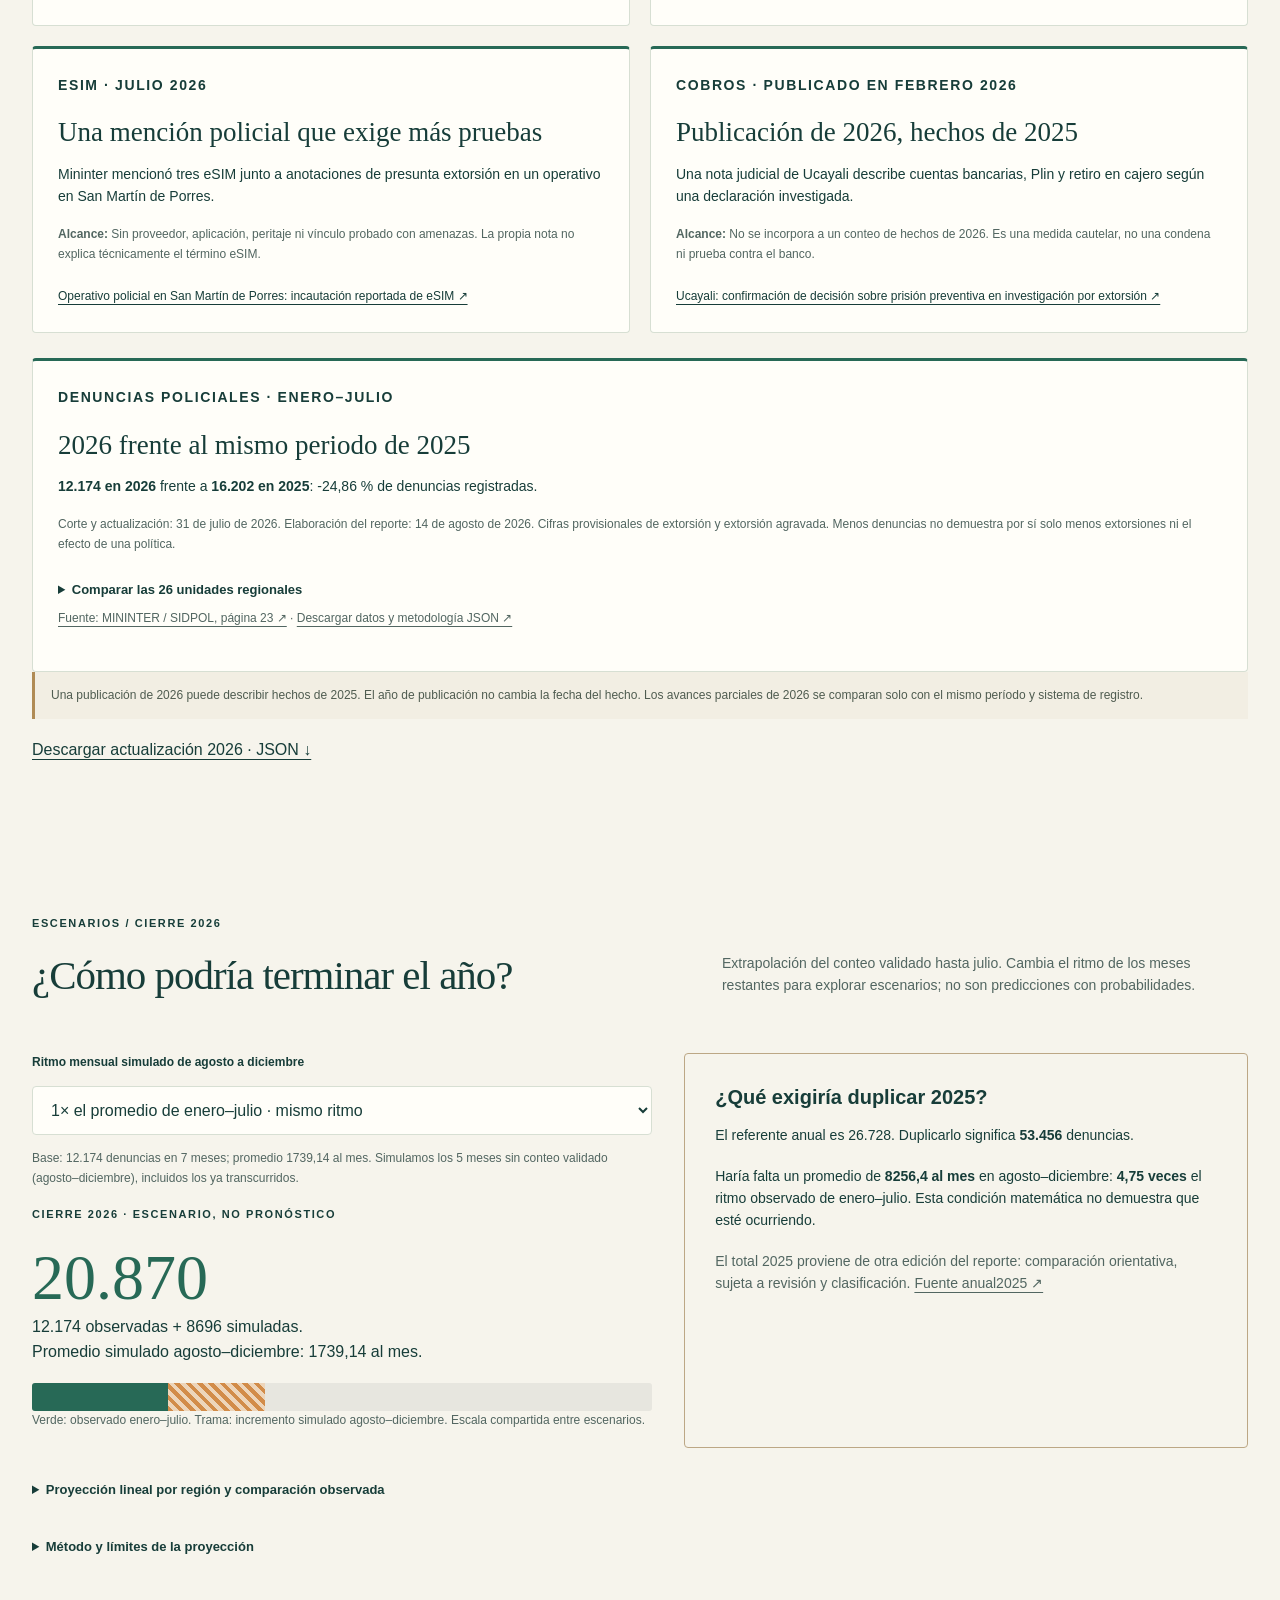
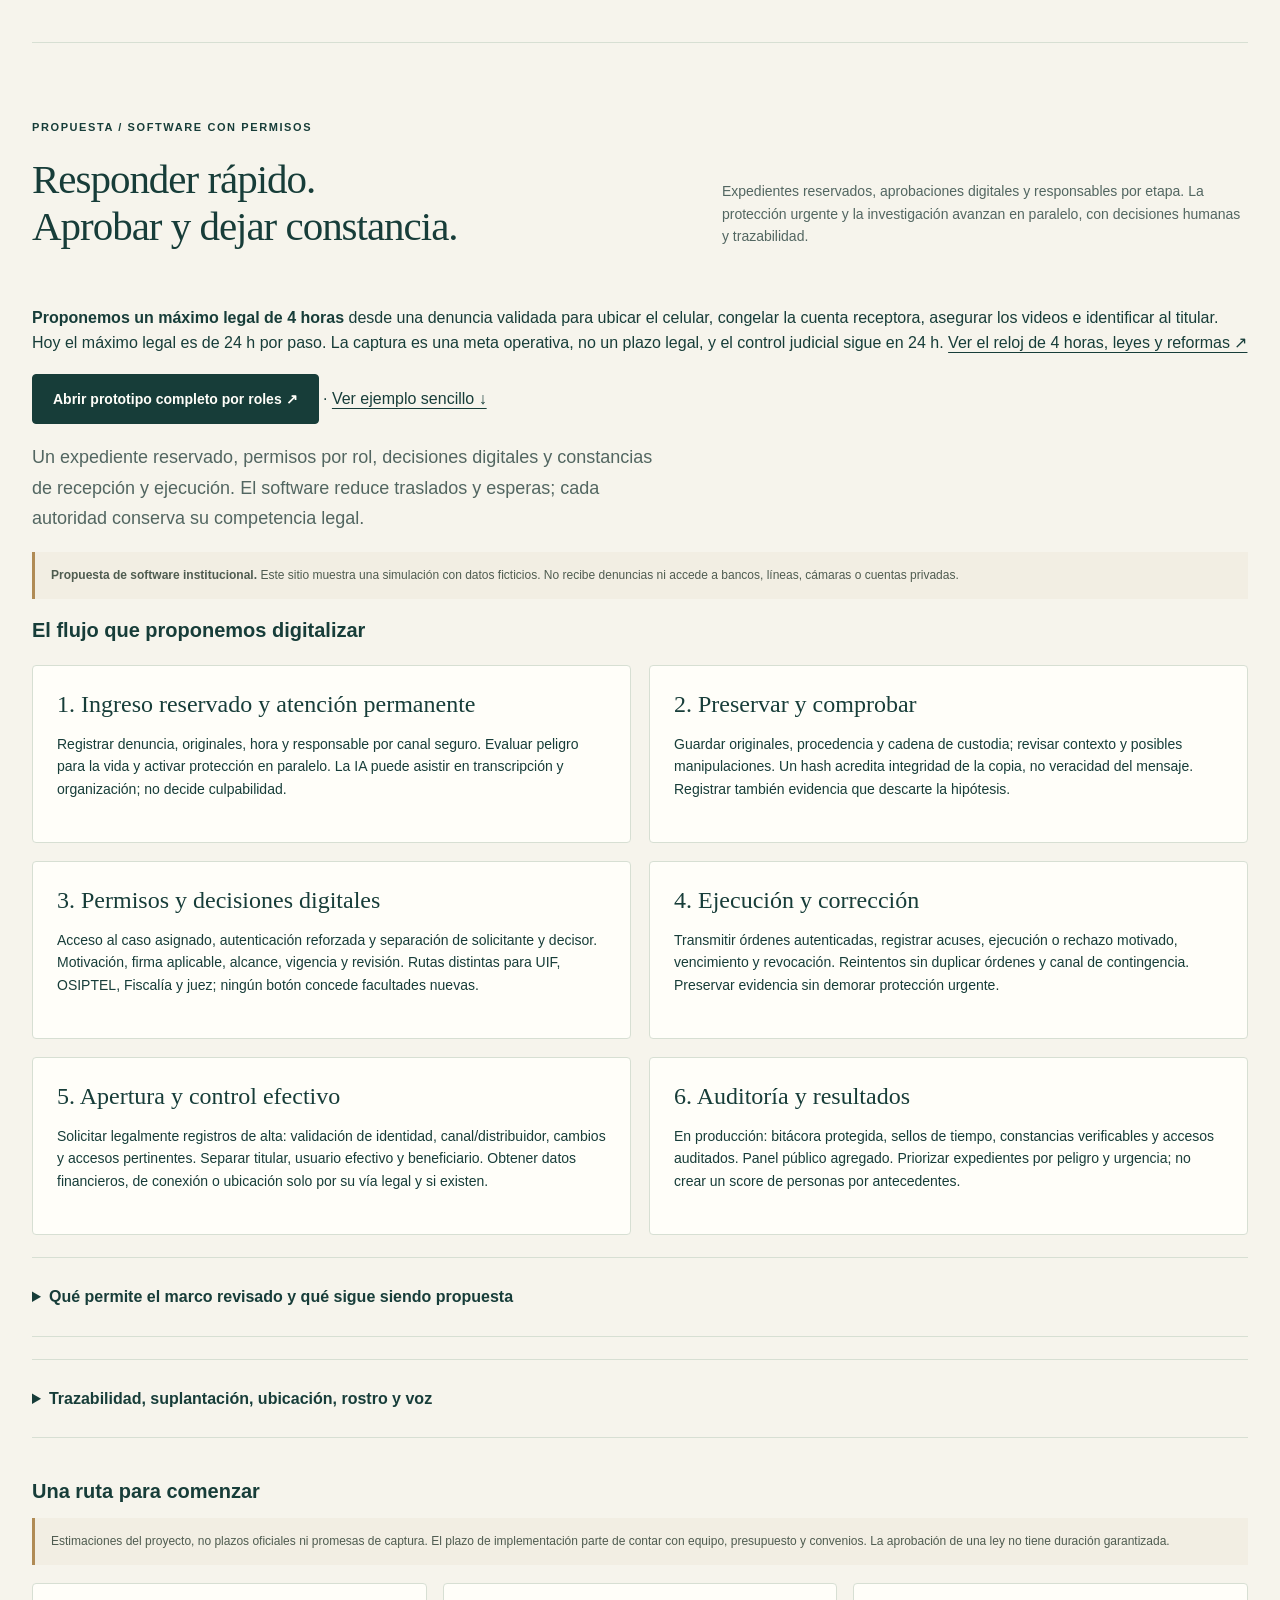
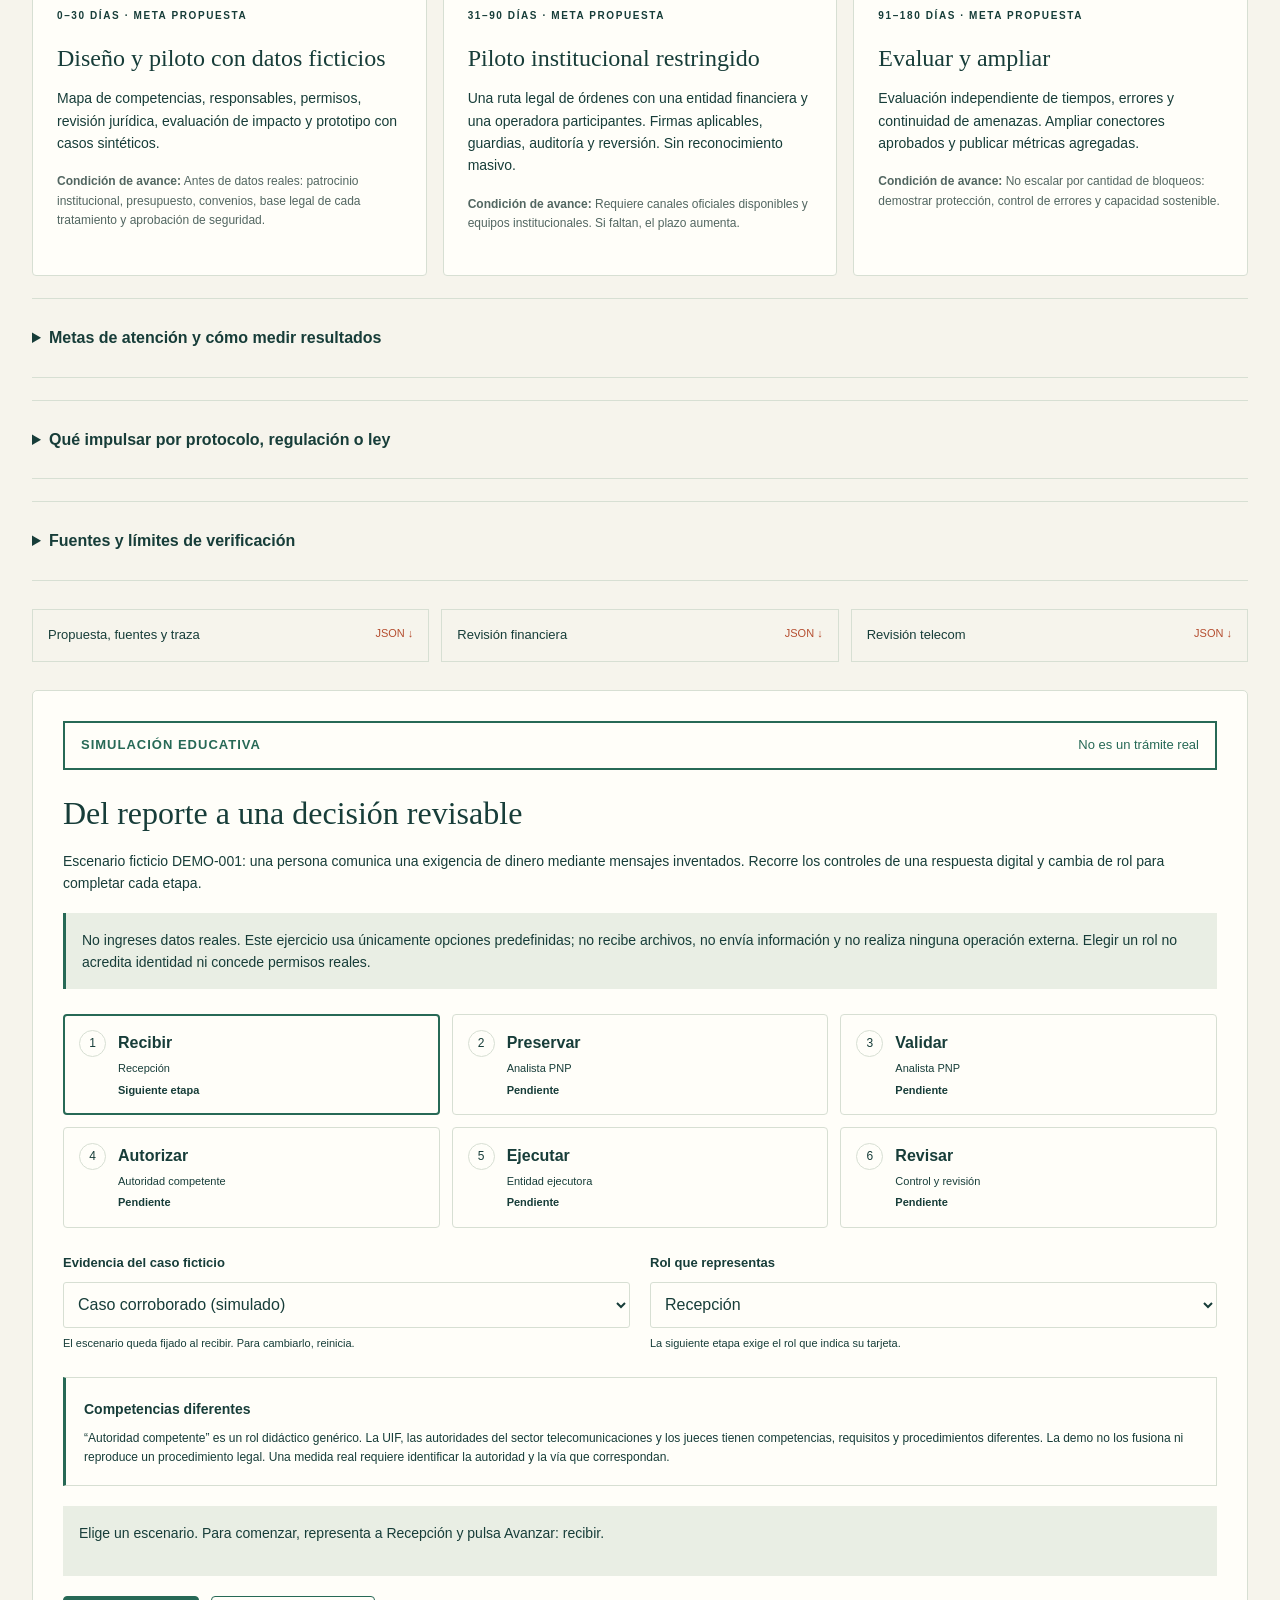
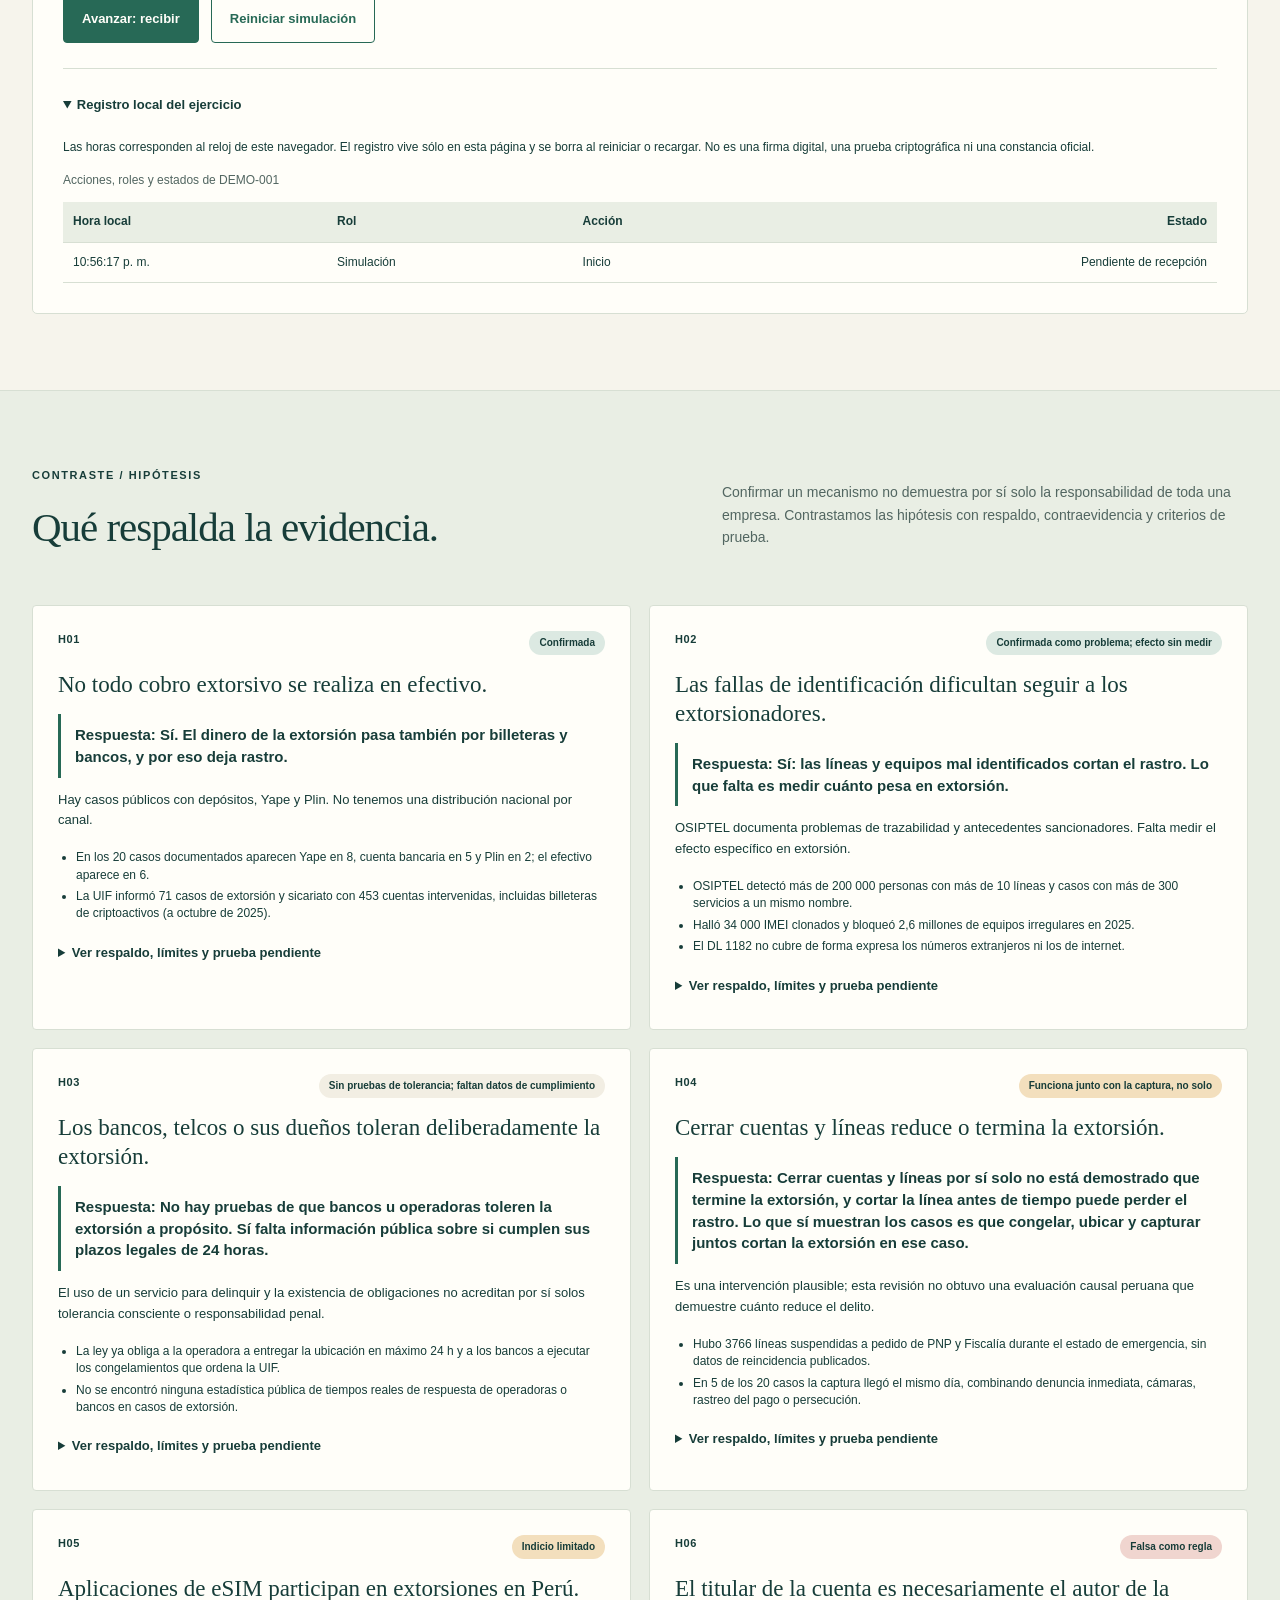
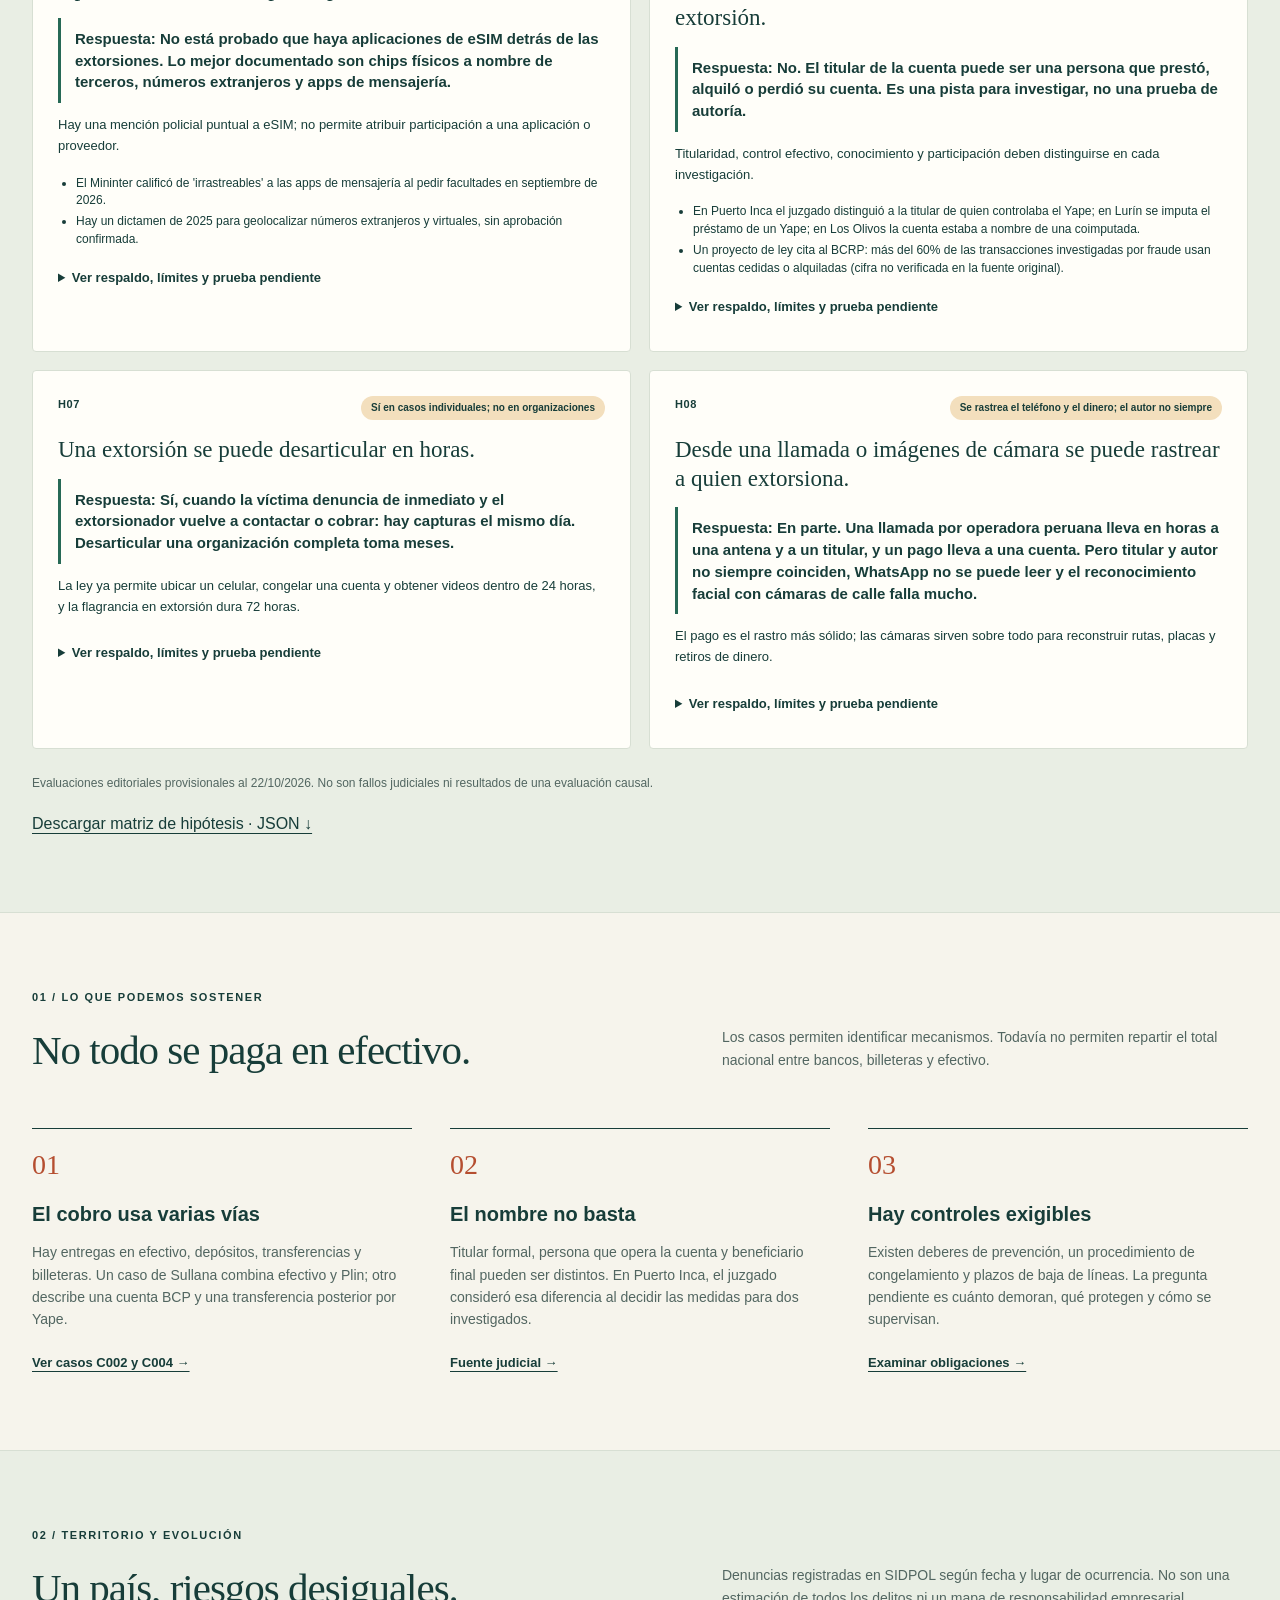
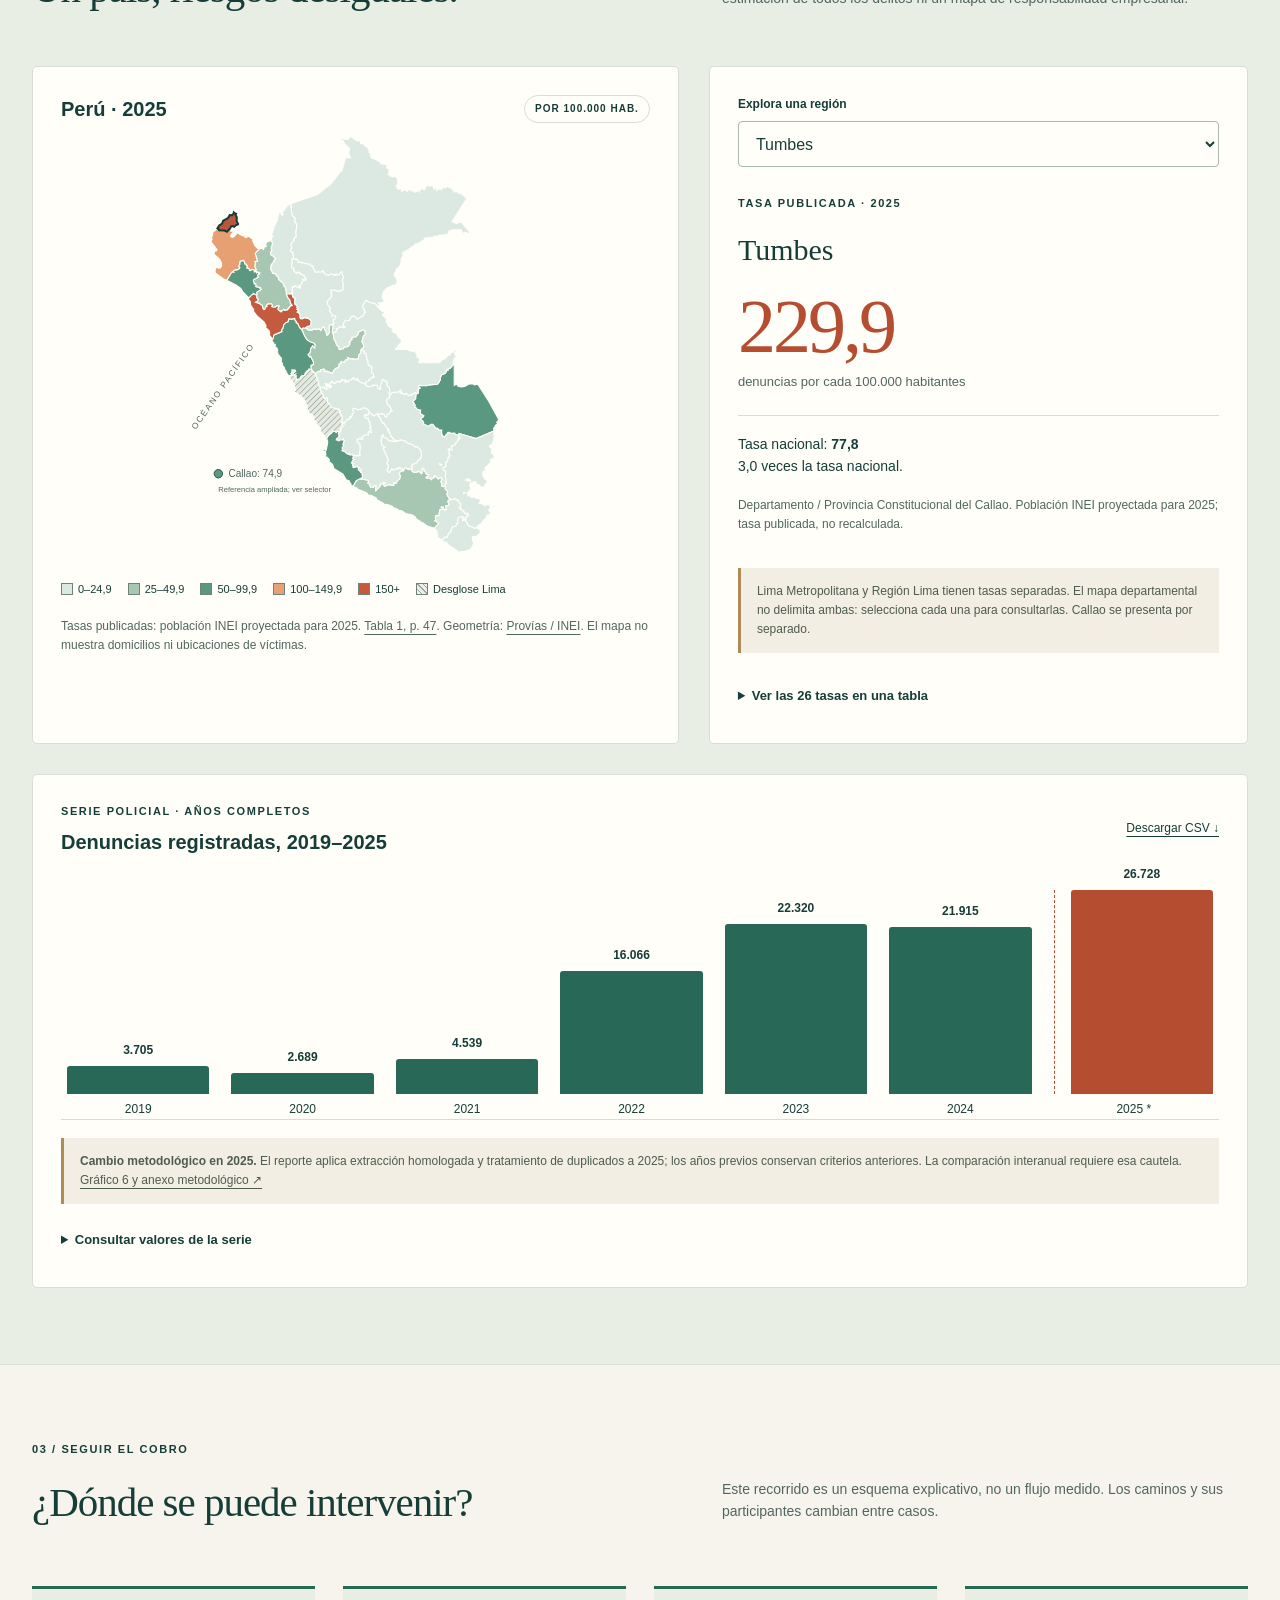
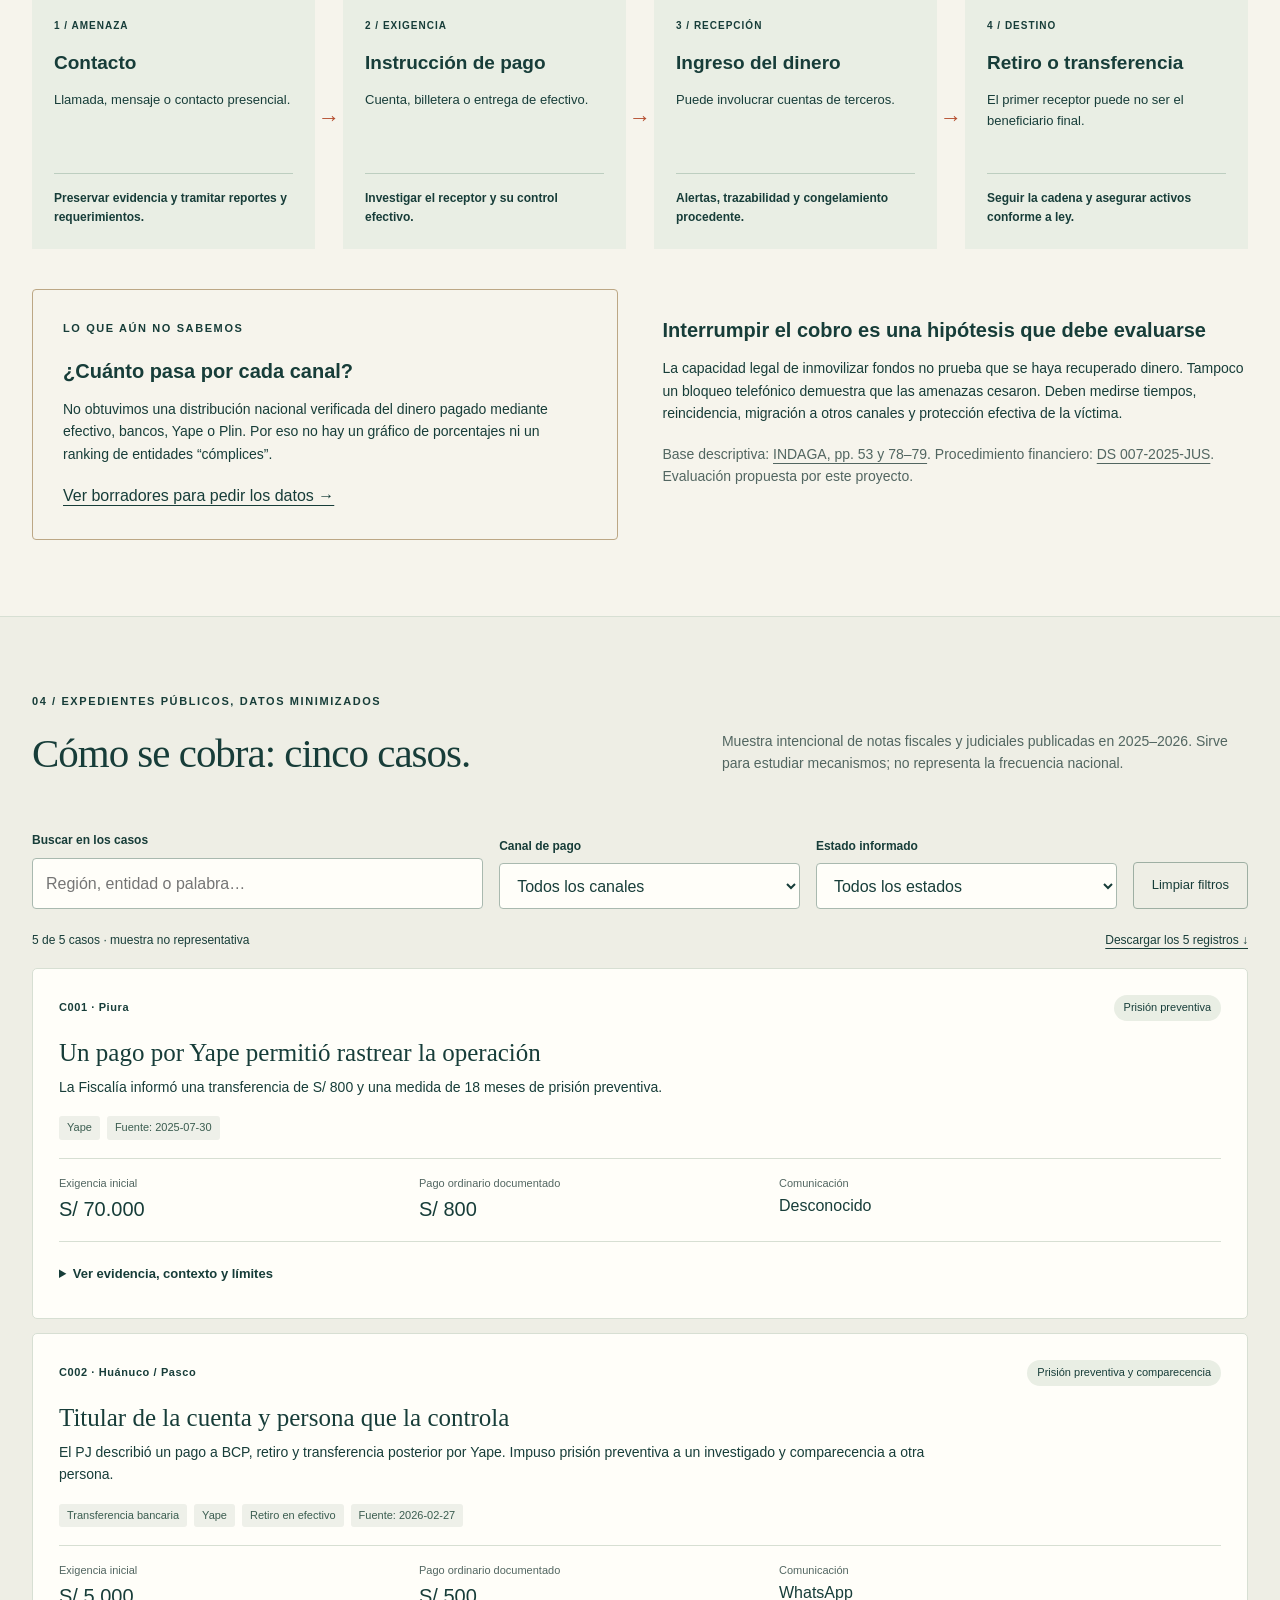
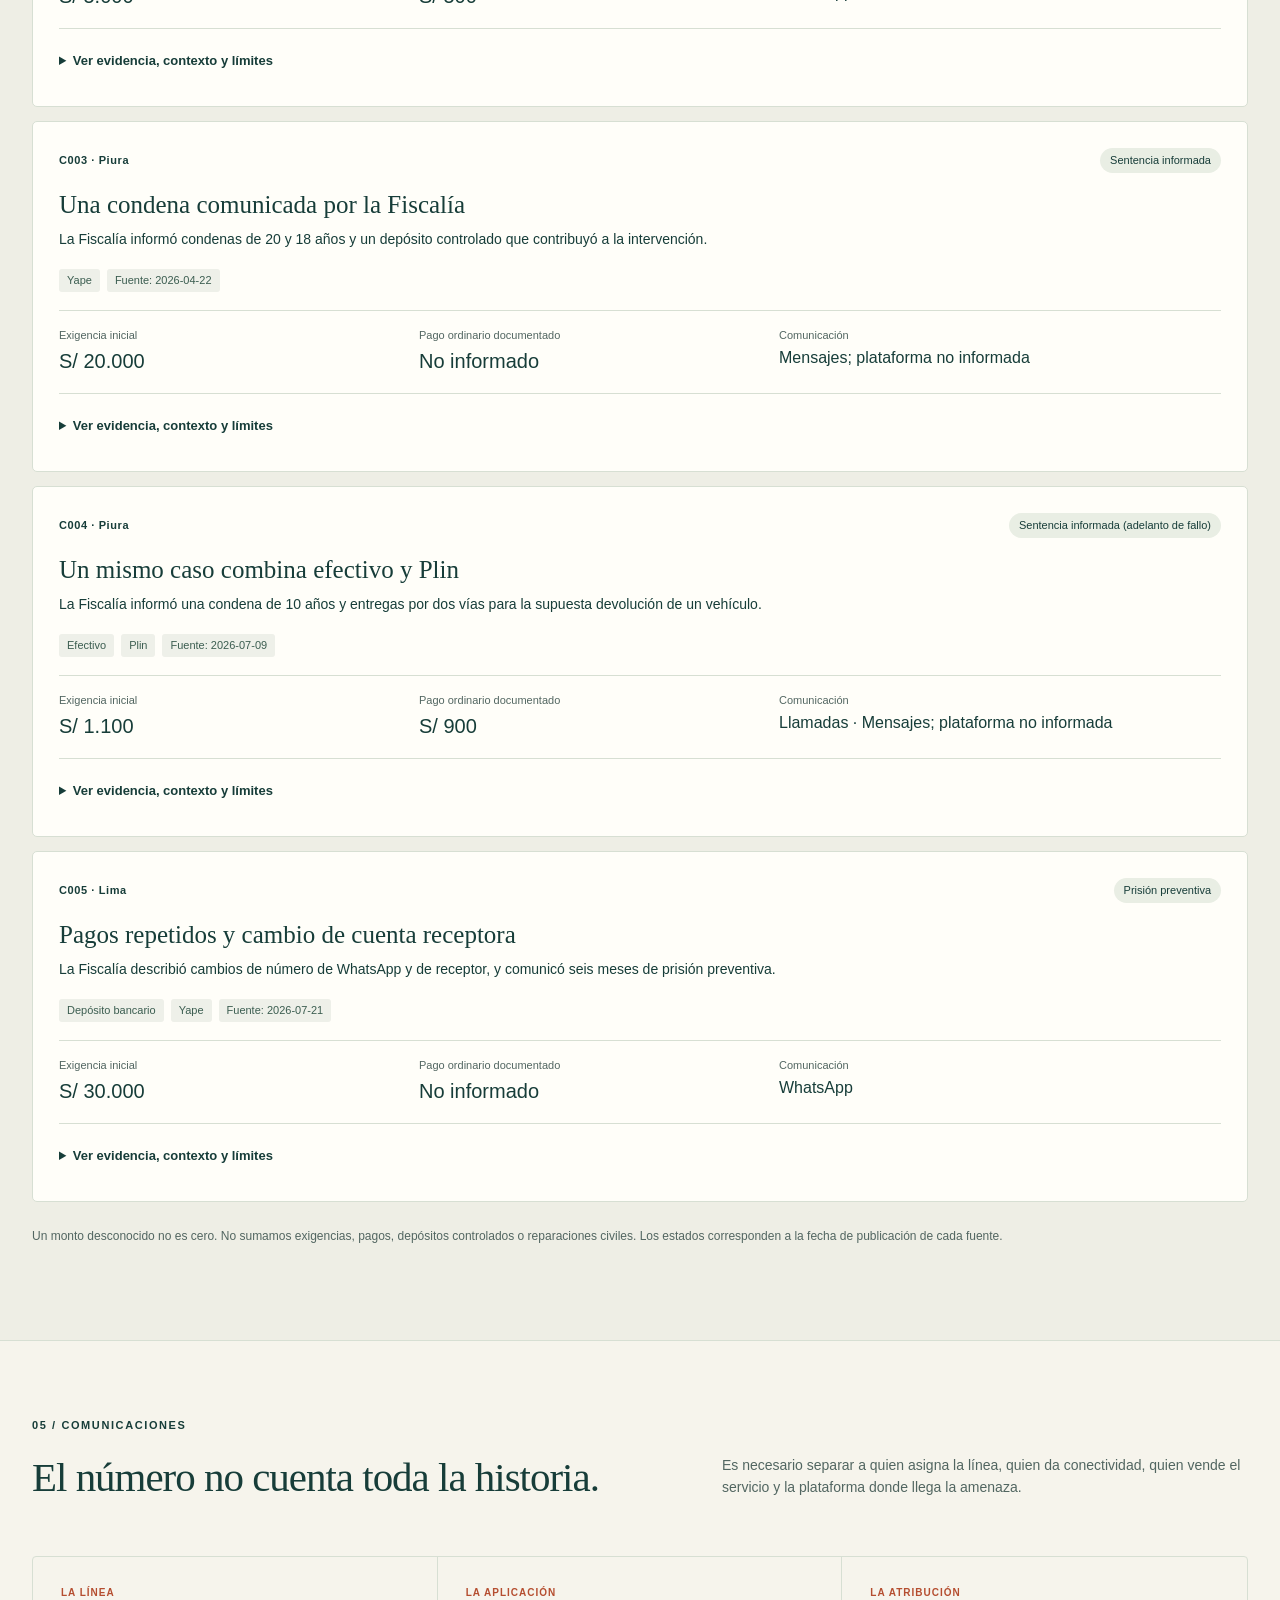
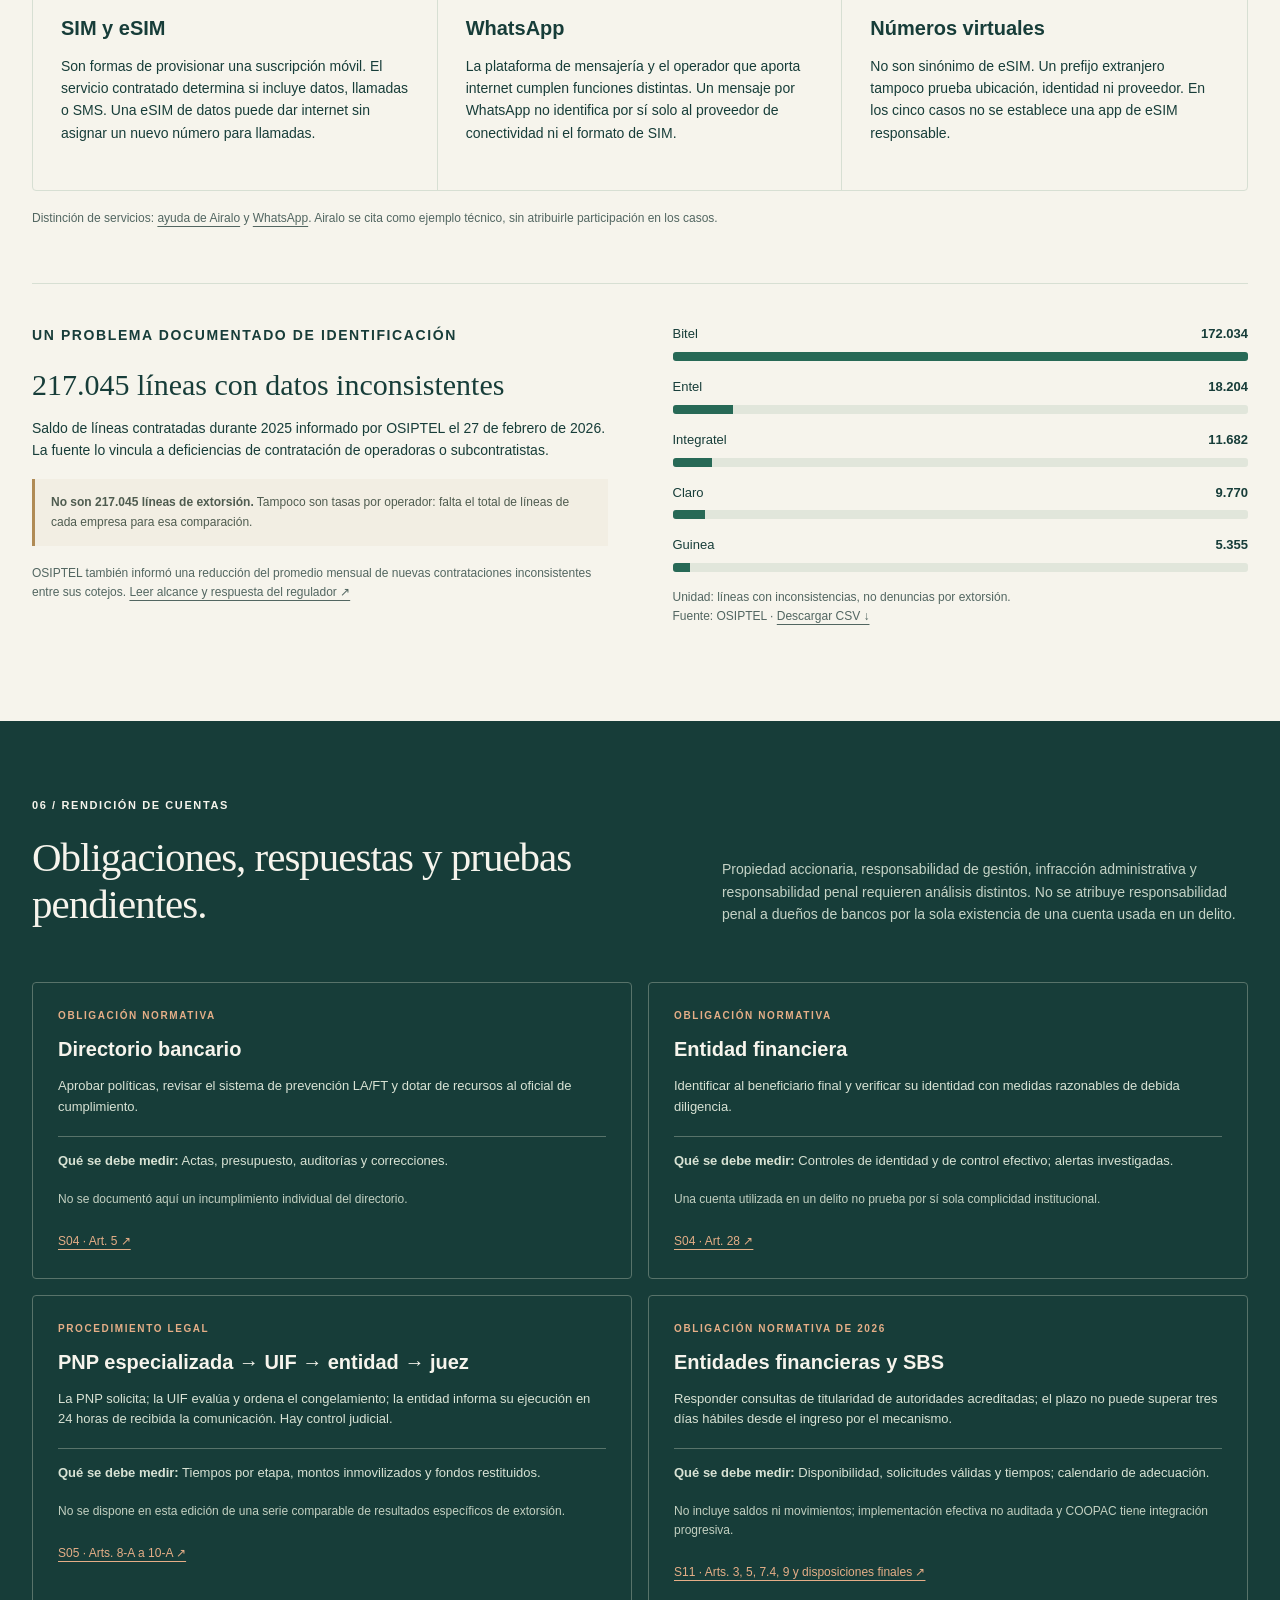
==== commit 26f6c6a0: "Añade dashboard con propuesta de plazo legal máximo de 4 horas - dashboard.html: casos resueltos, pl" ====
--- a/index.html
+++ b/index.html
@@ -5,17 +5,17 @@
   <title>Extorsión Perú · Datos e investigación</title>
   <meta name="description" content="Observatorio independiente sobre extorsión en Perú: mapa regional, canales de cobro y comunicación, casos documentados y responsabilidades verificables.">
   <meta name="theme-color" content="#123e3b"><meta property="og:title" content="Extorsión Perú"><meta property="og:description" content="Dinero, comunicaciones y rendición de cuentas. Investigación abierta con fuentes verificables.">
-  <link rel="icon" href="assets/favicon.svg" type="image/svg+xml"><link rel="stylesheet" href="assets/style.css?v=1.3">
+  <link rel="icon" href="assets/favicon.svg" type="image/svg+xml"><link rel="stylesheet" href="assets/style.css?v=1.4">
   <script src="assets/app.js?v=1.3" defer></script><script src="assets/research.js?v=1.3" defer></script><script src="assets/projection.js?v=1.3" defer></script>
   <link rel="stylesheet" href="assets/response-plan.css?v=1.3"><link rel="stylesheet" href="assets/response-demo.css?v=1.3">
   <script src="assets/response-plan.js?v=1.3" defer></script><script src="assets/response-demo.js?v=1.3" defer></script>
 </head>
 <body>
 <a class="skip" href="#contenido">Saltar al contenido</a>
-<header><a class="brand" href="#inicio" aria-label="Extorsión Perú, inicio"><span class="brand-icon">E<span>↗</span></span><span>EXTORSIÓN<span class="brand-sub">PERÚ</span></span></a><nav aria-label="Principal"><a href="#actualidad">2026</a><a href="#proyeccion">Proyección</a><a href="#respuesta">Respuesta rápida</a><a href="#contraste">Hipótesis</a><a href="#territorio">Territorio</a><a href="#dinero">Dinero</a><a href="#casos">Casos</a><a href="#responsabilidades">Responsabilidades</a><a href="#fuentes">Fuentes</a></nav><a class="repo-link" href="https://github.com/unimauro/extorsion-peru">GitHub ↗</a></header>
+<header><a class="brand" href="#inicio" aria-label="Extorsión Perú, inicio"><span class="brand-icon">E<span>↗</span></span><span>EXTORSIÓN<span class="brand-sub">PERÚ</span></span></a><nav aria-label="Principal"><a href="dashboard.html"><b>Dashboard</b></a><a href="#actualidad">2026</a><a href="#proyeccion">Proyección</a><a href="#respuesta">Respuesta rápida</a><a href="#contraste">Hipótesis</a><a href="#territorio">Territorio</a><a href="#dinero">Dinero</a><a href="#casos">Casos</a><a href="#responsabilidades">Responsabilidades</a><a href="#fuentes">Fuentes</a></nav><a class="repo-link" href="https://github.com/unimauro/extorsion-peru">GitHub ↗</a></header>
 <main id="contenido">
 <section class="hero wrap" id="inicio">
-  <div class="hero-copy"><p class="eyebrow"><span class="live-dot"></span> INVESTIGACIÓN ABIERTA · EDICIÓN 02</p><h1>Seguir el dinero.<br><em>Exigir respuestas.</em></h1><p class="lede">La extorsión necesita una amenaza y una forma de cobrar. ¿Qué pueden hacer la banca, las operadoras y las autoridades para interrumpir ambas?</p><div class="actions"><a class="button" href="#actualidad">Ver actualización 2026 <span>↓</span></a><a class="text-link" href="#hallazgos">Leer los hallazgos ↗</a></div><p class="micro">Revisión documental: 22 oct. 2026 · Cortes estadísticos indicados en cada gráfico<br>Proyecto ciudadano independiente. No es un canal de denuncias.</p></div>
+  <div class="hero-copy"><p class="eyebrow"><span class="live-dot"></span> INVESTIGACIÓN ABIERTA · EDICIÓN 02</p><h1>Seguir el dinero.<br><em>Exigir respuestas.</em></h1><p class="lede">La extorsión necesita una amenaza y una forma de cobrar. ¿Qué pueden hacer la banca, las operadoras y las autoridades para interrumpir ambas? Proponemos un máximo legal de 4 horas, desde la denuncia validada, para ubicar el celular y congelar la cuenta.</p><div class="actions"><a class="button" href="dashboard.html">Abrir el dashboard <span>↗</span></a><a class="button" href="#actualidad">Ver actualización 2026 <span>↓</span></a><a class="text-link" href="#hallazgos">Leer los hallazgos ↗</a></div><p class="micro">Revisión documental: 22 oct. 2026 · Cortes estadísticos indicados en cada gráfico<br>Proyecto ciudadano independiente. No es un canal de denuncias.</p></div>
   <aside class="hero-data" aria-label="Dato nacional"><span class="eyebrow light">LA ESCALA DEL PROBLEMA</span><strong class="hero-number">26.728</strong><p>denuncias policiales por extorsión<br>por hechos ocurridos en <b>2025</b></p><div class="stat-divider"></div><div class="hero-small"><div><strong>77,8</strong><span>por cada 100.000 habitantes</span></div><div><strong>5 casos</strong><span>para estudiar cómo se cobra</span></div></div><p class="hero-source">SIDPOL · INDAGA / OBNASEC, actualización al 30/06/2026. Las denuncias no equivalen al total de extorsiones. <a href="#S01">Ver fuente ↗</a></p></aside>
 </section>
 <div class="edition-bar"><div class="wrap"><span>DINERO + COMUNICACIONES + CONTROLES</span><span>Datos abiertos. Preguntas pendientes. Evidencia trazable.</span></div></div>
@@ -23,7 +23,7 @@
 
 <section class="wrap section" id="actualidad"><div class="section-head"><div><p class="eyebrow">ACTUALIZACIÓN / 2026</p><h2>Qué sabemos hasta esta revisión.</h2></div><p id="cutoff-explainer">Revisión al 22 de octubre de 2026. Cada indicador distingue la fecha de publicación y el período al que se refiere.</p></div><div id="update-findings" class="update-grid"></div><p class="note">Una publicación de 2026 puede describir hechos de 2025. El año de publicación no cambia la fecha del hecho. Los avances parciales de 2026 se comparan solo con el mismo período y sistema de registro.</p><a href="data/actualizacion_2026.json" download>Descargar actualización 2026 · JSON ↓</a><p id="research-error" class="note" hidden>No se pudo cargar la actualización. Consulta los JSON y la traza en el repositorio.</p></section>
 <section class="wrap section" id="proyeccion"><div class="section-head"><div><p class="eyebrow">ESCENARIOS / CIERRE 2026</p><h2>¿Cómo podría terminar el año?</h2></div><p>Extrapolación del conteo validado hasta julio. Cambia el ritmo de los meses restantes para explorar escenarios; no son predicciones con probabilidades.</p></div><div id="projection-content"></div></section>
-<section class="wrap section" id="respuesta"><div class="section-head"><div><p class="eyebrow">PROPUESTA / SOFTWARE CON PERMISOS</p><h2>Responder rápido.<br>Aprobar y dejar constancia.</h2></div><p>Expedientes reservados, aprobaciones digitales y responsables por etapa. La protección urgente y la investigación avanzan en paralelo, con decisiones humanas y trazabilidad.</p></div><p><a class="button" href="prototipo.html">Abrir prototipo completo por roles ↗</a> · <a href="#response-demo">Ver ejemplo sencillo ↓</a></p><div id="response-plan"></div><div id="response-demo"></div></section>
+<section class="wrap section" id="respuesta"><div class="section-head"><div><p class="eyebrow">PROPUESTA / SOFTWARE CON PERMISOS</p><h2>Responder rápido.<br>Aprobar y dejar constancia.</h2></div><p>Expedientes reservados, aprobaciones digitales y responsables por etapa. La protección urgente y la investigación avanzan en paralelo, con decisiones humanas y trazabilidad.</p></div><p><b>Proponemos un máximo legal de 4 horas</b> desde una denuncia validada para ubicar el celular, congelar la cuenta receptora, asegurar los videos e identificar al titular. Hoy el máximo legal es de 24 h por paso. La captura es una meta operativa, no un plazo legal, y el control judicial sigue en 24 h. <a href="dashboard.html#reloj">Ver el reloj de 4 horas, leyes y reformas ↗</a></p><p><a class="button" href="prototipo.html">Abrir prototipo completo por roles ↗</a> · <a href="#response-demo">Ver ejemplo sencillo ↓</a></p><div id="response-plan"></div><div id="response-demo"></div></section>
 <section class="section contrast-section" id="contraste"><div class="wrap"><div class="section-head"><div><p class="eyebrow">CONTRASTE / HIPÓTESIS</p><h2>Qué respalda la evidencia.</h2></div><p>Confirmar un mecanismo no demuestra por sí solo la responsabilidad de toda una empresa. Contrastamos las hipótesis con respaldo, contraevidencia y criterios de prueba.</p></div><div id="hypotheses" class="hypothesis-grid"></div><p class="micro">Evaluaciones editoriales provisionales al 22/10/2026. No son fallos judiciales ni resultados de una evaluación causal.</p><a href="data/hipotesis.json" download>Descargar matriz de hipótesis · JSON ↓</a></div></section>
 
 <section class="wrap section" id="hallazgos"><div class="section-head"><div><p class="eyebrow">01 / LO QUE PODEMOS SOSTENER</p><h2>No todo se paga en efectivo.</h2></div><p>Los casos permiten identificar mecanismos. Todavía no permiten repartir el total nacional entre bancos, billeteras y efectivo.</p></div><div class="findings"><article><span class="index">01</span><h3>El cobro usa varias vías</h3><p>Hay entregas en efectivo, depósitos, transferencias y billeteras. Un caso de Sullana combina efectivo y Plin; otro describe una cuenta BCP y una transferencia posterior por Yape.</p><a href="#casos">Ver casos C002 y C004 →</a></article><article><span class="index">02</span><h3>El nombre no basta</h3><p>Titular formal, persona que opera la cuenta y beneficiario final pueden ser distintos. En Puerto Inca, el juzgado consideró esa diferencia al decidir las medidas para dos investigados.</p><a href="#S13">Fuente judicial →</a></article><article><span class="index">03</span><h3>Hay controles exigibles</h3><p>Existen deberes de prevención, un procedimiento de congelamiento y plazos de baja de líneas. La pregunta pendiente es cuánto demoran, qué protegen y cómo se supervisan.</p><a href="#responsabilidades">Examinar obligaciones →</a></article></div></section>
--- a/assets/style.css
+++ b/assets/style.css
@@ -5,6 +5,6 @@
 @media(prefers-reduced-motion:reduce){html{scroll-behavior:auto}*{transition:none!important}}
 @media print{header,.support,.filters,.actions{display:none}.section{padding-block:20px}.wrap{width:100%}.responsibility-section{background:white;color:black}.obligation p,.obligation .limit{color:black}.source{break-inside:avoid}}
 
-.update-grid{display:grid;grid-template-columns:repeat(2,1fr);gap:20px;margin-bottom:25px}.update-finding{padding:25px;border:1px solid var(--line);border-top:3px solid var(--green);background:var(--white);border-radius:4px}.update-finding h3{font:27px/1.2 var(--serif)}.update-finding p{font-size:14px}.update-finding .micro{font-size:12px}.update-finding a{font-size:12px}.contrast-section{background:#e9eee4;border-block:1px solid var(--line)}.hypothesis-grid{display:grid;grid-template-columns:repeat(2,1fr);gap:18px;margin-bottom:25px}.hypothesis{background:var(--white);padding:25px;border:1px solid var(--line);border-radius:4px}.hypothesis-top{display:flex;justify-content:space-between;gap:15px;margin-bottom:16px}.verdict{font-size:10px;font-weight:700;background:#f2eee3;padding:4px 10px;border-radius:20px;text-align:right}.verdict.supported{background:#dce9e2}.verdict.partial{background:#f3dfbd}.hypothesis h3{font:23px/1.25 var(--serif)}.hypothesis p{font-size:13px}.hypothesis details p{color:var(--muted);margin-top:12px}.evidence-links{display:flex;gap:12px;flex-wrap:wrap;font-size:12px}.trace-tasks{list-style:none;padding:0;border-top:1px solid var(--line)}.trace-tasks li{display:grid;grid-template-columns:100px 1fr;gap:20px;padding:22px 0;border-bottom:1px solid var(--line)}.trace-tasks h3{font-size:18px}.trace-tasks p,.trace-tasks a{font-size:13px}.trace-state{font-size:11px;font-weight:700;color:var(--green)}#research-error[hidden]{display:none}@media(max-width:760px){.update-grid,.hypothesis-grid{grid-template-columns:1fr}.trace-tasks li{grid-template-columns:1fr;gap:6px}.hypothesis,.update-finding{padding:20px}}@media(min-width:761px) and (max-width:1150px){header{flex-wrap:wrap}header nav{order:3;flex:0 0 100%;justify-content:center}}
+.update-grid{display:grid;grid-template-columns:repeat(2,1fr);gap:20px;margin-bottom:25px}.update-finding{padding:25px;border:1px solid var(--line);border-top:3px solid var(--green);background:var(--white);border-radius:4px}.update-finding h3{font:27px/1.2 var(--serif)}.update-finding p{font-size:14px}.update-finding .micro{font-size:12px}.update-finding a{font-size:12px}.contrast-section{background:#e9eee4;border-block:1px solid var(--line)}.hypothesis-grid{display:grid;grid-template-columns:repeat(2,1fr);gap:18px;margin-bottom:25px}.hypothesis{background:var(--white);padding:25px;border:1px solid var(--line);border-radius:4px}.hypothesis-top{display:flex;justify-content:space-between;gap:15px;margin-bottom:16px}.verdict{font-size:10px;font-weight:700;background:#f2eee3;padding:4px 10px;border-radius:20px;text-align:right}.verdict.supported{background:#dce9e2}.verdict.partial{background:#f3dfbd}.verdict.refuted{background:#f0d5cf}.hypothesis h3{font:23px/1.25 var(--serif)}.hypothesis p{font-size:13px}.hypothesis .hypothesis-answer{font-size:15px;line-height:1.45;font-weight:600;padding:10px 0 10px 14px;border-left:3px solid var(--green);margin:12px 0}.hypothesis-new{margin:10px 0 12px;padding-left:18px;font-size:12px;line-height:1.45}.hypothesis-new li{margin-bottom:4px}.hypothesis details p{color:var(--muted);margin-top:12px}.evidence-links{display:flex;gap:12px;flex-wrap:wrap;font-size:12px}.trace-tasks{list-style:none;padding:0;border-top:1px solid var(--line)}.trace-tasks li{display:grid;grid-template-columns:100px 1fr;gap:20px;padding:22px 0;border-bottom:1px solid var(--line)}.trace-tasks h3{font-size:18px}.trace-tasks p,.trace-tasks a{font-size:13px}.trace-state{font-size:11px;font-weight:700;color:var(--green)}#research-error[hidden]{display:none}@media(max-width:760px){.update-grid,.hypothesis-grid{grid-template-columns:1fr}.trace-tasks li{grid-template-columns:1fr;gap:6px}.hypothesis,.update-finding{padding:20px}}@media(min-width:761px) and (max-width:1150px){header{flex-wrap:wrap}header nav{order:3;flex:0 0 100%;justify-content:center}}
 
 .projection-layout{display:grid;grid-template-columns:1.1fr 1fr;gap:32px;margin-bottom:24px}.projection-layout select{display:block;width:100%;margin:14px 0;padding:14px;font:inherit;border:1px solid var(--line);background:var(--white);color:var(--ink)}.projection-total{font:64px/1.1 var(--serif);color:var(--green)}.projection-bars{display:flex;height:28px;background:#e7e6df;border-radius:3px;overflow:hidden}.projection-bars span{background:var(--green)}.projection-bars .simulated{background:repeating-linear-gradient(45deg,#d28c49,#d28c49 4px,#edd5ba 4px,#edd5ba 8px)}.projection-table{overflow-x:auto}.projection-table table{width:100%;min-width:530px}.projection-table th{text-align:left}.projection-table th,.projection-table td{padding:12px;border-bottom:1px solid var(--line)}#projection-content details{margin-top:20px}#projection-content li{margin-bottom:10px}@media(max-width:760px){.projection-layout{grid-template-columns:1fr}.projection-total{font-size:52px}}
